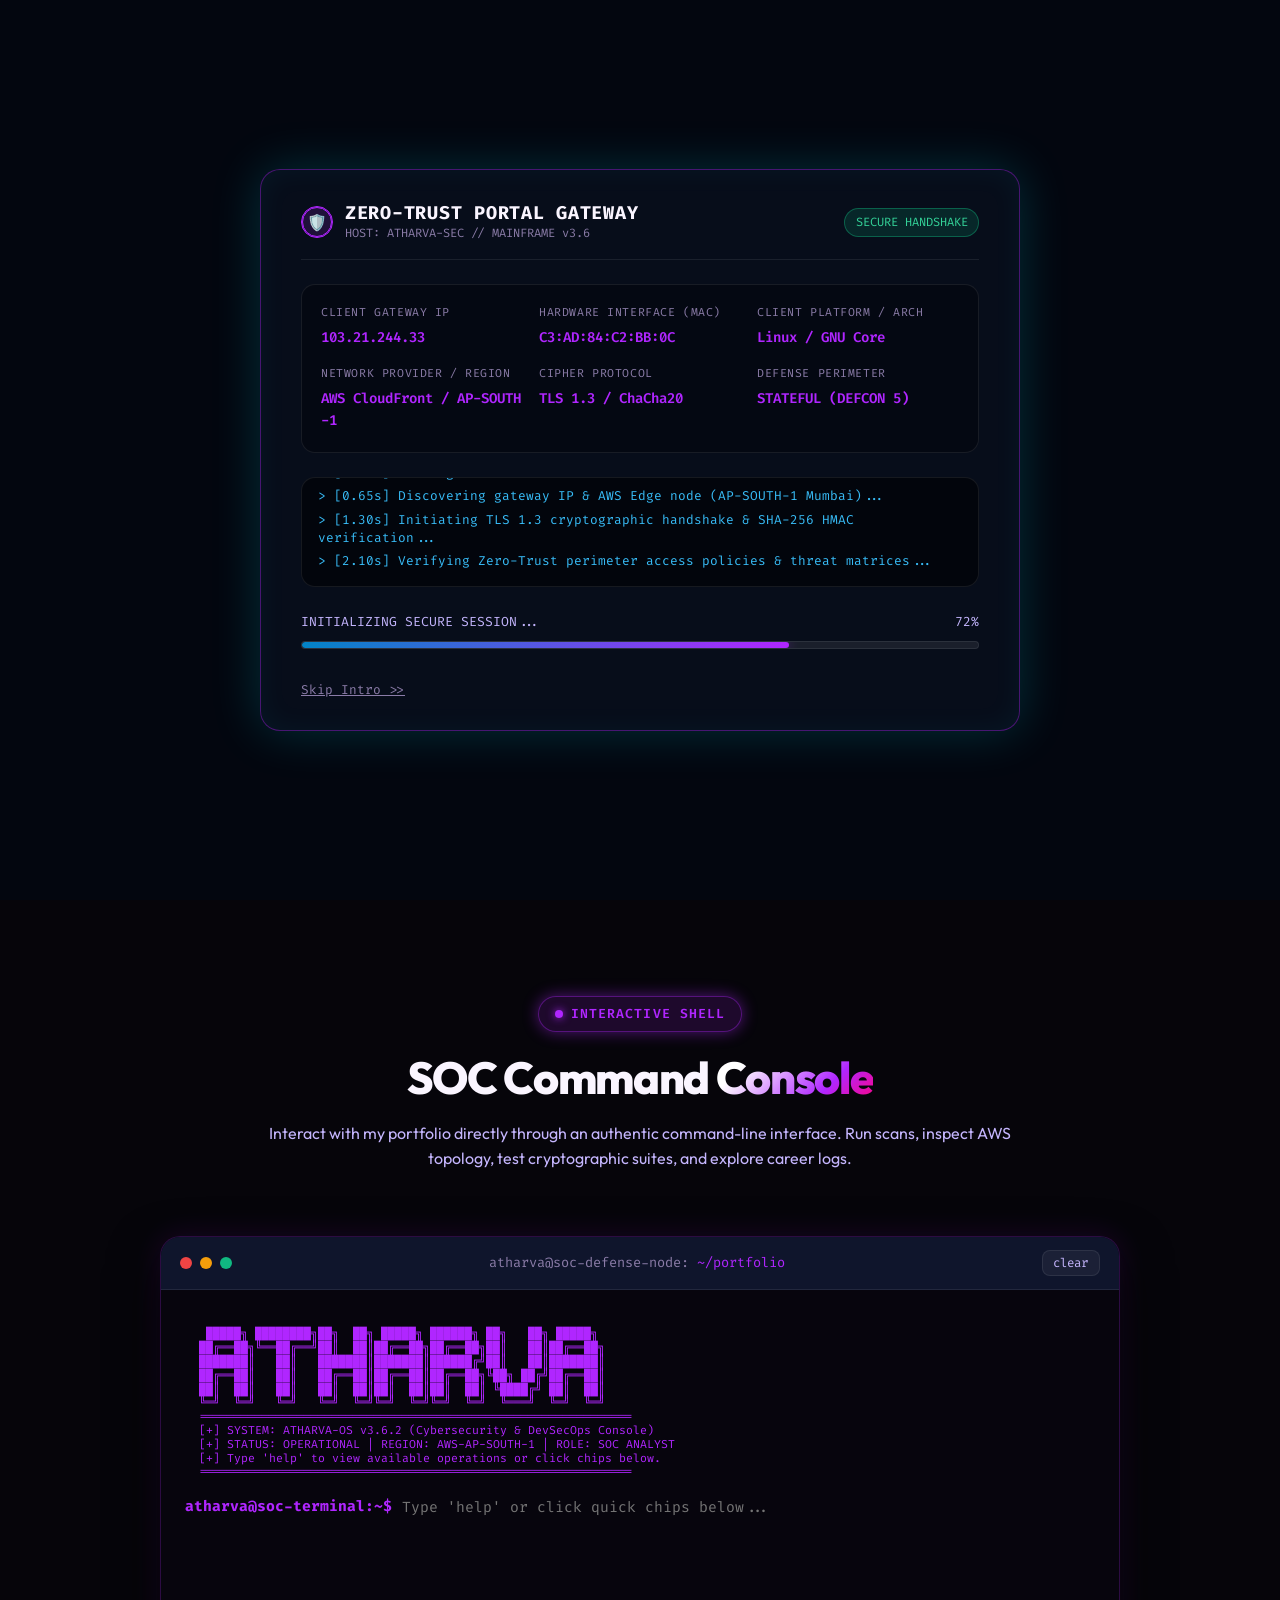
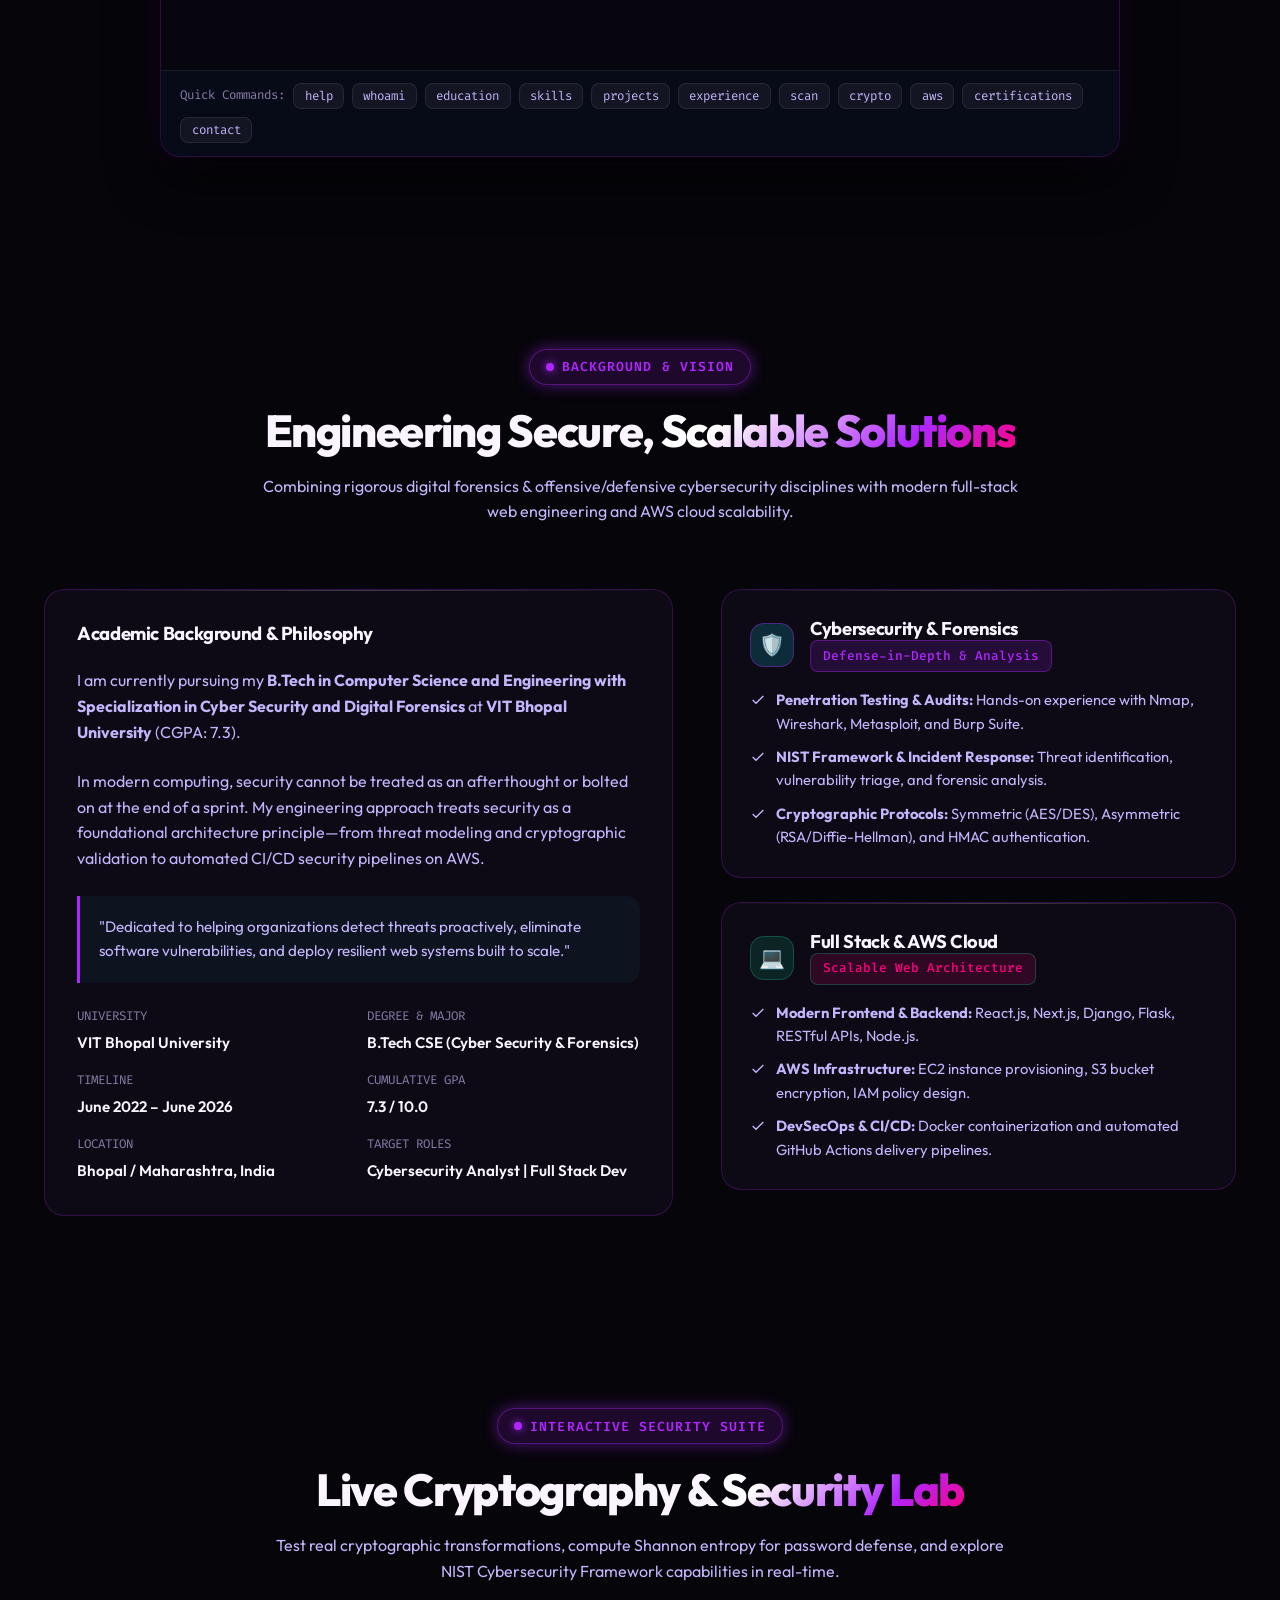
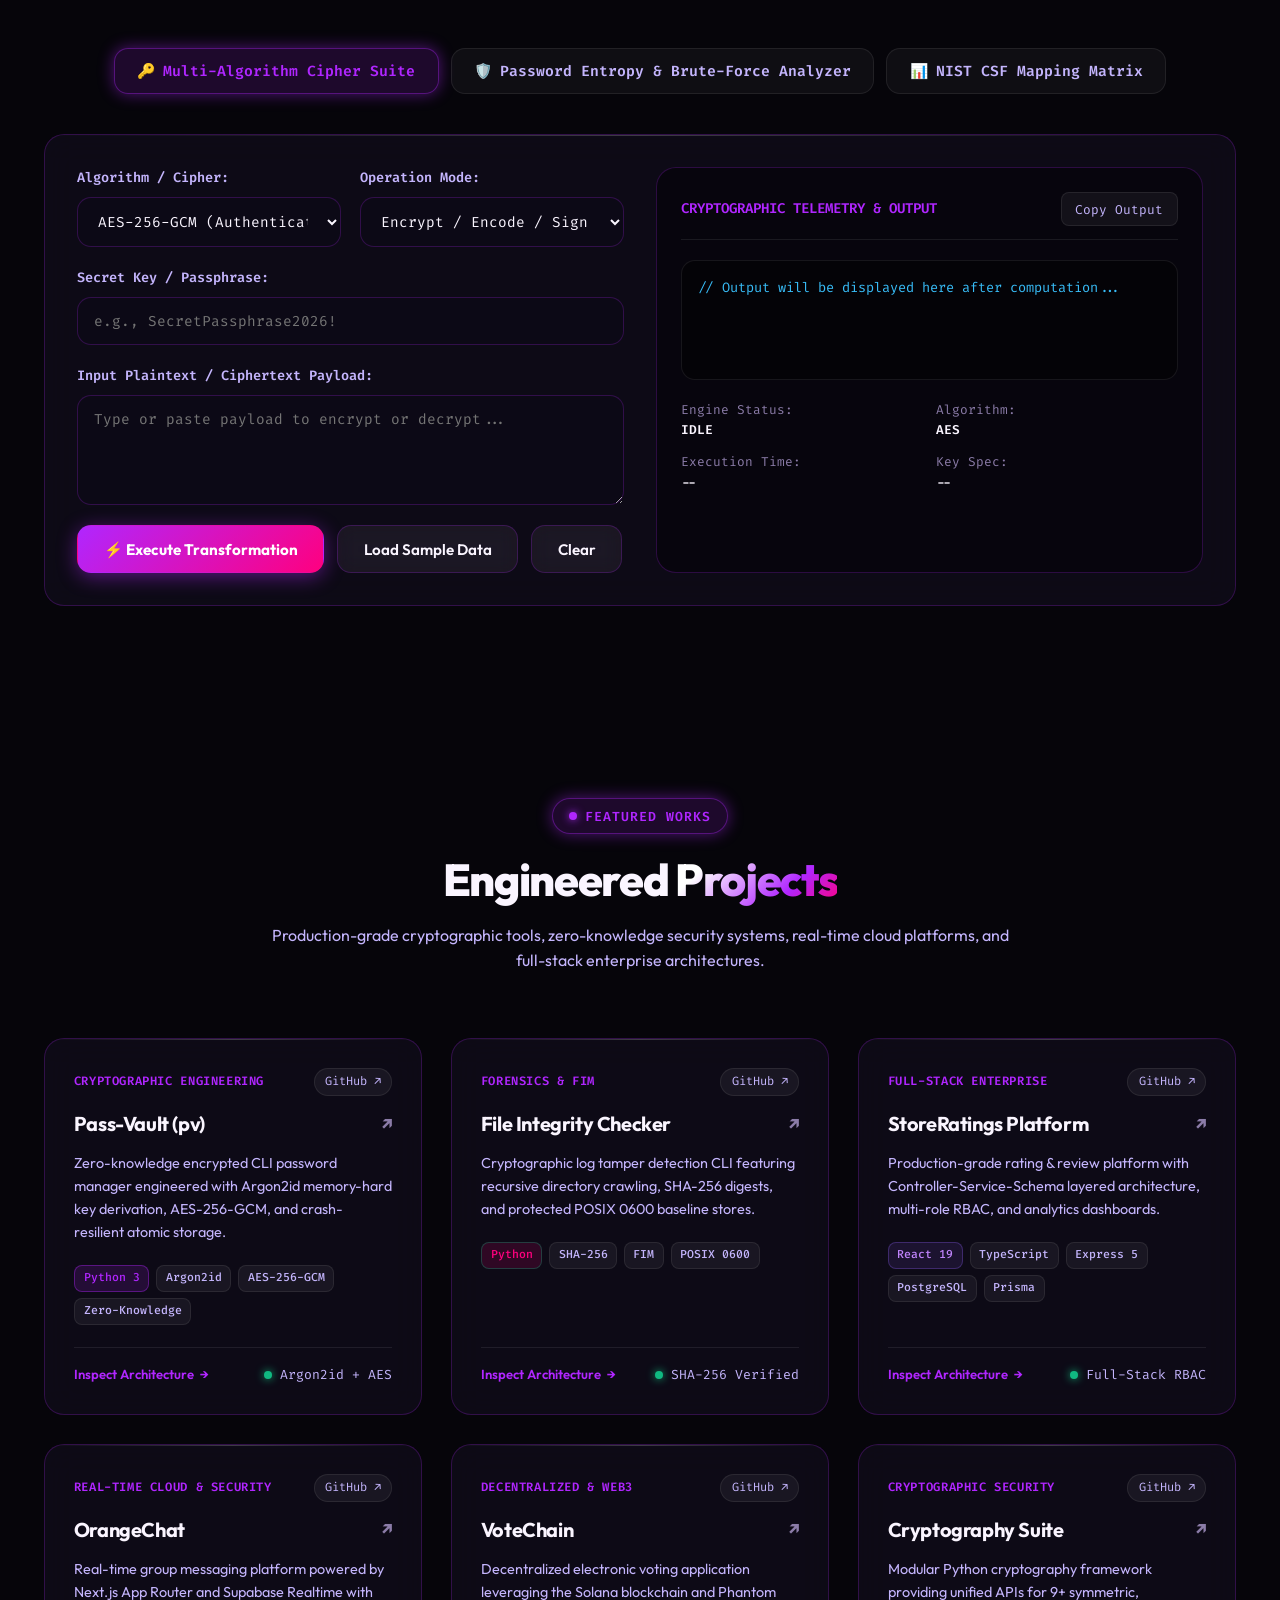
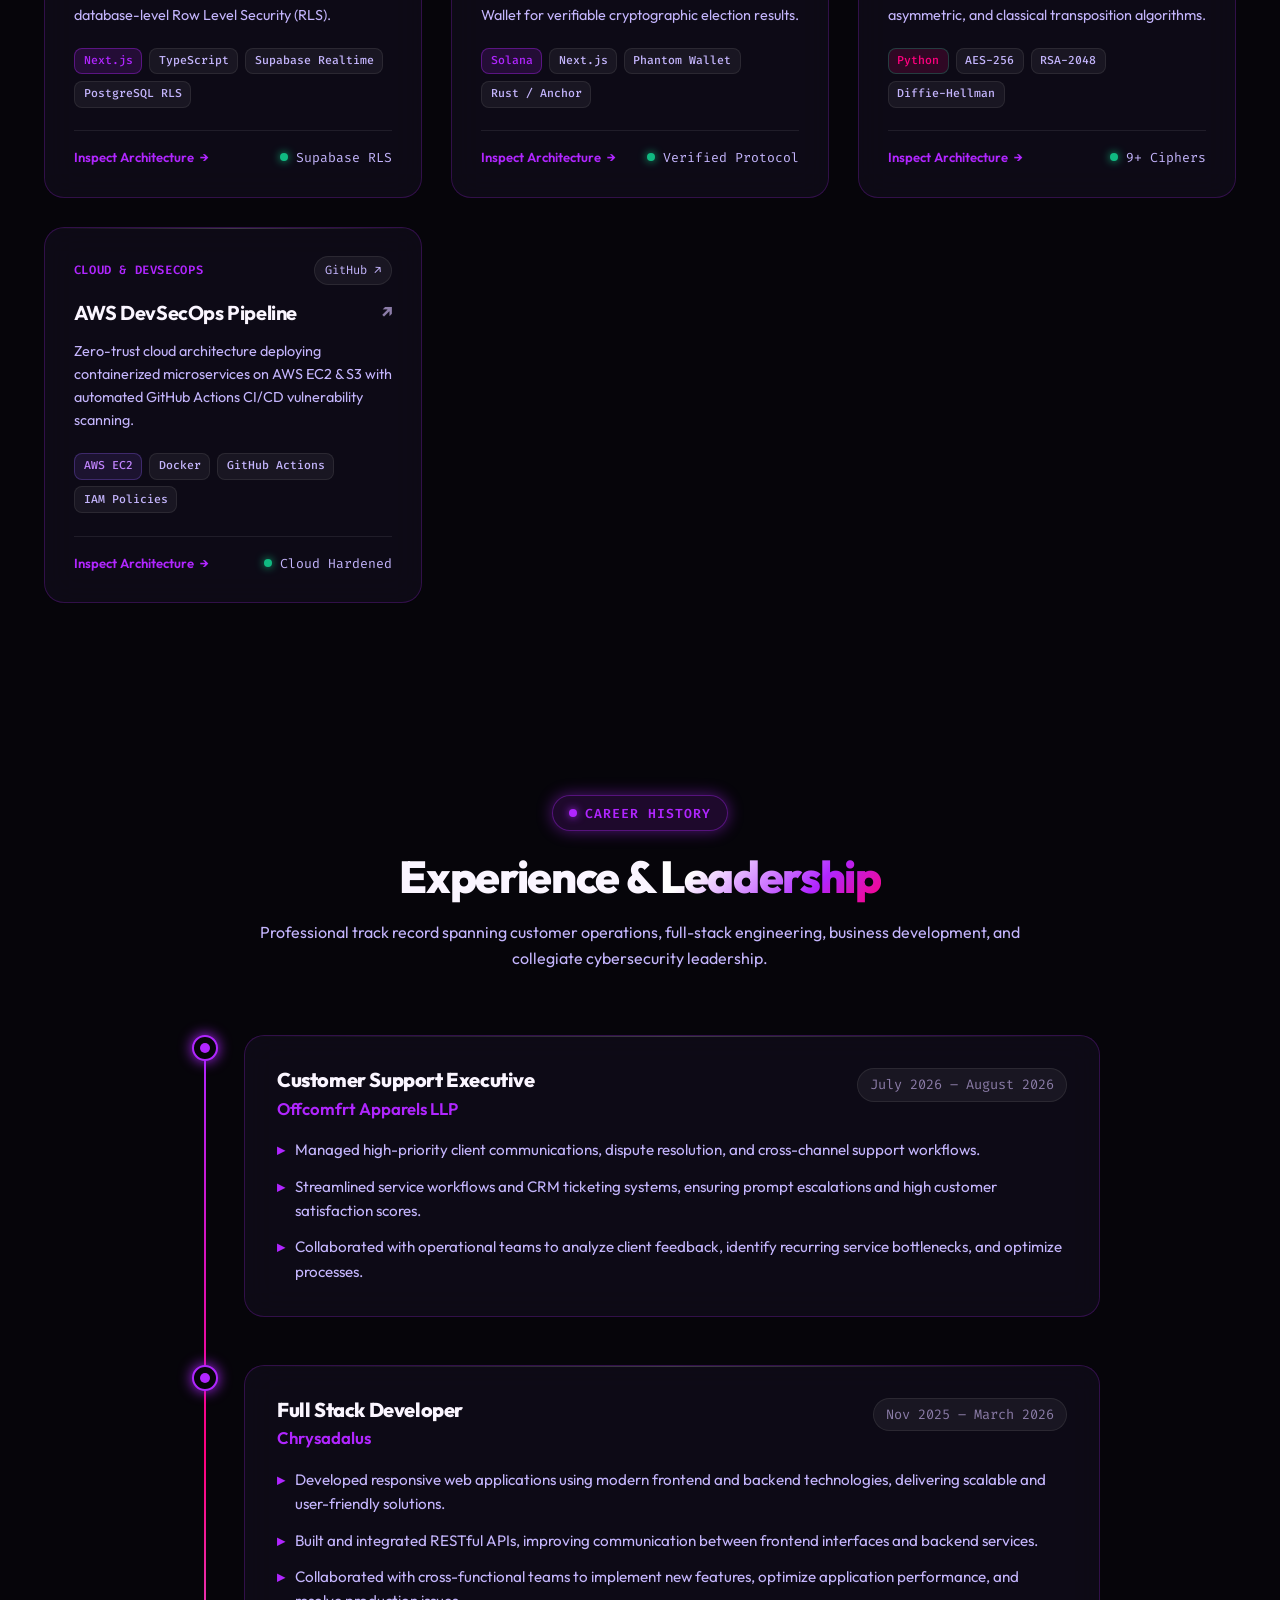
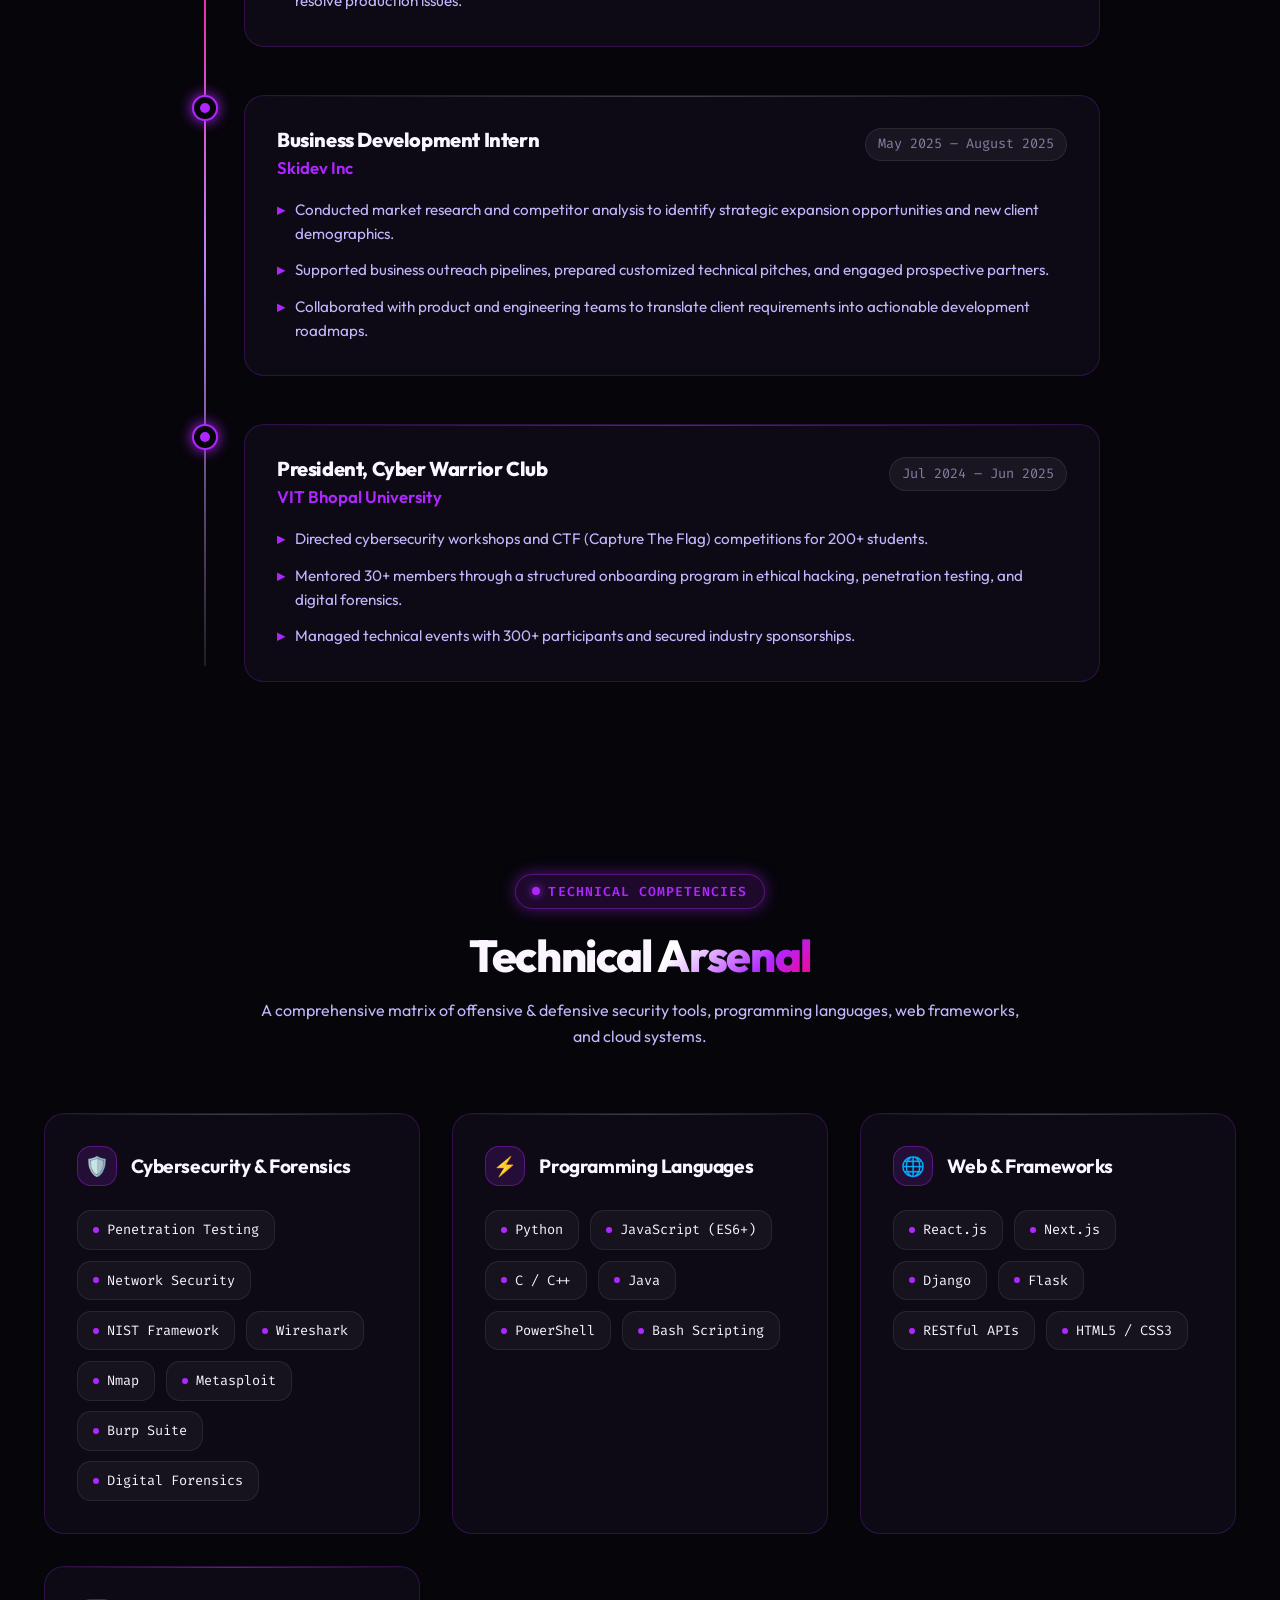
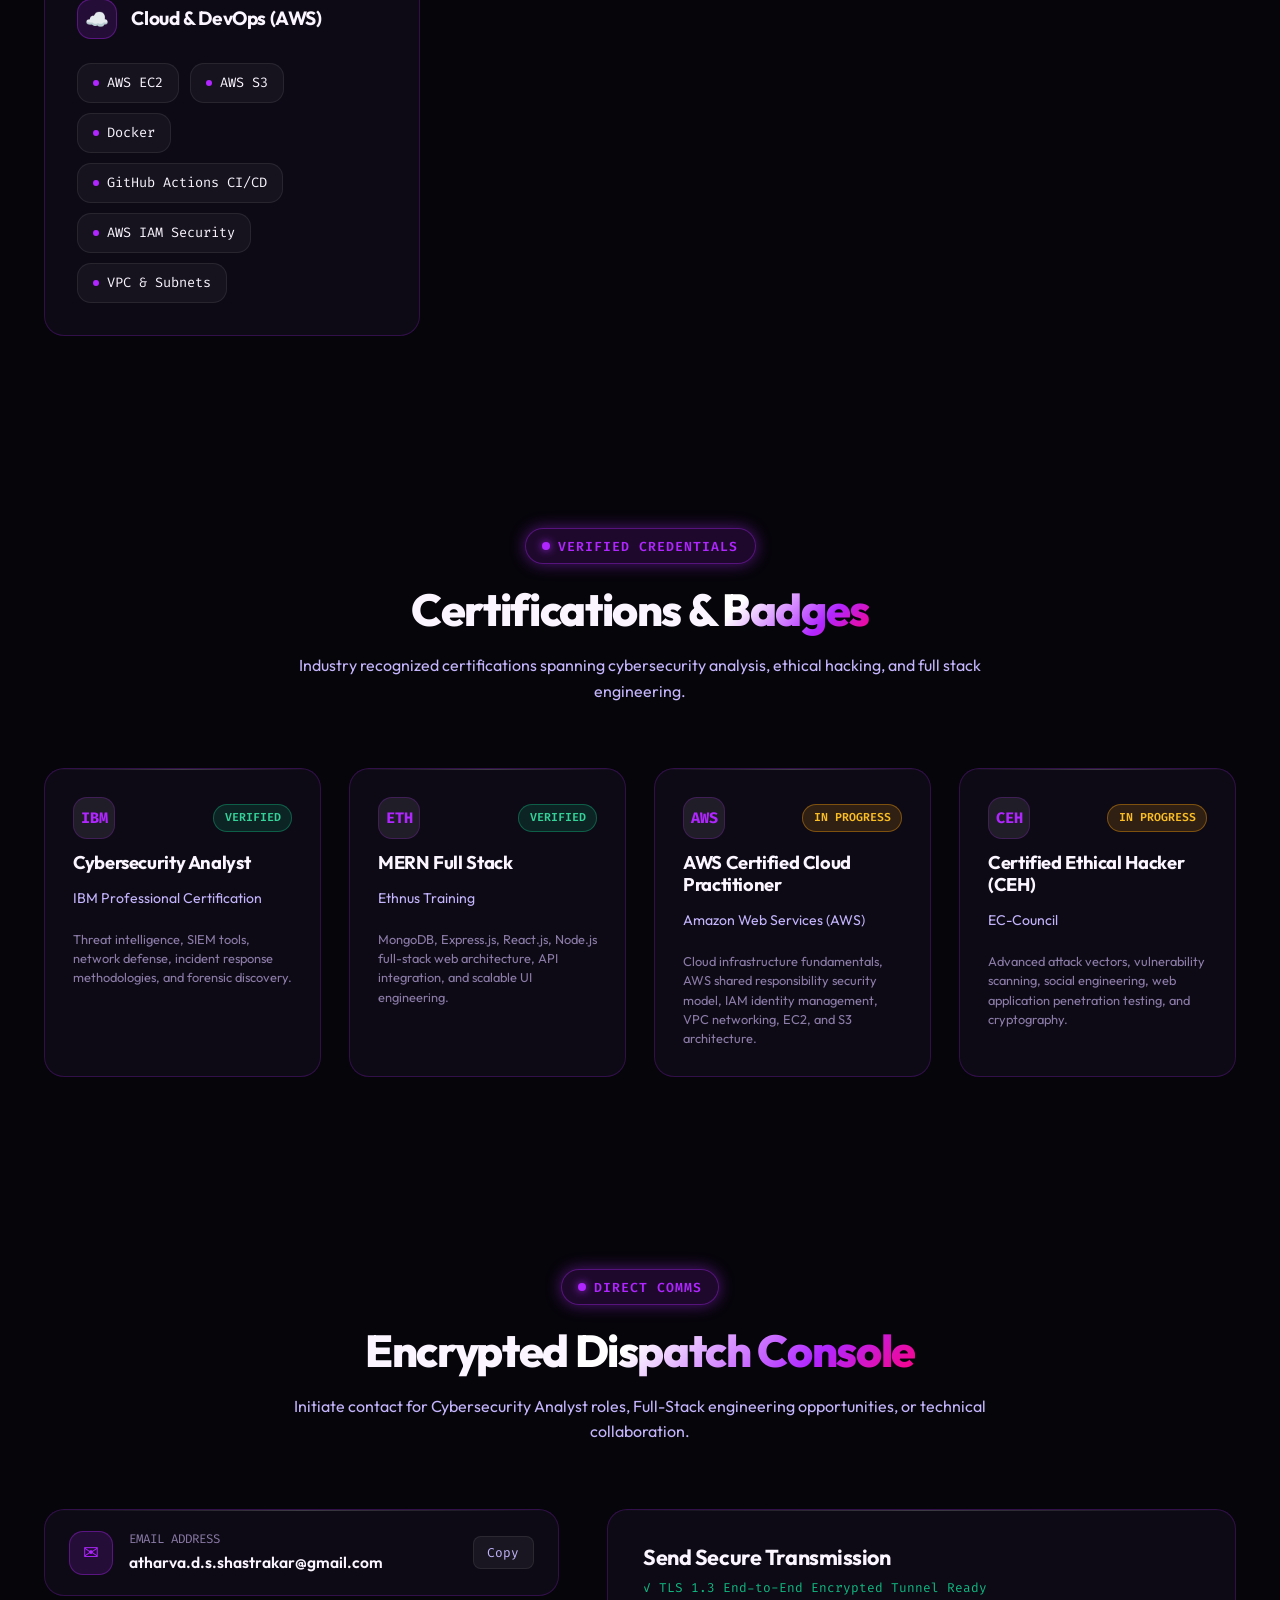
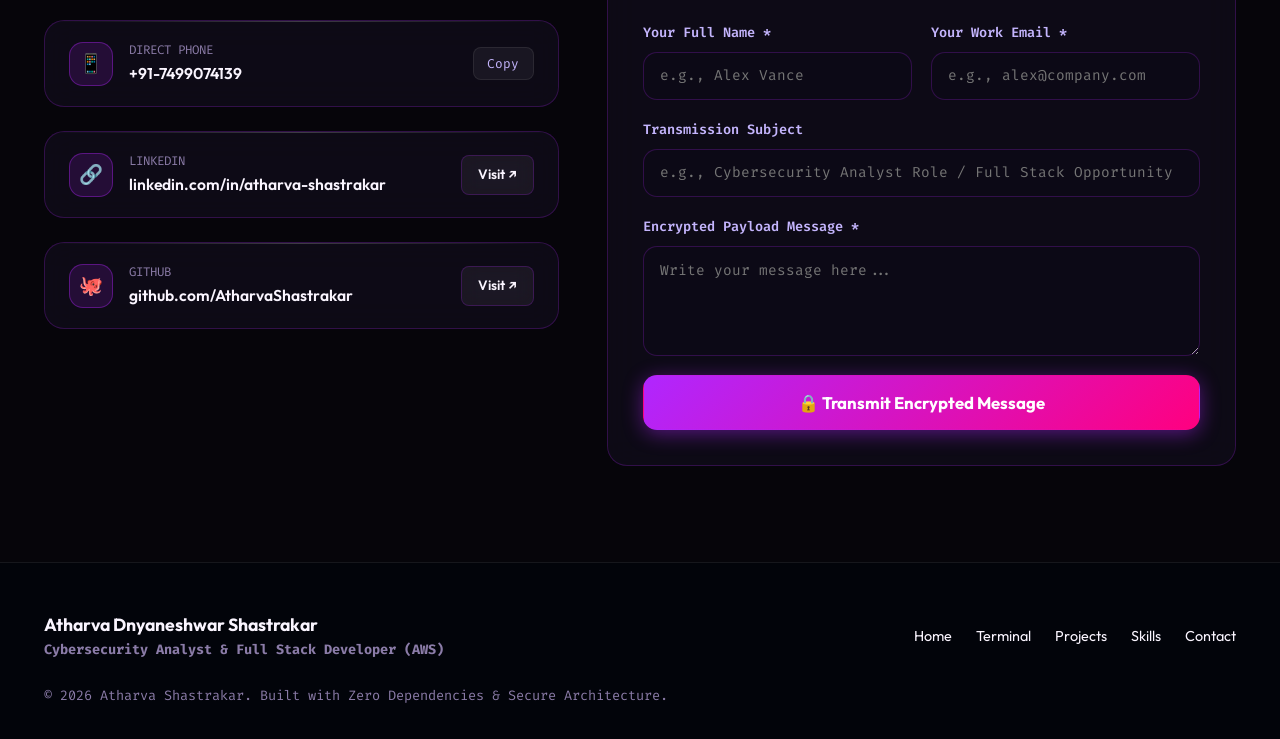
==== index.html @ 888ccd41 "Replace blue color scheme with Cyberpunk Neon, Toxic Matrix & Crimson themes with live theme switche" ====
<!DOCTYPE html>
<html lang="en">
<head>
  <meta charset="UTF-8">
  <meta name="viewport" content="width=device-width, initial-scale=1.0">
  <meta name="description" content="Atharva Dnyaneshwar Shastrakar - Cybersecurity Analyst, Digital Forensics Specialist, Full Stack Developer & AWS Cloud Engineer Portfolio.">
  <meta name="keywords" content="Atharva Shastrakar, Cybersecurity Analyst, Full Stack Developer, AWS, React, Next.js, Cryptography, Penetration Testing, VIT Bhopal">
  <meta name="author" content="Atharva Dnyaneshwar Shastrakar">
  <meta property="og:title" content="Atharva Dnyaneshwar Shastrakar | Cybersecurity & Full Stack Portfolio">
  <meta property="og:description" content="Cybersecurity Analyst and Full Stack Developer with AWS knowledge. Explore interactive cryptography tools, terminal CLI, and security projects.">
  <meta property="og:type" content="website">
  <title>Atharva Dnyaneshwar Shastrakar | Cybersecurity Analyst & Full Stack Developer</title>

  <!-- Google Fonts Preconnect -->
  <link rel="preconnect" href="https://fonts.googleapis.com">
  <link rel="preconnect" href="https://fonts.gstatic.com" crossorigin>
  <link href="https://fonts.googleapis.com/css2?family=EB+Garamond:ital,wght@0,400;0,500;0,600;0,700;0,800;1,400;1,700&family=Fira+Code:wght@400;500;600;700&family=Outfit:wght@300;400;500;600;700;800;900&family=Plus+Jakarta+Sans:wght@300;400;500;600;700&display=swap" rel="stylesheet">

  <!-- Core & Component Stylesheets -->
  <link rel="stylesheet" href="css/main.css">
  <link rel="stylesheet" href="css/components.css">
  <link rel="stylesheet" href="css/animations.css">
</head>
<body>
  <!-- ====================================================================
       0. CYBER PORTAL LOADING SCREEN / PERIMETER GATEWAY
       ==================================================================== -->
  <div class="portal-overlay" id="portal-overlay" role="dialog" aria-modal="true" aria-label="Cyber Gateway Initialization">
    <div class="portal-hud">
      <div class="portal-header">
        <div class="portal-title-wrapper">
          <div class="portal-radar-icon">🛡️</div>
          <div>
            <h2>ZERO-TRUST PORTAL GATEWAY</h2>
            <div style="font-size: 0.75rem; color: var(--text-muted);">HOST: ATHARVA-SEC // MAINFRAME v3.6</div>
          </div>
        </div>
        <span class="portal-status-badge">SECURE HANDSHAKE</span>
      </div>

      <!-- Live Client & Network Telemetry Grid -->
      <div class="portal-telemetry-grid">
        <div class="telemetry-item">
          <span class="telemetry-label">CLIENT GATEWAY IP</span>
          <span class="telemetry-value" id="tel-ip">103.21.244.78</span>
        </div>
        <div class="telemetry-item">
          <span class="telemetry-label">HARDWARE INTERFACE (MAC)</span>
          <span class="telemetry-value" id="tel-mac">5A:8E:4F:21:BC:07</span>
        </div>
        <div class="telemetry-item">
          <span class="telemetry-label">CLIENT PLATFORM / ARCH</span>
          <span class="telemetry-value" id="tel-platform">macOS / Apple Silicon</span>
        </div>
        <div class="telemetry-item">
          <span class="telemetry-label">NETWORK PROVIDER / REGION</span>
          <span class="telemetry-value" id="tel-isp">AWS CloudFront (AP-SOUTH-1)</span>
        </div>
        <div class="telemetry-item">
          <span class="telemetry-label">CIPHER PROTOCOL</span>
          <span class="telemetry-value" id="tel-protocol">TLS 1.3 / ChaCha20</span>
        </div>
        <div class="telemetry-item">
          <span class="telemetry-label">DEFENSE PERIMETER</span>
          <span class="telemetry-value" id="tel-firewall">STATEFUL (DEFCON 5)</span>
        </div>
      </div>

      <!-- Dynamic Boot Log Box -->
      <div class="portal-log-box" id="portal-log-box">
        <!-- Streaming logs injected via app.js -->
      </div>

      <!-- Progress Track -->
      <div class="portal-progress-wrapper">
        <div class="portal-progress-info">
          <span>INITIALIZING SECURE SESSION...</span>
          <span id="portal-progress-percent">0%</span>
        </div>
        <div class="portal-progress-track">
          <div class="portal-progress-fill" id="portal-progress-fill"></div>
        </div>
      </div>

      <div class="portal-actions-row">
        <button class="portal-btn-enter" id="portal-btn-enter" style="display: none;">
          ⚡ Enter Portfolio
        </button>
        <button class="portal-skip-btn" id="portal-btn-skip">Skip Intro &gt;&gt;</button>
      </div>
    </div>
  </div>

  <!-- Canvas Matrix / Cyber Network Background -->
  <canvas id="cyber-canvas" aria-hidden="true"></canvas>
  <div class="scanline-overlay" aria-hidden="true"></div>

  <!-- Navigation Bar -->
  <header>
    <nav class="navbar" id="navbar" aria-label="Main Navigation">
      <div class="container nav-container">
        <a href="#hero" class="nav-brand" id="nav-brand-logo">
          <div class="brand-icon">A</div>
          <span class="brand-name">Atharva Shastrakar</span>
        </a>

        <ul class="nav-menu" id="nav-menu">
          <li><a href="#hero" class="nav-link active">Home</a></li>
          <li><a href="#terminal-section" class="nav-link">Terminal</a></li>
          <li><a href="#about" class="nav-link">About</a></li>
          <li><a href="#playground" class="nav-link">Security Tools</a></li>
          <li><a href="#projects" class="nav-link">Projects</a></li>
          <li><a href="#experience" class="nav-link">Experience</a></li>
          <li><a href="#skills" class="nav-link">Skills</a></li>
          <li><a href="#certifications" class="nav-link">Certifications</a></li>
          <li><a href="#contact" class="nav-link">Contact</a></li>
        </ul>

        <div class="nav-actions">
          <!-- Theme Switcher -->
          <div class="theme-switcher" id="theme-switcher" title="Switch Theme">
            <button class="theme-btn active" data-theme-set="cyberpunk" title="Cyberpunk Neon (Violet &amp; Hot Pink)">🟣</button>
            <button class="theme-btn" data-theme-set="matrix" title="Toxic Matrix (Neon Green)">🟢</button>
            <button class="theme-btn" data-theme-set="crimson" title="Red Team (Blood Dragon)">🔴</button>
          </div>

          <!-- Resume Button -->
          <a href="assets/Atharva_Dnyaneshwar_Shastrakar_Resume.pdf" target="_blank" rel="noopener noreferrer" class="btn btn-outline-cyber btn-sm nav-resume-btn" id="btn-open-resume-nav">
            Resume
          </a>

          <!-- Mobile Hamburger -->
          <button class="mobile-toggle" id="mobile-menu-toggle" aria-label="Open Navigation Menu">
            ☰
          </button>
        </div>
      </div>
    </nav>
  </header>

  <main>
    <!-- ====================================================================
         1. HERO & THREAT INTELLIGENCE STATUS DECK
         ==================================================================== -->
    <section class="hero-section" id="hero">
      <div class="container hero-grid">
        <div class="hero-content reveal-on-scroll">
          <!-- SOC Status Pill -->
          <div class="soc-status-bar">
            <div class="soc-item">
              <span class="dot"></span>
              <span>SYSTEM: <strong>ONLINE</strong></span>
            </div>
            <span class="soc-divider">|</span>
            <div class="soc-item">
              <span>SECURITY LEVEL: <strong>MAXIMAL</strong></span>
            </div>
            <span class="soc-divider">|</span>
            <div class="soc-item">
              <span>AWS REGION: <strong>AP-SOUTH-1</strong></span>
            </div>
          </div>

          <h1 class="hero-title">
            Hi, I'm <br>
            <span class="gradient-text glitch-text" data-text="Atharva Shastrakar">Atharva Shastrakar</span>
          </h1>

          <div class="hero-role-typing">
            <span>&gt; </span>
            <span id="hero-typed-text">Cybersecurity Analyst</span>
            <span class="typing-cursor"></span>
          </div>

          <p class="hero-summary">
            <strong>Cybersecurity & Digital Forensics</strong> undergraduate at <strong>VIT Bhopal University</strong> with hands-on expertise in full-stack web engineering, secure application architecture, and <strong>AWS Cloud Technologies</strong>. Dedicated to defending systems and architecting scalable, zero-trust digital infrastructure.
          </p>

          <div class="hero-actions">
            <a href="#playground" class="btn btn-primary">
              <span>⚡ Security Playground</span>
            </a>
            <a href="#terminal-section" class="btn btn-secondary">
              <span>💻 SOC Terminal</span>
            </a>
            <a href="assets/Atharva_Dnyaneshwar_Shastrakar_Resume.pdf" download="Atharva_Dnyaneshwar_Shastrakar_Resume.pdf" class="btn btn-primary" id="btn-hero-resume-download" title="Download Official Resume PDF">
              <span>📄 Resume</span>
            </a>
            <a href="#contact" class="btn btn-secondary">
              <span>✉ Contact</span>
            </a>
          </div>

          <!-- Social Quick Links -->
          <div class="hero-socials">
            <a href="https://www.linkedin.com/in/atharva-shastrakar/" target="_blank" rel="noopener noreferrer" class="social-link" title="LinkedIn Profile">
              <span>LinkedIn</span> ↗
            </a>
            <a href="https://github.com/AtharvaShastrakar" target="_blank" rel="noopener noreferrer" class="social-link" title="GitHub Profile">
              <span>GitHub</span> ↗
            </a>
            <a href="mailto:atharva.d.s.shastrakar@gmail.com" class="social-link" title="Send Email">
              <span>Email</span>
            </a>
          </div>
        </div>

        <!-- Right Visual Deck / Stats -->
        <div class="hero-visual reveal-on-scroll delay-2">
          <div class="hero-card-deck">
            <!-- Stat Card 1 -->
            <div class="glass-card cyber-stat-card pulse-border">
              <div class="stat-icon-wrapper">🛡️</div>
              <div class="stat-info">
                <div class="stat-number">200+</div>
                <div class="stat-label">Students Mentored in CTF & Cyber Workshops</div>
              </div>
            </div>

            <!-- Stat Card 2 -->
            <div class="glass-card cyber-stat-card">
              <div class="stat-icon-wrapper">🔑</div>
              <div class="stat-info">
                <div class="stat-number">9+</div>
                <div class="stat-label">Cryptographic Ciphers & Algorithms Built</div>
              </div>
            </div>

            <!-- Stat Card 3 -->
            <div class="glass-card cyber-stat-card">
              <div class="stat-icon-wrapper">☁️</div>
              <div class="stat-info">
                <div class="stat-number">AWS & Docker</div>
                <div class="stat-label">Production Cloud Hardening & DevSecOps</div>
              </div>
            </div>

            <!-- Stat Card 4 -->
            <div class="glass-card cyber-stat-card">
              <div class="stat-icon-wrapper">📜</div>
              <div class="stat-info">
                <div class="stat-number">4 Certs</div>
                <div class="stat-label">AWS, IBM Security, Ethnus, CEH</div>
              </div>
            </div>
          </div>
        </div>
      </div>
    </section>

    <!-- ====================================================================
         2. INTERACTIVE CYBER TERMINAL / CLI CONSOLE
         ==================================================================== -->
    <section id="terminal-section" class="terminal-section">
      <div class="container">
        <div class="section-header reveal-on-scroll">
          <div class="section-tag">Interactive Shell</div>
          <h2 class="section-title">SOC Command <span class="gradient-text">Console</span></h2>
          <p class="section-desc">
            Interact with my portfolio directly through an authentic command-line interface. Run scans, inspect AWS topology, test cryptographic suites, and explore career logs.
          </p>
        </div>

        <div class="terminal-wrapper reveal-on-scroll delay-1">
          <div class="cyber-terminal">
            <div class="terminal-header">
              <div class="terminal-controls">
                <span class="terminal-dot red"></span>
                <span class="terminal-dot yellow"></span>
                <span class="terminal-dot green"></span>
              </div>
              <div class="terminal-title">
                <span>atharva@soc-defense-node:</span> <span class="user">~/portfolio</span>
              </div>
              <div class="terminal-actions">
                <button class="terminal-action-btn chip-btn" data-cmd="clear" title="Clear Console">clear</button>
              </div>
            </div>

            <div class="terminal-body" id="terminal-body">
              <div class="terminal-output" id="terminal-output">
                <!-- Terminal banner & messages will render here -->
              </div>
              <div class="terminal-input-row">
                <span class="terminal-prompt">atharva@soc-terminal:~$</span>
                <input type="text" id="terminal-input" class="terminal-input" autocomplete="off" spellcheck="false" placeholder="Type 'help' or click quick chips below...">
              </div>
            </div>

            <div class="terminal-quick-chips">
              <span class="label">Quick Commands:</span>
              <button class="chip-btn" data-cmd="help">help</button>
              <button class="chip-btn" data-cmd="whoami">whoami</button>
              <button class="chip-btn" data-cmd="education">education</button>
              <button class="chip-btn" data-cmd="skills">skills</button>
              <button class="chip-btn" data-cmd="projects">projects</button>
              <button class="chip-btn" data-cmd="experience">experience</button>
              <button class="chip-btn" data-cmd="scan">scan</button>
              <button class="chip-btn" data-cmd="crypto">crypto</button>
              <button class="chip-btn" data-cmd="aws">aws</button>
              <button class="chip-btn" data-cmd="certifications">certifications</button>
              <button class="chip-btn" data-cmd="contact">contact</button>
            </div>
          </div>
        </div>
      </div>
    </section>

    <!-- ====================================================================
         3. ABOUT & DUAL COMPETENCY
         ==================================================================== -->
    <section id="about" class="about-section">
      <div class="container">
        <div class="section-header reveal-on-scroll">
          <div class="section-tag">Background & Vision</div>
          <h2 class="section-title">Engineering Secure, <span class="gradient-text">Scalable Solutions</span></h2>
          <p class="section-desc">
            Combining rigorous digital forensics & offensive/defensive cybersecurity disciplines with modern full-stack web engineering and AWS cloud scalability.
          </p>
        </div>

        <div class="about-grid">
          <div class="glass-card about-card reveal-on-scroll delay-1">
            <h3>Academic Background & Philosophy</h3>
            <p>
              I am currently pursuing my <strong>B.Tech in Computer Science and Engineering with Specialization in Cyber Security and Digital Forensics</strong> at <strong>VIT Bhopal University</strong> (CGPA: 7.3).
            </p>
            <p>
              In modern computing, security cannot be treated as an afterthought or bolted on at the end of a sprint. My engineering approach treats security as a foundational architecture principle—from threat modeling and cryptographic validation to automated CI/CD security pipelines on AWS.
            </p>

            <div class="about-highlight-box">
              "Dedicated to helping organizations detect threats proactively, eliminate software vulnerabilities, and deploy resilient web systems built to scale."
            </div>

            <div class="about-meta-list">
              <div class="about-meta-item">
                <span class="label">University</span>
                <span class="value">VIT Bhopal University</span>
              </div>
              <div class="about-meta-item">
                <span class="label">Degree & Major</span>
                <span class="value">B.Tech CSE (Cyber Security & Forensics)</span>
              </div>
              <div class="about-meta-item">
                <span class="label">Timeline</span>
                <span class="value">June 2022 – June 2026</span>
              </div>
              <div class="about-meta-item">
                <span class="label">Cumulative GPA</span>
                <span class="value">7.3 / 10.0</span>
              </div>
              <div class="about-meta-item">
                <span class="label">Location</span>
                <span class="value">Bhopal / Maharashtra, India</span>
              </div>
              <div class="about-meta-item">
                <span class="label">Target Roles</span>
                <span class="value">Cybersecurity Analyst | Full Stack Dev</span>
              </div>
            </div>
          </div>

          <!-- Dual Pillars Deck -->
          <div class="dual-pillar-deck reveal-on-scroll delay-2">
            <!-- Pillar 1 -->
            <div class="glass-card pillar-card cyber">
              <div class="pillar-header">
                <div class="pillar-icon">🛡️</div>
                <div>
                  <h3>Cybersecurity & Forensics</h3>
                  <span class="badge badge-primary">Defense-in-Depth & Analysis</span>
                </div>
              </div>
              <ul class="pillar-list">
                <li>
                  <svg width="16" height="16" viewBox="0 0 24 24" fill="none" stroke="currentColor" stroke-width="2"><polyline points="20 6 9 17 4 12"></polyline></svg>
                  <span><strong>Penetration Testing & Audits:</strong> Hands-on experience with Nmap, Wireshark, Metasploit, and Burp Suite.</span>
                </li>
                <li>
                  <svg width="16" height="16" viewBox="0 0 24 24" fill="none" stroke="currentColor" stroke-width="2"><polyline points="20 6 9 17 4 12"></polyline></svg>
                  <span><strong>NIST Framework & Incident Response:</strong> Threat identification, vulnerability triage, and forensic analysis.</span>
                </li>
                <li>
                  <svg width="16" height="16" viewBox="0 0 24 24" fill="none" stroke="currentColor" stroke-width="2"><polyline points="20 6 9 17 4 12"></polyline></svg>
                  <span><strong>Cryptographic Protocols:</strong> Symmetric (AES/DES), Asymmetric (RSA/Diffie-Hellman), and HMAC authentication.</span>
                </li>
              </ul>
            </div>

            <!-- Pillar 2 -->
            <div class="glass-card pillar-card dev">
              <div class="pillar-header">
                <div class="pillar-icon">💻</div>
                <div>
                  <h3>Full Stack & AWS Cloud</h3>
                  <span class="badge badge-secondary">Scalable Web Architecture</span>
                </div>
              </div>
              <ul class="pillar-list">
                <li>
                  <svg width="16" height="16" viewBox="0 0 24 24" fill="none" stroke="currentColor" stroke-width="2"><polyline points="20 6 9 17 4 12"></polyline></svg>
                  <span><strong>Modern Frontend & Backend:</strong> React.js, Next.js, Django, Flask, RESTful APIs, Node.js.</span>
                </li>
                <li>
                  <svg width="16" height="16" viewBox="0 0 24 24" fill="none" stroke="currentColor" stroke-width="2"><polyline points="20 6 9 17 4 12"></polyline></svg>
                  <span><strong>AWS Infrastructure:</strong> EC2 instance provisioning, S3 bucket encryption, IAM policy design.</span>
                </li>
                <li>
                  <svg width="16" height="16" viewBox="0 0 24 24" fill="none" stroke="currentColor" stroke-width="2"><polyline points="20 6 9 17 4 12"></polyline></svg>
                  <span><strong>DevSecOps & CI/CD:</strong> Docker containerization and automated GitHub Actions delivery pipelines.</span>
                </li>
              </ul>
            </div>
          </div>
        </div>
      </div>
    </section>

    <!-- ====================================================================
         4. INTERACTIVE CYBERSECURITY & CRYPTO PLAYGROUND
         ==================================================================== -->
    <section id="playground" class="playground-section">
      <div class="container">
        <div class="section-header reveal-on-scroll">
          <div class="section-tag">Interactive Security Suite</div>
          <h2 class="section-title">Live Cryptography & <span class="gradient-text">Security Lab</span></h2>
          <p class="section-desc">
            Test real cryptographic transformations, compute Shannon entropy for password defense, and explore NIST Cybersecurity Framework capabilities in real-time.
          </p>
        </div>

        <!-- Tool Navigation Tabs -->
        <div class="playground-tabs reveal-on-scroll delay-1">
          <button class="tab-btn active" data-tab="tab-crypto-suite">
            <span>🔑</span> Multi-Algorithm Cipher Suite
          </button>
          <button class="tab-btn" data-tab="tab-pass-analyzer">
            <span>🛡️</span> Password Entropy & Brute-Force Analyzer
          </button>
          <button class="tab-btn" data-tab="tab-nist-matrix">
            <span>📊</span> NIST CSF Mapping Matrix
          </button>
        </div>

        <!-- Tab 1: Multi-Algorithm Crypto Suite -->
        <div class="tab-pane active" id="tab-crypto-suite">
          <div class="glass-card crypto-playground-card reveal-on-scroll delay-2">
            <div class="crypto-tool-grid">
              <!-- Controls Panel -->
              <div class="crypto-control-panel">
                <div class="form-row">
                  <div class="input-group">
                    <label for="crypto-algo-select">Algorithm / Cipher:</label>
                    <select id="crypto-algo-select" class="cyber-select">
                      <option value="aes">AES-256-GCM (Authenticated Encryption)</option>
                      <option value="hmac">HMAC-SHA256 (Message Authentication)</option>
                      <option value="rsa">RSA-2048 (Keypair Generation Simulation)</option>
                      <option value="caesar">Caesar Substitution Cipher</option>
                      <option value="railfence">Rail Fence Transposition Cipher</option>
                      <option value="base64">RFC 4648 Base64 Encoding</option>
                    </select>
                  </div>
                  <div class="input-group">
                    <label for="crypto-mode-select">Operation Mode:</label>
                    <select id="crypto-mode-select" class="cyber-select">
                      <option value="encrypt">Encrypt / Encode / Sign</option>
                      <option value="decrypt">Decrypt / Decode / Verify</option>
                    </select>
                  </div>
                </div>

                <div class="input-group" id="crypto-key-group">
                  <label for="crypto-key-input">Secret Key / Passphrase:</label>
                  <input type="text" id="crypto-key-input" class="cyber-input" placeholder="Enter secret passphrase...">
                </div>

                <div class="input-group" id="crypto-param-group" style="display: none;">
                  <label for="crypto-param-input" id="crypto-param-label">Shift / Rails Parameter:</label>
                  <input type="number" id="crypto-param-input" class="cyber-input" value="3">
                </div>

                <div class="input-group">
                  <label for="crypto-input-text">Input Plaintext / Ciphertext Payload:</label>
                  <textarea id="crypto-input-text" class="cyber-textarea" placeholder="Type or paste payload to encrypt or decrypt..."></textarea>
                </div>

                <div class="crypto-btn-row">
                  <button class="btn btn-primary" id="crypto-btn-run">
                    <span>⚡ Execute Transformation</span>
                  </button>
                  <button class="btn btn-secondary" id="crypto-btn-sample">
                    <span>Load Sample Data</span>
                  </button>
                  <button class="btn btn-secondary" id="crypto-btn-clear">
                    <span>Clear</span>
                  </button>
                </div>
              </div>

              <!-- Output & Telemetry Panel -->
              <div class="crypto-output-panel">
                <div class="output-header">
                  <div class="output-title">CRYPTOGRAPHIC TELEMETRY & OUTPUT</div>
                  <button class="copy-btn" id="crypto-copy-btn" data-copy="" onclick="navigator.clipboard.writeText(document.getElementById('crypto-output-text').textContent); window.showToast('Output copied to clipboard!', 'success');">Copy Output</button>
                </div>

                <div class="output-box" id="crypto-output-text">// Output will be displayed here after computation...</div>

                <div class="crypto-metadata">
                  <div class="meta-row">
                    <span class="label">Engine Status:</span>
                    <span class="val" id="meta-status-text">IDLE</span>
                  </div>
                  <div class="meta-row">
                    <span class="label">Algorithm:</span>
                    <span class="val" id="meta-algo-name">AES</span>
                  </div>
                  <div class="meta-row">
                    <span class="label">Execution Time:</span>
                    <span class="val" id="meta-exec-time">--</span>
                  </div>
                  <div class="meta-row">
                    <span class="label">Key Spec:</span>
                    <span class="val" id="meta-key-len">--</span>
                  </div>
                </div>
              </div>
            </div>
          </div>
        </div>

        <!-- Tab 2: Password Entropy & Brute Force Analyzer -->
        <div class="tab-pane" id="tab-pass-analyzer">
          <div class="glass-card password-analyzer-card">
            <div class="password-analyzer-grid">
              <div class="analyzer-input-side">
                <div class="input-group">
                  <label for="pass-input">Enter Passphrase to Benchmark:</label>
                  <div style="display: flex; gap: 0.5rem;">
                    <input type="password" id="pass-input" class="cyber-input" placeholder="Type a test password (e.g. Atharva#2026!SecSec)...">
                    <button class="btn btn-secondary" id="pass-toggle-vis" type="button">👁 Show</button>
                  </div>
                </div>

                <div class="entropy-meter-wrapper">
                  <div style="display: flex; justify-content: space-between; font-size: 0.85rem; font-family: var(--font-mono);">
                    <span>DEFENSE LEVEL:</span>
                    <strong id="pass-strength-text" style="color: var(--text-muted);">ENTER PASSWORD</strong>
                  </div>
                  <div class="meter-track">
                    <div class="meter-fill" id="pass-meter-fill"></div>
                  </div>
                </div>

                <div class="entropy-stats-grid">
                  <div class="entropy-stat-card">
                    <div class="val" id="stat-entropy-bits">0 bits</div>
                    <div class="lbl">Shannon Entropy</div>
                  </div>
                  <div class="entropy-stat-card">
                    <div class="val" id="stat-crack-gpu">--</div>
                    <div class="lbl">GPU Cluster Crack Time</div>
                  </div>
                  <div class="entropy-stat-card">
                    <div class="val" id="stat-pool-size">0 symbols</div>
                    <div class="lbl">Character Pool Size</div>
                  </div>
                  <div class="entropy-stat-card">
                    <div class="val" id="stat-length">0 chars</div>
                    <div class="lbl">Total Length</div>
                  </div>
                </div>
              </div>

              <!-- NIST Checklist Side -->
              <div class="analyzer-checklist-side">
                <h4 style="font-size: 1.05rem; margin-bottom: 0.5rem;">NIST SP 800-63B Compliance Checklist</h4>
                <p style="font-size: 0.85rem; color: var(--text-secondary);">Validates password against National Institute of Standards guidelines:</p>
                <ul class="nist-checklist">
                  <li class="check-item" id="chk-len"><span class="icon">○</span> Minimum 12+ Characters Length</li>
                  <li class="check-item" id="chk-upper"><span class="icon">○</span> Contains Uppercase Characters (A-Z)</li>
                  <li class="check-item" id="chk-lower"><span class="icon">○</span> Contains Lowercase Characters (a-z)</li>
                  <li class="check-item" id="chk-num"><span class="icon">○</span> Contains Numeric Digits (0-9)</li>
                  <li class="check-item" id="chk-sym"><span class="icon">○</span> Contains Special Characters (!@#$%^&*)</li>
                  <li class="check-item" id="chk-no-repeat"><span class="icon">○</span> No Obvious Sequential or Dictionary Patterns</li>
                </ul>
              </div>
            </div>
          </div>
        </div>

        <!-- Tab 3: NIST CSF Matrix -->
        <div class="tab-pane" id="tab-nist-matrix">
          <div class="nist-grid">
            <div class="nist-card identify">
              <span class="nist-tag">Identify (ID)</span>
              <h4>Asset & Risk Governance</h4>
              <ul>
                <li>Network topology discovery & port profiling</li>
                <li>Vulnerability assessment using Nmap & Burp</li>
                <li>Risk mitigation & threat modeling</li>
              </ul>
            </div>

            <div class="nist-card protect">
              <span class="nist-tag">Protect (PR)</span>
              <h4>Defensive Hardening</h4>
              <ul>
                <li>Zero-trust access control & role-based auth</li>
                <li>AES-256-GCM & TLS 1.3 encryption</li>
                <li>AWS IAM least-privilege policies</li>
              </ul>
            </div>

            <div class="nist-card detect">
              <span class="nist-tag">Detect (DE)</span>
              <h4>Anomaly & Event Monitoring</h4>
              <ul>
                <li>Wireshark packet sniffing & packet analysis</li>
                <li>Cryptographic audit log verification</li>
                <li>Unauthorized access attempt monitoring</li>
              </ul>
            </div>

            <div class="nist-card respond">
              <span class="nist-tag">Respond (RS)</span>
              <h4>Incident Response</h4>
              <ul>
                <li>Containment of compromised endpoints</li>
                <li>Root cause forensic triage</li>
                <li>Incident documentation & escalation</li>
              </ul>
            </div>

            <div class="nist-card recover">
              <span class="nist-tag">Recover (RC)</span>
              <h4>Resilience & Continuity</h4>
              <ul>
                <li>AWS S3 versioned backups & recovery</li>
                <li>Docker automated service restoration</li>
                <li>Post-incident hardening reviews</li>
              </ul>
            </div>
          </div>
        </div>
      </div>
    </section>

    <!-- ====================================================================
         5. FEATURED PROJECTS SECTION
         ==================================================================== -->
    <section id="projects" class="projects-section">
      <div class="container">
        <div class="section-header reveal-on-scroll">
          <div class="section-tag">Featured Works</div>
          <h2 class="section-title">Engineered <span class="gradient-text">Projects</span></h2>
          <p class="section-desc">
            Production-grade cryptographic tools, zero-knowledge security systems, real-time cloud platforms, and full-stack enterprise architectures.
          </p>
        </div>

        <div class="projects-grid">
          <!-- Project 1: Pass-Vault (CLI Password Manager) -->
          <div class="glass-card project-card cyber-shimmer reveal-on-scroll delay-1" onclick="window.openProjectModal('passvault')" role="button" tabindex="0" aria-label="Inspect Pass-Vault Architecture">
            <div class="project-top">
              <div class="project-header-bar">
                <span class="project-category">Cryptographic Engineering</span>
                <a href="https://github.com/AtharvaShastrakar/Pass-Vault" target="_blank" rel="noopener noreferrer" class="project-github-pill" onclick="event.stopPropagation();" title="View Source on GitHub">
                  <span>GitHub ↗</span>
                </a>
              </div>

              <h3 class="project-title">
                <span>Pass-Vault (pv)</span>
                <span class="project-card-arrow">↗</span>
              </h3>

              <p class="project-desc">
                Zero-knowledge encrypted CLI password manager engineered with Argon2id memory-hard key derivation, AES-256-GCM, and crash-resilient atomic storage.
              </p>

              <div class="project-tags">
                <span class="badge badge-primary">Python 3</span>
                <span class="badge">Argon2id</span>
                <span class="badge">AES-256-GCM</span>
                <span class="badge">Zero-Knowledge</span>
              </div>
            </div>

            <div class="project-footer">
              <span class="project-action-cta">Inspect Architecture <span>→</span></span>
              <span class="status-indicator">
                <span class="dot"></span>
                <span>Argon2id + AES</span>
              </span>
            </div>
          </div>

          <!-- Project 2: File Integrity Checker -->
          <div class="glass-card project-card cyber-shimmer reveal-on-scroll delay-2" onclick="window.openProjectModal('fileintegrity')" role="button" tabindex="0" aria-label="Inspect File Integrity Checker Architecture">
            <div class="project-top">
              <div class="project-header-bar">
                <span class="project-category">Forensics &amp; FIM</span>
                <a href="https://github.com/AtharvaShastrakar/File-Integrity-Checker" target="_blank" rel="noopener noreferrer" class="project-github-pill" onclick="event.stopPropagation();" title="View Source on GitHub">
                  <span>GitHub ↗</span>
                </a>
              </div>

              <h3 class="project-title">
                <span>File Integrity Checker</span>
                <span class="project-card-arrow">↗</span>
              </h3>

              <p class="project-desc">
                Cryptographic log tamper detection CLI featuring recursive directory crawling, SHA-256 digests, and protected POSIX 0600 baseline stores.
              </p>

              <div class="project-tags">
                <span class="badge badge-secondary">Python</span>
                <span class="badge">SHA-256</span>
                <span class="badge">FIM</span>
                <span class="badge">POSIX 0600</span>
              </div>
            </div>

            <div class="project-footer">
              <span class="project-action-cta">Inspect Architecture <span>→</span></span>
              <span class="status-indicator">
                <span class="dot"></span>
                <span>SHA-256 Verified</span>
              </span>
            </div>
          </div>

          <!-- Project 3: StoreRatings Platform -->
          <div class="glass-card project-card cyber-shimmer reveal-on-scroll delay-3" onclick="window.openProjectModal('storeratings')" role="button" tabindex="0" aria-label="Inspect StoreRatings Architecture">
            <div class="project-top">
              <div class="project-header-bar">
                <span class="project-category">Full-Stack Enterprise</span>
                <a href="https://github.com/AtharvaShastrakar/Store-Rating-Platform" target="_blank" rel="noopener noreferrer" class="project-github-pill" onclick="event.stopPropagation();" title="View Source on GitHub">
                  <span>GitHub ↗</span>
                </a>
              </div>

              <h3 class="project-title">
                <span>StoreRatings Platform</span>
                <span class="project-card-arrow">↗</span>
              </h3>

              <p class="project-desc">
                Production-grade rating &amp; review platform with Controller-Service-Schema layered architecture, multi-role RBAC, and analytics dashboards.
              </p>

              <div class="project-tags">
                <span class="badge badge-purple">React 19</span>
                <span class="badge">TypeScript</span>
                <span class="badge">Express 5</span>
                <span class="badge">PostgreSQL</span>
                <span class="badge">Prisma</span>
              </div>
            </div>

            <div class="project-footer">
              <span class="project-action-cta">Inspect Architecture <span>→</span></span>
              <span class="status-indicator">
                <span class="dot"></span>
                <span>Full-Stack RBAC</span>
              </span>
            </div>
          </div>

          <!-- Project 4: OrangeChat -->
          <div class="glass-card project-card cyber-shimmer reveal-on-scroll delay-1" onclick="window.openProjectModal('orangechat')" role="button" tabindex="0" aria-label="Inspect OrangeChat Architecture">
            <div class="project-top">
              <div class="project-header-bar">
                <span class="project-category">Real-Time Cloud &amp; Security</span>
                <a href="https://github.com/AtharvaShastrakar/orangeChat" target="_blank" rel="noopener noreferrer" class="project-github-pill" onclick="event.stopPropagation();" title="View Source on GitHub">
                  <span>GitHub ↗</span>
                </a>
              </div>

              <h3 class="project-title">
                <span>OrangeChat</span>
                <span class="project-card-arrow">↗</span>
              </h3>

              <p class="project-desc">
                Real-time group messaging platform powered by Next.js App Router and Supabase Realtime with database-level Row Level Security (RLS).
              </p>

              <div class="project-tags">
                <span class="badge badge-primary">Next.js</span>
                <span class="badge">TypeScript</span>
                <span class="badge">Supabase Realtime</span>
                <span class="badge">PostgreSQL RLS</span>
              </div>
            </div>

            <div class="project-footer">
              <span class="project-action-cta">Inspect Architecture <span>→</span></span>
              <span class="status-indicator">
                <span class="dot"></span>
                <span>Supabase RLS</span>
              </span>
            </div>
          </div>

          <!-- Project 5: VoteChain -->
          <div class="glass-card project-card cyber-shimmer reveal-on-scroll delay-2" onclick="window.openProjectModal('votechain')" role="button" tabindex="0" aria-label="Inspect VoteChain Architecture">
            <div class="project-top">
              <div class="project-header-bar">
                <span class="project-category">Decentralized &amp; Web3</span>
                <a href="https://github.com/AtharvaShastrakar" target="_blank" rel="noopener noreferrer" class="project-github-pill" onclick="event.stopPropagation();" title="View GitHub Profile">
                  <span>GitHub ↗</span>
                </a>
              </div>

              <h3 class="project-title">
                <span>VoteChain</span>
                <span class="project-card-arrow">↗</span>
              </h3>

              <p class="project-desc">
                Decentralized electronic voting application leveraging the Solana blockchain and Phantom Wallet for verifiable cryptographic election results.
              </p>

              <div class="project-tags">
                <span class="badge badge-primary">Solana</span>
                <span class="badge">Next.js</span>
                <span class="badge">Phantom Wallet</span>
                <span class="badge">Rust / Anchor</span>
              </div>
            </div>

            <div class="project-footer">
              <span class="project-action-cta">Inspect Architecture <span>→</span></span>
              <span class="status-indicator">
                <span class="dot"></span>
                <span>Verified Protocol</span>
              </span>
            </div>
          </div>

          <!-- Project 6: Cryptography Suite -->
          <div class="glass-card project-card cyber-shimmer reveal-on-scroll delay-3" onclick="window.openProjectModal('cryptosuite')" role="button" tabindex="0" aria-label="Inspect Cryptography Suite Architecture">
            <div class="project-top">
              <div class="project-header-bar">
                <span class="project-category">Cryptographic Security</span>
                <a href="https://github.com/AtharvaShastrakar" target="_blank" rel="noopener noreferrer" class="project-github-pill" onclick="event.stopPropagation();" title="View GitHub Profile">
                  <span>GitHub ↗</span>
                </a>
              </div>

              <h3 class="project-title">
                <span>Cryptography Suite</span>
                <span class="project-card-arrow">↗</span>
              </h3>

              <p class="project-desc">
                Modular Python cryptography framework providing unified APIs for 9+ symmetric, asymmetric, and classical transposition algorithms.
              </p>

              <div class="project-tags">
                <span class="badge badge-secondary">Python</span>
                <span class="badge">AES-256</span>
                <span class="badge">RSA-2048</span>
                <span class="badge">Diffie-Hellman</span>
              </div>
            </div>

            <div class="project-footer">
              <span class="project-action-cta">Inspect Architecture <span>→</span></span>
              <span class="status-indicator">
                <span class="dot"></span>
                <span>9+ Ciphers</span>
              </span>
            </div>
          </div>

          <!-- Project 7: AWS DevSecOps Architecture -->
          <div class="glass-card project-card cyber-shimmer reveal-on-scroll delay-1" onclick="window.openProjectModal('awscloud')" role="button" tabindex="0" aria-label="Inspect AWS DevSecOps Architecture">
            <div class="project-top">
              <div class="project-header-bar">
                <span class="project-category">Cloud &amp; DevSecOps</span>
                <a href="https://github.com/AtharvaShastrakar" target="_blank" rel="noopener noreferrer" class="project-github-pill" onclick="event.stopPropagation();" title="View GitHub Profile">
                  <span>GitHub ↗</span>
                </a>
              </div>

              <h3 class="project-title">
                <span>AWS DevSecOps Pipeline</span>
                <span class="project-card-arrow">↗</span>
              </h3>

              <p class="project-desc">
                Zero-trust cloud architecture deploying containerized microservices on AWS EC2 &amp; S3 with automated GitHub Actions CI/CD vulnerability scanning.
              </p>

              <div class="project-tags">
                <span class="badge badge-purple">AWS EC2</span>
                <span class="badge">Docker</span>
                <span class="badge">GitHub Actions</span>
                <span class="badge">IAM Policies</span>
              </div>
            </div>

            <div class="project-footer">
              <span class="project-action-cta">Inspect Architecture <span>→</span></span>
              <span class="status-indicator">
                <span class="dot"></span>
                <span>Cloud Hardened</span>
              </span>
            </div>
          </div>
        </div>
      </div>
    </section>

    <!-- ====================================================================
         6. EXPERIENCE & LEADERSHIP TIMELINE (UPDATED 4 POSITIONS)
         ==================================================================== -->
    <section id="experience" class="experience-section">
      <div class="container">
        <div class="section-header reveal-on-scroll">
          <div class="section-tag">Career History</div>
          <h2 class="section-title">Experience & <span class="gradient-text">Leadership</span></h2>
          <p class="section-desc">
            Professional track record spanning customer operations, full-stack engineering, business development, and collegiate cybersecurity leadership.
          </p>
        </div>

        <div class="timeline-container">
          <!-- Experience 1: Offcomfrt Apparels LLP (July 2026 – August 2026) -->
          <div class="timeline-item reveal-on-scroll delay-1">
            <div class="timeline-marker"></div>
            <div class="glass-card timeline-card">
              <div class="timeline-header">
                <div>
                  <h3 class="timeline-role">Customer Support Executive</h3>
                  <div class="timeline-company">Offcomfrt Apparels LLP</div>
                </div>
                <div class="timeline-date">July 2026 – August 2026</div>
              </div>

              <ul class="timeline-bullets">
                <li>
                  <span class="arrow">▸</span>
                  <span>Managed high-priority client communications, dispute resolution, and cross-channel support workflows.</span>
                </li>
                <li>
                  <span class="arrow">▸</span>
                  <span>Streamlined service workflows and CRM ticketing systems, ensuring prompt escalations and high customer satisfaction scores.</span>
                </li>
                <li>
                  <span class="arrow">▸</span>
                  <span>Collaborated with operational teams to analyze client feedback, identify recurring service bottlenecks, and optimize processes.</span>
                </li>
              </ul>
            </div>
          </div>

          <!-- Experience 2: Chrysadalus (Nov 2025 – March 2026) -->
          <div class="timeline-item reveal-on-scroll delay-2">
            <div class="timeline-marker"></div>
            <div class="glass-card timeline-card">
              <div class="timeline-header">
                <div>
                  <h3 class="timeline-role">Full Stack Developer</h3>
                  <div class="timeline-company">Chrysadalus</div>
                </div>
                <div class="timeline-date">Nov 2025 – March 2026</div>
              </div>

              <ul class="timeline-bullets">
                <li>
                  <span class="arrow">▸</span>
                  <span>Developed responsive web applications using modern frontend and backend technologies, delivering scalable and user-friendly solutions.</span>
                </li>
                <li>
                  <span class="arrow">▸</span>
                  <span>Built and integrated RESTful APIs, improving communication between frontend interfaces and backend services.</span>
                </li>
                <li>
                  <span class="arrow">▸</span>
                  <span>Collaborated with cross-functional teams to implement new features, optimize application performance, and resolve production issues.</span>
                </li>
              </ul>
            </div>
          </div>

          <!-- Experience 3: Skidev Inc (May 2025 – August 2025) -->
          <div class="timeline-item reveal-on-scroll delay-3">
            <div class="timeline-marker"></div>
            <div class="glass-card timeline-card">
              <div class="timeline-header">
                <div>
                  <h3 class="timeline-role">Business Development Intern</h3>
                  <div class="timeline-company">Skidev Inc</div>
                </div>
                <div class="timeline-date">May 2025 – August 2025</div>
              </div>

              <ul class="timeline-bullets">
                <li>
                  <span class="arrow">▸</span>
                  <span>Conducted market research and competitor analysis to identify strategic expansion opportunities and new client demographics.</span>
                </li>
                <li>
                  <span class="arrow">▸</span>
                  <span>Supported business outreach pipelines, prepared customized technical pitches, and engaged prospective partners.</span>
                </li>
                <li>
                  <span class="arrow">▸</span>
                  <span>Collaborated with product and engineering teams to translate client requirements into actionable development roadmaps.</span>
                </li>
              </ul>
            </div>
          </div>

          <!-- Experience 4: President, Cyber Warrior Club (Jul 2024 – Jun 2025) -->
          <div class="timeline-item reveal-on-scroll delay-4">
            <div class="timeline-marker"></div>
            <div class="glass-card timeline-card">
              <div class="timeline-header">
                <div>
                  <h3 class="timeline-role">President, Cyber Warrior Club</h3>
                  <div class="timeline-company">VIT Bhopal University</div>
                </div>
                <div class="timeline-date">Jul 2024 – Jun 2025</div>
              </div>

              <ul class="timeline-bullets">
                <li>
                  <span class="arrow">▸</span>
                  <span>Directed cybersecurity workshops and CTF (Capture The Flag) competitions for 200+ students.</span>
                </li>
                <li>
                  <span class="arrow">▸</span>
                  <span>Mentored 30+ members through a structured onboarding program in ethical hacking, penetration testing, and digital forensics.</span>
                </li>
                <li>
                  <span class="arrow">▸</span>
                  <span>Managed technical events with 300+ participants and secured industry sponsorships.</span>
                </li>
              </ul>
            </div>
          </div>
        </div>
      </div>
    </section>

    <!-- ====================================================================
         7. TECHNICAL ARSENAL & SKILLS GRID
         ==================================================================== -->
    <section id="skills" class="skills-section">
      <div class="container">
        <div class="section-header reveal-on-scroll">
          <div class="section-tag">Technical Competencies</div>
          <h2 class="section-title">Technical <span class="gradient-text">Arsenal</span></h2>
          <p class="section-desc">
            A comprehensive matrix of offensive & defensive security tools, programming languages, web frameworks, and cloud systems.
          </p>
        </div>

        <div class="skills-deck-grid">
          <!-- Category 1: Cybersecurity -->
          <div class="glass-card skill-category-card reveal-on-scroll delay-1">
            <div class="skill-cat-header">
              <div class="skill-cat-icon">🛡️</div>
              <h3 class="skill-cat-title">Cybersecurity & Forensics</h3>
            </div>
            <div class="skill-chips-container">
              <div class="skill-badge-tag"><span class="skill-level-dot"></span> Penetration Testing</div>
              <div class="skill-badge-tag"><span class="skill-level-dot"></span> Network Security</div>
              <div class="skill-badge-tag"><span class="skill-level-dot"></span> NIST Framework</div>
              <div class="skill-badge-tag"><span class="skill-level-dot"></span> Wireshark</div>
              <div class="skill-badge-tag"><span class="skill-level-dot"></span> Nmap</div>
              <div class="skill-badge-tag"><span class="skill-level-dot"></span> Metasploit</div>
              <div class="skill-badge-tag"><span class="skill-level-dot"></span> Burp Suite</div>
              <div class="skill-badge-tag"><span class="skill-level-dot"></span> Digital Forensics</div>
            </div>
          </div>

          <!-- Category 2: Programming Languages -->
          <div class="glass-card skill-category-card reveal-on-scroll delay-2">
            <div class="skill-cat-header">
              <div class="skill-cat-icon">⚡</div>
              <h3 class="skill-cat-title">Programming Languages</h3>
            </div>
            <div class="skill-chips-container">
              <div class="skill-badge-tag"><span class="skill-level-dot"></span> Python</div>
              <div class="skill-badge-tag"><span class="skill-level-dot"></span> JavaScript (ES6+)</div>
              <div class="skill-badge-tag"><span class="skill-level-dot"></span> C / C++</div>
              <div class="skill-badge-tag"><span class="skill-level-dot"></span> Java</div>
              <div class="skill-badge-tag"><span class="skill-level-dot"></span> PowerShell</div>
              <div class="skill-badge-tag"><span class="skill-level-dot"></span> Bash Scripting</div>
            </div>
          </div>

          <!-- Category 3: Web & Frameworks -->
          <div class="glass-card skill-category-card reveal-on-scroll delay-3">
            <div class="skill-cat-header">
              <div class="skill-cat-icon">🌐</div>
              <h3 class="skill-cat-title">Web & Frameworks</h3>
            </div>
            <div class="skill-chips-container">
              <div class="skill-badge-tag"><span class="skill-level-dot"></span> React.js</div>
              <div class="skill-badge-tag"><span class="skill-level-dot"></span> Next.js</div>
              <div class="skill-badge-tag"><span class="skill-level-dot"></span> Django</div>
              <div class="skill-badge-tag"><span class="skill-level-dot"></span> Flask</div>
              <div class="skill-badge-tag"><span class="skill-level-dot"></span> RESTful APIs</div>
              <div class="skill-badge-tag"><span class="skill-level-dot"></span> HTML5 / CSS3</div>
            </div>
          </div>

          <!-- Category 4: Cloud & DevOps -->
          <div class="glass-card skill-category-card reveal-on-scroll delay-1">
            <div class="skill-cat-header">
              <div class="skill-cat-icon">☁️</div>
              <h3 class="skill-cat-title">Cloud & DevOps (AWS)</h3>
            </div>
            <div class="skill-chips-container">
              <div class="skill-badge-tag"><span class="skill-level-dot"></span> AWS EC2</div>
              <div class="skill-badge-tag"><span class="skill-level-dot"></span> AWS S3</div>
              <div class="skill-badge-tag"><span class="skill-level-dot"></span> Docker</div>
              <div class="skill-badge-tag"><span class="skill-level-dot"></span> GitHub Actions CI/CD</div>
              <div class="skill-badge-tag"><span class="skill-level-dot"></span> AWS IAM Security</div>
              <div class="skill-badge-tag"><span class="skill-level-dot"></span> VPC & Subnets</div>
            </div>
          </div>
        </div>
      </div>
    </section>

    <!-- ====================================================================
         8. CERTIFICATIONS SHOWCASE
         ==================================================================== -->
    <section id="certifications" class="certifications-section">
      <div class="container">
        <div class="section-header reveal-on-scroll">
          <div class="section-tag">Verified Credentials</div>
          <h2 class="section-title">Certifications & <span class="gradient-text">Badges</span></h2>
          <p class="section-desc">
            Industry recognized certifications spanning cybersecurity analysis, ethical hacking, and full stack engineering.
          </p>
        </div>

        <div class="certifications-grid">
          <!-- Cert 1: IBM -->
          <div class="glass-card cert-card cyber-shimmer reveal-on-scroll delay-1">
            <div class="cert-top">
              <div class="cert-badge-row">
                <div class="cert-issuer-logo">IBM</div>
                <span class="cert-status-badge verified">Verified</span>
              </div>
              <h3 class="cert-name">Cybersecurity Analyst</h3>
              <div class="cert-issuer">IBM Professional Certification</div>
              <p class="cert-topics">
                Threat intelligence, SIEM tools, network defense, incident response methodologies, and forensic discovery.
              </p>
            </div>
          </div>

          <!-- Cert 2: Ethnus MERN -->
          <div class="glass-card cert-card cyber-shimmer reveal-on-scroll delay-2">
            <div class="cert-top">
              <div class="cert-badge-row">
                <div class="cert-issuer-logo">ETH</div>
                <span class="cert-status-badge verified">Verified</span>
              </div>
              <h3 class="cert-name">MERN Full Stack</h3>
              <div class="cert-issuer">Ethnus Training</div>
              <p class="cert-topics">
                MongoDB, Express.js, React.js, Node.js full-stack web architecture, API integration, and scalable UI engineering.
              </p>
            </div>
          </div>

          <!-- Cert 3: AWS Cloud Practitioner -->
          <div class="glass-card cert-card cyber-shimmer reveal-on-scroll delay-3">
            <div class="cert-top">
              <div class="cert-badge-row">
                <div class="cert-issuer-logo">AWS</div>
                <span class="cert-status-badge in-progress">In Progress</span>
              </div>
              <h3 class="cert-name">AWS Certified Cloud Practitioner</h3>
              <div class="cert-issuer">Amazon Web Services (AWS)</div>
              <p class="cert-topics">
                Cloud infrastructure fundamentals, AWS shared responsibility security model, IAM identity management, VPC networking, EC2, and S3 architecture.
              </p>
            </div>
          </div>

          <!-- Cert 4: CEH -->
          <div class="glass-card cert-card cyber-shimmer reveal-on-scroll delay-4">
            <div class="cert-top">
              <div class="cert-badge-row">
                <div class="cert-issuer-logo">CEH</div>
                <span class="cert-status-badge in-progress">In Progress</span>
              </div>
              <h3 class="cert-name">Certified Ethical Hacker (CEH)</h3>
              <div class="cert-issuer">EC-Council</div>
              <p class="cert-topics">
                Advanced attack vectors, vulnerability scanning, social engineering, web application penetration testing, and cryptography.
              </p>
            </div>
          </div>
        </div>
      </div>
    </section>

    <!-- ====================================================================
         9. INTERACTIVE CONTACT & ENCRYPTED DISPATCH
         ==================================================================== -->
    <section id="contact" class="contact-section">
      <div class="container">
        <div class="section-header reveal-on-scroll">
          <div class="section-tag">Direct Comms</div>
          <h2 class="section-title">Encrypted <span class="gradient-text">Dispatch Console</span></h2>
          <p class="section-desc">
            Initiate contact for Cybersecurity Analyst roles, Full-Stack engineering opportunities, or technical collaboration.
          </p>
        </div>

        <div class="contact-grid">
          <!-- Left: Direct Details -->
          <div class="contact-info-deck reveal-on-scroll delay-1">
            <!-- Email -->
            <div class="glass-card contact-card-item">
              <div class="contact-left">
                <div class="contact-icon">✉</div>
                <div class="contact-detail">
                  <div class="lbl">EMAIL ADDRESS</div>
                  <div class="val">atharva.d.s.shastrakar@gmail.com</div>
                </div>
              </div>
              <button class="copy-btn" data-copy="atharva.d.s.shastrakar@gmail.com">Copy</button>
            </div>

            <!-- Phone -->
            <div class="glass-card contact-card-item">
              <div class="contact-left">
                <div class="contact-icon">📱</div>
                <div class="contact-detail">
                  <div class="lbl">DIRECT PHONE</div>
                  <div class="val">+91-7499074139</div>
                </div>
              </div>
              <button class="copy-btn" data-copy="+917499074139">Copy</button>
            </div>

            <!-- LinkedIn -->
            <div class="glass-card contact-card-item">
              <div class="contact-left">
                <div class="contact-icon">🔗</div>
                <div class="contact-detail">
                  <div class="lbl">LINKEDIN</div>
                  <div class="val">linkedin.com/in/atharva-shastrakar</div>
                </div>
              </div>
              <a href="https://www.linkedin.com/in/atharva-shastrakar/" target="_blank" rel="noopener noreferrer" class="btn btn-secondary btn-sm">Visit ↗</a>
            </div>

            <!-- GitHub -->
            <div class="glass-card contact-card-item">
              <div class="contact-left">
                <div class="contact-icon">🐙</div>
                <div class="contact-detail">
                  <div class="lbl">GITHUB</div>
                  <div class="val">github.com/AtharvaShastrakar</div>
                </div>
              </div>
              <a href="https://github.com/AtharvaShastrakar" target="_blank" rel="noopener noreferrer" class="btn btn-secondary btn-sm">Visit ↗</a>
            </div>
          </div>

          <!-- Right: Encrypted Message Form -->
          <div class="glass-card contact-form-card reveal-on-scroll delay-2">
            <div class="form-header">
              <h3>Send Secure Transmission</h3>
              <div class="encryption-status-bar" id="dispatch-status">
                <span>✓ TLS 1.3 End-to-End Encrypted Tunnel Ready</span>
              </div>
            </div>

            <form class="contact-form" id="contact-form">
              <div class="form-row">
                <div class="input-group">
                  <label for="contact-name">Your Full Name *</label>
                  <input type="text" id="contact-name" class="cyber-input" placeholder="e.g., Alex Vance" required>
                </div>
                <div class="input-group">
                  <label for="contact-email">Your Work Email *</label>
                  <input type="email" id="contact-email" class="cyber-input" placeholder="e.g., alex@company.com" required>
                </div>
              </div>

              <div class="input-group">
                <label for="contact-subject">Transmission Subject</label>
                <input type="text" id="contact-subject" class="cyber-input" placeholder="e.g., Cybersecurity Analyst Role / Full Stack Opportunity">
              </div>

              <div class="input-group">
                <label for="contact-message">Encrypted Payload Message *</label>
                <textarea id="contact-message" class="cyber-textarea" placeholder="Write your message here..." required></textarea>
              </div>

              <button type="submit" class="btn btn-primary btn-lg" id="contact-submit-btn">
                <span>🔒 Transmit Encrypted Message</span>
              </button>
            </form>
          </div>
        </div>
      </div>
    </section>
  </main>

  <!-- Footer -->
  <footer class="footer">
    <div class="container footer-content">
      <div class="footer-brand">
        <span>Atharva Dnyaneshwar Shastrakar</span>
        <div class="footer-credit">Cybersecurity Analyst & Full Stack Developer (AWS)</div>
      </div>

      <ul class="footer-links">
        <li><a href="#hero">Home</a></li>
        <li><a href="#terminal-section">Terminal</a></li>
        <li><a href="#projects">Projects</a></li>
        <li><a href="#skills">Skills</a></li>
        <li><a href="#contact">Contact</a></li>
      </ul>

      <div class="footer-credit">
        © 2026 Atharva Shastrakar. Built with Zero Dependencies &amp; Secure Architecture.
      </div>
    </div>
  </footer>

  <!-- ====================================================================
       MODALS & OVERLAYS
       ==================================================================== -->

  <!-- 1. Project Deep Dive Modal -->
  <div class="modal-backdrop" id="project-modal" role="dialog" aria-modal="true">
    <div class="modal-card">
      <div class="modal-header">
        <div>
          <span class="badge badge-primary" id="modal-project-category">Category</span>
          <h3 id="modal-project-title" style="margin-top: 0.4rem; font-size: 1.35rem;">Project Title</h3>
        </div>
        <div style="display: flex; gap: 0.6rem; align-items: center;">
          <a id="modal-project-github" href="#" target="_blank" rel="noopener noreferrer" class="btn btn-secondary btn-sm" style="display: none;" title="Open Repository on GitHub">
            <span>🐙 GitHub ↗</span>
          </a>
          <button class="modal-close-btn" id="project-modal-close" aria-label="Close modal">✕</button>
        </div>
      </div>

      <div class="modal-body">
        <div>
          <h4 style="margin-bottom: 0.5rem;">Executive Overview</h4>
          <p id="modal-project-desc" style="color: var(--text-secondary); line-height: 1.65;"></p>
        </div>

        <div>
          <h4 style="margin-bottom: 0.5rem;">Architecture &amp; Data Flow Diagram</h4>
          <div class="architecture-diagram" id="modal-project-architecture"></div>
        </div>

        <div>
          <h4 style="margin-bottom: 0.6rem;">Key Security Controls &amp; Engineering Highlights</h4>
          <ul class="project-bullets" id="modal-project-highlights"></ul>
        </div>

        <div>
          <h4 style="margin-bottom: 0.6rem;">Technologies Applied</h4>
          <div class="project-tags" id="modal-project-tags"></div>
        </div>
      </div>
    </div>
  </div>

  <!-- 2. Original PDF Resume Modal -->
  <div class="modal-backdrop" id="resume-modal" role="dialog" aria-modal="true">
    <div class="modal-card" style="max-width: 960px; background: #0b1120;">
      <div class="modal-header">
        <div>
          <h3 style="font-size: 1.25rem;">Atharva Dnyaneshwar Shastrakar — Original Resume</h3>
          <div style="font-size: 0.82rem; color: var(--text-muted); font-family: var(--font-mono);">
            Official PDF Document (Original Upload)
          </div>
        </div>
        <div style="display: flex; gap: 0.6rem; align-items: center; flex-wrap: wrap;">
          <a href="assets/Atharva_Dnyaneshwar_Shastrakar_Resume.pdf" download="Atharva_Dnyaneshwar_Shastrakar_Resume.pdf" class="btn btn-primary btn-sm" title="Download Original PDF Resume">📥 Download Original PDF</a>
          <a href="assets/Atharva_Dnyaneshwar_Shastrakar_Resume.pdf" target="_blank" rel="noopener noreferrer" class="btn btn-secondary btn-sm" title="Open PDF in Full Tab">↗ Open in Tab</a>
          <button class="modal-close-btn" id="resume-modal-close" aria-label="Close resume">✕</button>
        </div>
      </div>

      <div class="modal-body" style="padding: 0; background: #070c18; overflow: hidden;">
        <iframe src="assets/Atharva_Dnyaneshwar_Shastrakar_Resume.pdf" style="width: 100%; height: 80vh; min-height: 580px; border: none;" title="Atharva Dnyaneshwar Shastrakar Original PDF Resume"></iframe>
      </div>
    </div>
  </div>

  <!-- Toast Notification Container -->
  <div id="toast-container" aria-live="polite"></div>

  <!-- Scripts -->
  <script src="js/matrix-bg.js"></script>
  <script src="js/crypto-tools.js"></script>
  <script src="js/password-analyzer.js"></script>
  <script src="js/terminal.js"></script>
  <script src="js/app.js"></script>
</body>
</html>
---- css/main.css ----
/* ==========================================================================
   ATHARVA DNYANESHWAR SHASTRAKAR - PORTFOLIO CORE STYLESHEET
   Theme: Cyber-Tech Dark Stealth & Neon Glassmorphism
   ========================================================================== */

@import url('https://fonts.googleapis.com/css2?family=Fira+Code:wght@400;500;600;700&family=Outfit:wght@300;400;500;600;700;800;900&family=Plus+Jakarta+Sans:wght@300;400;500;600;700&display=swap');

:root, [data-theme="cyberpunk"] {
  /* Default Cyberpunk Neon Theme (Violet & Hot Pink) */
  --primary-hue: 278;
  --primary-sat: 100%;
  --primary-lit: 56%;
  
  --primary: #b026ff;
  --primary-glow: rgba(176, 38, 255, 0.45);
  --primary-subtle: rgba(176, 38, 255, 0.14);
  --primary-border: rgba(176, 38, 255, 0.38);
  
  --secondary: #ff007f;
  --secondary-glow: rgba(255, 0, 127, 0.45);
  --secondary-subtle: rgba(255, 0, 127, 0.14);

  --accent-purple: #c084fc;
  --accent-purple-glow: rgba(192, 132, 252, 0.35);
  
  --accent-amber: #f59e0b;
  --accent-amber-glow: rgba(245, 158, 11, 0.35);
  
  --accent-rose: #f43f5e;
  --accent-rose-glow: rgba(244, 63, 94, 0.35);

  /* Deep Obsidian Void Background & Surfaces */
  --bg-darker: #06050a;
  --bg-dark: #0a0812;
  --bg-card: rgba(18, 14, 28, 0.78);
  --bg-card-hover: rgba(28, 20, 44, 0.90);
  --bg-card-solid: #120e1e;
  --bg-input: rgba(14, 10, 24, 0.85);
  --bg-terminal: rgba(8, 6, 14, 0.96);

  /* Borders & Glass */
  --border-subtle: rgba(255, 255, 255, 0.08);
  --border-card: rgba(176, 38, 255, 0.22);
  --border-glow: rgba(176, 38, 255, 0.48);
  --glass-blur: blur(16px);
  --glass-card: rgba(18, 14, 28, 0.68);

  /* Ambient Glow Layers */
  --ambient-glow-1: rgba(176, 38, 255, 0.16);
  --ambient-glow-2: rgba(255, 0, 127, 0.14);
  --ambient-glow-3: rgba(16, 185, 129, 0.08);

  /* Typography Colors */
  --text-primary: #faf5ff;
  --text-secondary: #c4b5fd;
  --text-muted: #8b7ca8;
  --text-code: #d8b4fe;

  /* Typography Fonts */
  --font-sans: 'Outfit', 'Plus Jakarta Sans', -apple-system, BlinkMacSystemFont, sans-serif;
  --font-mono: 'Fira Code', monospace;

  /* UI Metrics */
  --nav-height: 76px;
  --container-max: 1240px;
  --radius-sm: 8px;
  --radius-md: 14px;
  --radius-lg: 20px;
  --radius-full: 9999px;
  
  /* Transitions */
  --transition-fast: 0.18s cubic-bezier(0.4, 0, 0.2, 1);
  --transition-normal: 0.3s cubic-bezier(0.4, 0, 0.2, 1);
  --transition-slow: 0.5s cubic-bezier(0.4, 0, 0.2, 1);
}

/* Toxic Matrix Theme (Neon Green & Emerald) */
[data-theme="matrix"] {
  --primary-hue: 144;
  --primary-sat: 100%;
  --primary-lit: 50%;
  
  --primary: #00ff66;
  --primary-glow: rgba(0, 255, 102, 0.45);
  --primary-subtle: rgba(0, 255, 102, 0.14);
  --primary-border: rgba(0, 255, 102, 0.38);
  
  --secondary: #10b981;
  --secondary-glow: rgba(16, 185, 129, 0.45);
  --secondary-subtle: rgba(16, 185, 129, 0.14);

  --accent-purple: #a855f7;
  --accent-purple-glow: rgba(168, 85, 247, 0.35);
  
  --accent-amber: #f59e0b;
  --accent-amber-glow: rgba(245, 158, 11, 0.35);
  
  --accent-rose: #f43f5e;
  --accent-rose-glow: rgba(244, 63, 94, 0.35);

  --bg-darker: #030704;
  --bg-dark: #060d08;
  --bg-card: rgba(10, 22, 14, 0.78);
  --bg-card-hover: rgba(15, 34, 22, 0.90);
  --bg-card-solid: #0d1e13;
  --bg-input: rgba(8, 18, 12, 0.85);
  --bg-terminal: rgba(4, 10, 6, 0.96);

  --border-card: rgba(0, 255, 102, 0.22);
  --border-glow: rgba(0, 255, 102, 0.48);
  --glass-card: rgba(10, 22, 14, 0.68);

  --ambient-glow-1: rgba(0, 255, 102, 0.15);
  --ambient-glow-2: rgba(16, 185, 129, 0.13);
  --ambient-glow-3: rgba(245, 158, 11, 0.08);

  --text-primary: #f0fdf4;
  --text-secondary: #86efac;
  --text-muted: #5e8d7e;
  --text-code: #4ade80;
}

/* Red Team Crimson Theme (Blood Dragon & Amber) */
[data-theme="crimson"] {
  --primary-hue: 340;
  --primary-sat: 100%;
  --primary-lit: 50%;
  
  --primary: #ff0055;
  --primary-glow: rgba(255, 0, 85, 0.45);
  --primary-subtle: rgba(255, 0, 85, 0.14);
  --primary-border: rgba(255, 0, 85, 0.38);
  
  --secondary: #ff7700;
  --secondary-glow: rgba(255, 119, 0, 0.45);
  --secondary-subtle: rgba(255, 119, 0, 0.14);

  --accent-purple: #c084fc;
  --accent-purple-glow: rgba(192, 132, 252, 0.35);
  
  --accent-amber: #f59e0b;
  --accent-amber-glow: rgba(245, 158, 11, 0.35);
  
  --accent-rose: #ff0055;
  --accent-rose-glow: rgba(255, 0, 85, 0.35);

  --bg-darker: #090406;
  --bg-dark: #0f060a;
  --bg-card: rgba(26, 12, 18, 0.78);
  --bg-card-hover: rgba(38, 16, 26, 0.90);
  --bg-card-solid: #1a0c14;
  --bg-input: rgba(20, 9, 14, 0.85);
  --bg-terminal: rgba(12, 5, 8, 0.96);

  --border-card: rgba(255, 0, 85, 0.22);
  --border-glow: rgba(255, 0, 85, 0.48);
  --glass-card: rgba(26, 12, 18, 0.68);

  --ambient-glow-1: rgba(255, 0, 85, 0.16);
  --ambient-glow-2: rgba(255, 119, 0, 0.14);
  --ambient-glow-3: rgba(168, 85, 247, 0.08);

  --text-primary: #fff1f2;
  --text-secondary: #fda4af;
  --text-muted: #9c606e;
  --text-code: #fb7185;
}

/* CSS Reset & Base */
*, *::before, *::after {
  box-sizing: border-box;
  margin: 0;
  padding: 0;
}

html {
  scroll-behavior: smooth;
  font-size: 16px;
  color-scheme: dark;
  -webkit-text-size-adjust: 100%;
}

body {
  font-family: var(--font-sans);
  background-color: var(--bg-darker);
  background-image: 
    radial-gradient(at 0% 0%, var(--ambient-glow-1) 0px, transparent 50%),
    radial-gradient(at 100% 0%, var(--ambient-glow-2) 0px, transparent 50%),
    radial-gradient(at 50% 50%, var(--ambient-glow-3) 0px, transparent 55%),
    radial-gradient(at 80% 100%, var(--ambient-glow-1) 0px, transparent 50%);
  background-attachment: fixed;
  color: var(--text-primary);
  line-height: 1.6;
  overflow-x: hidden;
  position: relative;
  min-height: 100vh;
  transition: background-color 0.4s ease, color 0.4s ease;
}

/* Custom Scrollbar */
::-webkit-scrollbar {
  width: 8px;
}
::-webkit-scrollbar-track {
  background: var(--bg-darker);
}
::-webkit-scrollbar-thumb {
  background: rgba(255, 255, 255, 0.15);
  border-radius: 4px;
}
::-webkit-scrollbar-thumb:hover {
  background: var(--primary);
}

/* Selection */
::selection {
  background: var(--primary-subtle);
  color: var(--primary);
}

/* Base Canvas for Matrix / Cyber Particles */
#cyber-canvas {
  position: fixed;
  top: 0;
  left: 0;
  width: 100vw;
  height: 100vh;
  z-index: -1;
  pointer-events: none;
  opacity: 0.55;
}

/* Scanline Overlay Effect */
.scanline-overlay {
  position: fixed;
  top: 0;
  left: 0;
  width: 100%;
  height: 100%;
  pointer-events: none;
  z-index: 100;
  background: linear-gradient(
    rgba(18, 16, 16, 0) 50%, 
    rgba(0, 0, 0, 0.25) 50%
  );
  background-size: 100% 4px;
  opacity: 0.25;
}

/* Layout Container */
.container {
  width: 100%;
  max-width: var(--container-max);
  margin: 0 auto;
  padding: 0 1.5rem;
}

section {
  padding: 6rem 0;
  position: relative;
}

/* Typography Utilities */
h1, h2, h3, h4, h5, h6 {
  color: var(--text-primary);
  font-weight: 700;
  line-height: 1.2;
  letter-spacing: -0.02em;
}

p {
  color: var(--text-secondary);
}

a {
  color: inherit;
  text-decoration: none;
  transition: color var(--transition-fast);
}

code, kbd, samp, pre {
  font-family: var(--font-mono);
}

/* Section Header Component */
.section-header {
  text-align: center;
  max-width: 760px;
  margin: 0 auto 4rem auto;
}

.section-tag {
  display: inline-flex;
  align-items: center;
  gap: 0.5rem;
  padding: 0.4rem 1rem;
  background: var(--primary-subtle);
  border: 1px solid var(--primary-border);
  border-radius: var(--radius-full);
  font-family: var(--font-mono);
  font-size: 0.82rem;
  font-weight: 600;
  color: var(--primary);
  text-transform: uppercase;
  letter-spacing: 0.08em;
  margin-bottom: 1.2rem;
  box-shadow: 0 0 16px var(--primary-glow);
}

.section-tag::before {
  content: '';
  display: inline-block;
  width: 8px;
  height: 8px;
  border-radius: 50%;
  background: var(--primary);
  box-shadow: 0 0 8px var(--primary);
  animation: pulse-dot 2s infinite ease-in-out;
}

.section-title {
  font-size: clamp(2rem, 4vw, 2.8rem);
  font-weight: 800;
  margin-bottom: 1rem;
  letter-spacing: -0.03em;
}

.section-title .gradient-text,
.gradient-text {
  background: linear-gradient(135deg, #ffffff 20%, var(--primary) 70%, var(--secondary) 100%);
  -webkit-background-clip: text;
  -webkit-text-fill-color: transparent;
}

.cyber-glow {
  text-shadow: 0 0 20px var(--primary-glow);
}

/* Glassmorphism Cards */
.glass-card {
  background: var(--glass-card);
  backdrop-filter: var(--glass-blur);
  -webkit-backdrop-filter: var(--glass-blur);
  border: 1px solid var(--border-card);
  border-radius: var(--radius-lg);
  padding: 2rem;
  transition: transform var(--transition-normal), border-color var(--transition-normal), box-shadow var(--transition-normal);
  position: relative;
  overflow: hidden;
}

.glass-card:hover {
  border-color: var(--primary-border);
  box-shadow: 0 12px 36px -10px rgba(0, 0, 0, 0.6), 0 0 24px var(--primary-subtle);
  transform: translateY(-4px);
}

.glass-card::before {
  content: '';
  position: absolute;
  top: 0;
  left: 0;
  right: 0;
  height: 1px;
  background: linear-gradient(90deg, transparent, rgba(255, 255, 255, 0.2), transparent);
  pointer-events: none;
}

/* Modern Buttons */
.btn {
  display: inline-flex;
  align-items: center;
  justify-content: center;
  gap: 0.6rem;
  padding: 0.85rem 1.6rem;
  font-size: 0.95rem;
  font-weight: 600;
  border-radius: var(--radius-md);
  cursor: pointer;
  transition: all var(--transition-fast);
  border: 1px solid transparent;
  font-family: var(--font-sans);
  text-align: center;
  position: relative;
  overflow: hidden;
  user-select: none;
}

.btn-primary {
  background: linear-gradient(135deg, var(--primary) 0%, var(--secondary) 100%);
  color: #ffffff;
  font-weight: 700;
  box-shadow: 0 4px 20px var(--primary-glow);
}

.btn-primary:hover {
  box-shadow: 0 6px 28px var(--primary-glow), 0 0 16px var(--secondary-glow);
  transform: translateY(-2px);
  color: #ffffff;
}

.btn-primary:active {
  transform: translateY(0);
}

.btn-secondary {
  background: rgba(255, 255, 255, 0.05);
  border: 1px solid var(--border-card);
  color: var(--text-primary);
  backdrop-filter: blur(10px);
}

.btn-secondary:hover {
  background: rgba(255, 255, 255, 0.1);
  border-color: var(--primary-border);
  color: var(--primary);
  transform: translateY(-2px);
}

.btn-outline-cyber {
  background: var(--primary-subtle);
  border: 1px solid var(--primary-border);
  color: var(--primary);
  font-family: var(--font-mono);
  font-size: 0.9rem;
}

.btn-outline-cyber:hover {
  background: var(--primary);
  color: #ffffff;
  box-shadow: 0 0 20px var(--primary-glow);
  transform: translateY(-2px);
}

.btn-sm {
  padding: 0.5rem 1rem;
  font-size: 0.85rem;
  border-radius: var(--radius-sm);
}

.btn-lg {
  padding: 1rem 2rem;
  font-size: 1.05rem;
  border-radius: var(--radius-md);
}

.btn-icon {
  width: 42px;
  height: 42px;
  padding: 0;
  border-radius: var(--radius-md);
  display: inline-flex;
  align-items: center;
  justify-content: center;
  background: rgba(255, 255, 255, 0.04);
  border: 1px solid var(--border-subtle);
  color: var(--text-secondary);
}

.btn-icon:hover {
  color: var(--primary);
  border-color: var(--primary-border);
  background: var(--primary-subtle);
  transform: translateY(-2px);
}

/* Badges & Tech Chips */
.badge {
  display: inline-flex;
  align-items: center;
  gap: 0.4rem;
  padding: 0.3rem 0.75rem;
  font-size: 0.8rem;
  font-weight: 500;
  border-radius: var(--radius-sm);
  background: rgba(255, 255, 255, 0.05);
  border: 1px solid var(--border-subtle);
  color: var(--text-secondary);
  font-family: var(--font-mono);
}

.badge-primary {
  background: var(--primary-subtle);
  border-color: var(--primary-border);
  color: var(--primary);
}

.badge-secondary {
  background: var(--secondary-subtle);
  border-color: rgba(16, 185, 129, 0.3);
  color: var(--secondary);
}

.badge-purple {
  background: rgba(139, 92, 246, 0.12);
  border-color: rgba(139, 92, 246, 0.3);
  color: var(--accent-purple);
}

.badge-amber {
  background: rgba(245, 158, 11, 0.12);
  border-color: rgba(245, 158, 11, 0.3);
  color: var(--accent-amber);
}

/* Status Indicator Dot */
.status-indicator {
  display: inline-flex;
  align-items: center;
  gap: 0.5rem;
  font-size: 0.82rem;
  font-family: var(--font-mono);
  color: var(--text-secondary);
}

.status-indicator .dot {
  width: 8px;
  height: 8px;
  border-radius: 50%;
  background: #10b981;
  box-shadow: 0 0 8px #10b981;
  animation: pulse-dot 2s infinite ease-in-out;
}

@keyframes pulse-dot {
  0%, 100% { transform: scale(1); opacity: 1; }
  50% { transform: scale(1.35); opacity: 0.65; }
}

/* --------------------------------------------------------------------------
   NAVIGATION BAR (CLEAN & SPACED)
   -------------------------------------------------------------------------- */
.navbar {
  position: fixed;
  top: 0;
  left: 0;
  width: 100%;
  height: var(--nav-height);
  z-index: 900;
  display: flex;
  align-items: center;
  background: rgba(6, 5, 10, 0.85);
  backdrop-filter: blur(20px);
  -webkit-backdrop-filter: blur(20px);
  border-bottom: 1px solid var(--border-subtle);
  transition: all var(--transition-normal);
}

.navbar.scrolled {
  background: rgba(6, 5, 10, 0.96);
  box-shadow: 0 10px 30px rgba(0, 0, 0, 0.7);
  border-bottom: 1px solid var(--border-card);
}

.nav-container {
  display: flex;
  align-items: center;
  justify-content: space-between;
  width: 100%;
  gap: 2rem;
}

.nav-brand {
  display: flex;
  align-items: center;
  gap: 0.85rem;
  font-weight: 800;
  font-size: 1.25rem;
  color: #fff;
  letter-spacing: -0.02em;
  flex-shrink: 0;
}

.brand-icon {
  width: 38px;
  height: 38px;
  border-radius: var(--radius-sm);
  background: linear-gradient(135deg, var(--primary) 0%, #0369a1 100%);
  display: flex;
  align-items: center;
  justify-content: center;
  color: #040711;
  font-size: 1.15rem;
  font-weight: 900;
  font-family: var(--font-mono);
  box-shadow: 0 0 15px var(--primary-glow);
}

.nav-brand .brand-name {
  color: #ffffff;
  font-weight: 700;
}

.nav-menu {
  display: flex;
  align-items: center;
  gap: 1.8rem;
  list-style: none;
  margin: 0;
  padding: 0;
}

.nav-link {
  font-size: 0.92rem;
  font-weight: 500;
  color: var(--text-secondary);
  transition: all var(--transition-fast);
  position: relative;
  padding: 0.4rem 0;
  white-space: nowrap;
}

.nav-link:hover, .nav-link.active {
  color: var(--primary);
}

.nav-link::after {
  content: '';
  position: absolute;
  bottom: 0;
  left: 0;
  width: 0%;
  height: 2px;
  background: var(--primary);
  box-shadow: 0 0 8px var(--primary);
  transition: width var(--transition-fast);
  border-radius: 2px;
}

.nav-link.active::after, .nav-link:hover::after {
  width: 100%;
}

.nav-actions {
  display: flex;
  align-items: center;
  gap: 0.85rem;
  flex-shrink: 0;
}

/* Theme Switcher in Navbar */
.theme-switcher {
  display: inline-flex;
  align-items: center;
  background: rgba(255, 255, 255, 0.06);
  border: 1px solid var(--border-card);
  border-radius: var(--radius-full);
  padding: 3px 5px;
  gap: 4px;
}

.theme-btn {
  background: transparent;
  border: none;
  border-radius: 50%;
  width: 28px;
  height: 28px;
  font-size: 0.82rem;
  display: flex;
  align-items: center;
  justify-content: center;
  cursor: pointer;
  transition: all 0.2s ease;
  opacity: 0.5;
  filter: grayscale(40%);
}

.theme-btn:hover {
  opacity: 1;
  filter: grayscale(0%);
  transform: scale(1.15);
}

.theme-btn.active {
  opacity: 1;
  filter: grayscale(0%);
  background: rgba(255, 255, 255, 0.16);
  box-shadow: 0 0 12px var(--primary-glow);
  transform: scale(1.1);
}

/* Mobile Toggle */
.mobile-toggle {
  display: none;
  background: transparent;
  border: none;
  color: var(--text-primary);
  font-size: 1.5rem;
  cursor: pointer;
  padding: 0.4rem;
}

.nav-resume-btn {
  padding: 0.48rem 1.25rem !important;
  font-weight: 600 !important;
  font-size: 0.88rem !important;
  letter-spacing: 0.02em;
  border-radius: var(--radius-md) !important;
  margin-left: 0.2rem;
  white-space: nowrap;
}

/* Toast Notifications Container */
#toast-container {
  position: fixed;
  bottom: 2rem;
  right: 2rem;
  z-index: 2000;
  display: flex;
  flex-direction: column;
  gap: 0.75rem;
  pointer-events: none;
}

.toast {
  pointer-events: auto;
  display: flex;
  align-items: center;
  gap: 0.8rem;
  padding: 0.9rem 1.4rem;
  background: rgba(12, 21, 42, 0.95);
  backdrop-filter: blur(12px);
  border: 1px solid var(--primary-border);
  border-radius: var(--radius-md);
  box-shadow: 0 10px 30px rgba(0, 0, 0, 0.8), 0 0 20px var(--primary-subtle);
  color: var(--text-primary);
  font-size: 0.92rem;
  animation: toastSlideIn 0.3s cubic-bezier(0.16, 1, 0.3, 1) forwards;
  max-width: 380px;
}

@keyframes toastSlideIn {
  from { transform: translateX(100%); opacity: 0; }
  to { transform: translateX(0); opacity: 1; }
}

@keyframes toastSlideOut {
  from { transform: translateX(0); opacity: 1; }
  to { transform: translateX(100%); opacity: 0; }
}

/* Responsive Rules for Main */
@media (max-width: 1040px) {
  .nav-menu {
    position: fixed;
    top: var(--nav-height);
    left: 0;
    width: 100%;
    height: calc(100vh - var(--nav-height));
    background: rgba(4, 7, 17, 0.98);
    backdrop-filter: blur(24px);
    flex-direction: column;
    padding: 2.5rem;
    gap: 1.8rem;
    transform: translateY(-100%);
    opacity: 0;
    pointer-events: none;
    transition: all var(--transition-normal);
    border-bottom: 1px solid var(--border-card);
  }

  .nav-menu.open {
    transform: translateY(0);
    opacity: 1;
    pointer-events: auto;
  }

  .mobile-toggle {
    display: block;
  }
}

@media (max-width: 640px) {
  section {
    padding: 4rem 0;
  }
  .glass-card {
    padding: 1.4rem;
  }
}
---- css/components.css ----
/* ==========================================================================
   ATHARVA DNYANESHWAR SHASTRAKAR - COMPONENTS STYLESHEET
   Rich Cyber Components, Modals, Portal Loading Screen, Tools, Radar, Cards
   ========================================================================== */

/* --------------------------------------------------------------------------
   0. CYBER PORTAL LOADING SCREEN / GATEWAY INITIALIZATION
   -------------------------------------------------------------------------- */
.portal-overlay {
  position: fixed;
  top: 0;
  left: 0;
  width: 100vw;
  height: 100vh;
  background: #03060f;
  z-index: 99999;
  display: flex;
  align-items: center;
  justify-content: center;
  padding: 1.5rem;
  transition: opacity 0.6s cubic-bezier(0.16, 1, 0.3, 1), visibility 0.6s ease;
  overflow: hidden;
}

.portal-overlay.fade-out {
  opacity: 0;
  visibility: hidden;
  pointer-events: none;
}

.portal-hud {
  width: 100%;
  max-width: 760px;
  background: rgba(8, 14, 28, 0.94);
  border: 1px solid var(--primary-border);
  border-radius: var(--radius-lg);
  box-shadow: 0 0 50px rgba(0, 242, 254, 0.18), inset 0 0 30px rgba(0, 242, 254, 0.05);
  padding: 2rem 2.5rem;
  display: flex;
  flex-direction: column;
  gap: 1.5rem;
  position: relative;
  font-family: var(--font-mono);
  animation: hudScaleIn 0.5s cubic-bezier(0.16, 1, 0.3, 1);
}

@keyframes hudScaleIn {
  from { transform: scale(0.92); opacity: 0; }
  to { transform: scale(1); opacity: 1; }
}

.portal-header {
  display: flex;
  align-items: center;
  justify-content: space-between;
  border-bottom: 1px solid var(--border-subtle);
  padding-bottom: 1rem;
}

.portal-title-wrapper {
  display: flex;
  align-items: center;
  gap: 0.75rem;
}

.portal-radar-icon {
  width: 32px;
  height: 32px;
  border-radius: 50%;
  background: var(--primary-subtle);
  border: 1px solid var(--primary);
  display: flex;
  align-items: center;
  justify-content: center;
  color: var(--primary);
  position: relative;
}

.portal-radar-icon::after {
  content: '';
  position: absolute;
  width: 100%;
  height: 100%;
  border-radius: 50%;
  border: 1px solid var(--primary);
  animation: pulse-dot 1.8s infinite ease-out;
}

.portal-header h2 {
  font-size: 1.15rem;
  font-weight: 700;
  color: var(--text-primary);
  letter-spacing: 0.04em;
}

.portal-header .portal-status-badge {
  font-size: 0.75rem;
  padding: 0.25rem 0.65rem;
  border-radius: var(--radius-full);
  background: rgba(16, 185, 129, 0.15);
  border: 1px solid rgba(16, 185, 129, 0.4);
  color: #34d399;
}

/* Telemetry Grid */
.portal-telemetry-grid {
  display: grid;
  grid-template-columns: repeat(3, 1fr);
  gap: 1rem;
  background: rgba(4, 7, 16, 0.75);
  border: 1px solid var(--border-subtle);
  border-radius: var(--radius-md);
  padding: 1.2rem;
}

.telemetry-item {
  display: flex;
  flex-direction: column;
  gap: 0.25rem;
}

.telemetry-label {
  font-size: 0.72rem;
  color: var(--text-muted);
  text-transform: uppercase;
  letter-spacing: 0.05em;
}

.telemetry-value {
  font-size: 0.88rem;
  color: var(--primary);
  font-weight: 600;
  word-break: break-all;
}

/* Terminal Log Stream */
.portal-log-box {
  background: rgba(3, 5, 12, 0.9);
  border: 1px solid var(--border-subtle);
  border-radius: var(--radius-md);
  padding: 1rem;
  height: 110px;
  overflow-y: auto;
  font-size: 0.8rem;
  display: flex;
  flex-direction: column;
  gap: 0.35rem;
  color: var(--text-secondary);
}

.portal-log-line {
  line-height: 1.4;
}

.portal-log-line.active { color: #38bdf8; }
.portal-log-line.success { color: #34d399; }
.portal-log-line.highlight { color: var(--primary); font-weight: 600; }

/* Portal Progress Bar */
.portal-progress-wrapper {
  display: flex;
  flex-direction: column;
  gap: 0.6rem;
}

.portal-progress-info {
  display: flex;
  justify-content: space-between;
  font-size: 0.82rem;
  color: var(--text-secondary);
}

.portal-progress-track {
  height: 8px;
  background: rgba(255, 255, 255, 0.08);
  border-radius: var(--radius-full);
  overflow: hidden;
  border: 1px solid var(--border-subtle);
}

.portal-progress-fill {
  height: 100%;
  width: 0%;
  background: linear-gradient(90deg, #0284c7 0%, var(--primary) 100%);
  box-shadow: 0 0 12px var(--primary-glow);
  transition: width 0.15s ease;
  border-radius: var(--radius-full);
}

.portal-actions-row {
  display: flex;
  align-items: center;
  justify-content: space-between;
  padding-top: 0.5rem;
}

.portal-btn-enter {
  display: inline-flex;
  align-items: center;
  gap: 0.5rem;
  padding: 0.75rem 1.6rem;
  border-radius: var(--radius-md);
  background: linear-gradient(135deg, var(--primary) 0%, #0284c7 100%);
  color: #040711;
  font-weight: 700;
  font-size: 0.9rem;
  cursor: pointer;
  border: none;
  font-family: var(--font-mono);
  box-shadow: 0 0 20px var(--primary-glow);
  transition: all var(--transition-fast);
}

.portal-btn-enter:hover {
  transform: translateY(-2px);
  box-shadow: 0 0 30px var(--primary-glow);
}

.portal-skip-btn {
  background: transparent;
  border: none;
  color: var(--text-muted);
  font-size: 0.8rem;
  font-family: var(--font-mono);
  cursor: pointer;
  text-decoration: underline;
  transition: color var(--transition-fast);
}

.portal-skip-btn:hover {
  color: var(--text-primary);
}

/* --------------------------------------------------------------------------
   1. HERO SECTION & THREAT INTELLIGENCE STATUS DECK
   -------------------------------------------------------------------------- */
.hero-section {
  min-height: 100vh;
  padding-top: calc(var(--nav-height) + 3rem);
  padding-bottom: 5rem;
  display: flex;
  align-items: center;
  position: relative;
}

.hero-grid {
  display: grid;
  grid-template-columns: 1.15fr 0.85fr;
  gap: 3.5rem;
  align-items: center;
}

.hero-content {
  display: flex;
  flex-direction: column;
  gap: 1.5rem;
}

.soc-status-bar {
  display: inline-flex;
  align-items: center;
  flex-wrap: wrap;
  gap: 0.75rem;
  padding: 0.5rem 1rem;
  background: rgba(16, 185, 129, 0.08);
  border: 1px solid rgba(16, 185, 129, 0.25);
  border-radius: var(--radius-full);
  width: fit-content;
  font-family: var(--font-mono);
  font-size: 0.82rem;
}

.soc-item {
  display: flex;
  align-items: center;
  gap: 0.4rem;
  color: var(--text-secondary);
}

.soc-item strong {
  color: #10b981;
}

.soc-divider {
  color: rgba(255, 255, 255, 0.2);
}

.hero-title {
  font-size: clamp(2.4rem, 5vw, 3.8rem);
  font-weight: 900;
  line-height: 1.1;
  letter-spacing: -0.03em;
}

.hero-role-typing {
  font-size: clamp(1.15rem, 2.2vw, 1.45rem);
  font-weight: 600;
  color: var(--primary);
  font-family: var(--font-mono);
  display: flex;
  align-items: center;
  gap: 0.5rem;
  min-height: 2rem;
}

.typing-cursor {
  display: inline-block;
  width: 3px;
  height: 1.2em;
  background-color: var(--primary);
  animation: blinkCursor 0.8s infinite;
}

@keyframes blinkCursor {
  0%, 100% { opacity: 1; }
  50% { opacity: 0; }
}

.hero-summary {
  font-size: 1.1rem;
  color: var(--text-secondary);
  line-height: 1.7;
  max-width: 600px;
}

.hero-summary strong {
  color: var(--text-primary);
}

.hero-actions {
  display: flex;
  flex-wrap: wrap;
  gap: 1rem;
  margin-top: 0.5rem;
}

.hero-socials {
  display: flex;
  align-items: center;
  gap: 1rem;
  margin-top: 0.5rem;
}

.social-link {
  display: inline-flex;
  align-items: center;
  gap: 0.5rem;
  padding: 0.5rem 0.9rem;
  border-radius: var(--radius-md);
  background: rgba(255, 255, 255, 0.04);
  border: 1px solid var(--border-subtle);
  color: var(--text-secondary);
  font-size: 0.88rem;
  font-family: var(--font-mono);
  transition: all var(--transition-fast);
}

.social-link:hover {
  background: var(--primary-subtle);
  border-color: var(--primary-border);
  color: var(--primary);
  transform: translateY(-2px);
}

/* Hero Cyber Shield / Radar Visualizer */
.hero-visual {
  position: relative;
  display: flex;
  justify-content: center;
  align-items: center;
}

.hero-card-deck {
  width: 100%;
  max-width: 440px;
  display: flex;
  flex-direction: column;
  gap: 1.25rem;
}

.cyber-stat-card {
  display: flex;
  align-items: center;
  gap: 1.2rem;
  padding: 1.25rem 1.5rem;
}

.stat-icon-wrapper {
  width: 50px;
  height: 50px;
  border-radius: var(--radius-md);
  background: var(--primary-subtle);
  border: 1px solid var(--primary-border);
  display: flex;
  align-items: center;
  justify-content: center;
  font-size: 1.4rem;
  color: var(--primary);
  flex-shrink: 0;
}

.stat-info .stat-number {
  font-size: 1.6rem;
  font-weight: 800;
  color: var(--text-primary);
  font-family: var(--font-mono);
  line-height: 1.2;
}

.stat-info .stat-label {
  font-size: 0.85rem;
  color: var(--text-secondary);
}

/* --------------------------------------------------------------------------
   2. INTERACTIVE CYBER TERMINAL / CLI COMPONENT
   -------------------------------------------------------------------------- */
.terminal-wrapper {
  max-width: 960px;
  margin: 0 auto;
}

.cyber-terminal {
  background: var(--bg-terminal);
  border: 1px solid var(--border-card);
  border-radius: var(--radius-lg);
  box-shadow: 0 20px 50px rgba(0, 0, 0, 0.8), 0 0 30px var(--primary-subtle);
  overflow: hidden;
  font-family: var(--font-mono);
}

.terminal-header {
  background: rgba(16, 24, 48, 0.9);
  padding: 0.8rem 1.2rem;
  display: flex;
  align-items: center;
  justify-content: space-between;
  border-bottom: 1px solid var(--border-subtle);
}

.terminal-controls {
  display: flex;
  gap: 0.5rem;
}

.terminal-dot {
  width: 12px;
  height: 12px;
  border-radius: 50%;
}

.terminal-dot.red { background: #ef4444; }
.terminal-dot.yellow { background: #f59e0b; }
.terminal-dot.green { background: #10b981; }

.terminal-title {
  font-size: 0.85rem;
  color: var(--text-muted);
  display: flex;
  align-items: center;
  gap: 0.5rem;
}

.terminal-title span.user {
  color: var(--primary);
}

.terminal-actions {
  display: flex;
  gap: 0.5rem;
}

.terminal-action-btn {
  background: transparent;
  border: none;
  color: var(--text-muted);
  cursor: pointer;
  padding: 0.2rem 0.4rem;
  font-size: 0.8rem;
  border-radius: 4px;
}

.terminal-action-btn:hover {
  color: var(--primary);
  background: rgba(255, 255, 255, 0.05);
}

.terminal-body {
  padding: 1.5rem;
  min-height: 380px;
  max-height: 480px;
  overflow-y: auto;
  font-size: 0.92rem;
  line-height: 1.6;
  color: var(--text-secondary);
}

.terminal-output {
  display: flex;
  flex-direction: column;
  gap: 0.6rem;
  margin-bottom: 1rem;
}

.terminal-line {
  word-break: break-word;
}

.terminal-line.command {
  color: var(--primary);
  font-weight: 600;
}

.terminal-line.success { color: #34d399; }
.terminal-line.warning { color: #fbbf24; }
.terminal-line.error { color: #f87171; }
.terminal-line.info { color: #38bdf8; }
.terminal-line.ascii {
  color: var(--primary);
  font-size: 0.72rem;
  line-height: 1.2;
  white-space: pre;
}

.terminal-input-row {
  display: flex;
  align-items: center;
  gap: 0.6rem;
}

.terminal-prompt {
  color: var(--primary);
  font-weight: 700;
  white-space: nowrap;
}

.terminal-input {
  flex: 1;
  background: transparent;
  border: none;
  outline: none;
  color: var(--text-primary);
  font-family: var(--font-mono);
  font-size: 0.92rem;
}

.terminal-quick-chips {
  padding: 0.8rem 1.2rem;
  background: rgba(8, 14, 28, 0.7);
  border-top: 1px solid var(--border-subtle);
  display: flex;
  flex-wrap: wrap;
  align-items: center;
  gap: 0.5rem;
}

.terminal-quick-chips span.label {
  font-size: 0.78rem;
  color: var(--text-muted);
}

.chip-btn {
  background: rgba(255, 255, 255, 0.05);
  border: 1px solid var(--border-subtle);
  color: var(--text-secondary);
  padding: 0.25rem 0.65rem;
  border-radius: var(--radius-sm);
  font-family: var(--font-mono);
  font-size: 0.78rem;
  cursor: pointer;
  transition: all var(--transition-fast);
}

.chip-btn:hover {
  background: var(--primary-subtle);
  border-color: var(--primary-border);
  color: var(--primary);
}

/* --------------------------------------------------------------------------
   3. ABOUT & DUAL EXPERTISE MATRICES
   -------------------------------------------------------------------------- */
.about-grid {
  display: grid;
  grid-template-columns: 1.1fr 0.9fr;
  gap: 3rem;
  align-items: start;
}

.about-card {
  display: flex;
  flex-direction: column;
  gap: 1.5rem;
}

.about-highlight-box {
  background: rgba(0, 242, 254, 0.04);
  border-left: 3px solid var(--primary);
  padding: 1.2rem;
  border-radius: 0 var(--radius-md) var(--radius-md) 0;
  font-size: 0.95rem;
  color: var(--text-secondary);
}

.about-meta-list {
  display: grid;
  grid-template-columns: 1fr 1fr;
  gap: 1rem;
}

.about-meta-item {
  display: flex;
  flex-direction: column;
  gap: 0.25rem;
}

.about-meta-item .label {
  font-size: 0.78rem;
  font-family: var(--font-mono);
  color: var(--text-muted);
  text-transform: uppercase;
}

.about-meta-item .value {
  font-size: 0.95rem;
  font-weight: 600;
  color: var(--text-primary);
}

.dual-pillar-deck {
  display: flex;
  flex-direction: column;
  gap: 1.5rem;
}

.pillar-card {
  position: relative;
  padding: 1.75rem;
}

.pillar-header {
  display: flex;
  align-items: center;
  gap: 1rem;
  margin-bottom: 1rem;
}

.pillar-icon {
  width: 44px;
  height: 44px;
  border-radius: var(--radius-md);
  display: flex;
  align-items: center;
  justify-content: center;
  font-size: 1.3rem;
}

.pillar-card.cyber .pillar-icon {
  background: rgba(0, 242, 254, 0.15);
  color: var(--primary);
  border: 1px solid var(--primary-border);
}

.pillar-card.dev .pillar-icon {
  background: rgba(16, 185, 129, 0.15);
  color: var(--secondary);
  border: 1px solid rgba(16, 185, 129, 0.3);
}

.pillar-card h3 {
  font-size: 1.15rem;
  font-weight: 700;
}

.pillar-list {
  list-style: none;
  display: flex;
  flex-direction: column;
  gap: 0.6rem;
  font-size: 0.92rem;
  color: var(--text-secondary);
}

.pillar-list li {
  display: flex;
  align-items: flex-start;
  gap: 0.6rem;
}

.pillar-list li svg {
  flex-shrink: 0;
  margin-top: 0.25rem;
}

/* --------------------------------------------------------------------------
   4. INTERACTIVE CYBERSECURITY & CRYPTO PLAYGROUND
   -------------------------------------------------------------------------- */
.playground-tabs {
  display: flex;
  justify-content: center;
  gap: 0.75rem;
  margin-bottom: 2.5rem;
  flex-wrap: wrap;
}

.tab-btn {
  display: inline-flex;
  align-items: center;
  gap: 0.5rem;
  padding: 0.75rem 1.4rem;
  border-radius: var(--radius-md);
  background: rgba(255, 255, 255, 0.04);
  border: 1px solid var(--border-subtle);
  color: var(--text-secondary);
  font-size: 0.92rem;
  font-weight: 600;
  font-family: var(--font-mono);
  cursor: pointer;
  transition: all var(--transition-fast);
}

.tab-btn:hover {
  background: rgba(255, 255, 255, 0.08);
  color: var(--text-primary);
}

.tab-btn.active {
  background: var(--primary-subtle);
  border-color: var(--primary-border);
  color: var(--primary);
  box-shadow: 0 0 16px var(--primary-glow);
}

.tab-pane {
  display: none;
  animation: fadeInPane 0.3s ease-out;
}

.tab-pane.active {
  display: block;
}

@keyframes fadeInPane {
  from { opacity: 0; transform: translateY(8px); }
  to { opacity: 1; transform: translateY(0); }
}

/* Crypto Sandbox Tool */
.crypto-tool-grid {
  display: grid;
  grid-template-columns: 1fr 1fr;
  gap: 2rem;
}

.crypto-control-panel {
  display: flex;
  flex-direction: column;
  gap: 1.25rem;
}

.input-group {
  display: flex;
  flex-direction: column;
  gap: 0.5rem;
}

.input-group label {
  font-size: 0.85rem;
  font-weight: 600;
  font-family: var(--font-mono);
  color: var(--text-secondary);
}

.cyber-input, .cyber-select, .cyber-textarea {
  background: var(--bg-input);
  border: 1px solid var(--border-card);
  border-radius: var(--radius-md);
  padding: 0.85rem 1rem;
  color: var(--text-primary);
  font-family: var(--font-mono);
  font-size: 0.9rem;
  outline: none;
  transition: border-color var(--transition-fast), box-shadow var(--transition-fast);
  width: 100%;
}

.cyber-textarea {
  min-height: 110px;
  resize: vertical;
}

.cyber-input:focus, .cyber-select:focus, .cyber-textarea:focus {
  border-color: var(--primary);
  box-shadow: 0 0 12px var(--primary-subtle);
}

.crypto-btn-row {
  display: flex;
  gap: 0.8rem;
  flex-wrap: wrap;
}

.crypto-output-panel {
  display: flex;
  flex-direction: column;
  gap: 1.25rem;
  background: var(--bg-terminal);
  border: 1px solid var(--border-card);
  border-radius: var(--radius-lg);
  padding: 1.5rem;
}

.output-header {
  display: flex;
  align-items: center;
  justify-content: space-between;
  padding-bottom: 0.8rem;
  border-bottom: 1px solid var(--border-subtle);
}

.output-title {
  font-size: 0.88rem;
  font-family: var(--font-mono);
  color: var(--primary);
  font-weight: 600;
}

.output-box {
  background: rgba(0, 0, 0, 0.4);
  border: 1px solid var(--border-subtle);
  border-radius: var(--radius-md);
  padding: 1rem;
  min-height: 120px;
  max-height: 200px;
  overflow-y: auto;
  font-family: var(--font-mono);
  font-size: 0.85rem;
  color: #38bdf8;
  word-break: break-all;
  white-space: pre-wrap;
}

.crypto-metadata {
  display: grid;
  grid-template-columns: 1fr 1fr;
  gap: 0.75rem;
  font-size: 0.8rem;
  font-family: var(--font-mono);
}

.meta-row {
  display: flex;
  flex-direction: column;
}

.meta-row span.label { color: var(--text-muted); }
.meta-row span.val { color: var(--text-primary); font-weight: 600; }

/* Password Entropy Analyzer */
.password-analyzer-grid {
  display: grid;
  grid-template-columns: 1.1fr 0.9fr;
  gap: 2rem;
}

.entropy-meter-wrapper {
  margin-top: 1rem;
}

.meter-track {
  height: 8px;
  background: rgba(255, 255, 255, 0.1);
  border-radius: var(--radius-full);
  overflow: hidden;
  margin: 0.6rem 0;
}

.meter-fill {
  height: 100%;
  width: 0%;
  background: #ef4444;
  border-radius: var(--radius-full);
  transition: width 0.3s ease, background 0.3s ease;
}

.entropy-stats-grid {
  display: grid;
  grid-template-columns: repeat(2, 1fr);
  gap: 1rem;
  margin-top: 1.5rem;
}

.entropy-stat-card {
  background: rgba(255, 255, 255, 0.03);
  border: 1px solid var(--border-subtle);
  border-radius: var(--radius-md);
  padding: 1rem;
}

.entropy-stat-card .val {
  font-size: 1.25rem;
  font-weight: 700;
  font-family: var(--font-mono);
  color: var(--primary);
}

.entropy-stat-card .lbl {
  font-size: 0.78rem;
  color: var(--text-secondary);
  margin-top: 0.2rem;
}

.nist-checklist {
  list-style: none;
  display: flex;
  flex-direction: column;
  gap: 0.75rem;
  margin-top: 1.2rem;
}

.check-item {
  display: flex;
  align-items: center;
  gap: 0.6rem;
  font-size: 0.88rem;
  color: var(--text-muted);
  font-family: var(--font-mono);
}

.check-item.passed {
  color: #34d399;
}

.check-item.failed {
  color: #f87171;
}

/* NIST Framework Matrix visualizer */
.nist-grid {
  display: grid;
  grid-template-columns: repeat(auto-fit, minmax(210px, 1fr));
  gap: 1.2rem;
}

.nist-card {
  background: rgba(11, 19, 38, 0.6);
  border: 1px solid var(--border-card);
  border-radius: var(--radius-lg);
  padding: 1.5rem;
  display: flex;
  flex-direction: column;
  gap: 0.8rem;
  position: relative;
  overflow: hidden;
}

.nist-card::before {
  content: '';
  position: absolute;
  top: 0;
  left: 0;
  right: 0;
  height: 3px;
}

.nist-card.identify::before { background: #38bdf8; }
.nist-card.protect::before { background: #10b981; }
.nist-card.detect::before { background: #f59e0b; }
.nist-card.respond::before { background: #f43f5e; }
.nist-card.recover::before { background: #8b5cf6; }

.nist-tag {
  font-family: var(--font-mono);
  font-size: 0.75rem;
  font-weight: 700;
  text-transform: uppercase;
  letter-spacing: 0.05em;
}

.nist-card.identify .nist-tag { color: #38bdf8; }
.nist-card.protect .nist-tag { color: #10b981; }
.nist-card.detect .nist-tag { color: #f59e0b; }
.nist-card.respond .nist-tag { color: #f43f5e; }
.nist-card.recover .nist-tag { color: #8b5cf6; }

.nist-card h4 {
  font-size: 1.05rem;
  font-weight: 700;
}

.nist-card ul {
  list-style: none;
  display: flex;
  flex-direction: column;
  gap: 0.5rem;
  font-size: 0.85rem;
  color: var(--text-secondary);
}

.nist-card ul li::before {
  content: '▸ ';
  color: var(--primary);
}

/* --------------------------------------------------------------------------
   5. FEATURED PROJECTS SECTION & MODALS
   -------------------------------------------------------------------------- */
.projects-grid {
  display: grid;
  grid-template-columns: repeat(auto-fit, minmax(340px, 1fr));
  gap: 1.8rem;
}

.project-card {
  display: flex;
  flex-direction: column;
  justify-content: space-between;
  padding: 1.8rem;
  border-radius: var(--radius-lg);
  cursor: pointer;
  position: relative;
  transition: transform 0.28s cubic-bezier(0.16, 1, 0.3, 1),
              border-color 0.25s ease,
              box-shadow 0.28s ease,
              background 0.25s ease;
  user-select: none;
}

.project-card:hover {
  transform: translateY(-6px);
  border-color: rgba(0, 242, 254, 0.45);
  box-shadow: 0 16px 36px rgba(0, 0, 0, 0.7), 0 0 28px rgba(0, 242, 254, 0.12);
  background: rgba(13, 24, 48, 0.75);
}

.project-card:focus-visible {
  outline: 2px solid var(--primary);
  outline-offset: 3px;
}

.project-top {
  display: flex;
  flex-direction: column;
  gap: 0.9rem;
}

.project-header-bar {
  display: flex;
  align-items: center;
  justify-content: space-between;
}

.project-category {
  font-size: 0.76rem;
  font-family: var(--font-mono);
  color: var(--primary);
  font-weight: 600;
  text-transform: uppercase;
  letter-spacing: 0.05em;
}

.project-github-pill {
  display: inline-flex;
  align-items: center;
  gap: 0.35rem;
  padding: 0.22rem 0.65rem;
  border-radius: var(--radius-full);
  font-size: 0.75rem;
  font-family: var(--font-mono);
  color: var(--text-secondary);
  background: rgba(255, 255, 255, 0.05);
  border: 1px solid var(--border-subtle);
  transition: all var(--transition-fast);
  text-decoration: none;
}

.project-github-pill:hover {
  color: var(--text-primary);
  background: rgba(255, 255, 255, 0.12);
  border-color: rgba(0, 242, 254, 0.4);
  transform: translateY(-1px);
}

.project-title {
  font-size: 1.25rem;
  font-weight: 700;
  color: var(--text-primary);
  display: flex;
  align-items: center;
  justify-content: space-between;
  gap: 0.5rem;
  transition: color var(--transition-fast);
  line-height: 1.35;
}

.project-card:hover .project-title {
  color: var(--primary);
}

.project-card-arrow {
  font-size: 1.15rem;
  color: var(--text-muted);
  transition: transform 0.25s ease, color 0.25s ease;
  flex-shrink: 0;
}

.project-card:hover .project-card-arrow {
  color: var(--primary);
  transform: translate(3px, -3px);
}

.project-desc {
  font-size: 0.9rem;
  color: var(--text-secondary);
  line-height: 1.6;
}

.project-tags {
  display: flex;
  flex-wrap: wrap;
  gap: 0.4rem;
  margin-top: 0.4rem;
}

.project-tags .badge {
  font-size: 0.72rem;
  padding: 0.2rem 0.55rem;
}

.project-footer {
  margin-top: 1.4rem;
  padding-top: 1rem;
  border-top: 1px solid var(--border-subtle);
  display: flex;
  align-items: center;
  justify-content: space-between;
}

.project-action-cta {
  display: inline-flex;
  align-items: center;
  gap: 0.4rem;
  color: var(--primary);
  font-weight: 600;
  font-size: 0.82rem;
  transition: gap 0.2s ease;
}

.project-card:hover .project-action-cta {
  gap: 0.65rem;
}

/* Project Deep Dive Modal */
.modal-backdrop {
  position: fixed;
  top: 0;
  left: 0;
  width: 100vw;
  height: 100vh;
  background: rgba(2, 4, 10, 0.85);
  backdrop-filter: blur(12px);
  -webkit-backdrop-filter: blur(12px);
  z-index: 1000;
  display: none;
  align-items: center;
  justify-content: center;
  padding: 1.5rem;
  opacity: 0;
  transition: opacity var(--transition-normal);
}

.modal-backdrop.open {
  display: flex;
  opacity: 1;
}

.modal-card {
  background: var(--bg-card-solid);
  border: 1px solid var(--border-card);
  border-radius: var(--radius-lg);
  width: 100%;
  max-width: 800px;
  max-height: 88vh;
  overflow-y: auto;
  box-shadow: 0 25px 60px rgba(0, 0, 0, 0.9), 0 0 30px var(--primary-subtle);
  position: relative;
  animation: modalScaleUp 0.3s cubic-bezier(0.16, 1, 0.3, 1) forwards;
}

@keyframes modalScaleUp {
  from { transform: scale(0.94); opacity: 0; }
  to { transform: scale(1); opacity: 1; }
}

.modal-header {
  padding: 1.5rem 2rem;
  display: flex;
  align-items: center;
  justify-content: space-between;
  border-bottom: 1px solid var(--border-subtle);
  position: sticky;
  top: 0;
  background: rgba(12, 21, 42, 0.96);
  backdrop-filter: blur(10px);
  z-index: 10;
}

.modal-close-btn {
  background: rgba(255, 255, 255, 0.05);
  border: 1px solid var(--border-subtle);
  width: 36px;
  height: 36px;
  border-radius: var(--radius-md);
  color: var(--text-secondary);
  font-size: 1.2rem;
  cursor: pointer;
  display: flex;
  align-items: center;
  justify-content: center;
  transition: all var(--transition-fast);
}

.modal-close-btn:hover {
  background: var(--accent-rose);
  color: #fff;
  border-color: var(--accent-rose);
}

.modal-body {
  padding: 2rem;
  display: flex;
  flex-direction: column;
  gap: 1.8rem;
}

.architecture-diagram {
  background: rgba(4, 7, 16, 0.9);
  border: 1px solid var(--border-card);
  border-radius: var(--radius-md);
  padding: 1.5rem;
  font-family: var(--font-mono);
  font-size: 0.85rem;
  color: #38bdf8;
  overflow-x: auto;
  line-height: 1.4;
  white-space: pre;
}

/* --------------------------------------------------------------------------
   ORIGINAL RESUME PAPER DOCUMENT STYLES (EXACT 1:1 REPLICA)
   -------------------------------------------------------------------------- */
.resume-paper-document {
  background: #ffffff;
  color: #111827;
  font-family: 'EB Garamond', 'Times New Roman', Times, Georgia, serif;
  padding: 2.8rem 3.2rem;
  max-width: 820px;
  margin: 0 auto;
  box-shadow: 0 10px 40px rgba(0, 0, 0, 0.5);
  line-height: 1.42;
  border-radius: 4px;
}

.resume-paper-header {
  text-align: center;
  margin-bottom: 1rem;
}

.resume-paper-name {
  font-size: 2.1rem;
  font-weight: 700;
  color: #000000;
  letter-spacing: 0.01em;
  margin-bottom: 0.3rem;
  font-family: 'EB Garamond', 'Times New Roman', serif;
}

.resume-paper-contact {
  font-size: 0.92rem;
  color: #1f2937;
  display: flex;
  justify-content: center;
  align-items: center;
  flex-wrap: wrap;
  gap: 0.4rem;
}

.resume-paper-contact a {
  color: #0284c7;
  text-decoration: underline;
}

.resume-paper-contact a:hover {
  color: #0369a1;
}

.resume-paper-section {
  margin-top: 1rem;
}

.resume-paper-section-title {
  font-size: 1.05rem;
  font-weight: 700;
  text-transform: uppercase;
  letter-spacing: 0.04em;
  color: #000000;
  border-bottom: 1.5px solid #000000;
  padding-bottom: 0.15rem;
  margin-bottom: 0.45rem;
  font-family: 'EB Garamond', 'Times New Roman', serif;
}

.resume-paper-entry {
  margin-bottom: 0.75rem;
}

.resume-paper-row {
  display: flex;
  justify-content: space-between;
  align-items: baseline;
  font-size: 0.95rem;
}

.resume-paper-bold {
  font-weight: 700;
  color: #000000;
}

.resume-paper-italic {
  font-style: italic;
  color: #1f2937;
}

.resume-paper-date {
  font-style: italic;
  color: #374151;
  white-space: nowrap;
}

.resume-paper-bullets {
  list-style-type: disc;
  padding-left: 1.25rem;
  margin-top: 0.25rem;
  display: flex;
  flex-direction: column;
  gap: 0.25rem;
  font-size: 0.92rem;
  color: #1f2937;
}

.resume-paper-bullets li {
  line-height: 1.4;
}

/* --------------------------------------------------------------------------
   6. EXPERIENCE & LEADERSHIP TIMELINE (4 ROLES)
   -------------------------------------------------------------------------- */
.timeline-container {
  max-width: 920px;
  margin: 0 auto;
  position: relative;
}

.timeline-container::before {
  content: '';
  position: absolute;
  top: 1rem;
  bottom: 1rem;
  left: 24px;
  width: 2px;
  background: linear-gradient(180deg, var(--primary), var(--secondary), var(--accent-purple), rgba(255, 255, 255, 0.1));
}

.timeline-item {
  position: relative;
  padding-left: 64px;
  margin-bottom: 3rem;
}

.timeline-item:last-child {
  margin-bottom: 0;
}

.timeline-marker {
  position: absolute;
  top: 0;
  left: 12px;
  width: 26px;
  height: 26px;
  border-radius: 50%;
  background: var(--bg-darker);
  border: 2px solid var(--primary);
  box-shadow: 0 0 14px var(--primary);
  display: flex;
  align-items: center;
  justify-content: center;
  z-index: 2;
}

.timeline-marker::after {
  content: '';
  width: 10px;
  height: 10px;
  border-radius: 50%;
  background: var(--primary);
}

.timeline-marker.current {
  border-color: #10b981;
  box-shadow: 0 0 14px #10b981;
}

.timeline-marker.current::after {
  background: #10b981;
}

.timeline-card {
  padding: 2rem;
}

.timeline-header {
  display: flex;
  align-items: flex-start;
  justify-content: space-between;
  flex-wrap: wrap;
  gap: 0.8rem;
  margin-bottom: 1rem;
}

.timeline-role {
  font-size: 1.25rem;
  font-weight: 800;
  color: var(--text-primary);
}

.timeline-company {
  font-size: 1.05rem;
  font-weight: 600;
  color: var(--primary);
  margin-top: 0.2rem;
}

.timeline-date {
  font-family: var(--font-mono);
  font-size: 0.85rem;
  color: var(--text-muted);
  background: rgba(255, 255, 255, 0.05);
  padding: 0.3rem 0.75rem;
  border-radius: var(--radius-full);
  border: 1px solid var(--border-subtle);
}

.timeline-date.present {
  background: rgba(16, 185, 129, 0.12);
  border-color: rgba(16, 185, 129, 0.3);
  color: #34d399;
}

.timeline-bullets {
  list-style: none;
  display: flex;
  flex-direction: column;
  gap: 0.75rem;
  font-size: 0.95rem;
  color: var(--text-secondary);
}

.timeline-bullets li {
  display: flex;
  align-items: flex-start;
  gap: 0.6rem;
  line-height: 1.6;
}

.timeline-bullets li span.arrow {
  color: var(--primary);
  font-weight: bold;
}

/* --------------------------------------------------------------------------
   7. TECHNICAL ARSENAL & SKILLS GRID
   -------------------------------------------------------------------------- */
.skills-deck-grid {
  display: grid;
  grid-template-columns: repeat(auto-fit, minmax(340px, 1fr));
  gap: 2rem;
}

.skill-category-card {
  display: flex;
  flex-direction: column;
  gap: 1.5rem;
  padding: 2rem;
}

.skill-cat-header {
  display: flex;
  align-items: center;
  gap: 0.9rem;
}

.skill-cat-icon {
  width: 40px;
  height: 40px;
  border-radius: var(--radius-md);
  background: var(--primary-subtle);
  border: 1px solid var(--primary-border);
  display: flex;
  align-items: center;
  justify-content: center;
  color: var(--primary);
  font-size: 1.2rem;
}

.skill-cat-title {
  font-size: 1.2rem;
  font-weight: 700;
}

.skill-chips-container {
  display: flex;
  flex-wrap: wrap;
  gap: 0.65rem;
}

.skill-badge-tag {
  display: inline-flex;
  align-items: center;
  gap: 0.5rem;
  padding: 0.5rem 0.95rem;
  background: rgba(255, 255, 255, 0.04);
  border: 1px solid var(--border-subtle);
  border-radius: var(--radius-md);
  font-family: var(--font-mono);
  font-size: 0.85rem;
  color: var(--text-primary);
  transition: all var(--transition-fast);
}

.skill-badge-tag:hover {
  background: var(--primary-subtle);
  border-color: var(--primary-border);
  color: var(--primary);
  transform: translateY(-2px);
  box-shadow: 0 4px 14px var(--primary-subtle);
}

.skill-badge-tag .skill-level-dot {
  width: 6px;
  height: 6px;
  border-radius: 50%;
  background: var(--primary);
}

/* --------------------------------------------------------------------------
   8. CERTIFICATIONS SHOWCASE
   -------------------------------------------------------------------------- */
.certifications-grid {
  display: grid;
  grid-template-columns: repeat(auto-fit, minmax(260px, 1fr));
  gap: 1.75rem;
}

.cert-card {
  display: flex;
  flex-direction: column;
  justify-content: space-between;
  padding: 1.75rem;
  border-radius: var(--radius-lg);
  position: relative;
  overflow: hidden;
}

.cert-top {
  display: flex;
  flex-direction: column;
  gap: 0.8rem;
}

.cert-badge-row {
  display: flex;
  align-items: center;
  justify-content: space-between;
}

.cert-issuer-logo {
  width: 42px;
  height: 42px;
  border-radius: var(--radius-md);
  background: rgba(255, 255, 255, 0.08);
  display: flex;
  align-items: center;
  justify-content: center;
  font-weight: 800;
  font-family: var(--font-mono);
  color: var(--primary);
  font-size: 0.95rem;
  border: 1px solid var(--border-card);
}

.cert-status-badge {
  padding: 0.25rem 0.65rem;
  border-radius: var(--radius-full);
  font-size: 0.72rem;
  font-family: var(--font-mono);
  font-weight: 600;
  text-transform: uppercase;
}

.cert-status-badge.verified {
  background: rgba(16, 185, 129, 0.15);
  border: 1px solid rgba(16, 185, 129, 0.4);
  color: #34d399;
}

.cert-status-badge.in-progress {
  background: rgba(245, 158, 11, 0.15);
  border: 1px solid rgba(245, 158, 11, 0.4);
  color: #fbbf24;
}

.cert-name {
  font-size: 1.15rem;
  font-weight: 700;
  color: var(--text-primary);
}

.cert-issuer {
  font-size: 0.88rem;
  color: var(--text-secondary);
}

.cert-topics {
  font-size: 0.8rem;
  color: var(--text-muted);
  line-height: 1.5;
  margin-top: 0.5rem;
}

/* --------------------------------------------------------------------------
   9. INTERACTIVE CONTACT & SOC DISPATCH
   -------------------------------------------------------------------------- */
.contact-grid {
  display: grid;
  grid-template-columns: 0.9fr 1.1fr;
  gap: 3rem;
  align-items: start;
}

.contact-info-deck {
  display: flex;
  flex-direction: column;
  gap: 1.5rem;
}

.contact-card-item {
  display: flex;
  align-items: center;
  justify-content: space-between;
  padding: 1.25rem 1.5rem;
}

.contact-left {
  display: flex;
  align-items: center;
  gap: 1rem;
}

.contact-icon {
  width: 44px;
  height: 44px;
  border-radius: var(--radius-md);
  background: var(--primary-subtle);
  border: 1px solid var(--primary-border);
  display: flex;
  align-items: center;
  justify-content: center;
  color: var(--primary);
  font-size: 1.2rem;
}

.contact-detail .lbl {
  font-size: 0.78rem;
  color: var(--text-muted);
  font-family: var(--font-mono);
}

.contact-detail .val {
  font-size: 0.98rem;
  font-weight: 600;
  color: var(--text-primary);
}

.copy-btn {
  background: rgba(255, 255, 255, 0.05);
  border: 1px solid var(--border-subtle);
  color: var(--text-secondary);
  padding: 0.45rem 0.85rem;
  border-radius: var(--radius-sm);
  font-size: 0.8rem;
  font-family: var(--font-mono);
  cursor: pointer;
  transition: all var(--transition-fast);
}

.copy-btn:hover {
  background: var(--primary-subtle);
  border-color: var(--primary-border);
  color: var(--primary);
}

.contact-form-card {
  padding: 2.2rem;
}

.form-header {
  margin-bottom: 1.5rem;
}

.form-header h3 {
  font-size: 1.35rem;
  margin-bottom: 0.4rem;
}

.contact-form {
  display: flex;
  flex-direction: column;
  gap: 1.2rem;
}

.form-row {
  display: grid;
  grid-template-columns: 1fr 1fr;
  gap: 1.2rem;
}

.encryption-status-bar {
  display: flex;
  align-items: center;
  gap: 0.5rem;
  font-family: var(--font-mono);
  font-size: 0.8rem;
  color: #10b981;
}

/* --------------------------------------------------------------------------
   10. COMMAND PALETTE MODAL (Cmd+K)
   -------------------------------------------------------------------------- */
.cmd-palette-modal {
  position: fixed;
  top: 0;
  left: 0;
  width: 100vw;
  height: 100vh;
  background: rgba(2, 4, 10, 0.8);
  backdrop-filter: blur(16px);
  z-index: 1100;
  display: none;
  align-items: flex-start;
  justify-content: center;
  padding-top: 15vh;
}

.cmd-palette-modal.open {
  display: flex;
}

.cmd-palette-box {
  width: 100%;
  max-width: 620px;
  background: var(--bg-card-solid);
  border: 1px solid var(--primary-border);
  border-radius: var(--radius-lg);
  box-shadow: 0 30px 70px rgba(0, 0, 0, 0.9), 0 0 40px var(--primary-subtle);
  overflow: hidden;
}

.cmd-input-wrapper {
  padding: 1.2rem 1.5rem;
  display: flex;
  align-items: center;
  gap: 0.8rem;
  border-bottom: 1px solid var(--border-subtle);
}

.cmd-input {
  flex: 1;
  background: transparent;
  border: none;
  outline: none;
  font-size: 1.1rem;
  color: var(--text-primary);
  font-family: var(--font-sans);
}

.cmd-results-list {
  max-height: 340px;
  overflow-y: auto;
  padding: 0.8rem;
  display: flex;
  flex-direction: column;
  gap: 0.35rem;
}

.cmd-item {
  display: flex;
  align-items: center;
  justify-content: space-between;
  padding: 0.8rem 1rem;
  border-radius: var(--radius-md);
  cursor: pointer;
  transition: all var(--transition-fast);
  color: var(--text-secondary);
}

.cmd-item:hover, .cmd-item.selected {
  background: var(--primary-subtle);
  color: var(--primary);
}

.cmd-item-left {
  display: flex;
  align-items: center;
  gap: 0.8rem;
  font-size: 0.95rem;
}

.cmd-badge {
  font-family: var(--font-mono);
  font-size: 0.75rem;
  padding: 0.2rem 0.5rem;
  border-radius: 4px;
  background: rgba(255, 255, 255, 0.05);
  color: var(--text-muted);
}

/* --------------------------------------------------------------------------
   11. FOOTER COMPONENT
   -------------------------------------------------------------------------- */
.footer {
  border-top: 1px solid var(--border-subtle);
  padding: 3rem 0 2rem 0;
  background: rgba(2, 4, 10, 0.8);
}

.footer-content {
  display: flex;
  align-items: center;
  justify-content: space-between;
  flex-wrap: wrap;
  gap: 1.5rem;
}

.footer-brand {
  font-weight: 700;
  font-size: 1.1rem;
}

.footer-links {
  display: flex;
  align-items: center;
  gap: 1.5rem;
  list-style: none;
  font-size: 0.9rem;
}

.footer-credit {
  font-size: 0.85rem;
  color: var(--text-muted);
  font-family: var(--font-mono);
}

/* Dedicated Print-Only Resume Container (hidden on screen) */
#print-resume-document {
  display: none;
}

/* Print CSS */
@media print {
  @page {
    margin: 0.8cm 1.2cm;
    size: A4 portrait;
  }

  *, *::before, *::after {
    background: transparent !important;
    color: #000000 !important;
    box-shadow: none !important;
    text-shadow: none !important;
  }

  html, body {
    background: #ffffff !important;
    color: #000000 !important;
    font-size: 11pt !important;
    line-height: 1.35 !important;
    margin: 0 !important;
    padding: 0 !important;
    height: auto !important;
    overflow: visible !important;
  }

  /* Completely remove all web elements from print layout */
  .navbar,
  .hero-section,
  .terminal-section,
  .about-section,
  .playground-section,
  .projects-section,
  .experience-section,
  .skills-section,
  .certifications-section,
  .contact-section,
  .footer,
  #cyber-canvas,
  .scanline-overlay,
  .portal-overlay,
  .cmd-palette-modal,
  .modal-backdrop,
  #toast-container {
    display: none !important;
    visibility: hidden !important;
    height: 0 !important;
    overflow: hidden !important;
  }

  /* Display ONLY the dedicated print resume */
  #print-resume-document {
    display: block !important;
    visibility: visible !important;
    width: 100% !important;
    max-width: 100% !important;
    margin: 0 auto !important;
    padding: 0 !important;
    background: #ffffff !important;
    color: #000000 !important;
    page-break-after: avoid;
    page-break-inside: avoid;
  }

  .resume-paper-document {
    padding: 0 !important;
    margin: 0 !important;
    box-shadow: none !important;
    border: none !important;
    width: 100% !important;
    max-width: 100% !important;
  }

  .resume-paper-name {
    font-size: 18pt !important;
    margin-bottom: 3pt !important;
    color: #000000 !important;
  }

  .resume-paper-contact {
    font-size: 9.5pt !important;
    color: #000000 !important;
  }

  .resume-paper-contact a {
    color: #000000 !important;
    text-decoration: none !important;
  }

  .resume-paper-section {
    margin-top: 8pt !important;
  }

  .resume-paper-section-title {
    font-size: 10.5pt !important;
    border-bottom: 1pt solid #000000 !important;
    padding-bottom: 1pt !important;
    margin-bottom: 3pt !important;
    color: #000000 !important;
  }

  .resume-paper-entry {
    margin-bottom: 5pt !important;
  }

  .resume-paper-row {
    font-size: 10pt !important;
  }

  .resume-paper-bullets {
    padding-left: 12pt !important;
    margin-top: 2pt !important;
    gap: 1.5pt !important;
    font-size: 9.5pt !important;
  }

  .resume-paper-bullets li {
    line-height: 1.3 !important;
  }
}

/* Responsive adjustments */
@media (max-width: 992px) {
  .hero-grid, .about-grid, .crypto-tool-grid, .password-analyzer-grid, .contact-grid {
    grid-template-columns: 1fr;
    gap: 2.5rem;
  }
  .hero-card-deck {
    max-width: 100%;
  }
  .portal-telemetry-grid {
    grid-template-columns: repeat(2, 1fr);
  }
  .resume-paper-document {
    padding: 2rem 1.5rem;
  }
}

@media (max-width: 640px) {
  .form-row {
    grid-template-columns: 1fr;
  }
  .about-meta-list {
    grid-template-columns: 1fr;
  }
  .timeline-container::before {
    left: 12px;
  }
  .timeline-item {
    padding-left: 38px;
  }
  .timeline-marker {
    left: 0;
  }
  .portal-hud {
    padding: 1.5rem;
  }
  .portal-telemetry-grid {
    grid-template-columns: 1fr;
  }
  .resume-paper-row {
    flex-direction: column;
    gap: 0.2rem;
  }
}
---- css/animations.css ----
/* ==========================================================================
   ATHARVA DNYANESHWAR SHASTRAKAR - ANIMATIONS STYLESHEET
   Cyber Glitch, Neon Pulses, Glow Effects, Keyframes & Micro-interactions
   ========================================================================== */

/* Neon Border Flow Animation */
@keyframes borderGlowPulse {
  0%, 100% {
    box-shadow: 0 0 15px var(--primary-glow), inset 0 0 15px rgba(0, 242, 254, 0.05);
    border-color: var(--primary-border);
  }
  50% {
    box-shadow: 0 0 25px var(--primary-glow), inset 0 0 25px rgba(0, 242, 254, 0.15);
    border-color: var(--primary);
  }
}

.pulse-border {
  animation: borderGlowPulse 3s infinite ease-in-out;
}

/* Subtle Floating Animation */
@keyframes floating {
  0%, 100% { transform: translateY(0px); }
  50% { transform: translateY(-8px); }
}

.float-slow {
  animation: floating 5s infinite ease-in-out;
}

/* Radar Sweep / Scanline Animation */
@keyframes scanlineMove {
  0% { transform: translateY(-100%); }
  100% { transform: translateY(1000%); }
}

.radar-sweep {
  position: absolute;
  top: 0;
  left: 0;
  right: 0;
  height: 2px;
  background: linear-gradient(90deg, transparent, var(--primary), transparent);
  box-shadow: 0 0 15px var(--primary);
  opacity: 0.6;
  animation: scanlineMove 6s linear infinite;
  pointer-events: none;
}

/* Cyber Shimmer on Hover */
.cyber-shimmer {
  position: relative;
  overflow: hidden;
}

.cyber-shimmer::after {
  content: '';
  position: absolute;
  top: -50%;
  left: -50%;
  width: 200%;
  height: 200%;
  background: linear-gradient(
    60deg,
    transparent 20%,
    rgba(255, 255, 255, 0.08) 50%,
    transparent 80%
  );
  transform: rotate(30deg) translateX(-100%);
  transition: transform 0.8s ease;
  pointer-events: none;
}

.cyber-shimmer:hover::after {
  transform: rotate(30deg) translateX(100%);
}

/* Glitch Text Effect */
.glitch-text {
  position: relative;
  display: inline-block;
}

.glitch-text:hover::before,
.glitch-text:hover::after {
  content: attr(data-text);
  position: absolute;
  top: 0;
  left: 0;
  width: 100%;
  height: 100%;
  clip: rect(0, 0, 0, 0);
}

.glitch-text:hover::before {
  left: -2px;
  text-shadow: 2px 0 #ef4444;
  animation: glitch-anim-1 0.4s infinite linear alternate-reverse;
}

.glitch-text:hover::after {
  left: 2px;
  text-shadow: -2px 0 #00f2fe;
  animation: glitch-anim-2 0.4s infinite linear alternate-reverse;
}

@keyframes glitch-anim-1 {
  0% { clip: rect(10px, 9999px, 30px, 0); }
  25% { clip: rect(40px, 9999px, 60px, 0); }
  50% { clip: rect(20px, 9999px, 45px, 0); }
  75% { clip: rect(50px, 9999px, 70px, 0); }
  100% { clip: rect(15px, 9999px, 35px, 0); }
}

@keyframes glitch-anim-2 {
  0% { clip: rect(25px, 9999px, 50px, 0); }
  25% { clip: rect(10px, 9999px, 35px, 0); }
  50% { clip: rect(45px, 9999px, 65px, 0); }
  75% { clip: rect(20px, 9999px, 40px, 0); }
  100% { clip: rect(55px, 9999px, 80px, 0); }
}

/* Reveal on Scroll (Intersection Observer) */
.reveal-on-scroll {
  opacity: 0;
  transform: translateY(24px);
  transition: opacity 0.6s cubic-bezier(0.16, 1, 0.3, 1), transform 0.6s cubic-bezier(0.16, 1, 0.3, 1);
}

.reveal-on-scroll.is-visible {
  opacity: 1;
  transform: translateY(0);
}

/* Stagger delay classes */
.delay-1 { transition-delay: 0.1s; }
.delay-2 { transition-delay: 0.2s; }
.delay-3 { transition-delay: 0.3s; }
.delay-4 { transition-delay: 0.4s; }
.delay-5 { transition-delay: 0.5s; }

/* Packet Dispatch Simulation Animation */
@keyframes packetTransmit {
  0% { transform: scale(0.98); opacity: 0.8; }
  50% { transform: scale(1.02); opacity: 1; filter: brightness(1.3); }
  100% { transform: scale(0.98); opacity: 0.8; }
}

.dispatching-packet {
  animation: packetTransmit 0.6s infinite ease-in-out;
}
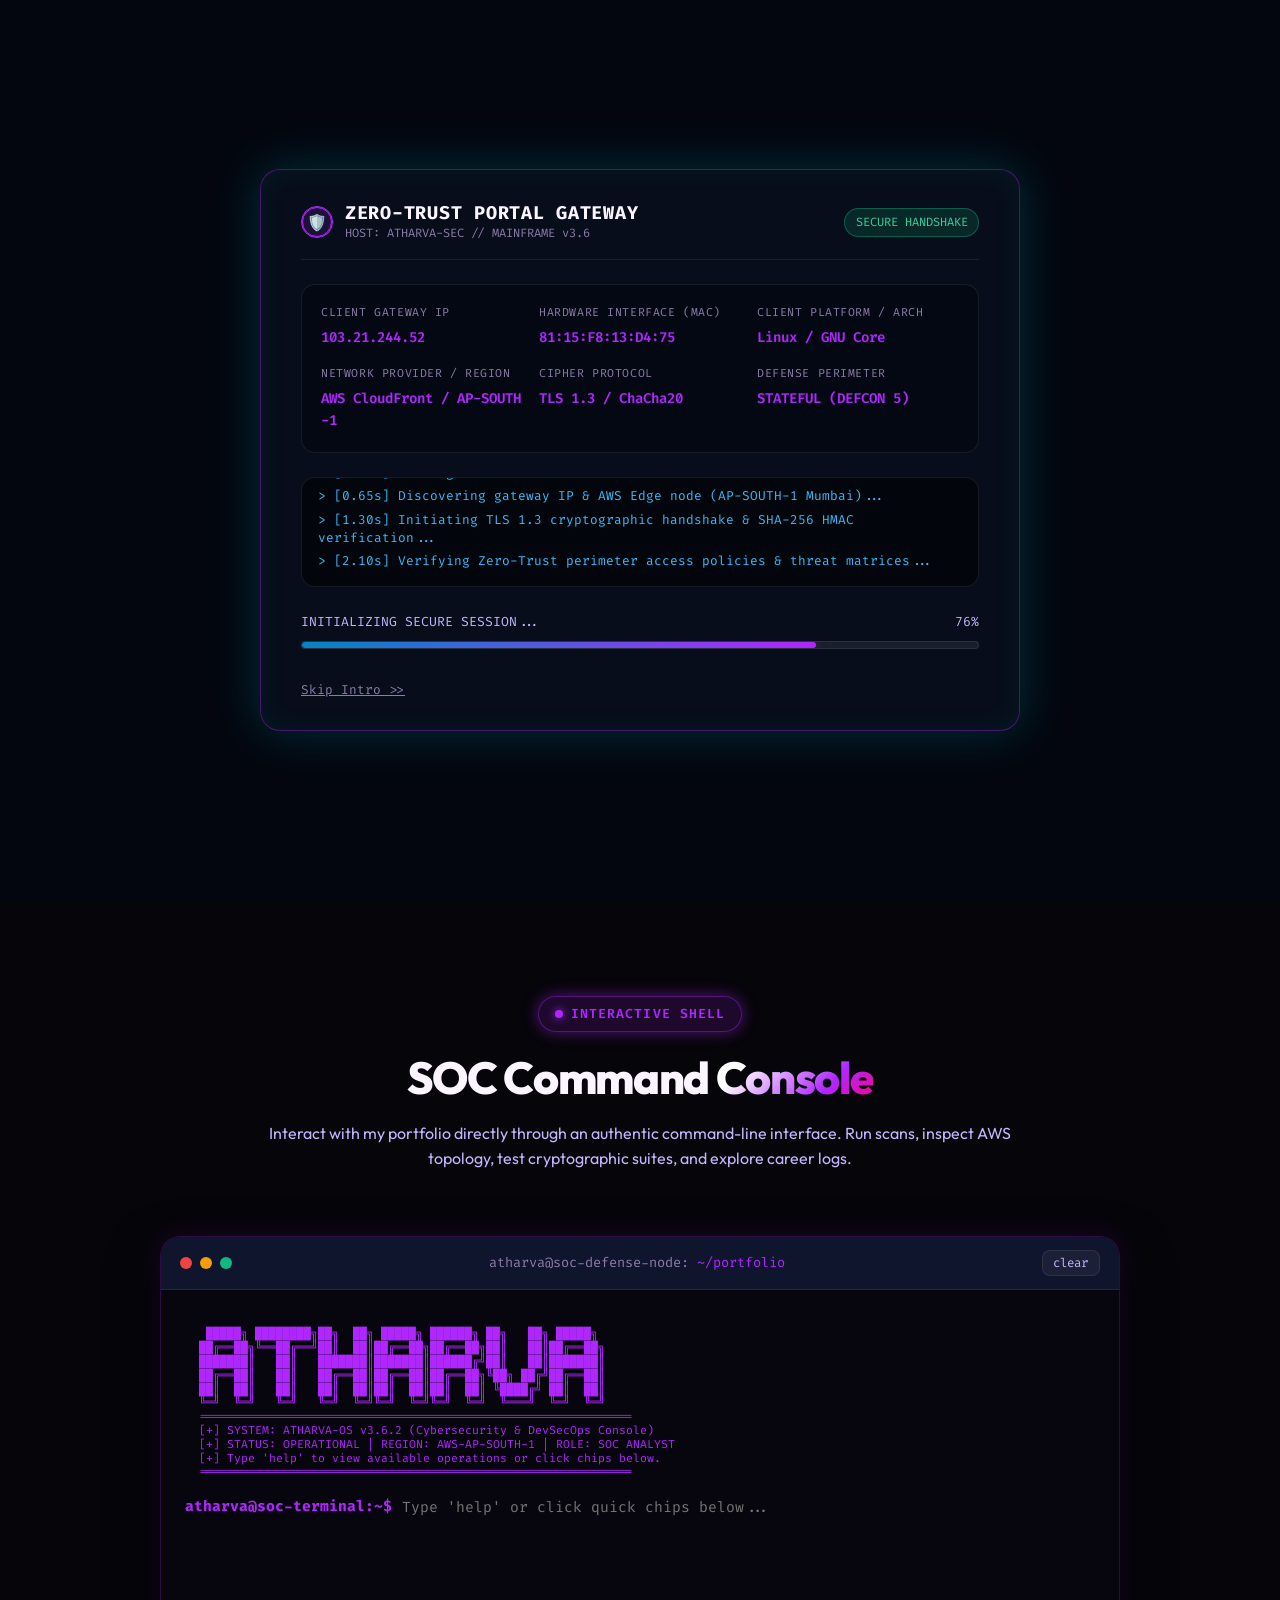
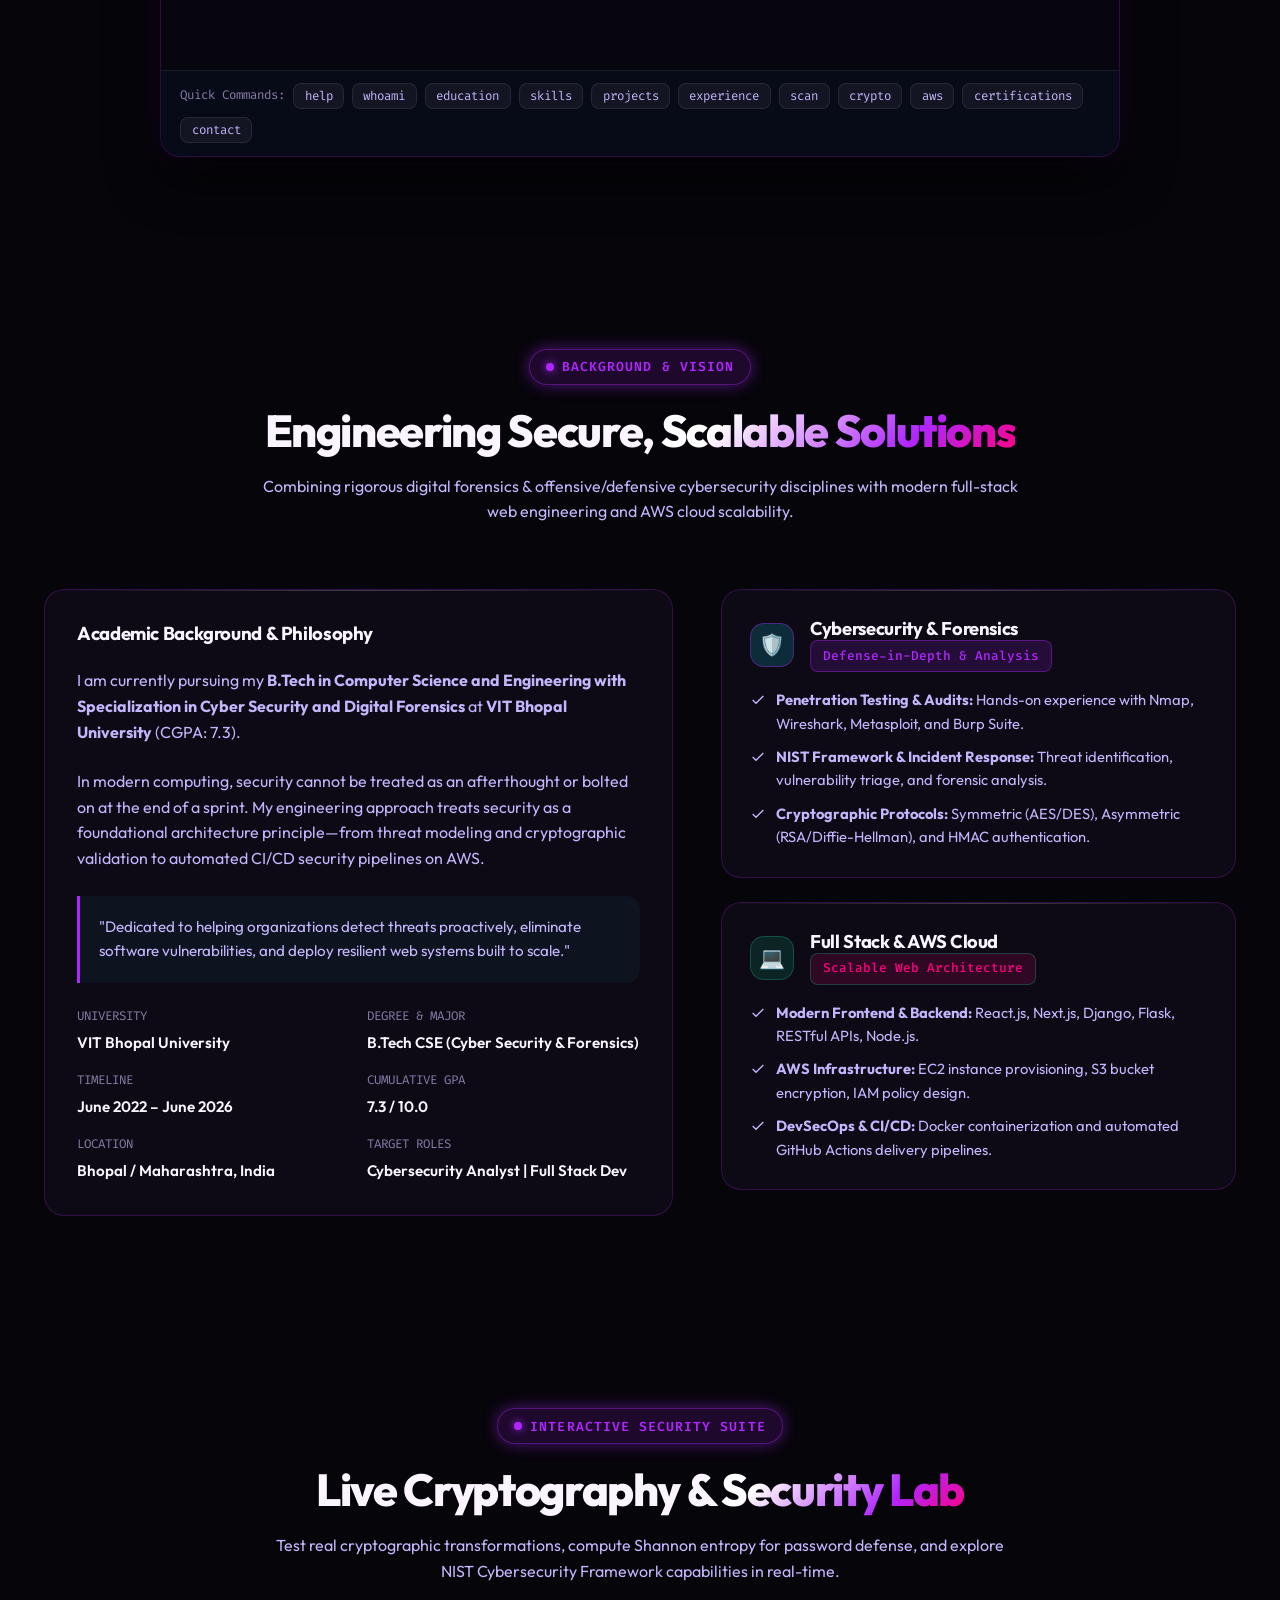
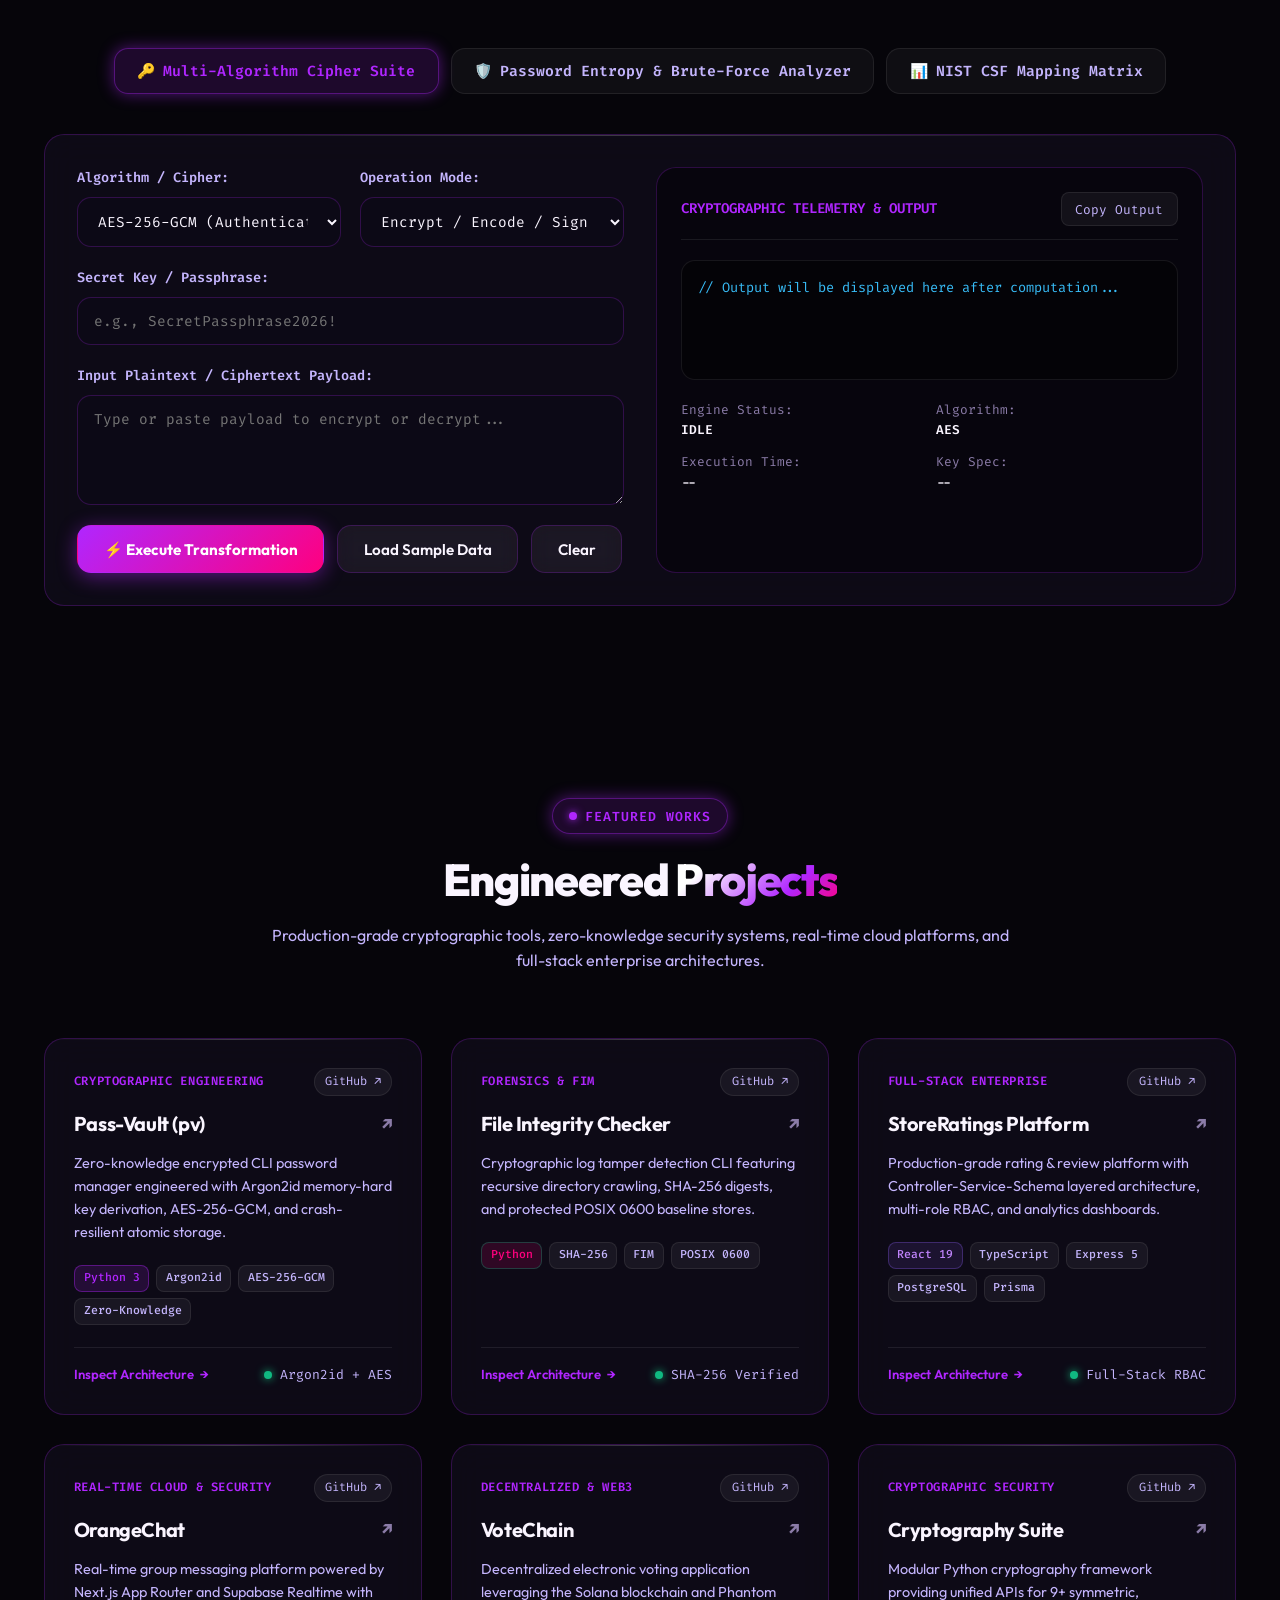
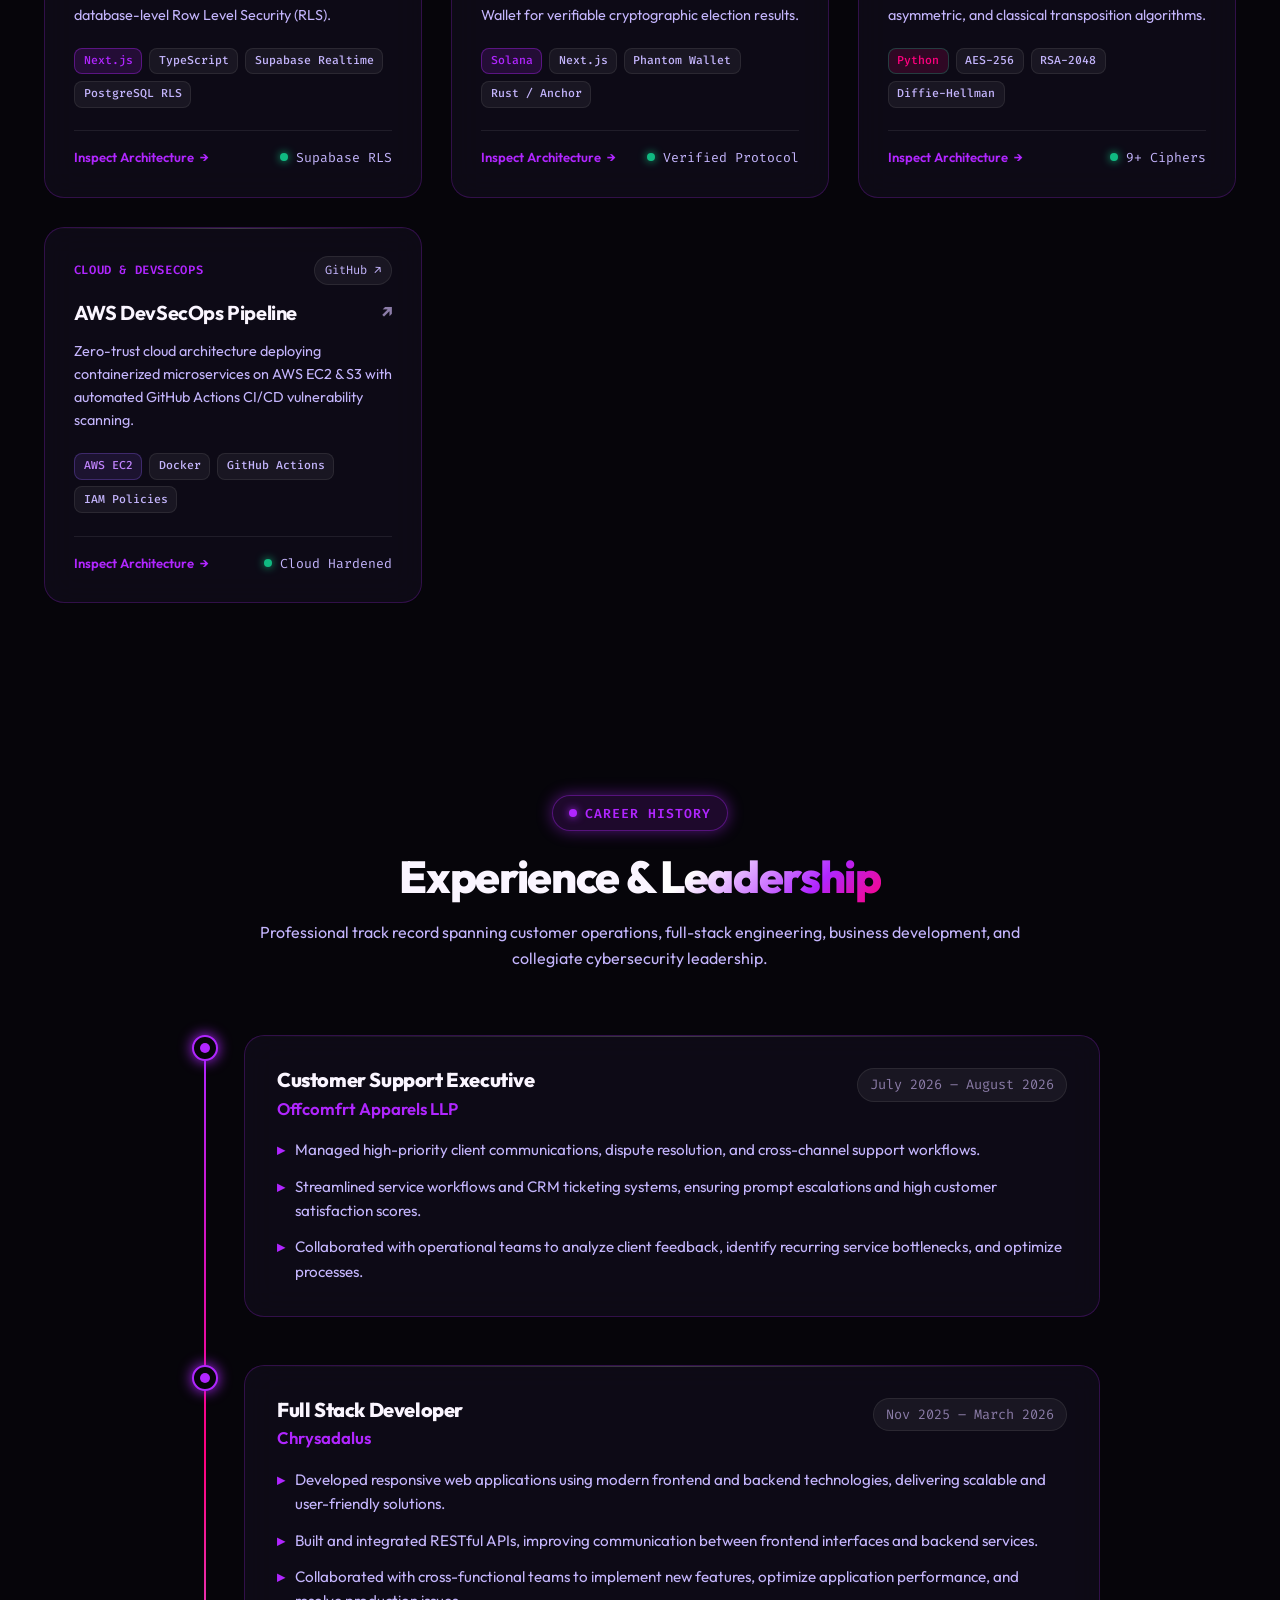
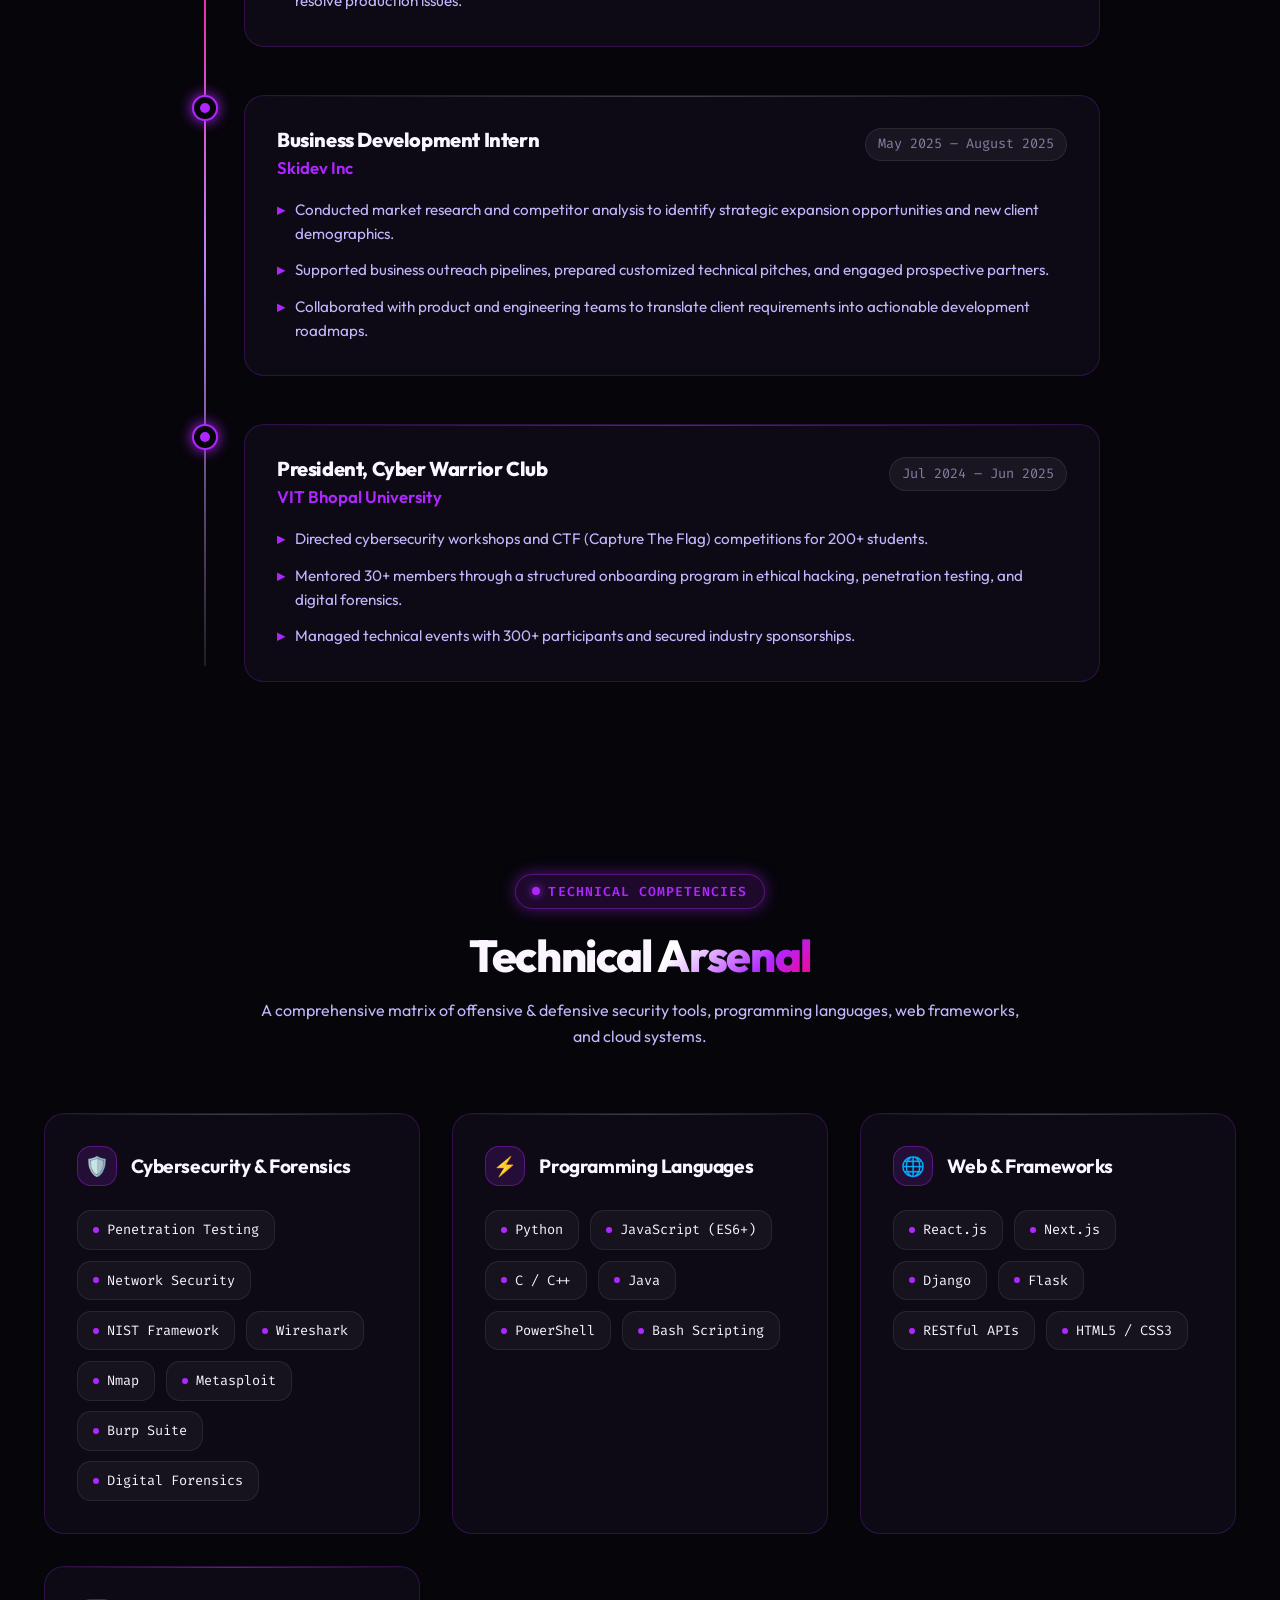
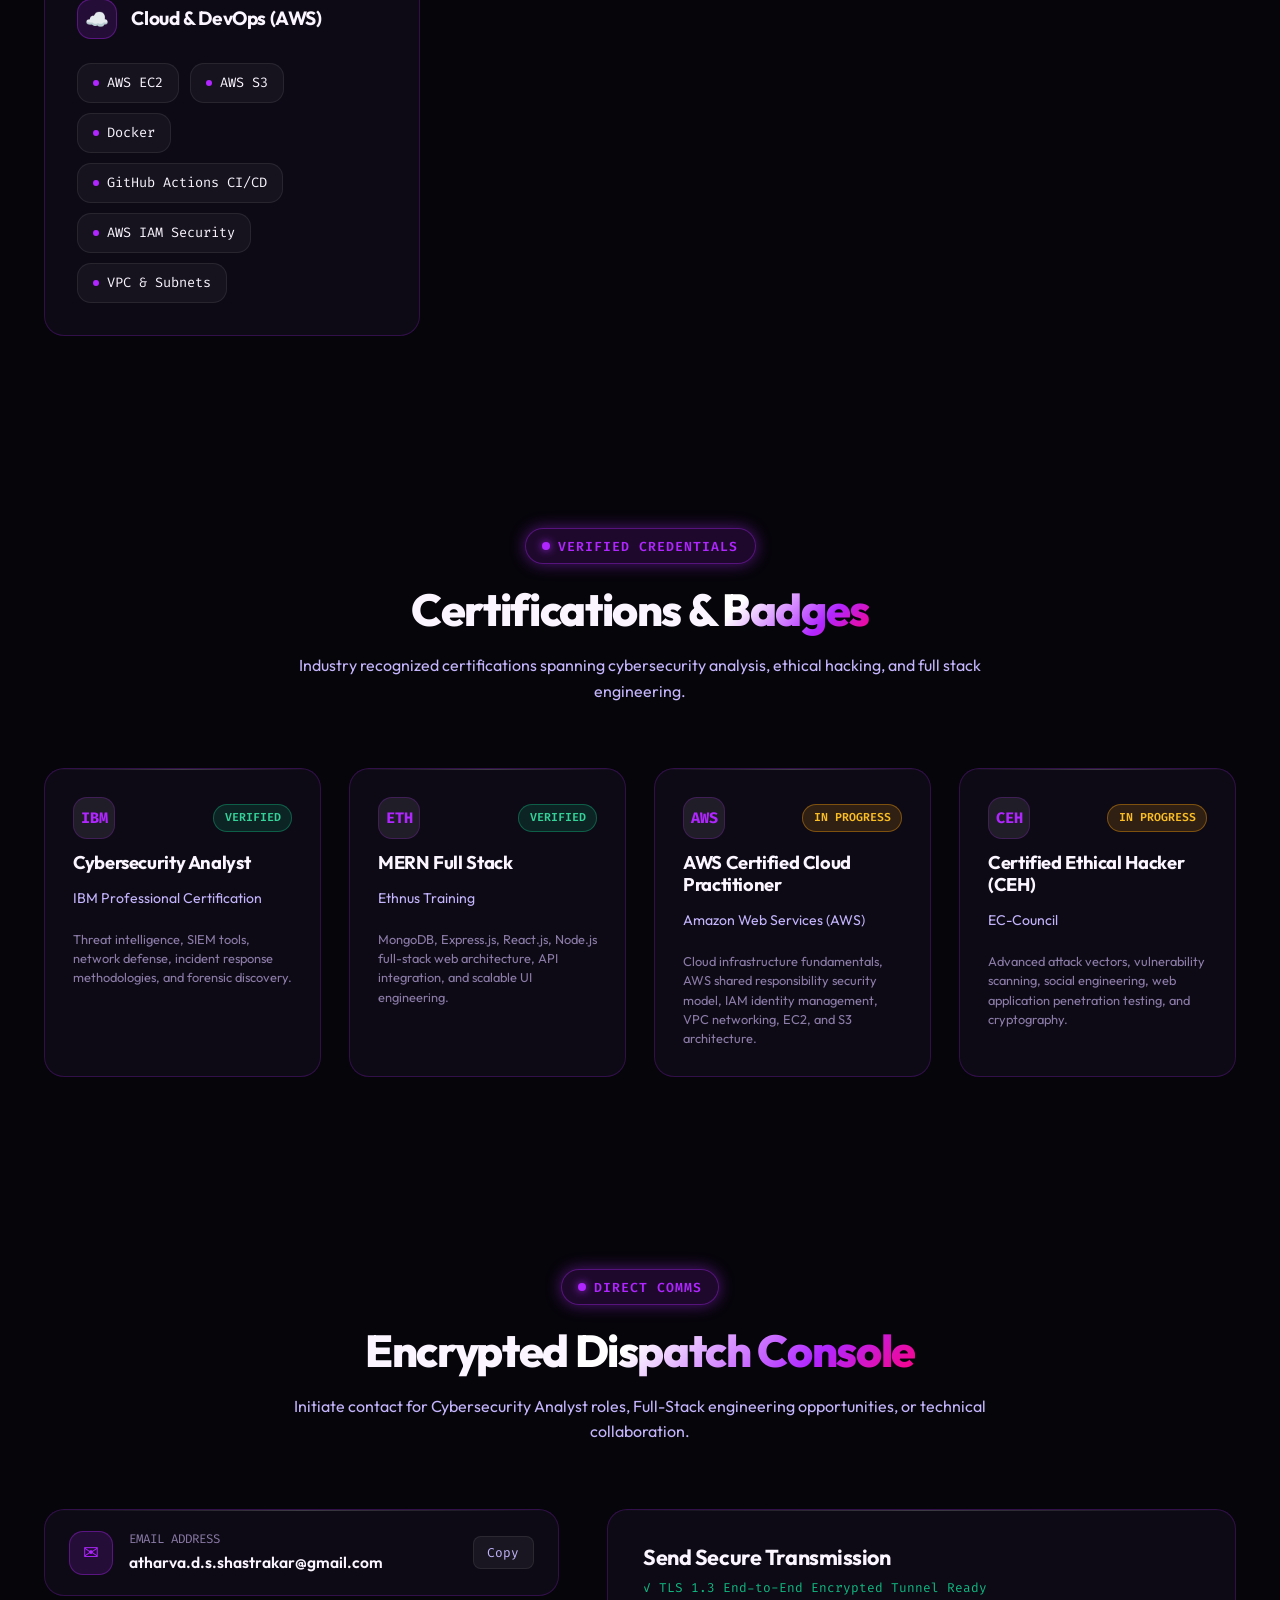
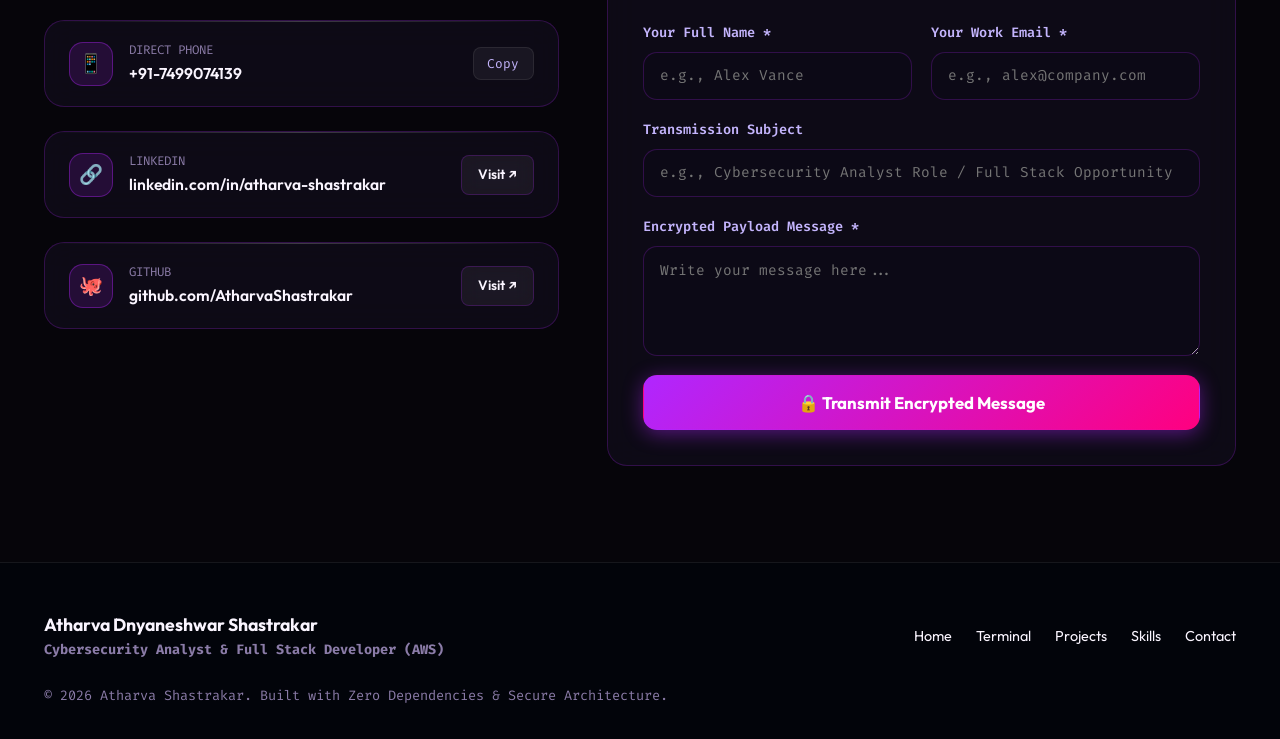
==== commit 979d3c7a: "Lock in permanent purple cyberpunk theme and remove theme switcher" ====
--- a/index.html
+++ b/index.html
@@ -117,13 +117,6 @@
         </ul>
 
         <div class="nav-actions">
-          <!-- Theme Switcher -->
-          <div class="theme-switcher" id="theme-switcher" title="Switch Theme">
-            <button class="theme-btn active" data-theme-set="cyberpunk" title="Cyberpunk Neon (Violet &amp; Hot Pink)">🟣</button>
-            <button class="theme-btn" data-theme-set="matrix" title="Toxic Matrix (Neon Green)">🟢</button>
-            <button class="theme-btn" data-theme-set="crimson" title="Red Team (Blood Dragon)">🔴</button>
-          </div>
-
           <!-- Resume Button -->
           <a href="assets/Atharva_Dnyaneshwar_Shastrakar_Resume.pdf" target="_blank" rel="noopener noreferrer" class="btn btn-outline-cyber btn-sm nav-resume-btn" id="btn-open-resume-nav">
             Resume
--- a/css/main.css
+++ b/css/main.css
@@ -5,8 +5,8 @@
 
 @import url('https://fonts.googleapis.com/css2?family=Fira+Code:wght@400;500;600;700&family=Outfit:wght@300;400;500;600;700;800;900&family=Plus+Jakarta+Sans:wght@300;400;500;600;700&display=swap');
 
-:root, [data-theme="cyberpunk"] {
-  /* Default Cyberpunk Neon Theme (Violet & Hot Pink) */
+:root {
+  /* Permanent Cyberpunk Neon Theme (Violet & Hot Pink) */
   --primary-hue: 278;
   --primary-sat: 100%;
   --primary-lit: 56%;
@@ -72,98 +72,6 @@
   --transition-fast: 0.18s cubic-bezier(0.4, 0, 0.2, 1);
   --transition-normal: 0.3s cubic-bezier(0.4, 0, 0.2, 1);
   --transition-slow: 0.5s cubic-bezier(0.4, 0, 0.2, 1);
-}
-
-/* Toxic Matrix Theme (Neon Green & Emerald) */
-[data-theme="matrix"] {
-  --primary-hue: 144;
-  --primary-sat: 100%;
-  --primary-lit: 50%;
-  
-  --primary: #00ff66;
-  --primary-glow: rgba(0, 255, 102, 0.45);
-  --primary-subtle: rgba(0, 255, 102, 0.14);
-  --primary-border: rgba(0, 255, 102, 0.38);
-  
-  --secondary: #10b981;
-  --secondary-glow: rgba(16, 185, 129, 0.45);
-  --secondary-subtle: rgba(16, 185, 129, 0.14);
-
-  --accent-purple: #a855f7;
-  --accent-purple-glow: rgba(168, 85, 247, 0.35);
-  
-  --accent-amber: #f59e0b;
-  --accent-amber-glow: rgba(245, 158, 11, 0.35);
-  
-  --accent-rose: #f43f5e;
-  --accent-rose-glow: rgba(244, 63, 94, 0.35);
-
-  --bg-darker: #030704;
-  --bg-dark: #060d08;
-  --bg-card: rgba(10, 22, 14, 0.78);
-  --bg-card-hover: rgba(15, 34, 22, 0.90);
-  --bg-card-solid: #0d1e13;
-  --bg-input: rgba(8, 18, 12, 0.85);
-  --bg-terminal: rgba(4, 10, 6, 0.96);
-
-  --border-card: rgba(0, 255, 102, 0.22);
-  --border-glow: rgba(0, 255, 102, 0.48);
-  --glass-card: rgba(10, 22, 14, 0.68);
-
-  --ambient-glow-1: rgba(0, 255, 102, 0.15);
-  --ambient-glow-2: rgba(16, 185, 129, 0.13);
-  --ambient-glow-3: rgba(245, 158, 11, 0.08);
-
-  --text-primary: #f0fdf4;
-  --text-secondary: #86efac;
-  --text-muted: #5e8d7e;
-  --text-code: #4ade80;
-}
-
-/* Red Team Crimson Theme (Blood Dragon & Amber) */
-[data-theme="crimson"] {
-  --primary-hue: 340;
-  --primary-sat: 100%;
-  --primary-lit: 50%;
-  
-  --primary: #ff0055;
-  --primary-glow: rgba(255, 0, 85, 0.45);
-  --primary-subtle: rgba(255, 0, 85, 0.14);
-  --primary-border: rgba(255, 0, 85, 0.38);
-  
-  --secondary: #ff7700;
-  --secondary-glow: rgba(255, 119, 0, 0.45);
-  --secondary-subtle: rgba(255, 119, 0, 0.14);
-
-  --accent-purple: #c084fc;
-  --accent-purple-glow: rgba(192, 132, 252, 0.35);
-  
-  --accent-amber: #f59e0b;
-  --accent-amber-glow: rgba(245, 158, 11, 0.35);
-  
-  --accent-rose: #ff0055;
-  --accent-rose-glow: rgba(255, 0, 85, 0.35);
-
-  --bg-darker: #090406;
-  --bg-dark: #0f060a;
-  --bg-card: rgba(26, 12, 18, 0.78);
-  --bg-card-hover: rgba(38, 16, 26, 0.90);
-  --bg-card-solid: #1a0c14;
-  --bg-input: rgba(20, 9, 14, 0.85);
-  --bg-terminal: rgba(12, 5, 8, 0.96);
-
-  --border-card: rgba(255, 0, 85, 0.22);
-  --border-glow: rgba(255, 0, 85, 0.48);
-  --glass-card: rgba(26, 12, 18, 0.68);
-
-  --ambient-glow-1: rgba(255, 0, 85, 0.16);
-  --ambient-glow-2: rgba(255, 119, 0, 0.14);
-  --ambient-glow-3: rgba(168, 85, 247, 0.08);
-
-  --text-primary: #fff1f2;
-  --text-secondary: #fda4af;
-  --text-muted: #9c606e;
-  --text-code: #fb7185;
 }
 
 /* CSS Reset & Base */
@@ -636,47 +544,6 @@
   align-items: center;
   gap: 0.85rem;
   flex-shrink: 0;
-}
-
-/* Theme Switcher in Navbar */
-.theme-switcher {
-  display: inline-flex;
-  align-items: center;
-  background: rgba(255, 255, 255, 0.06);
-  border: 1px solid var(--border-card);
-  border-radius: var(--radius-full);
-  padding: 3px 5px;
-  gap: 4px;
-}
-
-.theme-btn {
-  background: transparent;
-  border: none;
-  border-radius: 50%;
-  width: 28px;
-  height: 28px;
-  font-size: 0.82rem;
-  display: flex;
-  align-items: center;
-  justify-content: center;
-  cursor: pointer;
-  transition: all 0.2s ease;
-  opacity: 0.5;
-  filter: grayscale(40%);
-}
-
-.theme-btn:hover {
-  opacity: 1;
-  filter: grayscale(0%);
-  transform: scale(1.15);
-}
-
-.theme-btn.active {
-  opacity: 1;
-  filter: grayscale(0%);
-  background: rgba(255, 255, 255, 0.16);
-  box-shadow: 0 0 12px var(--primary-glow);
-  transform: scale(1.1);
 }
 
 /* Mobile Toggle */
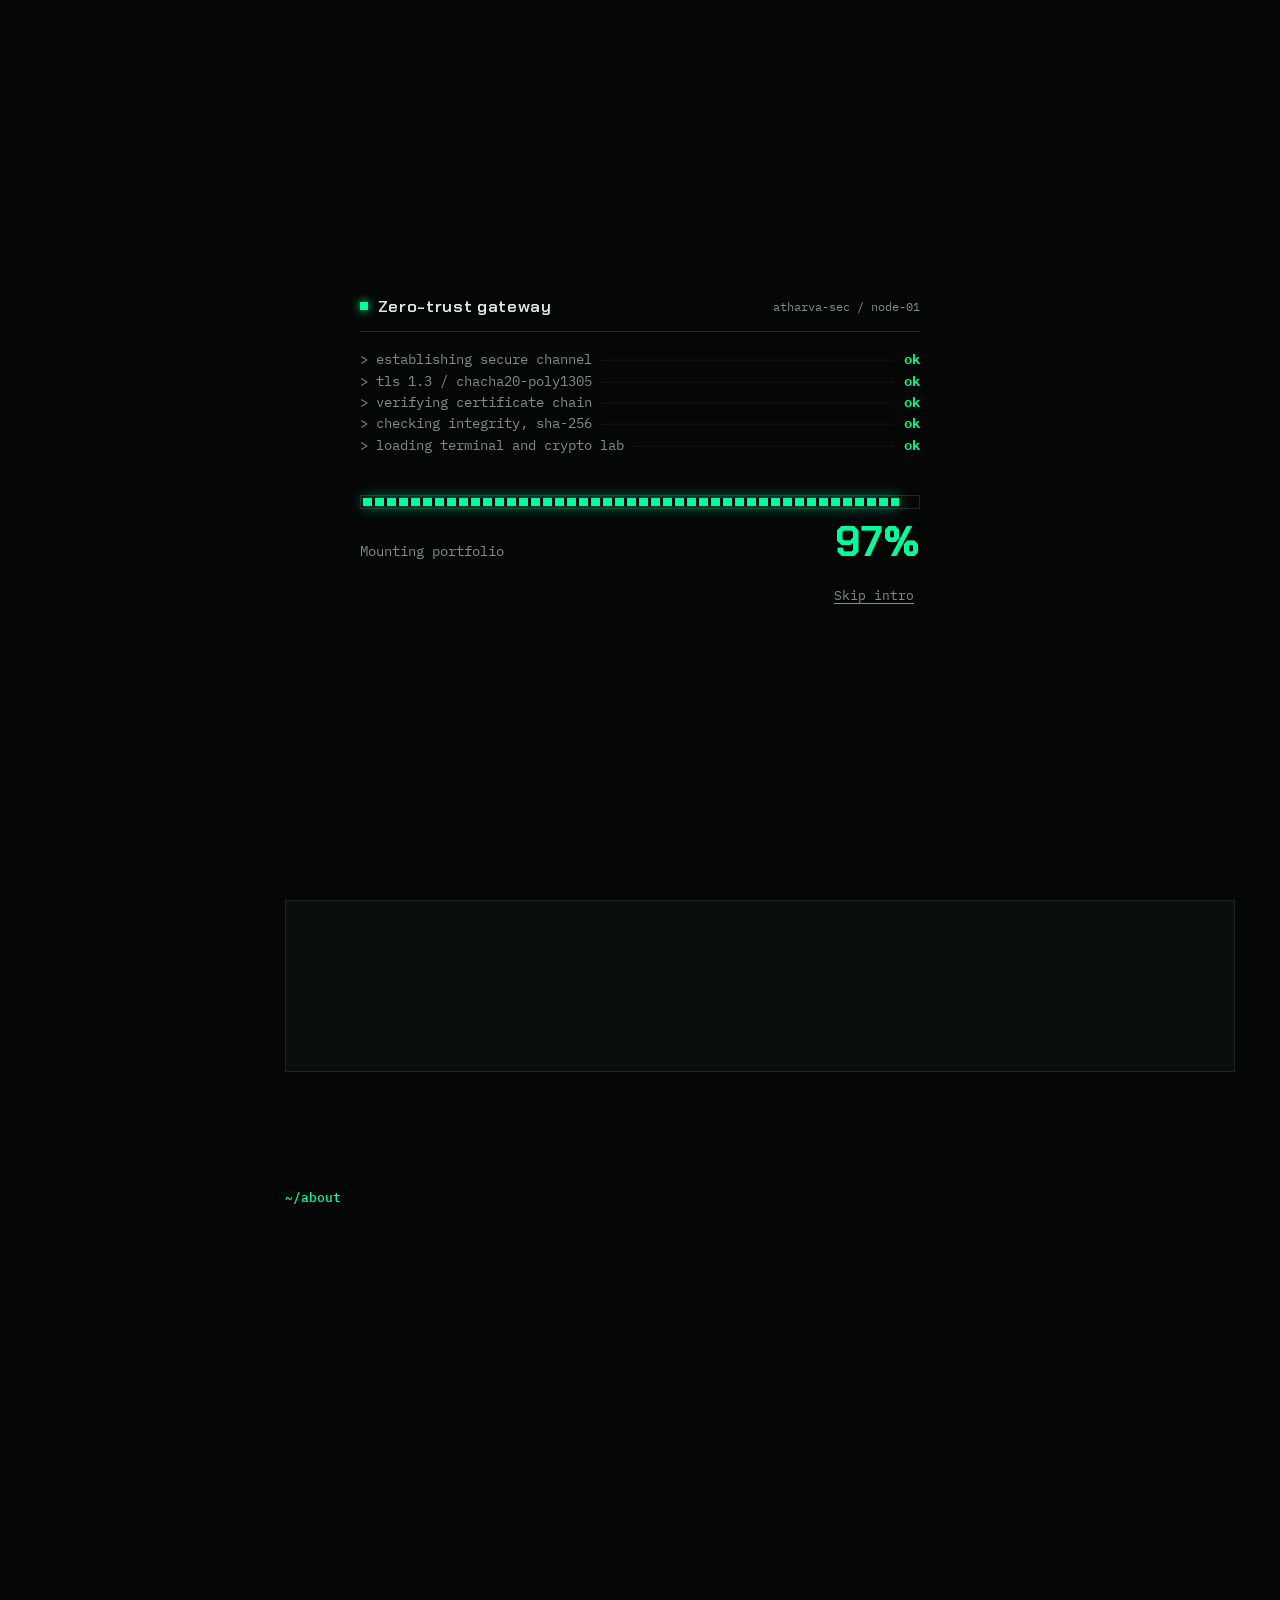
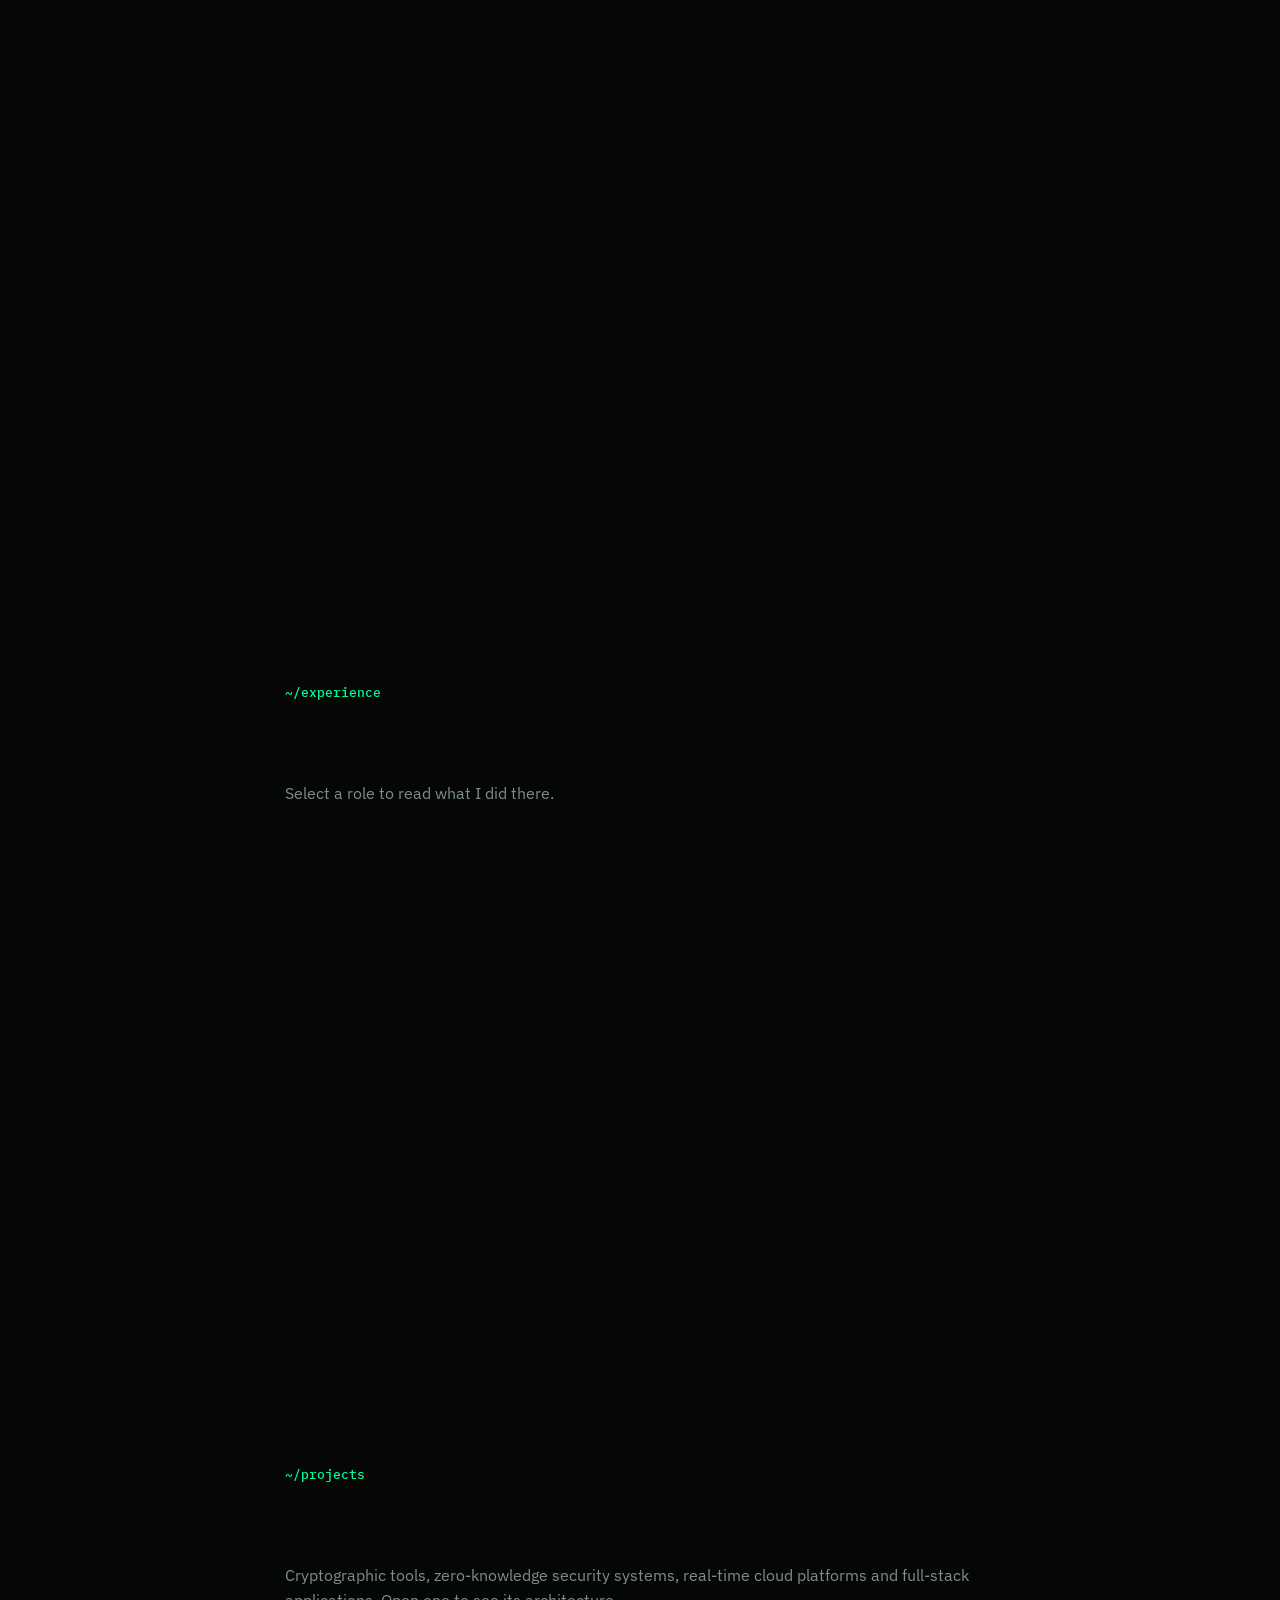
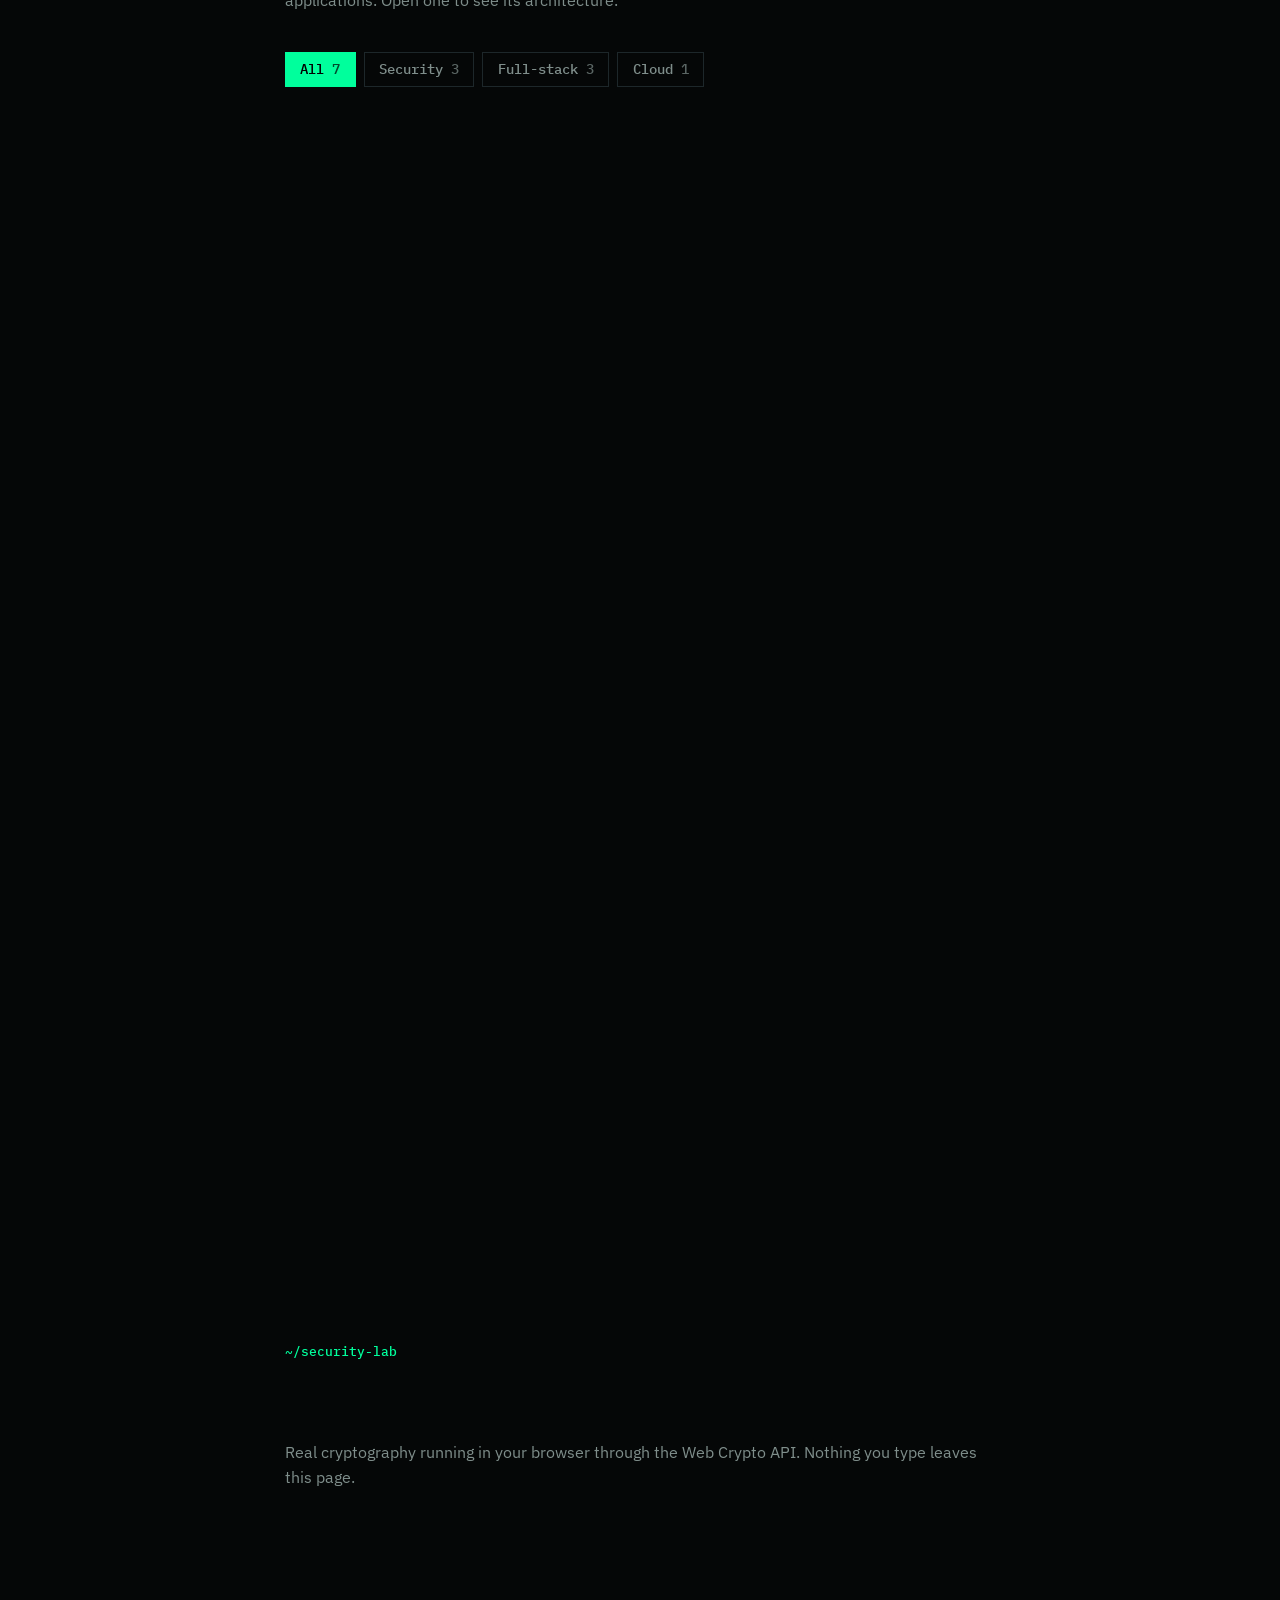
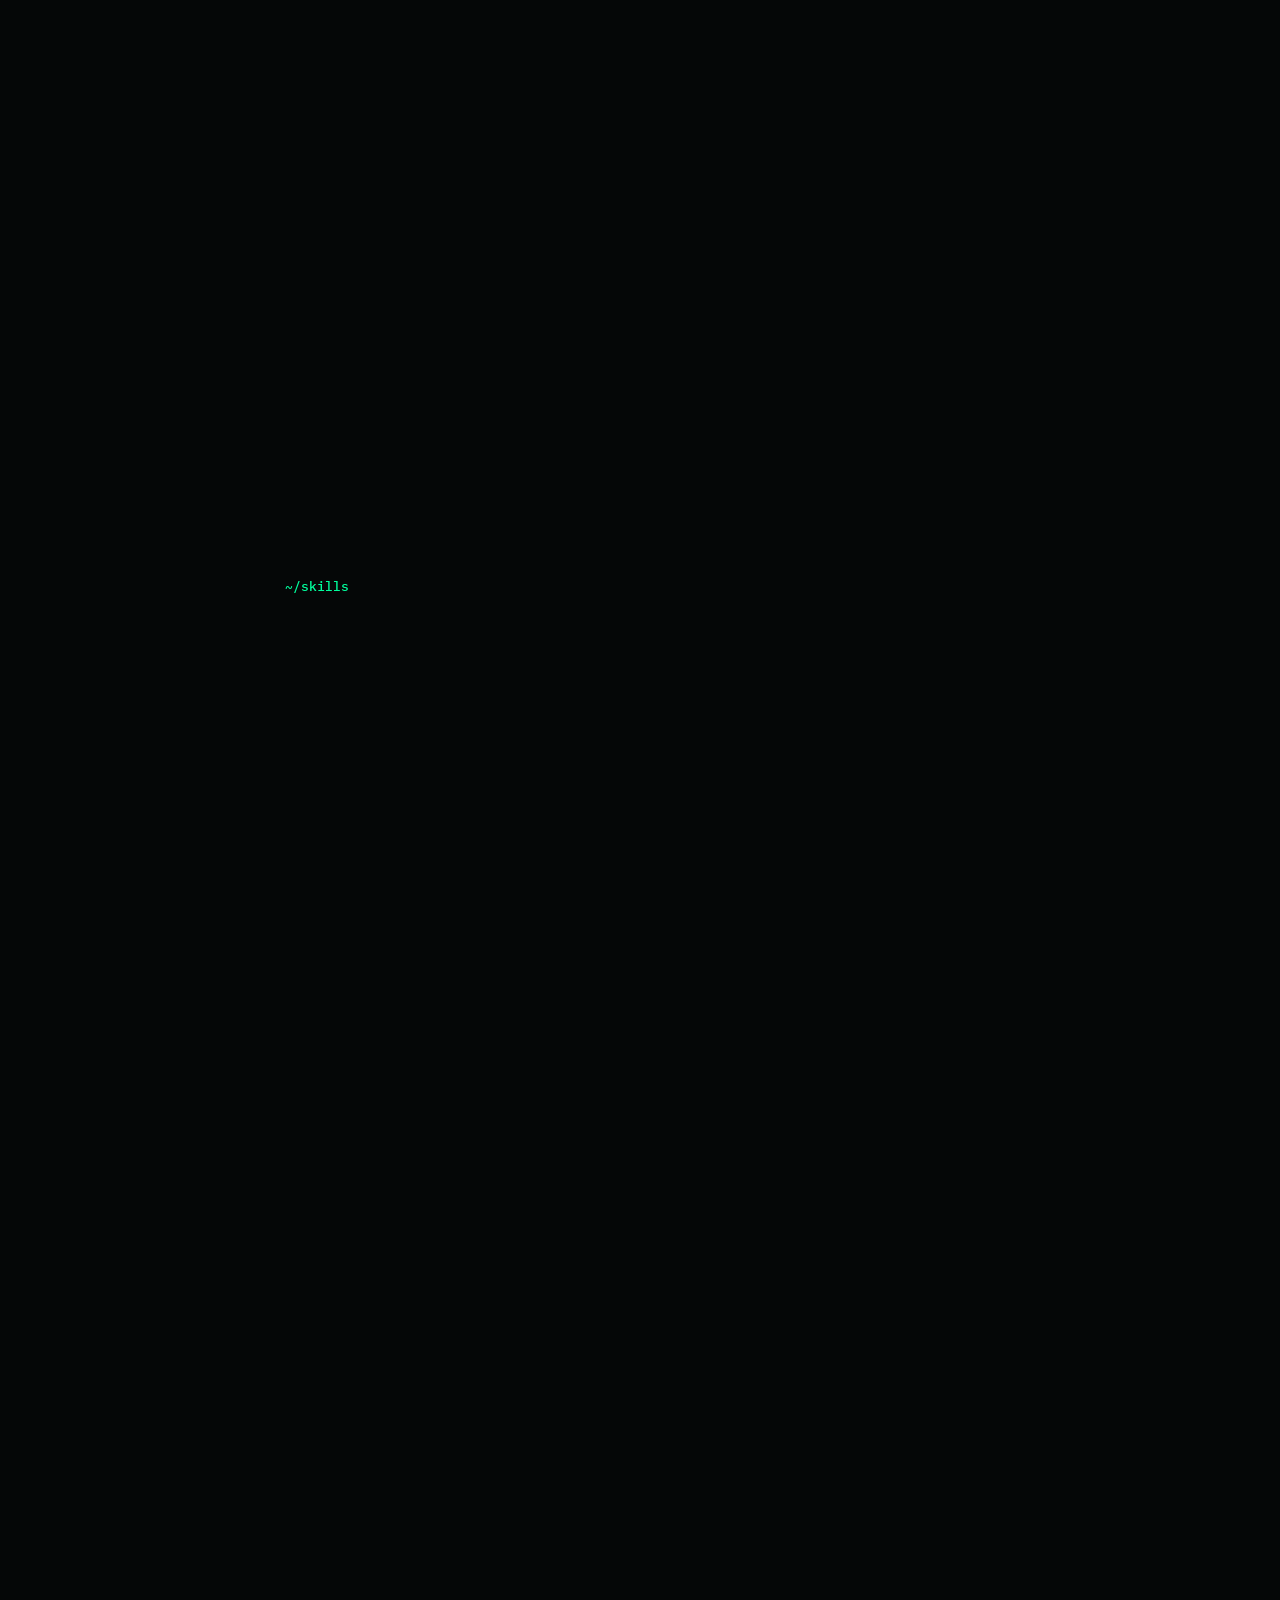
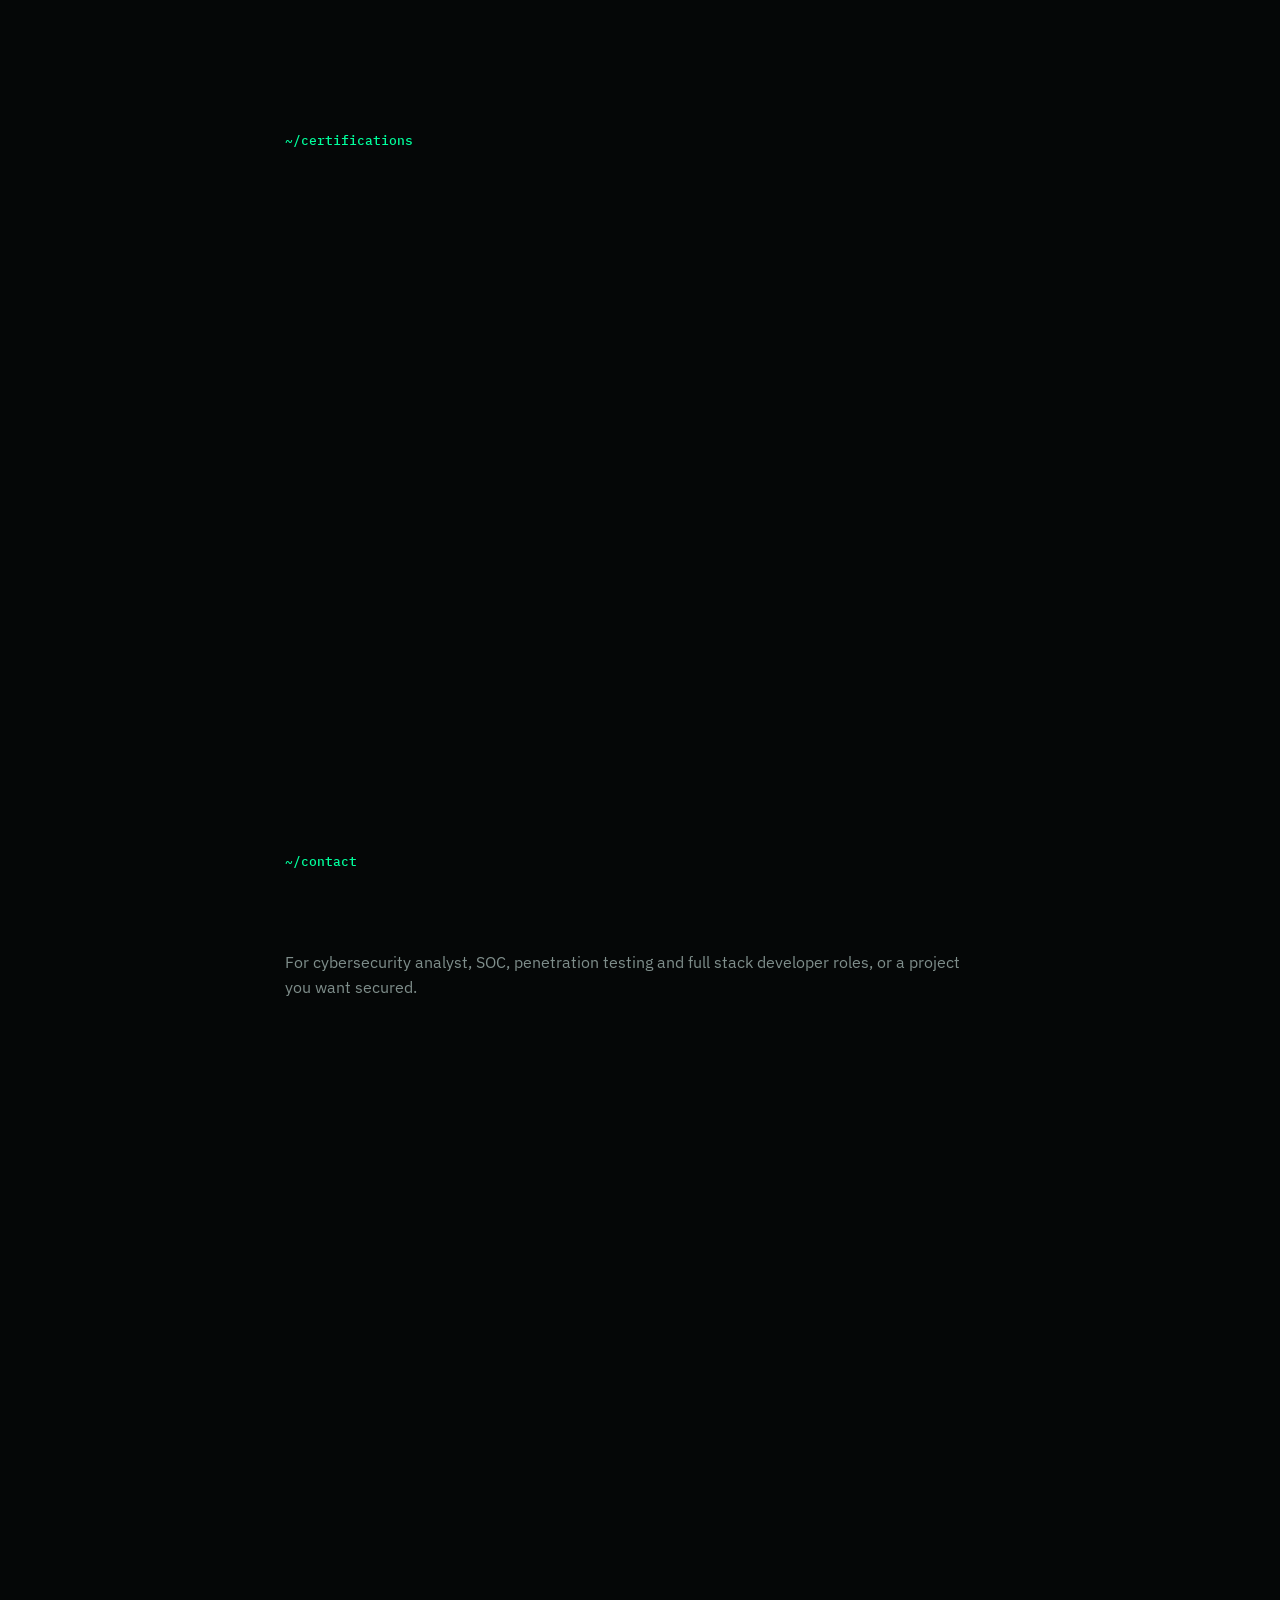
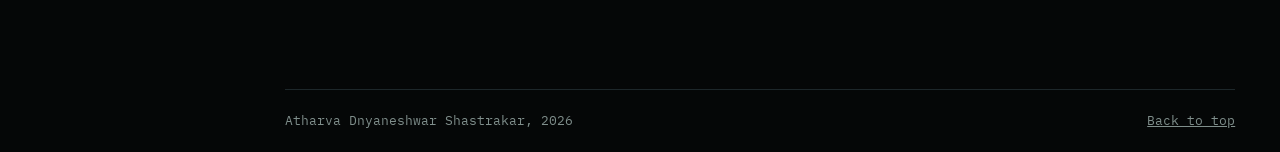
==== commit 45d3aa3c: "Redesign portfolio: operator-console theme, zero-trust loading gate, hero terminal, new experience a" ====
--- a/index.html
+++ b/index.html
@@ -3,406 +3,118 @@
 <head>
   <meta charset="UTF-8">
   <meta name="viewport" content="width=device-width, initial-scale=1.0">
-  <meta name="description" content="Atharva Dnyaneshwar Shastrakar - Cybersecurity Analyst, Digital Forensics Specialist, Full Stack Developer & AWS Cloud Engineer Portfolio.">
-  <meta name="keywords" content="Atharva Shastrakar, Cybersecurity Analyst, Full Stack Developer, AWS, React, Next.js, Cryptography, Penetration Testing, VIT Bhopal">
+  <title>Atharva Shastrakar | Cybersecurity Analyst & Full Stack Developer</title>
+  <meta name="description" content="Portfolio of Atharva Shastrakar, cybersecurity analyst and full stack developer. Security tooling, cryptography, full-stack web apps and AWS DevSecOps.">
   <meta name="author" content="Atharva Dnyaneshwar Shastrakar">
-  <meta property="og:title" content="Atharva Dnyaneshwar Shastrakar | Cybersecurity & Full Stack Portfolio">
-  <meta property="og:description" content="Cybersecurity Analyst and Full Stack Developer with AWS knowledge. Explore interactive cryptography tools, terminal CLI, and security projects.">
   <meta property="og:type" content="website">
-  <title>Atharva Dnyaneshwar Shastrakar | Cybersecurity Analyst & Full Stack Developer</title>
-
-  <!-- Google Fonts Preconnect -->
+  <meta property="og:title" content="Atharva Shastrakar | Cybersecurity Analyst & Full Stack Developer">
+  <meta property="og:description" content="Security tooling, cryptography, full-stack web apps and AWS DevSecOps, with a live terminal and crypto lab in the browser.">
+  <meta name="theme-color" content="#050707">
+  <link rel="icon" type="image/svg+xml" href="data:image/svg+xml,<svg xmlns='http://www.w3.org/2000/svg' viewBox='0 0 32 32'><rect width='32' height='32' fill='%23050707'/><path d='M6 26 16 5l10 21' fill='none' stroke='%2300FF9C' stroke-width='3'/><path d='M10 19h12' stroke='%23FF3355' stroke-width='3'/></svg>">
   <link rel="preconnect" href="https://fonts.googleapis.com">
   <link rel="preconnect" href="https://fonts.gstatic.com" crossorigin>
-  <link href="https://fonts.googleapis.com/css2?family=EB+Garamond:ital,wght@0,400;0,500;0,600;0,700;0,800;1,400;1,700&family=Fira+Code:wght@400;500;600;700&family=Outfit:wght@300;400;500;600;700;800;900&family=Plus+Jakarta+Sans:wght@300;400;500;600;700&display=swap" rel="stylesheet">
-
-  <!-- Core & Component Stylesheets -->
-  <link rel="stylesheet" href="css/main.css">
-  <link rel="stylesheet" href="css/components.css">
-  <link rel="stylesheet" href="css/animations.css">
+  <link rel="stylesheet" href="https://fonts.googleapis.com/css2?family=Chakra+Petch:wght@500;600;700&family=IBM+Plex+Mono:wght@400;500;600&family=IBM+Plex+Sans:wght@400;500;600&display=swap">
+  <link rel="stylesheet" href="assets/css/site.css?v=3">
+  <noscript><style>.gate{display:none}body.is-loading{overflow:auto}</style></noscript>
 </head>
-<body>
-  <!-- ====================================================================
-       0. CYBER PORTAL LOADING SCREEN / PERIMETER GATEWAY
-       ==================================================================== -->
-  <div class="portal-overlay" id="portal-overlay" role="dialog" aria-modal="true" aria-label="Cyber Gateway Initialization">
-    <div class="portal-hud">
-      <div class="portal-header">
-        <div class="portal-title-wrapper">
-          <div class="portal-radar-icon">🛡️</div>
-          <div>
-            <h2>ZERO-TRUST PORTAL GATEWAY</h2>
-            <div style="font-size: 0.75rem; color: var(--text-muted);">HOST: ATHARVA-SEC // MAINFRAME v3.6</div>
-          </div>
-        </div>
-        <span class="portal-status-badge">SECURE HANDSHAKE</span>
-      </div>
-
-      <!-- Live Client & Network Telemetry Grid -->
-      <div class="portal-telemetry-grid">
-        <div class="telemetry-item">
-          <span class="telemetry-label">CLIENT GATEWAY IP</span>
-          <span class="telemetry-value" id="tel-ip">103.21.244.78</span>
-        </div>
-        <div class="telemetry-item">
-          <span class="telemetry-label">HARDWARE INTERFACE (MAC)</span>
-          <span class="telemetry-value" id="tel-mac">5A:8E:4F:21:BC:07</span>
-        </div>
-        <div class="telemetry-item">
-          <span class="telemetry-label">CLIENT PLATFORM / ARCH</span>
-          <span class="telemetry-value" id="tel-platform">macOS / Apple Silicon</span>
-        </div>
-        <div class="telemetry-item">
-          <span class="telemetry-label">NETWORK PROVIDER / REGION</span>
-          <span class="telemetry-value" id="tel-isp">AWS CloudFront (AP-SOUTH-1)</span>
-        </div>
-        <div class="telemetry-item">
-          <span class="telemetry-label">CIPHER PROTOCOL</span>
-          <span class="telemetry-value" id="tel-protocol">TLS 1.3 / ChaCha20</span>
-        </div>
-        <div class="telemetry-item">
-          <span class="telemetry-label">DEFENSE PERIMETER</span>
-          <span class="telemetry-value" id="tel-firewall">STATEFUL (DEFCON 5)</span>
-        </div>
-      </div>
-
-      <!-- Dynamic Boot Log Box -->
-      <div class="portal-log-box" id="portal-log-box">
-        <!-- Streaming logs injected via app.js -->
-      </div>
-
-      <!-- Progress Track -->
-      <div class="portal-progress-wrapper">
-        <div class="portal-progress-info">
-          <span>INITIALIZING SECURE SESSION...</span>
-          <span id="portal-progress-percent">0%</span>
-        </div>
-        <div class="portal-progress-track">
-          <div class="portal-progress-fill" id="portal-progress-fill"></div>
-        </div>
-      </div>
-
-      <div class="portal-actions-row">
-        <button class="portal-btn-enter" id="portal-btn-enter" style="display: none;">
-          ⚡ Enter Portfolio
-        </button>
-        <button class="portal-skip-btn" id="portal-btn-skip">Skip Intro &gt;&gt;</button>
-      </div>
+<body class="is-loading">
+  <a class="skip" href="#experience">Skip to experience</a>
+
+  <!-- Loading screen: boot log, then the gate doors open -->
+  <div class="gate" id="gate" role="status" aria-label="Loading portfolio">
+    <div class="gate-door top" aria-hidden="true"></div>
+    <div class="gate-door bot" aria-hidden="true"></div>
+    <div class="gate-core">
+      <div class="gate-head"><span class="led"></span>Zero-trust gateway<span class="gate-host">atharva-sec / node-01</span></div>
+      <div class="gate-log" id="gate-log" aria-hidden="true"></div>
+      <div class="gate-bar" aria-hidden="true"><span id="gate-fill"></span></div>
+      <div class="gate-row"><span id="gate-step">Initializing secure session</span><b id="gate-pct">0%</b></div>
+      <div class="gate-stamp" id="gate-stamp" aria-hidden="true">Access granted</div>
+      <button type="button" class="gate-skip" id="gate-skip">Skip intro</button>
     </div>
   </div>
 
-  <!-- Canvas Matrix / Cyber Network Background -->
-  <canvas id="cyber-canvas" aria-hidden="true"></canvas>
-  <div class="scanline-overlay" aria-hidden="true"></div>
-
-  <!-- Navigation Bar -->
-  <header>
-    <nav class="navbar" id="navbar" aria-label="Main Navigation">
-      <div class="container nav-container">
-        <a href="#hero" class="nav-brand" id="nav-brand-logo">
-          <div class="brand-icon">A</div>
-          <span class="brand-name">Atharva Shastrakar</span>
-        </a>
-
-        <ul class="nav-menu" id="nav-menu">
-          <li><a href="#hero" class="nav-link active">Home</a></li>
-          <li><a href="#terminal-section" class="nav-link">Terminal</a></li>
-          <li><a href="#about" class="nav-link">About</a></li>
-          <li><a href="#playground" class="nav-link">Security Tools</a></li>
-          <li><a href="#projects" class="nav-link">Projects</a></li>
-          <li><a href="#experience" class="nav-link">Experience</a></li>
-          <li><a href="#skills" class="nav-link">Skills</a></li>
-          <li><a href="#certifications" class="nav-link">Certifications</a></li>
-          <li><a href="#contact" class="nav-link">Contact</a></li>
-        </ul>
-
-        <div class="nav-actions">
-          <!-- Resume Button -->
-          <a href="assets/Atharva_Dnyaneshwar_Shastrakar_Resume.pdf" target="_blank" rel="noopener noreferrer" class="btn btn-outline-cyber btn-sm nav-resume-btn" id="btn-open-resume-nav">
-            Resume
-          </a>
-
-          <!-- Mobile Hamburger -->
-          <button class="mobile-toggle" id="mobile-menu-toggle" aria-label="Open Navigation Menu">
-            ☰
-          </button>
-        </div>
-      </div>
+  <canvas id="rain" aria-hidden="true"></canvas>
+
+  <aside class="rail">
+    <a class="rail-logo" href="#top" aria-label="Atharva Shastrakar, back to top"><span>AS</span><b>Atharva<br>Shastrakar</b></a>
+    <nav class="rail-nav" aria-label="Sections">
+      <a href="#about">~/about</a>
+      <a href="#experience">~/experience</a>
+      <a href="#projects">~/projects</a>
+      <a href="#lab">~/security-lab</a>
+      <a href="#skills">~/skills</a>
+      <a href="#certs">~/certifications</a>
+      <a href="#contact">~/contact</a>
     </nav>
-  </header>
-
-  <main>
-    <!-- ====================================================================
-         1. HERO & THREAT INTELLIGENCE STATUS DECK
-         ==================================================================== -->
-    <section class="hero-section" id="hero">
-      <div class="container hero-grid">
-        <div class="hero-content reveal-on-scroll">
-          <!-- SOC Status Pill -->
-          <div class="soc-status-bar">
-            <div class="soc-item">
-              <span class="dot"></span>
-              <span>SYSTEM: <strong>ONLINE</strong></span>
-            </div>
-            <span class="soc-divider">|</span>
-            <div class="soc-item">
-              <span>SECURITY LEVEL: <strong>MAXIMAL</strong></span>
-            </div>
-            <span class="soc-divider">|</span>
-            <div class="soc-item">
-              <span>AWS REGION: <strong>AP-SOUTH-1</strong></span>
-            </div>
-          </div>
-
-          <h1 class="hero-title">
-            Hi, I'm <br>
-            <span class="gradient-text glitch-text" data-text="Atharva Shastrakar">Atharva Shastrakar</span>
-          </h1>
-
-          <div class="hero-role-typing">
-            <span>&gt; </span>
-            <span id="hero-typed-text">Cybersecurity Analyst</span>
-            <span class="typing-cursor"></span>
-          </div>
-
-          <p class="hero-summary">
-            <strong>Cybersecurity & Digital Forensics</strong> undergraduate at <strong>VIT Bhopal University</strong> with hands-on expertise in full-stack web engineering, secure application architecture, and <strong>AWS Cloud Technologies</strong>. Dedicated to defending systems and architecting scalable, zero-trust digital infrastructure.
-          </p>
-
-          <div class="hero-actions">
-            <a href="#playground" class="btn btn-primary">
-              <span>⚡ Security Playground</span>
-            </a>
-            <a href="#terminal-section" class="btn btn-secondary">
-              <span>💻 SOC Terminal</span>
-            </a>
-            <a href="assets/Atharva_Dnyaneshwar_Shastrakar_Resume.pdf" download="Atharva_Dnyaneshwar_Shastrakar_Resume.pdf" class="btn btn-primary" id="btn-hero-resume-download" title="Download Official Resume PDF">
-              <span>📄 Resume</span>
-            </a>
-            <a href="#contact" class="btn btn-secondary">
-              <span>✉ Contact</span>
-            </a>
-          </div>
-
-          <!-- Social Quick Links -->
-          <div class="hero-socials">
-            <a href="https://www.linkedin.com/in/atharva-shastrakar/" target="_blank" rel="noopener noreferrer" class="social-link" title="LinkedIn Profile">
-              <span>LinkedIn</span> ↗
-            </a>
-            <a href="https://github.com/AtharvaShastrakar" target="_blank" rel="noopener noreferrer" class="social-link" title="GitHub Profile">
-              <span>GitHub</span> ↗
-            </a>
-            <a href="mailto:atharva.d.s.shastrakar@gmail.com" class="social-link" title="Send Email">
-              <span>Email</span>
-            </a>
-          </div>
-        </div>
-
-        <!-- Right Visual Deck / Stats -->
-        <div class="hero-visual reveal-on-scroll delay-2">
-          <div class="hero-card-deck">
-            <!-- Stat Card 1 -->
-            <div class="glass-card cyber-stat-card pulse-border">
-              <div class="stat-icon-wrapper">🛡️</div>
-              <div class="stat-info">
-                <div class="stat-number">200+</div>
-                <div class="stat-label">Students Mentored in CTF & Cyber Workshops</div>
-              </div>
-            </div>
-
-            <!-- Stat Card 2 -->
-            <div class="glass-card cyber-stat-card">
-              <div class="stat-icon-wrapper">🔑</div>
-              <div class="stat-info">
-                <div class="stat-number">9+</div>
-                <div class="stat-label">Cryptographic Ciphers & Algorithms Built</div>
-              </div>
-            </div>
-
-            <!-- Stat Card 3 -->
-            <div class="glass-card cyber-stat-card">
-              <div class="stat-icon-wrapper">☁️</div>
-              <div class="stat-info">
-                <div class="stat-number">AWS & Docker</div>
-                <div class="stat-label">Production Cloud Hardening & DevSecOps</div>
-              </div>
-            </div>
-
-            <!-- Stat Card 4 -->
-            <div class="glass-card cyber-stat-card">
-              <div class="stat-icon-wrapper">📜</div>
-              <div class="stat-info">
-                <div class="stat-number">4 Certs</div>
-                <div class="stat-label">AWS, IBM Security, Ethnus, CEH</div>
-              </div>
-            </div>
-          </div>
-        </div>
-      </div>
-    </section>
-
-    <!-- ====================================================================
-         2. INTERACTIVE CYBER TERMINAL / CLI CONSOLE
-         ==================================================================== -->
-    <section id="terminal-section" class="terminal-section">
-      <div class="container">
-        <div class="section-header reveal-on-scroll">
-          <div class="section-tag">Interactive Shell</div>
-          <h2 class="section-title">SOC Command <span class="gradient-text">Console</span></h2>
-          <p class="section-desc">
-            Interact with my portfolio directly through an authentic command-line interface. Run scans, inspect AWS topology, test cryptographic suites, and explore career logs.
-          </p>
-        </div>
-
-        <div class="terminal-wrapper reveal-on-scroll delay-1">
-          <div class="cyber-terminal">
-            <div class="terminal-header">
-              <div class="terminal-controls">
-                <span class="terminal-dot red"></span>
-                <span class="terminal-dot yellow"></span>
-                <span class="terminal-dot green"></span>
-              </div>
-              <div class="terminal-title">
-                <span>atharva@soc-defense-node:</span> <span class="user">~/portfolio</span>
-              </div>
-              <div class="terminal-actions">
-                <button class="terminal-action-btn chip-btn" data-cmd="clear" title="Clear Console">clear</button>
-              </div>
-            </div>
-
-            <div class="terminal-body" id="terminal-body">
-              <div class="terminal-output" id="terminal-output">
-                <!-- Terminal banner & messages will render here -->
-              </div>
-              <div class="terminal-input-row">
-                <span class="terminal-prompt">atharva@soc-terminal:~$</span>
-                <input type="text" id="terminal-input" class="terminal-input" autocomplete="off" spellcheck="false" placeholder="Type 'help' or click quick chips below...">
-              </div>
-            </div>
-
-            <div class="terminal-quick-chips">
-              <span class="label">Quick Commands:</span>
-              <button class="chip-btn" data-cmd="help">help</button>
-              <button class="chip-btn" data-cmd="whoami">whoami</button>
-              <button class="chip-btn" data-cmd="education">education</button>
-              <button class="chip-btn" data-cmd="skills">skills</button>
-              <button class="chip-btn" data-cmd="projects">projects</button>
-              <button class="chip-btn" data-cmd="experience">experience</button>
-              <button class="chip-btn" data-cmd="scan">scan</button>
-              <button class="chip-btn" data-cmd="crypto">crypto</button>
-              <button class="chip-btn" data-cmd="aws">aws</button>
-              <button class="chip-btn" data-cmd="certifications">certifications</button>
-              <button class="chip-btn" data-cmd="contact">contact</button>
-            </div>
-          </div>
-        </div>
-      </div>
-    </section>
-
-    <!-- ====================================================================
-         3. ABOUT & DUAL COMPETENCY
-         ==================================================================== -->
-    <section id="about" class="about-section">
-      <div class="container">
-        <div class="section-header reveal-on-scroll">
-          <div class="section-tag">Background & Vision</div>
-          <h2 class="section-title">Engineering Secure, <span class="gradient-text">Scalable Solutions</span></h2>
-          <p class="section-desc">
-            Combining rigorous digital forensics & offensive/defensive cybersecurity disciplines with modern full-stack web engineering and AWS cloud scalability.
-          </p>
-        </div>
-
-        <div class="about-grid">
-          <div class="glass-card about-card reveal-on-scroll delay-1">
-            <h3>Academic Background & Philosophy</h3>
-            <p>
-              I am currently pursuing my <strong>B.Tech in Computer Science and Engineering with Specialization in Cyber Security and Digital Forensics</strong> at <strong>VIT Bhopal University</strong> (CGPA: 7.3).
-            </p>
-            <p>
-              In modern computing, security cannot be treated as an afterthought or bolted on at the end of a sprint. My engineering approach treats security as a foundational architecture principle—from threat modeling and cryptographic validation to automated CI/CD security pipelines on AWS.
-            </p>
-
-            <div class="about-highlight-box">
-              "Dedicated to helping organizations detect threats proactively, eliminate software vulnerabilities, and deploy resilient web systems built to scale."
-            </div>
-
-            <div class="about-meta-list">
-              <div class="about-meta-item">
-                <span class="label">University</span>
-                <span class="value">VIT Bhopal University</span>
-              </div>
-              <div class="about-meta-item">
-                <span class="label">Degree & Major</span>
-                <span class="value">B.Tech CSE (Cyber Security & Forensics)</span>
-              </div>
-              <div class="about-meta-item">
-                <span class="label">Timeline</span>
-                <span class="value">June 2022 – June 2026</span>
-              </div>
-              <div class="about-meta-item">
-                <span class="label">Cumulative GPA</span>
-                <span class="value">7.3 / 10.0</span>
-              </div>
-              <div class="about-meta-item">
-                <span class="label">Location</span>
-                <span class="value">Bhopal / Maharashtra, India</span>
-              </div>
-              <div class="about-meta-item">
-                <span class="label">Target Roles</span>
-                <span class="value">Cybersecurity Analyst | Full Stack Dev</span>
-              </div>
-            </div>
-          </div>
-
-          <!-- Dual Pillars Deck -->
-          <div class="dual-pillar-deck reveal-on-scroll delay-2">
-            <!-- Pillar 1 -->
-            <div class="glass-card pillar-card cyber">
-              <div class="pillar-header">
-                <div class="pillar-icon">🛡️</div>
-                <div>
-                  <h3>Cybersecurity & Forensics</h3>
-                  <span class="badge badge-primary">Defense-in-Depth & Analysis</span>
-                </div>
-              </div>
-              <ul class="pillar-list">
-                <li>
-                  <svg width="16" height="16" viewBox="0 0 24 24" fill="none" stroke="currentColor" stroke-width="2"><polyline points="20 6 9 17 4 12"></polyline></svg>
-                  <span><strong>Penetration Testing & Audits:</strong> Hands-on experience with Nmap, Wireshark, Metasploit, and Burp Suite.</span>
-                </li>
-                <li>
-                  <svg width="16" height="16" viewBox="0 0 24 24" fill="none" stroke="currentColor" stroke-width="2"><polyline points="20 6 9 17 4 12"></polyline></svg>
-                  <span><strong>NIST Framework & Incident Response:</strong> Threat identification, vulnerability triage, and forensic analysis.</span>
-                </li>
-                <li>
-                  <svg width="16" height="16" viewBox="0 0 24 24" fill="none" stroke="currentColor" stroke-width="2"><polyline points="20 6 9 17 4 12"></polyline></svg>
-                  <span><strong>Cryptographic Protocols:</strong> Symmetric (AES/DES), Asymmetric (RSA/Diffie-Hellman), and HMAC authentication.</span>
-                </li>
+    <div class="rail-foot">
+      <p><span class="led"></span>Open to work</p>
+      <a class="btn btn-fill" href="assets/documents/Atharva_Dnyaneshwar_Shastrakar_Resume.pdf" download>Download resume</a>
+    </div>
+  </aside>
+
+  <main id="top">
+    <!-- Hero: name on the left, live terminal on the right -->
+    <section class="hero">
+      <div class="hero-l">
+        <p class="status"><span class="led"></span>System online, open to security and full-stack roles</p>
+        <h1 class="name" aria-label="Atharva Shastrakar">
+          <span class="glitch" data-text="Atharva" aria-hidden="true">Atharva</span>
+          <span class="glitch line2" data-text="Shastrakar" aria-hidden="true">Shastrakar</span>
+        </h1>
+        <p class="role"><span aria-hidden="true">&gt;</span> <span id="typed"></span><span class="caret" aria-hidden="true"></span></p>
+        <p class="lede" id="lede"></p>
+        <div class="actions">
+          <a class="btn btn-fill" href="assets/documents/Atharva_Dnyaneshwar_Shastrakar_Resume.pdf" download>Download resume</a>
+          <a class="btn" href="#contact">Contact me</a>
+          <a class="btn" href="https://github.com/AtharvaShastrakar" target="_blank" rel="noopener">GitHub</a>
+          <a class="btn" href="https://www.linkedin.com/in/atharva-shastrakar/" target="_blank" rel="noopener">LinkedIn</a>
+        </div>
+      </div>
+      <div class="hero-r">
+        <div class="win term" id="term">
+          <div class="win-bar"><span class="win-title">atharva@soc-node: ~/portfolio</span><span class="tag">SOC terminal</span></div>
+          <div class="term-out" id="term-out" aria-live="polite"></div>
+          <form class="term-in" id="term-form" autocomplete="off">
+            <label for="term-input">$</label>
+            <input id="term-input" type="text" spellcheck="false" autocapitalize="off" aria-label="Terminal command" placeholder="type help and press Enter">
+          </form>
+          <div class="term-quick" id="term-quick"></div>
+        </div>
+      </div>
+    </section>
+
+    <div class="stats" id="stats"></div>
+
+    <!-- About -->
+    <section class="sec" id="about">
+      <header class="sec-head"><span class="path">~/about</span><h2>Security first, then ship</h2></header>
+      <div class="about">
+        <div class="panel id-card reveal">
+          <div class="id-top"><span class="id-mark">AS</span><div><b>Atharva Dnyaneshwar Shastrakar</b><span>Cybersecurity Analyst and Full Stack Developer</span></div></div>
+          <dl class="id-fields" id="id-fields"></dl>
+        </div>
+        <div class="about-r">
+          <div class="panel reveal">
+            <p>I completed my B.Tech in Computer Science and Engineering, specializing in Cyber Security and Digital Forensics, at VIT Bhopal University.</p>
+            <p>Security cannot be treated as an afterthought or bolted on at the end of a sprint. My engineering approach treats it as a foundational architecture principle, from threat modeling and cryptographic validation to automated CI/CD security pipelines on AWS.</p>
+            <blockquote>Dedicated to helping organizations detect threats proactively, eliminate software vulnerabilities, and deploy resilient web systems built to scale.</blockquote>
+          </div>
+          <div class="duo">
+            <div class="panel reveal">
+              <h3><span class="dot g"></span>Cybersecurity and forensics</h3>
+              <ul class="ticks">
+                <li><b>Penetration testing and audits.</b> Hands-on with Nmap, Wireshark, Metasploit and Burp Suite.</li>
+                <li><b>NIST framework and incident response.</b> Threat identification, vulnerability triage and forensic analysis.</li>
+                <li><b>Cryptographic protocols.</b> AES and DES, RSA and Diffie-Hellman, HMAC authentication.</li>
               </ul>
             </div>
-
-            <!-- Pillar 2 -->
-            <div class="glass-card pillar-card dev">
-              <div class="pillar-header">
-                <div class="pillar-icon">💻</div>
-                <div>
-                  <h3>Full Stack & AWS Cloud</h3>
-                  <span class="badge badge-secondary">Scalable Web Architecture</span>
-                </div>
-              </div>
-              <ul class="pillar-list">
-                <li>
-                  <svg width="16" height="16" viewBox="0 0 24 24" fill="none" stroke="currentColor" stroke-width="2"><polyline points="20 6 9 17 4 12"></polyline></svg>
-                  <span><strong>Modern Frontend & Backend:</strong> React.js, Next.js, Django, Flask, RESTful APIs, Node.js.</span>
-                </li>
-                <li>
-                  <svg width="16" height="16" viewBox="0 0 24 24" fill="none" stroke="currentColor" stroke-width="2"><polyline points="20 6 9 17 4 12"></polyline></svg>
-                  <span><strong>AWS Infrastructure:</strong> EC2 instance provisioning, S3 bucket encryption, IAM policy design.</span>
-                </li>
-                <li>
-                  <svg width="16" height="16" viewBox="0 0 24 24" fill="none" stroke="currentColor" stroke-width="2"><polyline points="20 6 9 17 4 12"></polyline></svg>
-                  <span><strong>DevSecOps & CI/CD:</strong> Docker containerization and automated GitHub Actions delivery pipelines.</span>
-                </li>
+            <div class="panel reveal">
+              <h3><span class="dot r"></span>Full stack and AWS cloud</h3>
+              <ul class="ticks">
+                <li><b>Front end and back end.</b> React.js, Next.js, Django, Flask, RESTful APIs, Node.js.</li>
+                <li><b>AWS infrastructure.</b> EC2 provisioning, S3 bucket encryption, IAM policy design.</li>
+                <li><b>DevSecOps and CI/CD.</b> Docker containers and automated GitHub Actions pipelines.</li>
               </ul>
             </div>
           </div>
@@ -410,1002 +122,152 @@
       </div>
     </section>
 
-    <!-- ====================================================================
-         4. INTERACTIVE CYBERSECURITY & CRYPTO PLAYGROUND
-         ==================================================================== -->
-    <section id="playground" class="playground-section">
-      <div class="container">
-        <div class="section-header reveal-on-scroll">
-          <div class="section-tag">Interactive Security Suite</div>
-          <h2 class="section-title">Live Cryptography & <span class="gradient-text">Security Lab</span></h2>
-          <p class="section-desc">
-            Test real cryptographic transformations, compute Shannon entropy for password defense, and explore NIST Cybersecurity Framework capabilities in real-time.
-          </p>
-        </div>
-
-        <!-- Tool Navigation Tabs -->
-        <div class="playground-tabs reveal-on-scroll delay-1">
-          <button class="tab-btn active" data-tab="tab-crypto-suite">
-            <span>🔑</span> Multi-Algorithm Cipher Suite
-          </button>
-          <button class="tab-btn" data-tab="tab-pass-analyzer">
-            <span>🛡️</span> Password Entropy & Brute-Force Analyzer
-          </button>
-          <button class="tab-btn" data-tab="tab-nist-matrix">
-            <span>📊</span> NIST CSF Mapping Matrix
-          </button>
-        </div>
-
-        <!-- Tab 1: Multi-Algorithm Crypto Suite -->
-        <div class="tab-pane active" id="tab-crypto-suite">
-          <div class="glass-card crypto-playground-card reveal-on-scroll delay-2">
-            <div class="crypto-tool-grid">
-              <!-- Controls Panel -->
-              <div class="crypto-control-panel">
-                <div class="form-row">
-                  <div class="input-group">
-                    <label for="crypto-algo-select">Algorithm / Cipher:</label>
-                    <select id="crypto-algo-select" class="cyber-select">
-                      <option value="aes">AES-256-GCM (Authenticated Encryption)</option>
-                      <option value="hmac">HMAC-SHA256 (Message Authentication)</option>
-                      <option value="rsa">RSA-2048 (Keypair Generation Simulation)</option>
-                      <option value="caesar">Caesar Substitution Cipher</option>
-                      <option value="railfence">Rail Fence Transposition Cipher</option>
-                      <option value="base64">RFC 4648 Base64 Encoding</option>
-                    </select>
-                  </div>
-                  <div class="input-group">
-                    <label for="crypto-mode-select">Operation Mode:</label>
-                    <select id="crypto-mode-select" class="cyber-select">
-                      <option value="encrypt">Encrypt / Encode / Sign</option>
-                      <option value="decrypt">Decrypt / Decode / Verify</option>
-                    </select>
-                  </div>
-                </div>
-
-                <div class="input-group" id="crypto-key-group">
-                  <label for="crypto-key-input">Secret Key / Passphrase:</label>
-                  <input type="text" id="crypto-key-input" class="cyber-input" placeholder="Enter secret passphrase...">
-                </div>
-
-                <div class="input-group" id="crypto-param-group" style="display: none;">
-                  <label for="crypto-param-input" id="crypto-param-label">Shift / Rails Parameter:</label>
-                  <input type="number" id="crypto-param-input" class="cyber-input" value="3">
-                </div>
-
-                <div class="input-group">
-                  <label for="crypto-input-text">Input Plaintext / Ciphertext Payload:</label>
-                  <textarea id="crypto-input-text" class="cyber-textarea" placeholder="Type or paste payload to encrypt or decrypt..."></textarea>
-                </div>
-
-                <div class="crypto-btn-row">
-                  <button class="btn btn-primary" id="crypto-btn-run">
-                    <span>⚡ Execute Transformation</span>
-                  </button>
-                  <button class="btn btn-secondary" id="crypto-btn-sample">
-                    <span>Load Sample Data</span>
-                  </button>
-                  <button class="btn btn-secondary" id="crypto-btn-clear">
-                    <span>Clear</span>
-                  </button>
-                </div>
-              </div>
-
-              <!-- Output & Telemetry Panel -->
-              <div class="crypto-output-panel">
-                <div class="output-header">
-                  <div class="output-title">CRYPTOGRAPHIC TELEMETRY & OUTPUT</div>
-                  <button class="copy-btn" id="crypto-copy-btn" data-copy="" onclick="navigator.clipboard.writeText(document.getElementById('crypto-output-text').textContent); window.showToast('Output copied to clipboard!', 'success');">Copy Output</button>
-                </div>
-
-                <div class="output-box" id="crypto-output-text">// Output will be displayed here after computation...</div>
-
-                <div class="crypto-metadata">
-                  <div class="meta-row">
-                    <span class="label">Engine Status:</span>
-                    <span class="val" id="meta-status-text">IDLE</span>
-                  </div>
-                  <div class="meta-row">
-                    <span class="label">Algorithm:</span>
-                    <span class="val" id="meta-algo-name">AES</span>
-                  </div>
-                  <div class="meta-row">
-                    <span class="label">Execution Time:</span>
-                    <span class="val" id="meta-exec-time">--</span>
-                  </div>
-                  <div class="meta-row">
-                    <span class="label">Key Spec:</span>
-                    <span class="val" id="meta-key-len">--</span>
-                  </div>
-                </div>
-              </div>
+    <!-- Experience: pick a role on the left, read it on the right -->
+    <section class="sec" id="experience">
+      <header class="sec-head"><span class="path">~/experience</span><h2>Experience and leadership</h2><p>Select a role to read what I did there.</p></header>
+      <div class="xp reveal">
+        <div class="xp-list" id="xp-list" role="tablist" aria-label="Roles"></div>
+        <div class="xp-pane panel" id="xp-pane" role="tabpanel" tabindex="0"></div>
+      </div>
+    </section>
+
+    <!-- Projects -->
+    <section class="sec" id="projects">
+      <header class="sec-head"><span class="path">~/projects</span><h2>Engineered projects</h2><p>Cryptographic tools, zero-knowledge security systems, real-time cloud platforms and full-stack applications. Open one to see its architecture.</p></header>
+      <div class="filters" id="filters" role="group" aria-label="Filter projects"></div>
+      <div class="proj" id="proj"></div>
+    </section>
+
+    <!-- Security lab -->
+    <section class="sec" id="lab">
+      <header class="sec-head"><span class="path">~/security-lab</span><h2>Live security lab</h2><p>Real cryptography running in your browser through the Web Crypto API. Nothing you type leaves this page.</p></header>
+      <div class="win lab reveal">
+        <div class="win-bar tabs" role="tablist" aria-label="Lab tools">
+          <button type="button" role="tab" class="tab" data-pane="cipher" aria-selected="true">Cipher suite</button>
+          <button type="button" role="tab" class="tab" data-pane="password" aria-selected="false">Password analyzer</button>
+          <button type="button" role="tab" class="tab" data-pane="nist" aria-selected="false">NIST CSF map</button>
+        </div>
+
+        <div class="pane" id="pane-cipher">
+          <form class="cx" onsubmit="return false">
+            <label>Algorithm
+              <select id="cx-algo">
+                <option value="aes">AES-256-GCM (authenticated encryption)</option>
+                <option value="hmac">HMAC-SHA256 (message authentication)</option>
+                <option value="sha">SHA-256 (hash digest)</option>
+                <option value="caesar">Caesar substitution cipher</option>
+                <option value="rail">Rail Fence transposition cipher</option>
+                <option value="b64">Base64 encoding</option>
+              </select>
+            </label>
+            <label id="cx-mode-wrap">Operation
+              <select id="cx-mode"><option value="enc">Encrypt / encode</option><option value="dec">Decrypt / decode</option></select>
+            </label>
+            <label id="cx-key-wrap">Secret key or passphrase
+              <input type="text" id="cx-key" value="correct horse battery staple" autocomplete="off" spellcheck="false">
+            </label>
+            <label id="cx-n-wrap" hidden><span class="row"><span id="cx-n-label">Shift</span><output id="cx-n-out">3</output></span>
+              <input type="range" id="cx-n" min="1" max="25" step="1" value="3">
+            </label>
+            <label>Input
+              <textarea id="cx-in" rows="4" spellcheck="false">Security is architecture, not an afterthought.</textarea>
+            </label>
+            <div class="actions">
+              <button type="button" class="btn btn-fill" id="cx-run">Run cipher</button>
+              <button type="button" class="btn" id="cx-swap">Use output as input</button>
             </div>
-          </div>
-        </div>
-
-        <!-- Tab 2: Password Entropy & Brute Force Analyzer -->
-        <div class="tab-pane" id="tab-pass-analyzer">
-          <div class="glass-card password-analyzer-card">
-            <div class="password-analyzer-grid">
-              <div class="analyzer-input-side">
-                <div class="input-group">
-                  <label for="pass-input">Enter Passphrase to Benchmark:</label>
-                  <div style="display: flex; gap: 0.5rem;">
-                    <input type="password" id="pass-input" class="cyber-input" placeholder="Type a test password (e.g. Atharva#2026!SecSec)...">
-                    <button class="btn btn-secondary" id="pass-toggle-vis" type="button">👁 Show</button>
-                  </div>
-                </div>
-
-                <div class="entropy-meter-wrapper">
-                  <div style="display: flex; justify-content: space-between; font-size: 0.85rem; font-family: var(--font-mono);">
-                    <span>DEFENSE LEVEL:</span>
-                    <strong id="pass-strength-text" style="color: var(--text-muted);">ENTER PASSWORD</strong>
-                  </div>
-                  <div class="meter-track">
-                    <div class="meter-fill" id="pass-meter-fill"></div>
-                  </div>
-                </div>
-
-                <div class="entropy-stats-grid">
-                  <div class="entropy-stat-card">
-                    <div class="val" id="stat-entropy-bits">0 bits</div>
-                    <div class="lbl">Shannon Entropy</div>
-                  </div>
-                  <div class="entropy-stat-card">
-                    <div class="val" id="stat-crack-gpu">--</div>
-                    <div class="lbl">GPU Cluster Crack Time</div>
-                  </div>
-                  <div class="entropy-stat-card">
-                    <div class="val" id="stat-pool-size">0 symbols</div>
-                    <div class="lbl">Character Pool Size</div>
-                  </div>
-                  <div class="entropy-stat-card">
-                    <div class="val" id="stat-length">0 chars</div>
-                    <div class="lbl">Total Length</div>
-                  </div>
-                </div>
-              </div>
-
-              <!-- NIST Checklist Side -->
-              <div class="analyzer-checklist-side">
-                <h4 style="font-size: 1.05rem; margin-bottom: 0.5rem;">NIST SP 800-63B Compliance Checklist</h4>
-                <p style="font-size: 0.85rem; color: var(--text-secondary);">Validates password against National Institute of Standards guidelines:</p>
-                <ul class="nist-checklist">
-                  <li class="check-item" id="chk-len"><span class="icon">○</span> Minimum 12+ Characters Length</li>
-                  <li class="check-item" id="chk-upper"><span class="icon">○</span> Contains Uppercase Characters (A-Z)</li>
-                  <li class="check-item" id="chk-lower"><span class="icon">○</span> Contains Lowercase Characters (a-z)</li>
-                  <li class="check-item" id="chk-num"><span class="icon">○</span> Contains Numeric Digits (0-9)</li>
-                  <li class="check-item" id="chk-sym"><span class="icon">○</span> Contains Special Characters (!@#$%^&*)</li>
-                  <li class="check-item" id="chk-no-repeat"><span class="icon">○</span> No Obvious Sequential or Dictionary Patterns</li>
-                </ul>
-              </div>
-            </div>
-          </div>
-        </div>
-
-        <!-- Tab 3: NIST CSF Matrix -->
-        <div class="tab-pane" id="tab-nist-matrix">
-          <div class="nist-grid">
-            <div class="nist-card identify">
-              <span class="nist-tag">Identify (ID)</span>
-              <h4>Asset & Risk Governance</h4>
-              <ul>
-                <li>Network topology discovery & port profiling</li>
-                <li>Vulnerability assessment using Nmap & Burp</li>
-                <li>Risk mitigation & threat modeling</li>
-              </ul>
-            </div>
-
-            <div class="nist-card protect">
-              <span class="nist-tag">Protect (PR)</span>
-              <h4>Defensive Hardening</h4>
-              <ul>
-                <li>Zero-trust access control & role-based auth</li>
-                <li>AES-256-GCM & TLS 1.3 encryption</li>
-                <li>AWS IAM least-privilege policies</li>
-              </ul>
-            </div>
-
-            <div class="nist-card detect">
-              <span class="nist-tag">Detect (DE)</span>
-              <h4>Anomaly & Event Monitoring</h4>
-              <ul>
-                <li>Wireshark packet sniffing & packet analysis</li>
-                <li>Cryptographic audit log verification</li>
-                <li>Unauthorized access attempt monitoring</li>
-              </ul>
-            </div>
-
-            <div class="nist-card respond">
-              <span class="nist-tag">Respond (RS)</span>
-              <h4>Incident Response</h4>
-              <ul>
-                <li>Containment of compromised endpoints</li>
-                <li>Root cause forensic triage</li>
-                <li>Incident documentation & escalation</li>
-              </ul>
-            </div>
-
-            <div class="nist-card recover">
-              <span class="nist-tag">Recover (RC)</span>
-              <h4>Resilience & Continuity</h4>
-              <ul>
-                <li>AWS S3 versioned backups & recovery</li>
-                <li>Docker automated service restoration</li>
-                <li>Post-incident hardening reviews</li>
-              </ul>
-            </div>
-          </div>
-        </div>
-      </div>
-    </section>
-
-    <!-- ====================================================================
-         5. FEATURED PROJECTS SECTION
-         ==================================================================== -->
-    <section id="projects" class="projects-section">
-      <div class="container">
-        <div class="section-header reveal-on-scroll">
-          <div class="section-tag">Featured Works</div>
-          <h2 class="section-title">Engineered <span class="gradient-text">Projects</span></h2>
-          <p class="section-desc">
-            Production-grade cryptographic tools, zero-knowledge security systems, real-time cloud platforms, and full-stack enterprise architectures.
-          </p>
-        </div>
-
-        <div class="projects-grid">
-          <!-- Project 1: Pass-Vault (CLI Password Manager) -->
-          <div class="glass-card project-card cyber-shimmer reveal-on-scroll delay-1" onclick="window.openProjectModal('passvault')" role="button" tabindex="0" aria-label="Inspect Pass-Vault Architecture">
-            <div class="project-top">
-              <div class="project-header-bar">
-                <span class="project-category">Cryptographic Engineering</span>
-                <a href="https://github.com/AtharvaShastrakar/Pass-Vault" target="_blank" rel="noopener noreferrer" class="project-github-pill" onclick="event.stopPropagation();" title="View Source on GitHub">
-                  <span>GitHub ↗</span>
-                </a>
-              </div>
-
-              <h3 class="project-title">
-                <span>Pass-Vault (pv)</span>
-                <span class="project-card-arrow">↗</span>
-              </h3>
-
-              <p class="project-desc">
-                Zero-knowledge encrypted CLI password manager engineered with Argon2id memory-hard key derivation, AES-256-GCM, and crash-resilient atomic storage.
-              </p>
-
-              <div class="project-tags">
-                <span class="badge badge-primary">Python 3</span>
-                <span class="badge">Argon2id</span>
-                <span class="badge">AES-256-GCM</span>
-                <span class="badge">Zero-Knowledge</span>
-              </div>
-            </div>
-
-            <div class="project-footer">
-              <span class="project-action-cta">Inspect Architecture <span>→</span></span>
-              <span class="status-indicator">
-                <span class="dot"></span>
-                <span>Argon2id + AES</span>
-              </span>
-            </div>
-          </div>
-
-          <!-- Project 2: File Integrity Checker -->
-          <div class="glass-card project-card cyber-shimmer reveal-on-scroll delay-2" onclick="window.openProjectModal('fileintegrity')" role="button" tabindex="0" aria-label="Inspect File Integrity Checker Architecture">
-            <div class="project-top">
-              <div class="project-header-bar">
-                <span class="project-category">Forensics &amp; FIM</span>
-                <a href="https://github.com/AtharvaShastrakar/File-Integrity-Checker" target="_blank" rel="noopener noreferrer" class="project-github-pill" onclick="event.stopPropagation();" title="View Source on GitHub">
-                  <span>GitHub ↗</span>
-                </a>
-              </div>
-
-              <h3 class="project-title">
-                <span>File Integrity Checker</span>
-                <span class="project-card-arrow">↗</span>
-              </h3>
-
-              <p class="project-desc">
-                Cryptographic log tamper detection CLI featuring recursive directory crawling, SHA-256 digests, and protected POSIX 0600 baseline stores.
-              </p>
-
-              <div class="project-tags">
-                <span class="badge badge-secondary">Python</span>
-                <span class="badge">SHA-256</span>
-                <span class="badge">FIM</span>
-                <span class="badge">POSIX 0600</span>
-              </div>
-            </div>
-
-            <div class="project-footer">
-              <span class="project-action-cta">Inspect Architecture <span>→</span></span>
-              <span class="status-indicator">
-                <span class="dot"></span>
-                <span>SHA-256 Verified</span>
-              </span>
-            </div>
-          </div>
-
-          <!-- Project 3: StoreRatings Platform -->
-          <div class="glass-card project-card cyber-shimmer reveal-on-scroll delay-3" onclick="window.openProjectModal('storeratings')" role="button" tabindex="0" aria-label="Inspect StoreRatings Architecture">
-            <div class="project-top">
-              <div class="project-header-bar">
-                <span class="project-category">Full-Stack Enterprise</span>
-                <a href="https://github.com/AtharvaShastrakar/Store-Rating-Platform" target="_blank" rel="noopener noreferrer" class="project-github-pill" onclick="event.stopPropagation();" title="View Source on GitHub">
-                  <span>GitHub ↗</span>
-                </a>
-              </div>
-
-              <h3 class="project-title">
-                <span>StoreRatings Platform</span>
-                <span class="project-card-arrow">↗</span>
-              </h3>
-
-              <p class="project-desc">
-                Production-grade rating &amp; review platform with Controller-Service-Schema layered architecture, multi-role RBAC, and analytics dashboards.
-              </p>
-
-              <div class="project-tags">
-                <span class="badge badge-purple">React 19</span>
-                <span class="badge">TypeScript</span>
-                <span class="badge">Express 5</span>
-                <span class="badge">PostgreSQL</span>
-                <span class="badge">Prisma</span>
-              </div>
-            </div>
-
-            <div class="project-footer">
-              <span class="project-action-cta">Inspect Architecture <span>→</span></span>
-              <span class="status-indicator">
-                <span class="dot"></span>
-                <span>Full-Stack RBAC</span>
-              </span>
-            </div>
-          </div>
-
-          <!-- Project 4: OrangeChat -->
-          <div class="glass-card project-card cyber-shimmer reveal-on-scroll delay-1" onclick="window.openProjectModal('orangechat')" role="button" tabindex="0" aria-label="Inspect OrangeChat Architecture">
-            <div class="project-top">
-              <div class="project-header-bar">
-                <span class="project-category">Real-Time Cloud &amp; Security</span>
-                <a href="https://github.com/AtharvaShastrakar/orangeChat" target="_blank" rel="noopener noreferrer" class="project-github-pill" onclick="event.stopPropagation();" title="View Source on GitHub">
-                  <span>GitHub ↗</span>
-                </a>
-              </div>
-
-              <h3 class="project-title">
-                <span>OrangeChat</span>
-                <span class="project-card-arrow">↗</span>
-              </h3>
-
-              <p class="project-desc">
-                Real-time group messaging platform powered by Next.js App Router and Supabase Realtime with database-level Row Level Security (RLS).
-              </p>
-
-              <div class="project-tags">
-                <span class="badge badge-primary">Next.js</span>
-                <span class="badge">TypeScript</span>
-                <span class="badge">Supabase Realtime</span>
-                <span class="badge">PostgreSQL RLS</span>
-              </div>
-            </div>
-
-            <div class="project-footer">
-              <span class="project-action-cta">Inspect Architecture <span>→</span></span>
-              <span class="status-indicator">
-                <span class="dot"></span>
-                <span>Supabase RLS</span>
-              </span>
-            </div>
-          </div>
-
-          <!-- Project 5: VoteChain -->
-          <div class="glass-card project-card cyber-shimmer reveal-on-scroll delay-2" onclick="window.openProjectModal('votechain')" role="button" tabindex="0" aria-label="Inspect VoteChain Architecture">
-            <div class="project-top">
-              <div class="project-header-bar">
-                <span class="project-category">Decentralized &amp; Web3</span>
-                <a href="https://github.com/AtharvaShastrakar" target="_blank" rel="noopener noreferrer" class="project-github-pill" onclick="event.stopPropagation();" title="View GitHub Profile">
-                  <span>GitHub ↗</span>
-                </a>
-              </div>
-
-              <h3 class="project-title">
-                <span>VoteChain</span>
-                <span class="project-card-arrow">↗</span>
-              </h3>
-
-              <p class="project-desc">
-                Decentralized electronic voting application leveraging the Solana blockchain and Phantom Wallet for verifiable cryptographic election results.
-              </p>
-
-              <div class="project-tags">
-                <span class="badge badge-primary">Solana</span>
-                <span class="badge">Next.js</span>
-                <span class="badge">Phantom Wallet</span>
-                <span class="badge">Rust / Anchor</span>
-              </div>
-            </div>
-
-            <div class="project-footer">
-              <span class="project-action-cta">Inspect Architecture <span>→</span></span>
-              <span class="status-indicator">
-                <span class="dot"></span>
-                <span>Verified Protocol</span>
-              </span>
-            </div>
-          </div>
-
-          <!-- Project 6: Cryptography Suite -->
-          <div class="glass-card project-card cyber-shimmer reveal-on-scroll delay-3" onclick="window.openProjectModal('cryptosuite')" role="button" tabindex="0" aria-label="Inspect Cryptography Suite Architecture">
-            <div class="project-top">
-              <div class="project-header-bar">
-                <span class="project-category">Cryptographic Security</span>
-                <a href="https://github.com/AtharvaShastrakar" target="_blank" rel="noopener noreferrer" class="project-github-pill" onclick="event.stopPropagation();" title="View GitHub Profile">
-                  <span>GitHub ↗</span>
-                </a>
-              </div>
-
-              <h3 class="project-title">
-                <span>Cryptography Suite</span>
-                <span class="project-card-arrow">↗</span>
-              </h3>
-
-              <p class="project-desc">
-                Modular Python cryptography framework providing unified APIs for 9+ symmetric, asymmetric, and classical transposition algorithms.
-              </p>
-
-              <div class="project-tags">
-                <span class="badge badge-secondary">Python</span>
-                <span class="badge">AES-256</span>
-                <span class="badge">RSA-2048</span>
-                <span class="badge">Diffie-Hellman</span>
-              </div>
-            </div>
-
-            <div class="project-footer">
-              <span class="project-action-cta">Inspect Architecture <span>→</span></span>
-              <span class="status-indicator">
-                <span class="dot"></span>
-                <span>9+ Ciphers</span>
-              </span>
-            </div>
-          </div>
-
-          <!-- Project 7: AWS DevSecOps Architecture -->
-          <div class="glass-card project-card cyber-shimmer reveal-on-scroll delay-1" onclick="window.openProjectModal('awscloud')" role="button" tabindex="0" aria-label="Inspect AWS DevSecOps Architecture">
-            <div class="project-top">
-              <div class="project-header-bar">
-                <span class="project-category">Cloud &amp; DevSecOps</span>
-                <a href="https://github.com/AtharvaShastrakar" target="_blank" rel="noopener noreferrer" class="project-github-pill" onclick="event.stopPropagation();" title="View GitHub Profile">
-                  <span>GitHub ↗</span>
-                </a>
-              </div>
-
-              <h3 class="project-title">
-                <span>AWS DevSecOps Pipeline</span>
-                <span class="project-card-arrow">↗</span>
-              </h3>
-
-              <p class="project-desc">
-                Zero-trust cloud architecture deploying containerized microservices on AWS EC2 &amp; S3 with automated GitHub Actions CI/CD vulnerability scanning.
-              </p>
-
-              <div class="project-tags">
-                <span class="badge badge-purple">AWS EC2</span>
-                <span class="badge">Docker</span>
-                <span class="badge">GitHub Actions</span>
-                <span class="badge">IAM Policies</span>
-              </div>
-            </div>
-
-            <div class="project-footer">
-              <span class="project-action-cta">Inspect Architecture <span>→</span></span>
-              <span class="status-indicator">
-                <span class="dot"></span>
-                <span>Cloud Hardened</span>
-              </span>
-            </div>
-          </div>
-        </div>
-      </div>
-    </section>
-
-    <!-- ====================================================================
-         6. EXPERIENCE & LEADERSHIP TIMELINE (UPDATED 4 POSITIONS)
-         ==================================================================== -->
-    <section id="experience" class="experience-section">
-      <div class="container">
-        <div class="section-header reveal-on-scroll">
-          <div class="section-tag">Career History</div>
-          <h2 class="section-title">Experience & <span class="gradient-text">Leadership</span></h2>
-          <p class="section-desc">
-            Professional track record spanning customer operations, full-stack engineering, business development, and collegiate cybersecurity leadership.
-          </p>
-        </div>
-
-        <div class="timeline-container">
-          <!-- Experience 1: Offcomfrt Apparels LLP (July 2026 – August 2026) -->
-          <div class="timeline-item reveal-on-scroll delay-1">
-            <div class="timeline-marker"></div>
-            <div class="glass-card timeline-card">
-              <div class="timeline-header">
-                <div>
-                  <h3 class="timeline-role">Customer Support Executive</h3>
-                  <div class="timeline-company">Offcomfrt Apparels LLP</div>
-                </div>
-                <div class="timeline-date">July 2026 – August 2026</div>
-              </div>
-
-              <ul class="timeline-bullets">
-                <li>
-                  <span class="arrow">▸</span>
-                  <span>Managed high-priority client communications, dispute resolution, and cross-channel support workflows.</span>
-                </li>
-                <li>
-                  <span class="arrow">▸</span>
-                  <span>Streamlined service workflows and CRM ticketing systems, ensuring prompt escalations and high customer satisfaction scores.</span>
-                </li>
-                <li>
-                  <span class="arrow">▸</span>
-                  <span>Collaborated with operational teams to analyze client feedback, identify recurring service bottlenecks, and optimize processes.</span>
-                </li>
-              </ul>
-            </div>
-          </div>
-
-          <!-- Experience 2: Chrysadalus (Nov 2025 – March 2026) -->
-          <div class="timeline-item reveal-on-scroll delay-2">
-            <div class="timeline-marker"></div>
-            <div class="glass-card timeline-card">
-              <div class="timeline-header">
-                <div>
-                  <h3 class="timeline-role">Full Stack Developer</h3>
-                  <div class="timeline-company">Chrysadalus</div>
-                </div>
-                <div class="timeline-date">Nov 2025 – March 2026</div>
-              </div>
-
-              <ul class="timeline-bullets">
-                <li>
-                  <span class="arrow">▸</span>
-                  <span>Developed responsive web applications using modern frontend and backend technologies, delivering scalable and user-friendly solutions.</span>
-                </li>
-                <li>
-                  <span class="arrow">▸</span>
-                  <span>Built and integrated RESTful APIs, improving communication between frontend interfaces and backend services.</span>
-                </li>
-                <li>
-                  <span class="arrow">▸</span>
-                  <span>Collaborated with cross-functional teams to implement new features, optimize application performance, and resolve production issues.</span>
-                </li>
-              </ul>
-            </div>
-          </div>
-
-          <!-- Experience 3: Skidev Inc (May 2025 – August 2025) -->
-          <div class="timeline-item reveal-on-scroll delay-3">
-            <div class="timeline-marker"></div>
-            <div class="glass-card timeline-card">
-              <div class="timeline-header">
-                <div>
-                  <h3 class="timeline-role">Business Development Intern</h3>
-                  <div class="timeline-company">Skidev Inc</div>
-                </div>
-                <div class="timeline-date">May 2025 – August 2025</div>
-              </div>
-
-              <ul class="timeline-bullets">
-                <li>
-                  <span class="arrow">▸</span>
-                  <span>Conducted market research and competitor analysis to identify strategic expansion opportunities and new client demographics.</span>
-                </li>
-                <li>
-                  <span class="arrow">▸</span>
-                  <span>Supported business outreach pipelines, prepared customized technical pitches, and engaged prospective partners.</span>
-                </li>
-                <li>
-                  <span class="arrow">▸</span>
-                  <span>Collaborated with product and engineering teams to translate client requirements into actionable development roadmaps.</span>
-                </li>
-              </ul>
-            </div>
-          </div>
-
-          <!-- Experience 4: President, Cyber Warrior Club (Jul 2024 – Jun 2025) -->
-          <div class="timeline-item reveal-on-scroll delay-4">
-            <div class="timeline-marker"></div>
-            <div class="glass-card timeline-card">
-              <div class="timeline-header">
-                <div>
-                  <h3 class="timeline-role">President, Cyber Warrior Club</h3>
-                  <div class="timeline-company">VIT Bhopal University</div>
-                </div>
-                <div class="timeline-date">Jul 2024 – Jun 2025</div>
-              </div>
-
-              <ul class="timeline-bullets">
-                <li>
-                  <span class="arrow">▸</span>
-                  <span>Directed cybersecurity workshops and CTF (Capture The Flag) competitions for 200+ students.</span>
-                </li>
-                <li>
-                  <span class="arrow">▸</span>
-                  <span>Mentored 30+ members through a structured onboarding program in ethical hacking, penetration testing, and digital forensics.</span>
-                </li>
-                <li>
-                  <span class="arrow">▸</span>
-                  <span>Managed technical events with 300+ participants and secured industry sponsorships.</span>
-                </li>
-              </ul>
-            </div>
-          </div>
-        </div>
-      </div>
-    </section>
-
-    <!-- ====================================================================
-         7. TECHNICAL ARSENAL & SKILLS GRID
-         ==================================================================== -->
-    <section id="skills" class="skills-section">
-      <div class="container">
-        <div class="section-header reveal-on-scroll">
-          <div class="section-tag">Technical Competencies</div>
-          <h2 class="section-title">Technical <span class="gradient-text">Arsenal</span></h2>
-          <p class="section-desc">
-            A comprehensive matrix of offensive & defensive security tools, programming languages, web frameworks, and cloud systems.
-          </p>
-        </div>
-
-        <div class="skills-deck-grid">
-          <!-- Category 1: Cybersecurity -->
-          <div class="glass-card skill-category-card reveal-on-scroll delay-1">
-            <div class="skill-cat-header">
-              <div class="skill-cat-icon">🛡️</div>
-              <h3 class="skill-cat-title">Cybersecurity & Forensics</h3>
-            </div>
-            <div class="skill-chips-container">
-              <div class="skill-badge-tag"><span class="skill-level-dot"></span> Penetration Testing</div>
-              <div class="skill-badge-tag"><span class="skill-level-dot"></span> Network Security</div>
-              <div class="skill-badge-tag"><span class="skill-level-dot"></span> NIST Framework</div>
-              <div class="skill-badge-tag"><span class="skill-level-dot"></span> Wireshark</div>
-              <div class="skill-badge-tag"><span class="skill-level-dot"></span> Nmap</div>
-              <div class="skill-badge-tag"><span class="skill-level-dot"></span> Metasploit</div>
-              <div class="skill-badge-tag"><span class="skill-level-dot"></span> Burp Suite</div>
-              <div class="skill-badge-tag"><span class="skill-level-dot"></span> Digital Forensics</div>
-            </div>
-          </div>
-
-          <!-- Category 2: Programming Languages -->
-          <div class="glass-card skill-category-card reveal-on-scroll delay-2">
-            <div class="skill-cat-header">
-              <div class="skill-cat-icon">⚡</div>
-              <h3 class="skill-cat-title">Programming Languages</h3>
-            </div>
-            <div class="skill-chips-container">
-              <div class="skill-badge-tag"><span class="skill-level-dot"></span> Python</div>
-              <div class="skill-badge-tag"><span class="skill-level-dot"></span> JavaScript (ES6+)</div>
-              <div class="skill-badge-tag"><span class="skill-level-dot"></span> C / C++</div>
-              <div class="skill-badge-tag"><span class="skill-level-dot"></span> Java</div>
-              <div class="skill-badge-tag"><span class="skill-level-dot"></span> PowerShell</div>
-              <div class="skill-badge-tag"><span class="skill-level-dot"></span> Bash Scripting</div>
-            </div>
-          </div>
-
-          <!-- Category 3: Web & Frameworks -->
-          <div class="glass-card skill-category-card reveal-on-scroll delay-3">
-            <div class="skill-cat-header">
-              <div class="skill-cat-icon">🌐</div>
-              <h3 class="skill-cat-title">Web & Frameworks</h3>
-            </div>
-            <div class="skill-chips-container">
-              <div class="skill-badge-tag"><span class="skill-level-dot"></span> React.js</div>
-              <div class="skill-badge-tag"><span class="skill-level-dot"></span> Next.js</div>
-              <div class="skill-badge-tag"><span class="skill-level-dot"></span> Django</div>
-              <div class="skill-badge-tag"><span class="skill-level-dot"></span> Flask</div>
-              <div class="skill-badge-tag"><span class="skill-level-dot"></span> RESTful APIs</div>
-              <div class="skill-badge-tag"><span class="skill-level-dot"></span> HTML5 / CSS3</div>
-            </div>
-          </div>
-
-          <!-- Category 4: Cloud & DevOps -->
-          <div class="glass-card skill-category-card reveal-on-scroll delay-1">
-            <div class="skill-cat-header">
-              <div class="skill-cat-icon">☁️</div>
-              <h3 class="skill-cat-title">Cloud & DevOps (AWS)</h3>
-            </div>
-            <div class="skill-chips-container">
-              <div class="skill-badge-tag"><span class="skill-level-dot"></span> AWS EC2</div>
-              <div class="skill-badge-tag"><span class="skill-level-dot"></span> AWS S3</div>
-              <div class="skill-badge-tag"><span class="skill-level-dot"></span> Docker</div>
-              <div class="skill-badge-tag"><span class="skill-level-dot"></span> GitHub Actions CI/CD</div>
-              <div class="skill-badge-tag"><span class="skill-level-dot"></span> AWS IAM Security</div>
-              <div class="skill-badge-tag"><span class="skill-level-dot"></span> VPC & Subnets</div>
-            </div>
-          </div>
-        </div>
-      </div>
-    </section>
-
-    <!-- ====================================================================
-         8. CERTIFICATIONS SHOWCASE
-         ==================================================================== -->
-    <section id="certifications" class="certifications-section">
-      <div class="container">
-        <div class="section-header reveal-on-scroll">
-          <div class="section-tag">Verified Credentials</div>
-          <h2 class="section-title">Certifications & <span class="gradient-text">Badges</span></h2>
-          <p class="section-desc">
-            Industry recognized certifications spanning cybersecurity analysis, ethical hacking, and full stack engineering.
-          </p>
-        </div>
-
-        <div class="certifications-grid">
-          <!-- Cert 1: IBM -->
-          <div class="glass-card cert-card cyber-shimmer reveal-on-scroll delay-1">
-            <div class="cert-top">
-              <div class="cert-badge-row">
-                <div class="cert-issuer-logo">IBM</div>
-                <span class="cert-status-badge verified">Verified</span>
-              </div>
-              <h3 class="cert-name">Cybersecurity Analyst</h3>
-              <div class="cert-issuer">IBM Professional Certification</div>
-              <p class="cert-topics">
-                Threat intelligence, SIEM tools, network defense, incident response methodologies, and forensic discovery.
-              </p>
-            </div>
-          </div>
-
-          <!-- Cert 2: Ethnus MERN -->
-          <div class="glass-card cert-card cyber-shimmer reveal-on-scroll delay-2">
-            <div class="cert-top">
-              <div class="cert-badge-row">
-                <div class="cert-issuer-logo">ETH</div>
-                <span class="cert-status-badge verified">Verified</span>
-              </div>
-              <h3 class="cert-name">MERN Full Stack</h3>
-              <div class="cert-issuer">Ethnus Training</div>
-              <p class="cert-topics">
-                MongoDB, Express.js, React.js, Node.js full-stack web architecture, API integration, and scalable UI engineering.
-              </p>
-            </div>
-          </div>
-
-          <!-- Cert 3: AWS Cloud Practitioner -->
-          <div class="glass-card cert-card cyber-shimmer reveal-on-scroll delay-3">
-            <div class="cert-top">
-              <div class="cert-badge-row">
-                <div class="cert-issuer-logo">AWS</div>
-                <span class="cert-status-badge in-progress">In Progress</span>
-              </div>
-              <h3 class="cert-name">AWS Certified Cloud Practitioner</h3>
-              <div class="cert-issuer">Amazon Web Services (AWS)</div>
-              <p class="cert-topics">
-                Cloud infrastructure fundamentals, AWS shared responsibility security model, IAM identity management, VPC networking, EC2, and S3 architecture.
-              </p>
-            </div>
-          </div>
-
-          <!-- Cert 4: CEH -->
-          <div class="glass-card cert-card cyber-shimmer reveal-on-scroll delay-4">
-            <div class="cert-top">
-              <div class="cert-badge-row">
-                <div class="cert-issuer-logo">CEH</div>
-                <span class="cert-status-badge in-progress">In Progress</span>
-              </div>
-              <h3 class="cert-name">Certified Ethical Hacker (CEH)</h3>
-              <div class="cert-issuer">EC-Council</div>
-              <p class="cert-topics">
-                Advanced attack vectors, vulnerability scanning, social engineering, web application penetration testing, and cryptography.
-              </p>
-            </div>
-          </div>
-        </div>
-      </div>
-    </section>
-
-    <!-- ====================================================================
-         9. INTERACTIVE CONTACT & ENCRYPTED DISPATCH
-         ==================================================================== -->
-    <section id="contact" class="contact-section">
-      <div class="container">
-        <div class="section-header reveal-on-scroll">
-          <div class="section-tag">Direct Comms</div>
-          <h2 class="section-title">Encrypted <span class="gradient-text">Dispatch Console</span></h2>
-          <p class="section-desc">
-            Initiate contact for Cybersecurity Analyst roles, Full-Stack engineering opportunities, or technical collaboration.
-          </p>
-        </div>
-
-        <div class="contact-grid">
-          <!-- Left: Direct Details -->
-          <div class="contact-info-deck reveal-on-scroll delay-1">
-            <!-- Email -->
-            <div class="glass-card contact-card-item">
-              <div class="contact-left">
-                <div class="contact-icon">✉</div>
-                <div class="contact-detail">
-                  <div class="lbl">EMAIL ADDRESS</div>
-                  <div class="val">atharva.d.s.shastrakar@gmail.com</div>
-                </div>
-              </div>
-              <button class="copy-btn" data-copy="atharva.d.s.shastrakar@gmail.com">Copy</button>
-            </div>
-
-            <!-- Phone -->
-            <div class="glass-card contact-card-item">
-              <div class="contact-left">
-                <div class="contact-icon">📱</div>
-                <div class="contact-detail">
-                  <div class="lbl">DIRECT PHONE</div>
-                  <div class="val">+91-7499074139</div>
-                </div>
-              </div>
-              <button class="copy-btn" data-copy="+917499074139">Copy</button>
-            </div>
-
-            <!-- LinkedIn -->
-            <div class="glass-card contact-card-item">
-              <div class="contact-left">
-                <div class="contact-icon">🔗</div>
-                <div class="contact-detail">
-                  <div class="lbl">LINKEDIN</div>
-                  <div class="val">linkedin.com/in/atharva-shastrakar</div>
-                </div>
-              </div>
-              <a href="https://www.linkedin.com/in/atharva-shastrakar/" target="_blank" rel="noopener noreferrer" class="btn btn-secondary btn-sm">Visit ↗</a>
-            </div>
-
-            <!-- GitHub -->
-            <div class="glass-card contact-card-item">
-              <div class="contact-left">
-                <div class="contact-icon">🐙</div>
-                <div class="contact-detail">
-                  <div class="lbl">GITHUB</div>
-                  <div class="val">github.com/AtharvaShastrakar</div>
-                </div>
-              </div>
-              <a href="https://github.com/AtharvaShastrakar" target="_blank" rel="noopener noreferrer" class="btn btn-secondary btn-sm">Visit ↗</a>
-            </div>
-          </div>
-
-          <!-- Right: Encrypted Message Form -->
-          <div class="glass-card contact-form-card reveal-on-scroll delay-2">
-            <div class="form-header">
-              <h3>Send Secure Transmission</h3>
-              <div class="encryption-status-bar" id="dispatch-status">
-                <span>✓ TLS 1.3 End-to-End Encrypted Tunnel Ready</span>
-              </div>
-            </div>
-
-            <form class="contact-form" id="contact-form">
-              <div class="form-row">
-                <div class="input-group">
-                  <label for="contact-name">Your Full Name *</label>
-                  <input type="text" id="contact-name" class="cyber-input" placeholder="e.g., Alex Vance" required>
-                </div>
-                <div class="input-group">
-                  <label for="contact-email">Your Work Email *</label>
-                  <input type="email" id="contact-email" class="cyber-input" placeholder="e.g., alex@company.com" required>
-                </div>
-              </div>
-
-              <div class="input-group">
-                <label for="contact-subject">Transmission Subject</label>
-                <input type="text" id="contact-subject" class="cyber-input" placeholder="e.g., Cybersecurity Analyst Role / Full Stack Opportunity">
-              </div>
-
-              <div class="input-group">
-                <label for="contact-message">Encrypted Payload Message *</label>
-                <textarea id="contact-message" class="cyber-textarea" placeholder="Write your message here..." required></textarea>
-              </div>
-
-              <button type="submit" class="btn btn-primary btn-lg" id="contact-submit-btn">
-                <span>🔒 Transmit Encrypted Message</span>
-              </button>
-            </form>
-          </div>
-        </div>
-      </div>
-    </section>
+          </form>
+          <div class="cx-res">
+            <div class="row"><h3>Output</h3><button type="button" class="btn btn-sm" id="cx-copy" data-label="Copy output">Copy output</button></div>
+            <pre class="cx-out" id="cx-out" aria-live="polite">Press "Run cipher" to see the result.</pre>
+            <dl class="readouts">
+              <div><dt>Algorithm</dt><dd id="ro-algo">–</dd></div>
+              <div><dt>Key</dt><dd id="ro-key">–</dd></div>
+              <div><dt>Time</dt><dd id="ro-time">–</dd></div>
+              <div><dt>Status</dt><dd id="ro-status">Idle</dd></div>
+            </dl>
+          </div>
+        </div>
+
+        <div class="pane" id="pane-password" hidden>
+          <div class="pw-l">
+            <label>Password to test
+              <input type="text" id="pw" autocomplete="off" spellcheck="false" placeholder="Type a password">
+            </label>
+            <p class="pw-score"><strong id="pw-bits">0 bits</strong><span id="pw-level" class="pill lvl-mid">Enter a password</span></p>
+            <dl class="readouts three">
+              <div><dt>Crack time at 100 billion guesses/s</dt><dd id="pw-time">–</dd></div>
+              <div><dt>Character pool</dt><dd id="pw-pool">0 symbols</dd></div>
+              <div><dt>Length</dt><dd id="pw-len">0 characters</dd></div>
+            </dl>
+          </div>
+          <div class="pw-r">
+            <h3>NIST SP 800-63B checklist</h3>
+            <ul class="pw-checks" id="pw-checks"></ul>
+          </div>
+        </div>
+
+        <div class="pane" id="pane-nist" hidden>
+          <div class="nist" id="nist-list"></div>
+        </div>
+      </div>
+    </section>
+
+    <!-- Skills -->
+    <section class="sec" id="skills">
+      <header class="sec-head"><span class="path">~/skills</span><h2>Technical arsenal</h2></header>
+      <div class="arsenal" id="arsenal"></div>
+    </section>
+
+    <!-- Certifications -->
+    <section class="sec" id="certs">
+      <header class="sec-head"><span class="path">~/certifications</span><h2>Certifications</h2></header>
+      <div class="certs" id="cert-list"></div>
+    </section>
+
+    <!-- Contact -->
+    <section class="sec" id="contact">
+      <header class="sec-head"><span class="path">~/contact</span><h2>Open a channel</h2><p>For cybersecurity analyst, SOC, penetration testing and full stack developer roles, or a project you want secured.</p></header>
+      <div class="contact">
+        <div class="lines reveal">
+          <div class="line"><span>Email</span><a href="mailto:atharva.d.s.shastrakar@gmail.com">atharva.d.s.shastrakar@gmail.com</a><button type="button" class="btn btn-sm" data-copy="atharva.d.s.shastrakar@gmail.com" data-label="Copy">Copy</button></div>
+          <div class="line"><span>Phone</span><a href="tel:+917499074139">+91-7499074139</a><button type="button" class="btn btn-sm" data-copy="+91-7499074139" data-label="Copy">Copy</button></div>
+          <div class="line"><span>LinkedIn</span><a href="https://www.linkedin.com/in/atharva-shastrakar/" target="_blank" rel="noopener">linkedin.com/in/atharva-shastrakar</a></div>
+          <div class="line"><span>GitHub</span><a href="https://github.com/AtharvaShastrakar" target="_blank" rel="noopener">github.com/AtharvaShastrakar</a></div>
+          <div class="line"><span>Location</span><b>Maharashtra, India</b></div>
+        </div>
+        <form class="panel form reveal" id="contact-form">
+          <h3>Send a message</h3>
+          <label>Your name or organization<input type="text" id="contact-name" required autocomplete="name"></label>
+          <label>Your email<input type="email" id="contact-email" required autocomplete="email" placeholder="name@company.com"></label>
+          <label>Subject
+            <select id="contact-topic">
+              <option>Cybersecurity Analyst Role / Hiring</option>
+              <option>Full Stack Developer Role / Hiring</option>
+              <option>Security Assessment or Penetration Test</option>
+              <option>Project Collaboration</option>
+              <option>CTF, Workshop or Speaking</option>
+              <option>General Inquiry</option>
+            </select>
+          </label>
+          <label>Message<textarea id="contact-message" rows="4" required></textarea></label>
+          <button type="submit" class="btn btn-fill">Send message</button>
+          <p class="form-note" id="form-note" role="status"></p>
+        </form>
+      </div>
+    </section>
+
+    <footer class="foot"><span>Atharva Dnyaneshwar Shastrakar, 2026</span><a href="#top">Back to top</a></footer>
   </main>
 
-  <!-- Footer -->
-  <footer class="footer">
-    <div class="container footer-content">
-      <div class="footer-brand">
-        <span>Atharva Dnyaneshwar Shastrakar</span>
-        <div class="footer-credit">Cybersecurity Analyst & Full Stack Developer (AWS)</div>
-      </div>
-
-      <ul class="footer-links">
-        <li><a href="#hero">Home</a></li>
-        <li><a href="#terminal-section">Terminal</a></li>
-        <li><a href="#projects">Projects</a></li>
-        <li><a href="#skills">Skills</a></li>
-        <li><a href="#contact">Contact</a></li>
-      </ul>
-
-      <div class="footer-credit">
-        © 2026 Atharva Shastrakar. Built with Zero Dependencies &amp; Secure Architecture.
-      </div>
-    </div>
-  </footer>
-
-  <!-- ====================================================================
-       MODALS & OVERLAYS
-       ==================================================================== -->
-
-  <!-- 1. Project Deep Dive Modal -->
-  <div class="modal-backdrop" id="project-modal" role="dialog" aria-modal="true">
-    <div class="modal-card">
-      <div class="modal-header">
-        <div>
-          <span class="badge badge-primary" id="modal-project-category">Category</span>
-          <h3 id="modal-project-title" style="margin-top: 0.4rem; font-size: 1.35rem;">Project Title</h3>
-        </div>
-        <div style="display: flex; gap: 0.6rem; align-items: center;">
-          <a id="modal-project-github" href="#" target="_blank" rel="noopener noreferrer" class="btn btn-secondary btn-sm" style="display: none;" title="Open Repository on GitHub">
-            <span>🐙 GitHub ↗</span>
-          </a>
-          <button class="modal-close-btn" id="project-modal-close" aria-label="Close modal">✕</button>
-        </div>
-      </div>
-
-      <div class="modal-body">
-        <div>
-          <h4 style="margin-bottom: 0.5rem;">Executive Overview</h4>
-          <p id="modal-project-desc" style="color: var(--text-secondary); line-height: 1.65;"></p>
-        </div>
-
-        <div>
-          <h4 style="margin-bottom: 0.5rem;">Architecture &amp; Data Flow Diagram</h4>
-          <div class="architecture-diagram" id="modal-project-architecture"></div>
-        </div>
-
-        <div>
-          <h4 style="margin-bottom: 0.6rem;">Key Security Controls &amp; Engineering Highlights</h4>
-          <ul class="project-bullets" id="modal-project-highlights"></ul>
-        </div>
-
-        <div>
-          <h4 style="margin-bottom: 0.6rem;">Technologies Applied</h4>
-          <div class="project-tags" id="modal-project-tags"></div>
-        </div>
-      </div>
-    </div>
-  </div>
-
-  <!-- 2. Original PDF Resume Modal -->
-  <div class="modal-backdrop" id="resume-modal" role="dialog" aria-modal="true">
-    <div class="modal-card" style="max-width: 960px; background: #0b1120;">
-      <div class="modal-header">
-        <div>
-          <h3 style="font-size: 1.25rem;">Atharva Dnyaneshwar Shastrakar — Original Resume</h3>
-          <div style="font-size: 0.82rem; color: var(--text-muted); font-family: var(--font-mono);">
-            Official PDF Document (Original Upload)
-          </div>
-        </div>
-        <div style="display: flex; gap: 0.6rem; align-items: center; flex-wrap: wrap;">
-          <a href="assets/Atharva_Dnyaneshwar_Shastrakar_Resume.pdf" download="Atharva_Dnyaneshwar_Shastrakar_Resume.pdf" class="btn btn-primary btn-sm" title="Download Original PDF Resume">📥 Download Original PDF</a>
-          <a href="assets/Atharva_Dnyaneshwar_Shastrakar_Resume.pdf" target="_blank" rel="noopener noreferrer" class="btn btn-secondary btn-sm" title="Open PDF in Full Tab">↗ Open in Tab</a>
-          <button class="modal-close-btn" id="resume-modal-close" aria-label="Close resume">✕</button>
-        </div>
-      </div>
-
-      <div class="modal-body" style="padding: 0; background: #070c18; overflow: hidden;">
-        <iframe src="assets/Atharva_Dnyaneshwar_Shastrakar_Resume.pdf" style="width: 100%; height: 80vh; min-height: 580px; border: none;" title="Atharva Dnyaneshwar Shastrakar Original PDF Resume"></iframe>
-      </div>
-    </div>
-  </div>
-
-  <!-- Toast Notification Container -->
-  <div id="toast-container" aria-live="polite"></div>
-
-  <!-- Scripts -->
-  <script src="js/matrix-bg.js"></script>
-  <script src="js/crypto-tools.js"></script>
-  <script src="js/password-analyzer.js"></script>
-  <script src="js/terminal.js"></script>
-  <script src="js/app.js"></script>
+  <!-- Project detail drawer -->
+  <dialog class="drawer" id="drawer" aria-labelledby="drawer-title">
+    <button type="button" class="drawer-x" id="drawer-x" aria-label="Close project details">Close</button>
+    <div id="drawer-body"></div>
+  </dialog>
+
+  <script src="assets/js/data.js?v=3"></script>
+  <script src="assets/js/projects.js?v=3"></script>
+  <script src="assets/js/site.js?v=3"></script>
 </body>
 </html>
--- a/assets/css/site.css
+++ b/assets/css/site.css
@@ -0,0 +1,355 @@
+/* Atharva Shastrakar portfolio
+   Operator console: carbon black, signal green, alert red. Square corners, bracket marks, mono labels. */
+:root {
+  --bg: #050707;
+  --panel: #0A0E0F;
+  --panel-2: #10161A;
+  --line: #1D272A;
+  --text: #DDE7E4;
+  --mute: #7F8E8B;
+  --g: #00FF9C;
+  --r: #FF3355;
+  --y: #FFC53D;
+  --display: "Chakra Petch", "IBM Plex Sans", system-ui, sans-serif;
+  --body: "IBM Plex Sans", system-ui, sans-serif;
+  --mono: "IBM Plex Mono", ui-monospace, Menlo, monospace;
+  --rail: 15rem;
+  --pad: clamp(1.1rem, 3.5vw, 3rem);
+  --ease: cubic-bezier(.2, .8, .2, 1);
+}
+
+*, *::before, *::after { box-sizing: border-box; }
+[hidden] { display: none !important; }
+html { scroll-behavior: smooth; scroll-padding-top: 1.5rem; background: var(--bg); -webkit-text-size-adjust: 100%; }
+body { margin: 0; background: var(--bg); color: var(--text); font: 400 1rem/1.6 var(--body); -webkit-font-smoothing: antialiased; }
+body.is-loading { overflow: hidden; }
+body::after { content: ""; position: fixed; inset: 0; z-index: 80; pointer-events: none; background: repeating-linear-gradient(transparent 0 2px, rgba(0, 0, 0, .22) 2px 3px); opacity: .35; }
+h1, h2, h3, p, ul, dl, dd, figure, blockquote, pre { margin: 0; }
+ul { padding: 0; list-style: none; }
+a { color: inherit; }
+button, input, select, textarea { font: inherit; color: inherit; }
+:focus-visible { outline: 2px solid var(--g); outline-offset: 3px; }
+::selection { background: var(--g); color: #000; }
+.skip { position: absolute; left: -999px; top: 0; z-index: 200; background: var(--g); color: #000; padding: .6rem 1rem; }
+.skip:focus { left: 0; }
+.led { display: inline-block; width: .5rem; height: .5rem; margin-right: .6rem; background: var(--g); box-shadow: 0 0 10px var(--g); animation: pulse 1.6s infinite; }
+@keyframes pulse { 50% { opacity: .35; } }
+#rain { position: fixed; inset: 0; width: 100%; height: 100%; z-index: 0; opacity: .13; pointer-events: none; }
+
+/* ---------- Loading gate ---------- */
+.gate { position: fixed; inset: 0; z-index: 100; display: grid; place-items: center; }
+.gate-door { position: absolute; left: 0; right: 0; height: 50%; background: var(--bg); transition: transform .9s cubic-bezier(.7, 0, .2, 1) .15s; }
+.gate-door.top { top: 0; border-bottom: 1px solid transparent; }
+.gate-door.bot { bottom: 0; border-top: 1px solid transparent; }
+.gate.granted .gate-door { border-color: var(--g); box-shadow: 0 0 40px rgba(0, 255, 156, .5); }
+.gate.open .gate-door.top { transform: translateY(-101%); }
+.gate.open .gate-door.bot { transform: translateY(101%); }
+.gate.open { pointer-events: none; }
+.gate-core { position: relative; width: min(560px, 100% - 2.5rem); font: 400 .85rem/1.5 var(--mono); transition: opacity .25s; }
+.gate.open .gate-core { opacity: 0; }
+.gate-head { display: flex; align-items: center; font: 600 1.05rem var(--display); letter-spacing: .04em; padding-bottom: .9rem; border-bottom: 1px solid var(--line); }
+.gate-host { margin-left: auto; font: 400 .78rem var(--mono); color: var(--mute); letter-spacing: 0; }
+.gate-log { min-height: 10.2rem; padding: 1rem 0; color: var(--mute); }
+.gate-log div { display: flex; align-items: baseline; gap: .6rem; animation: logline .25s var(--ease) both; }
+.gate-log i { flex: 1; border-bottom: 1px dotted var(--line); transform: translateY(-.25em); }
+.gate-log b { color: var(--g); font-weight: 600; }
+@keyframes logline { from { opacity: 0; transform: translateX(-10px); } }
+.gate-bar { height: 14px; border: 1px solid var(--line); padding: 2px; }
+.gate-bar span { display: block; height: 100%; width: 0; background: repeating-linear-gradient(90deg, var(--g) 0 9px, transparent 9px 12px); box-shadow: 0 0 14px rgba(0, 255, 156, .6); }
+.gate-row { display: flex; justify-content: space-between; align-items: baseline; margin-top: .8rem; color: var(--mute); }
+.gate-row b { font: 700 2.6rem/1 var(--display); color: var(--g); font-variant-numeric: tabular-nums; }
+.gate-stamp { position: absolute; left: 50%; top: 42%; transform: translate(-50%, -50%) rotate(-6deg) scale(1.6); opacity: 0; white-space: nowrap; padding: .5rem 1.2rem; border: 3px solid var(--g); color: var(--g); background: rgba(5, 7, 7, .9); font: 700 clamp(1.5rem, 6vw, 2.4rem) var(--display); letter-spacing: .08em; text-transform: uppercase; }
+.gate.granted .gate-stamp { animation: stamp .45s var(--ease) forwards; }
+@keyframes stamp { 60% { opacity: 1; transform: translate(-50%, -50%) rotate(-6deg) scale(.94); } 100% { opacity: 1; transform: translate(-50%, -50%) rotate(-6deg) scale(1); } }
+.gate-skip { display: block; margin: 1.4rem 0 0 auto; background: none; border: 0; color: var(--mute); font: 400 .8rem var(--mono); text-decoration: underline; text-underline-offset: 3px; cursor: pointer; }
+.gate-skip:hover { color: var(--text); }
+
+/* ---------- Rail ---------- */
+.rail { position: fixed; z-index: 40; left: 0; top: 0; bottom: 0; width: var(--rail); display: flex; flex-direction: column; padding: 1.5rem 1.25rem; background: rgba(5, 7, 7, .92); border-right: 1px solid var(--line); }
+.rail-logo { display: flex; align-items: center; gap: .75rem; text-decoration: none; }
+.rail-logo span { display: grid; place-items: center; width: 2.6rem; height: 2.6rem; background: var(--g); color: #000; font: 700 1rem var(--display); clip-path: polygon(0 0, 100% 0, 100% 70%, 70% 100%, 0 100%); }
+.rail-logo b { font: 600 .98rem/1.15 var(--display); letter-spacing: .02em; }
+.rail-nav { display: flex; flex-direction: column; margin-top: 2.5rem; }
+.rail-nav a { position: relative; padding: .55rem 0 .55rem .9rem; font: 400 .85rem var(--mono); color: var(--mute); text-decoration: none; border-left: 1px solid var(--line); transition: color .2s, padding .2s; }
+.rail-nav a:hover { color: var(--text); padding-left: 1.2rem; }
+.rail-nav a[aria-current="true"] { color: var(--g); border-left-color: var(--g); padding-left: 1.2rem; }
+.rail-foot { margin-top: auto; display: grid; gap: .9rem; }
+.rail-foot p { font: 400 .8rem var(--mono); color: var(--mute); }
+
+main { position: relative; z-index: 1; margin-left: var(--rail); padding: 0 var(--pad); max-width: calc(var(--rail) + 1240px); }
+
+/* ---------- Buttons, tags, chips ---------- */
+.btn { display: inline-flex; align-items: center; justify-content: center; min-height: 2.75rem; padding: .5rem 1.15rem; border: 1px solid var(--line); background: var(--panel); color: var(--text); font: 600 .92rem var(--display); letter-spacing: .03em; text-decoration: none; cursor: pointer; transition: border-color .2s, color .2s, background .2s, transform .2s; }
+.btn:hover { border-color: var(--g); color: var(--g); }
+.btn:active { transform: translateY(1px); }
+.btn-fill { border: 0; background: var(--g); color: #000; clip-path: polygon(0 0, calc(100% - 12px) 0, 100% 12px, 100% 100%, 12px 100%, 0 calc(100% - 12px)); }
+.btn-fill:hover { background: #fff; color: #000; }
+.btn-sm { min-height: 2rem; padding: .2rem .7rem; font-size: .8rem; }
+.tag { display: inline-block; padding: .25rem .55rem; border: 1px solid currentColor; color: var(--y); font: 500 .72rem/1.2 var(--mono); white-space: nowrap; }
+.chips { display: flex; flex-wrap: wrap; gap: .4rem; }
+.chips span { padding: .25rem .55rem; background: var(--panel-2); border: 1px solid var(--line); font: 400 .76rem var(--mono); color: #B9C6C2; }
+.path { font: 500 .82rem var(--mono); color: var(--g); }
+.row { display: flex; align-items: center; justify-content: space-between; gap: 1rem; }
+
+/* Panels with bracket corners */
+.panel, .win { position: relative; background: var(--panel); border: 1px solid var(--line); }
+.panel { padding: clamp(1.1rem, 2.2vw, 1.75rem); }
+.panel::before, .panel::after, .win::before, .win::after { content: ""; position: absolute; width: 14px; height: 14px; pointer-events: none; z-index: 2; }
+.panel::before, .win::before { left: -1px; top: -1px; border-left: 2px solid var(--g); border-top: 2px solid var(--g); }
+.panel::after, .win::after { right: -1px; bottom: -1px; border-right: 2px solid var(--g); border-bottom: 2px solid var(--g); }
+.win-bar { display: flex; align-items: center; gap: .8rem; padding: .6rem 1rem; background: var(--panel-2); border-bottom: 1px solid var(--line); }
+.win-title { margin-right: auto; font: 400 .8rem var(--mono); color: var(--mute); overflow: hidden; text-overflow: ellipsis; white-space: nowrap; }
+.win-bar .tag { color: var(--g); }
+h3 { font: 600 1.15rem/1.25 var(--display); letter-spacing: .01em; }
+.ticks li { position: relative; padding: .35rem 0 .35rem 1.4rem; color: #BFCBC8; }
+.ticks li::before { content: ""; position: absolute; left: 0; top: .95em; width: .6rem; height: 2px; background: var(--g); }
+.ticks b { color: var(--text); font-weight: 600; }
+
+/* ---------- Hero ---------- */
+.hero { display: grid; grid-template-columns: minmax(0, 1.05fr) minmax(0, 1fr); gap: clamp(1.5rem, 4vw, 3.5rem); align-items: center; min-height: 100vh; padding: 3rem 0; }
+.status { display: flex; align-items: center; font: 400 .82rem var(--mono); color: var(--mute); }
+.name { margin-top: 1.2rem; font: 700 clamp(2.5rem, 5.1vw, 5.4rem)/.95 var(--display); letter-spacing: -.01em; text-transform: uppercase; }
+.glitch { position: relative; display: block; width: fit-content; }
+.glitch.line2 { color: transparent; -webkit-text-stroke: 2px var(--g); }
+.glitch::before, .glitch::after { content: attr(data-text); position: absolute; inset: 0; pointer-events: none; clip-path: inset(0 0 100% 0); -webkit-text-stroke: 0; }
+.glitch::before { color: var(--r); }
+.glitch::after { color: var(--g); }
+.ready .glitch::before { animation: gl-a 5s steps(1) infinite; }
+.ready .glitch::after { animation: gl-b 5s steps(1) infinite; }
+.ready .glitch.line2::before, .ready .glitch.line2::after { animation-delay: .35s; }
+@keyframes gl-a { 0%, 6%, 100% { clip-path: inset(0 0 100% 0); transform: none; } 1% { clip-path: inset(12% 0 62% 0); transform: translate(-6px, 0); } 3% { clip-path: inset(58% 0 14% 0); transform: translate(5px, 0); } 5% { clip-path: inset(34% 0 40% 0); transform: translate(-3px, 0); } }
+@keyframes gl-b { 0%, 6%, 100% { clip-path: inset(0 0 100% 0); transform: none; } 2% { clip-path: inset(66% 0 8% 0); transform: translate(6px, 0); } 4% { clip-path: inset(8% 0 72% 0); transform: translate(-5px, 0); } }
+.role { margin-top: 1.4rem; min-height: 1.7em; font: 500 clamp(1rem, 1.6vw, 1.25rem) var(--mono); color: var(--g); }
+.caret { display: inline-block; width: .6em; height: 1.1em; margin-left: .15em; background: var(--g); vertical-align: text-bottom; animation: blink 1s steps(1) infinite; }
+@keyframes blink { 50% { opacity: 0; } }
+.lede { margin-top: 1rem; max-width: 34rem; color: #BFCBC8; font-size: 1.05rem; }
+.actions { display: flex; flex-wrap: wrap; gap: .6rem; margin-top: 1.75rem; }
+.hero-l > * { opacity: 0; transform: translateY(18px); }
+.ready .hero-l > * { animation: rise .7s var(--ease) forwards; }
+.ready .hero-l > :nth-child(2) { animation-delay: .08s; } .ready .hero-l > :nth-child(3) { animation-delay: .16s; }
+.ready .hero-l > :nth-child(4) { animation-delay: .24s; } .ready .hero-l > :nth-child(5) { animation-delay: .32s; }
+.hero-r { opacity: 0; transform: translateX(30px); }
+.ready .hero-r { animation: rise .8s .3s var(--ease) forwards; }
+@keyframes rise { to { opacity: 1; transform: none; } }
+
+/* Terminal */
+.term { box-shadow: 0 0 80px -28px rgba(0, 255, 156, .5); }
+.term:focus-within { border-color: rgba(0, 255, 156, .55); }
+.term-out { height: 22rem; overflow-y: auto; padding: 1rem 1.1rem; background: #020303; font: 400 .85rem/1.6 var(--mono); white-space: pre-wrap; overflow-wrap: anywhere; scrollbar-color: var(--line) transparent; }
+.term-out .echo { color: var(--g); } .term-out .err { color: var(--r); } .term-out .dim { color: var(--mute); } .term-out .hl { color: var(--y); }
+.term-in { display: flex; align-items: center; gap: .6rem; padding: 0 1.1rem; background: #020303; border-top: 1px solid var(--line); }
+.term-in label { color: var(--g); font: 600 1rem var(--mono); }
+.term-in input[type="text"] { flex: 1; min-width: 0; min-height: 2.8rem; margin: 0; padding: 0; border: 0; outline: 0; box-shadow: none; background: none; font: 400 .9rem var(--mono); caret-color: var(--g); }
+.term-quick { display: flex; flex-wrap: wrap; gap: .4rem; padding: .8rem 1.1rem; border-top: 1px solid var(--line); }
+.term-quick button { padding: .3rem .6rem; background: none; border: 1px solid var(--line); color: var(--mute); font: 400 .74rem var(--mono); cursor: pointer; transition: color .2s, border-color .2s; }
+.term-quick button:hover { color: var(--g); border-color: var(--g); }
+
+/* ---------- Stats ---------- */
+.stats { display: grid; grid-template-columns: repeat(5, 1fr); border: 1px solid var(--line); background: var(--panel); }
+.stat { padding: 1.3rem 1.2rem; border-left: 1px solid var(--line); opacity: 0; transform: translateY(14px); transition: opacity .6s var(--ease), transform .6s var(--ease); }
+.stat:first-child { border-left: 0; }
+.stats.in .stat { opacity: 1; transform: none; }
+.stats.in .stat:nth-child(2) { transition-delay: .07s; } .stats.in .stat:nth-child(3) { transition-delay: .14s; } .stats.in .stat:nth-child(4) { transition-delay: .21s; } .stats.in .stat:nth-child(5) { transition-delay: .28s; }
+.stat b { display: block; font: 700 clamp(2rem, 3.4vw, 3rem)/1 var(--display); color: var(--g); font-variant-numeric: tabular-nums; }
+.stat span { display: block; margin-top: .5rem; font-weight: 500; line-height: 1.35; }
+.stat em { display: block; margin-top: .25rem; font: 400 .74rem var(--mono); color: var(--mute); font-style: normal; }
+
+/* ---------- Sections ---------- */
+.sec { padding: clamp(4rem, 9vw, 7rem) 0 0; }
+.sec-head { margin-bottom: clamp(1.5rem, 3vw, 2.5rem); }
+.sec-head h2 { margin-top: .4rem; font: 700 clamp(2rem, 4.4vw, 3.4rem)/1.05 var(--display); text-transform: uppercase; letter-spacing: .005em; clip-path: inset(0 100% 0 0); transition: clip-path .9s var(--ease); }
+.sec-head.in h2 { clip-path: inset(0 0 0 0); }
+.sec-head p { margin-top: .8rem; max-width: 44rem; color: var(--mute); }
+.reveal { opacity: 0; transform: translateY(22px); transition: opacity .7s var(--ease), transform .7s var(--ease); }
+.reveal.in { opacity: 1; transform: none; }
+
+/* About */
+.about { display: grid; grid-template-columns: minmax(0, 22rem) minmax(0, 1fr); gap: 1.25rem; align-items: start; }
+.id-top { display: flex; align-items: center; gap: .9rem; padding-bottom: 1.1rem; border-bottom: 1px solid var(--line); }
+.id-mark { display: grid; place-items: center; flex: none; width: 3.4rem; height: 3.4rem; border: 1px solid var(--g); color: var(--g); font: 700 1.3rem var(--display); }
+.id-top b { display: block; font: 600 1.05rem/1.25 var(--display); }
+.id-top span:not(.id-mark) { display: block; margin-top: .2rem; font-size: .88rem; color: var(--mute); }
+.id-fields div { padding: .75rem 0; border-bottom: 1px solid var(--line); }
+.id-fields div:last-child { border-bottom: 0; padding-bottom: 0; }
+.id-fields dt { font: 400 .72rem var(--mono); color: var(--mute); }
+.id-fields dd { margin-top: .15rem; font-weight: 500; }
+.about-r { display: grid; gap: 1.25rem; }
+.about-r p + p { margin-top: .9rem; }
+.about-r p { color: #BFCBC8; }
+blockquote { margin-top: 1.2rem; padding: .2rem 0 .2rem 1rem; border-left: 2px solid var(--g); font: 500 1.1rem/1.45 var(--display); color: var(--text); }
+.duo { display: grid; grid-template-columns: 1fr 1fr; gap: 1.25rem; }
+.duo h3 { display: flex; align-items: center; margin-bottom: .7rem; }
+.dot { width: .6rem; height: .6rem; margin-right: .6rem; background: var(--g); } .dot.r { background: var(--r); }
+
+/* Experience */
+.xp { display: grid; grid-template-columns: minmax(0, 19rem) minmax(0, 1fr); gap: 1.25rem; align-items: start; }
+.xp-list { display: grid; gap: .5rem; }
+.xp-tab { position: relative; display: grid; gap: .15rem; padding: .95rem 1rem .95rem 1.2rem; text-align: left; background: var(--panel); border: 1px solid var(--line); cursor: pointer; transition: border-color .2s, background .2s, transform .25s var(--ease); }
+.xp-tab::before { content: ""; position: absolute; left: 0; top: 0; bottom: 0; width: 3px; background: var(--g); transform: scaleY(0); transition: transform .3s var(--ease); }
+.xp-tab:hover { border-color: var(--mute); }
+.xp-tab[aria-selected="true"] { background: var(--panel-2); border-color: var(--g); transform: translateX(6px); }
+.xp-tab[aria-selected="true"]::before { transform: scaleY(1); }
+.xp-date { font: 500 .76rem var(--mono); color: var(--g); }
+.xp-tab b { font: 600 1.05rem/1.25 var(--display); }
+.xp-tab span:last-child { font-size: .9rem; color: var(--mute); }
+.xp-pane { min-height: 23rem; }
+.xp-head { display: flex; flex-wrap: wrap; justify-content: space-between; gap: 1rem; padding-bottom: 1.1rem; margin-bottom: .6rem; border-bottom: 1px solid var(--line); animation: fadein .4s var(--ease); }
+.xp-head h3 { font-size: clamp(1.4rem, 2.4vw, 1.9rem); }
+.xp-co { margin-top: .2rem; color: var(--y); font-weight: 500; }
+.xp-meta { display: flex; flex-direction: column; align-items: flex-end; gap: .5rem; }
+.ticks.big li { padding: .6rem 0 .6rem 1.5rem; font-size: 1.02rem; animation: fadein .45s var(--ease) both; animation-delay: calc(.08s + var(--k) * .07s); }
+.ticks.big li::before { top: 1.25em; }
+.xp-pane .chips { margin-top: 1.1rem; }
+@keyframes fadein { from { opacity: 0; transform: translateX(-12px); } }
+
+/* Projects */
+.filters { display: flex; flex-wrap: wrap; gap: .5rem; margin-bottom: 1.25rem; }
+.filter { padding: .45rem .9rem; background: none; border: 1px solid var(--line); color: var(--mute); font: 500 .85rem var(--mono); cursor: pointer; }
+.filter span { margin-left: .5rem; opacity: .7; }
+.filter:hover { color: var(--text); }
+.filter[aria-pressed="true"] { background: var(--g); border-color: var(--g); color: #000; }
+.proj { display: grid; grid-template-columns: repeat(3, minmax(0, 1fr)); gap: 1.25rem; }
+.card { position: relative; display: flex; flex-direction: column; gap: .8rem; min-width: 0; padding: 1.3rem; text-align: left; background: var(--panel); border: 1px solid var(--line); cursor: pointer; overflow: hidden; transition: opacity .7s var(--ease), transform .35s var(--ease), border-color .25s; }
+.card::after { content: ""; position: absolute; left: 0; right: 0; top: -40%; height: 40%; background: linear-gradient(transparent, rgba(0, 255, 156, .12)); pointer-events: none; }
+.card:hover { border-color: var(--g); transform: translateY(-4px); }
+.card:hover::after { animation: sweep .9s linear; }
+@keyframes sweep { to { top: 100%; } }
+.card-top { display: flex; align-items: flex-start; justify-content: space-between; gap: .6rem; }
+.card-name { font: 700 1.4rem/1.15 var(--display); }
+.card-text { color: #BFCBC8; font-size: .95rem; }
+.card-open { margin-top: auto; padding-top: .4rem; font: 600 .9rem var(--display); color: var(--g); letter-spacing: .03em; }
+.card-open::before { content: "+ "; }
+
+/* Drawer */
+.drawer { margin: 0 0 0 auto; width: min(760px, 100vw); height: 100dvh; max-height: none; padding: 0; border: 0; border-left: 1px solid var(--g); background: var(--panel); color: var(--text); overflow-y: auto; }
+.drawer::backdrop { background: rgba(0, 0, 0, .75); }
+.drawer[open] { animation: slide-in .45s var(--ease); }
+@keyframes slide-in { from { transform: translateX(100%); } }
+.drawer-x { position: sticky; top: 0; float: right; z-index: 2; margin: 1rem; padding: .45rem .9rem; background: var(--bg); border: 1px solid var(--line); font: 500 .8rem var(--mono); cursor: pointer; }
+.drawer-x:hover { border-color: var(--r); color: var(--r); }
+#drawer-body { padding: clamp(1.4rem, 4vw, 2.5rem); }
+#drawer-body h2 { margin-top: .5rem; font: 700 clamp(1.5rem, 3.2vw, 2.1rem)/1.15 var(--display); }
+.drawer-cat { margin: .3rem 0 1.1rem; color: var(--y); font-weight: 500; }
+#drawer-body h3 { margin: 1.6rem 0 .6rem; font-size: 1rem; color: var(--mute); }
+.arch { padding: 1rem; overflow-x: auto; background: #020303; border: 1px solid var(--line); font: 400 .72rem/1.45 var(--mono); color: var(--g); }
+.drawer-link { margin-top: 1.6rem; }
+
+/* Lab */
+.lab .tabs { padding: 0; gap: 0; overflow-x: auto; }
+.tab { padding: .85rem 1.2rem; background: none; border: 0; border-right: 1px solid var(--line); color: var(--mute); font: 600 .92rem var(--display); letter-spacing: .03em; white-space: nowrap; cursor: pointer; }
+.tab:hover { color: var(--text); }
+.tab[aria-selected="true"] { background: var(--panel); color: var(--g); box-shadow: inset 0 2px 0 var(--g); }
+.pane { padding: clamp(1.1rem, 2.4vw, 1.9rem); }
+#pane-cipher { display: grid; grid-template-columns: minmax(0, 1fr) minmax(0, 1.25fr); gap: clamp(1.1rem, 2.4vw, 1.9rem); }
+#pane-password { display: grid; grid-template-columns: minmax(0, 1.25fr) minmax(0, 1fr); gap: clamp(1.1rem, 2.4vw, 1.9rem); }
+.cx, .form, .pw-l { display: grid; gap: 1rem; align-content: start; }
+label { display: block; font: 400 .78rem var(--mono); color: var(--mute); }
+input[type="text"], input[type="email"], select, textarea { display: block; width: 100%; min-height: 2.75rem; margin-top: .4rem; padding: .55rem .75rem; background: #020303; border: 1px solid var(--line); border-radius: 0; font: 400 .95rem var(--body); color: var(--text); }
+textarea { resize: vertical; font-family: var(--mono); font-size: .88rem; }
+input:focus, select:focus, textarea:focus { outline: 0; border-color: var(--g); box-shadow: 0 0 0 3px rgba(0, 255, 156, .14); }
+label output { color: var(--g); font-weight: 600; }
+input[type="range"] { width: 100%; margin-top: .6rem; accent-color: var(--g); }
+.cx .actions { margin-top: 0; }
+.cx-res { display: flex; flex-direction: column; gap: .9rem; min-width: 0; }
+.cx-out { flex: 1; min-height: 12rem; max-height: 22rem; overflow: auto; padding: 1rem; background: #020303; border: 1px solid var(--line); font: 400 .88rem/1.6 var(--mono); color: var(--g); white-space: pre-wrap; overflow-wrap: anywhere; }
+.cx-out.is-err { color: var(--r); }
+.readouts { display: grid; grid-template-columns: repeat(4, minmax(0, 1fr)); gap: .6rem; }
+.readouts.three { grid-template-columns: 1.5fr 1fr 1fr; }
+.readouts div { padding: .65rem .75rem; background: #020303; border: 1px solid var(--line); }
+.readouts dt { font: 400 .68rem var(--mono); color: var(--mute); }
+.readouts dd { margin-top: .2rem; font: 600 .95rem var(--display); color: var(--g); overflow-wrap: anywhere; }
+.pw-score { display: flex; flex-wrap: wrap; align-items: center; gap: .6rem 1rem; padding: 1rem; background: #020303; border: 1px solid var(--line); }
+.pw-score strong { font: 700 2.4rem/1 var(--display); color: var(--g); font-variant-numeric: tabular-nums; }
+.pill { padding: .3rem .7rem; border: 1px solid currentColor; font: 500 .78rem var(--mono); }
+.lvl-good { color: var(--g); } .lvl-mid { color: var(--y); } .lvl-bad { color: var(--r); }
+.pw-checks { display: grid; gap: .65rem; margin-top: .9rem; color: var(--mute); }
+.pw-checks li::before { content: "[ ]"; margin-right: .6rem; font-family: var(--mono); }
+.pw-checks li.ok { color: var(--g); }
+.pw-checks li.ok::before { content: "[x]"; }
+.nist { display: grid; grid-template-columns: repeat(5, minmax(0, 1fr)); gap: 0; }
+.nist article { padding: 0 1rem; border-left: 1px solid var(--line); }
+.nist article:first-child { border-left: 0; padding-left: 0; }
+.nist-code { font: 700 2.2rem/1 var(--display); color: var(--g); }
+.nist h3 { margin-top: .4rem; }
+.nist p { font: 400 .74rem var(--mono); color: var(--y); margin: .2rem 0 .5rem; }
+.nist .ticks li { font-size: .88rem; padding-left: 1.1rem; }
+
+/* Skills */
+.arsenal { display: grid; grid-template-columns: 1fr 1fr; gap: 1.25rem; }
+.arsenal h3 { display: flex; justify-content: space-between; align-items: baseline; padding-bottom: .8rem; border-bottom: 1px solid var(--line); }
+.arsenal h3 span { font: 400 .8rem var(--mono); color: var(--g); }
+.ars li { display: flex; justify-content: space-between; align-items: baseline; gap: 1rem; padding: .55rem 0; border-bottom: 1px dashed var(--line); transition: padding .2s, color .2s; }
+.ars li:last-child { border-bottom: 0; }
+.ars li:hover { padding-left: .5rem; color: var(--g); }
+.ars b { font-weight: 500; }
+.ars span { font: 400 .76rem var(--mono); color: var(--mute); text-align: right; }
+
+/* Certifications */
+.certs { display: grid; grid-template-columns: repeat(auto-fill, minmax(230px, 1fr)); gap: 1.25rem; }
+.cert { display: flex; flex-direction: column; gap: .4rem; }
+.cert-state { display: flex; align-items: center; font: 500 .76rem var(--mono); color: var(--g); }
+.cert.wip .cert-state { color: var(--y); }
+.cert.wip .led { background: var(--y); box-shadow: 0 0 10px var(--y); }
+.cert.wip::before, .cert.wip::after { border-color: var(--y); }
+.cert-by { color: var(--text); font-weight: 500; }
+.cert p { font-size: .9rem; color: var(--mute); }
+
+/* Contact */
+.contact { display: grid; grid-template-columns: minmax(0, 1fr) minmax(0, 1fr); gap: clamp(1.25rem, 3vw, 2.5rem); align-items: start; }
+.line { display: grid; grid-template-columns: 5.5rem minmax(0, 1fr) auto; align-items: center; gap: .8rem; padding: 1rem 0; border-bottom: 1px solid var(--line); }
+.line:first-child { border-top: 1px solid var(--line); }
+.line span { font: 400 .76rem var(--mono); color: var(--mute); }
+.line a, .line b { font: 500 1.02rem var(--body); text-decoration: none; overflow-wrap: anywhere; }
+.line a:hover { color: var(--g); }
+.form-note { min-height: 1.4em; font-size: .88rem; color: var(--g); }
+.foot { display: flex; justify-content: space-between; gap: 1rem; margin-top: clamp(4rem, 8vw, 6rem); padding: 1.4rem 0; border-top: 1px solid var(--line); font: 400 .8rem var(--mono); color: var(--mute); }
+
+/* ---------- Responsive ---------- */
+@media (max-width: 1180px) {
+  .hero { grid-template-columns: minmax(0, 1fr); min-height: 0; padding-top: 3.5rem; }
+  .name { font-size: clamp(2.6rem, 11.5vw, 6rem); }
+  .term-out { height: 17rem; }
+  .proj { grid-template-columns: repeat(2, minmax(0, 1fr)); }
+  .stats { grid-template-columns: repeat(3, 1fr); }
+  .stat:nth-child(4) { border-left: 0; }
+  .stat:nth-child(n+4) { border-top: 1px solid var(--line); }
+  .nist { grid-template-columns: 1fr 1fr; gap: 1.5rem; }
+  .nist article { border-left: 0; padding: 0; }
+}
+@media (max-width: 900px) {
+  html { scroll-padding-top: 4.5rem; }
+  .rail { position: sticky; inset: 0 auto auto 0; width: 100%; flex-direction: row; align-items: center; gap: 1rem; padding: .6rem var(--pad); border-right: 0; border-bottom: 1px solid var(--line); }
+  .rail-logo b, .rail-foot { display: none; }
+  .rail-logo span { width: 2.2rem; height: 2.2rem; font-size: .85rem; }
+  .rail-nav { flex-direction: row; gap: 1.1rem; margin: 0; overflow-x: auto; scrollbar-width: none; }
+  .rail-nav::-webkit-scrollbar { display: none; }
+  .rail-nav a { padding: .4rem 0; border: 0; white-space: nowrap; }
+  .rail-nav a:hover, .rail-nav a[aria-current="true"] { padding-left: 0; }
+  main { margin-left: 0; }
+  .hero { padding-top: 2rem; }
+  .about, .xp, .contact, #pane-cipher, #pane-password, .arsenal, .duo { grid-template-columns: 1fr; }
+  .xp-list { grid-auto-flow: column; grid-auto-columns: minmax(13rem, 1fr); overflow-x: auto; padding-bottom: .4rem; }
+  .xp-tab[aria-selected="true"] { transform: none; }
+  .xp-pane { min-height: 0; }
+  .xp-meta { align-items: flex-start; }
+}
+@media (max-width: 600px) {
+  .proj, .nist { grid-template-columns: 1fr; }
+  .stats { grid-template-columns: 1fr 1fr; }
+  .stat:nth-child(n) { border-left: 0; border-top: 1px solid var(--line); }
+  .stat:nth-child(even) { border-left: 1px solid var(--line); }
+  .stat:nth-child(-n+2) { border-top: 0; }
+  .stat:last-child { grid-column: 1 / -1; }
+  .readouts, .readouts.three { grid-template-columns: 1fr 1fr; }
+  .line { grid-template-columns: 1fr auto; }
+  .line span { grid-column: 1 / -1; }
+  .ars li { flex-direction: column; gap: .1rem; }
+  .ars span { text-align: left; }
+}
+@media (prefers-reduced-motion: reduce) {
+  html { scroll-behavior: auto; }
+  *, *::before, *::after { animation-duration: .01ms !important; animation-iteration-count: 1 !important; animation-delay: 0s !important; transition-duration: .01ms !important; }
+  .reveal, .stat, .hero-l > *, .hero-r { opacity: 1; transform: none; }
+  .sec-head h2 { clip-path: none; }
+  #rain, .caret { display: none; }
+}
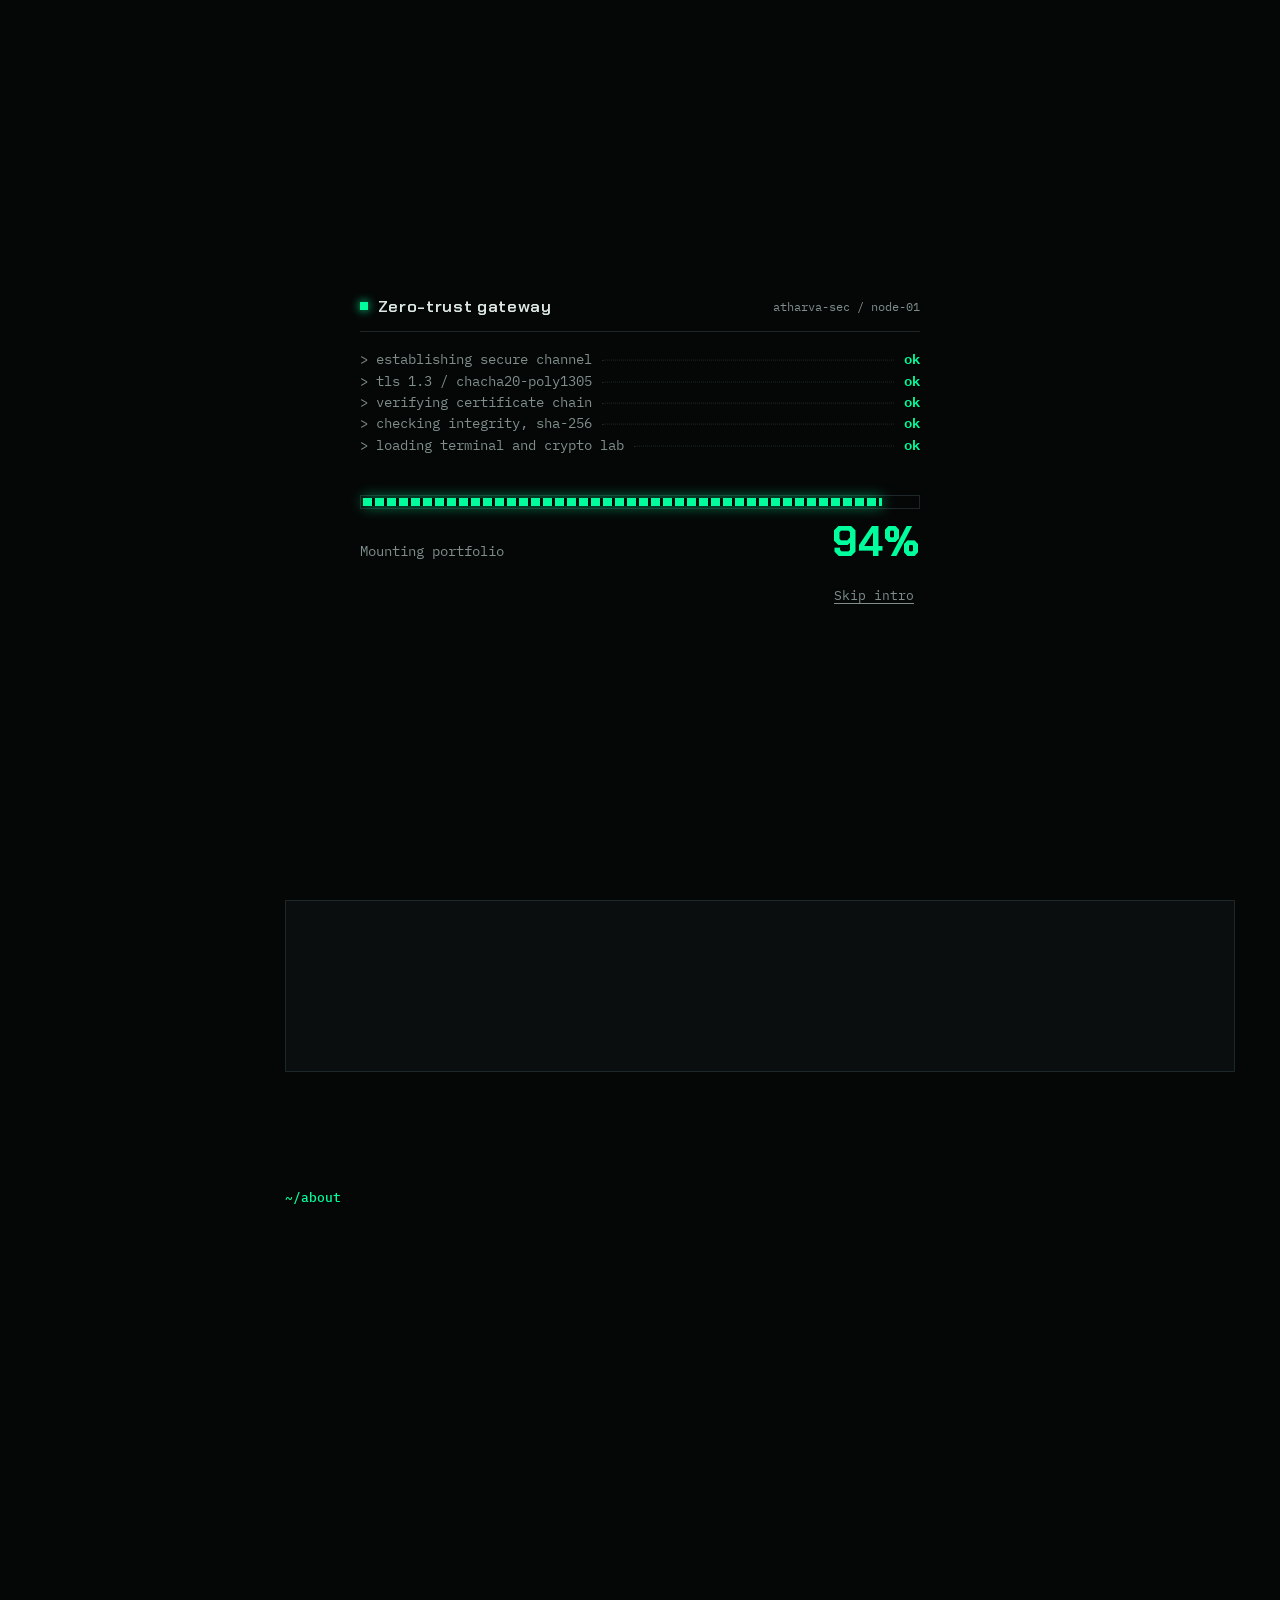
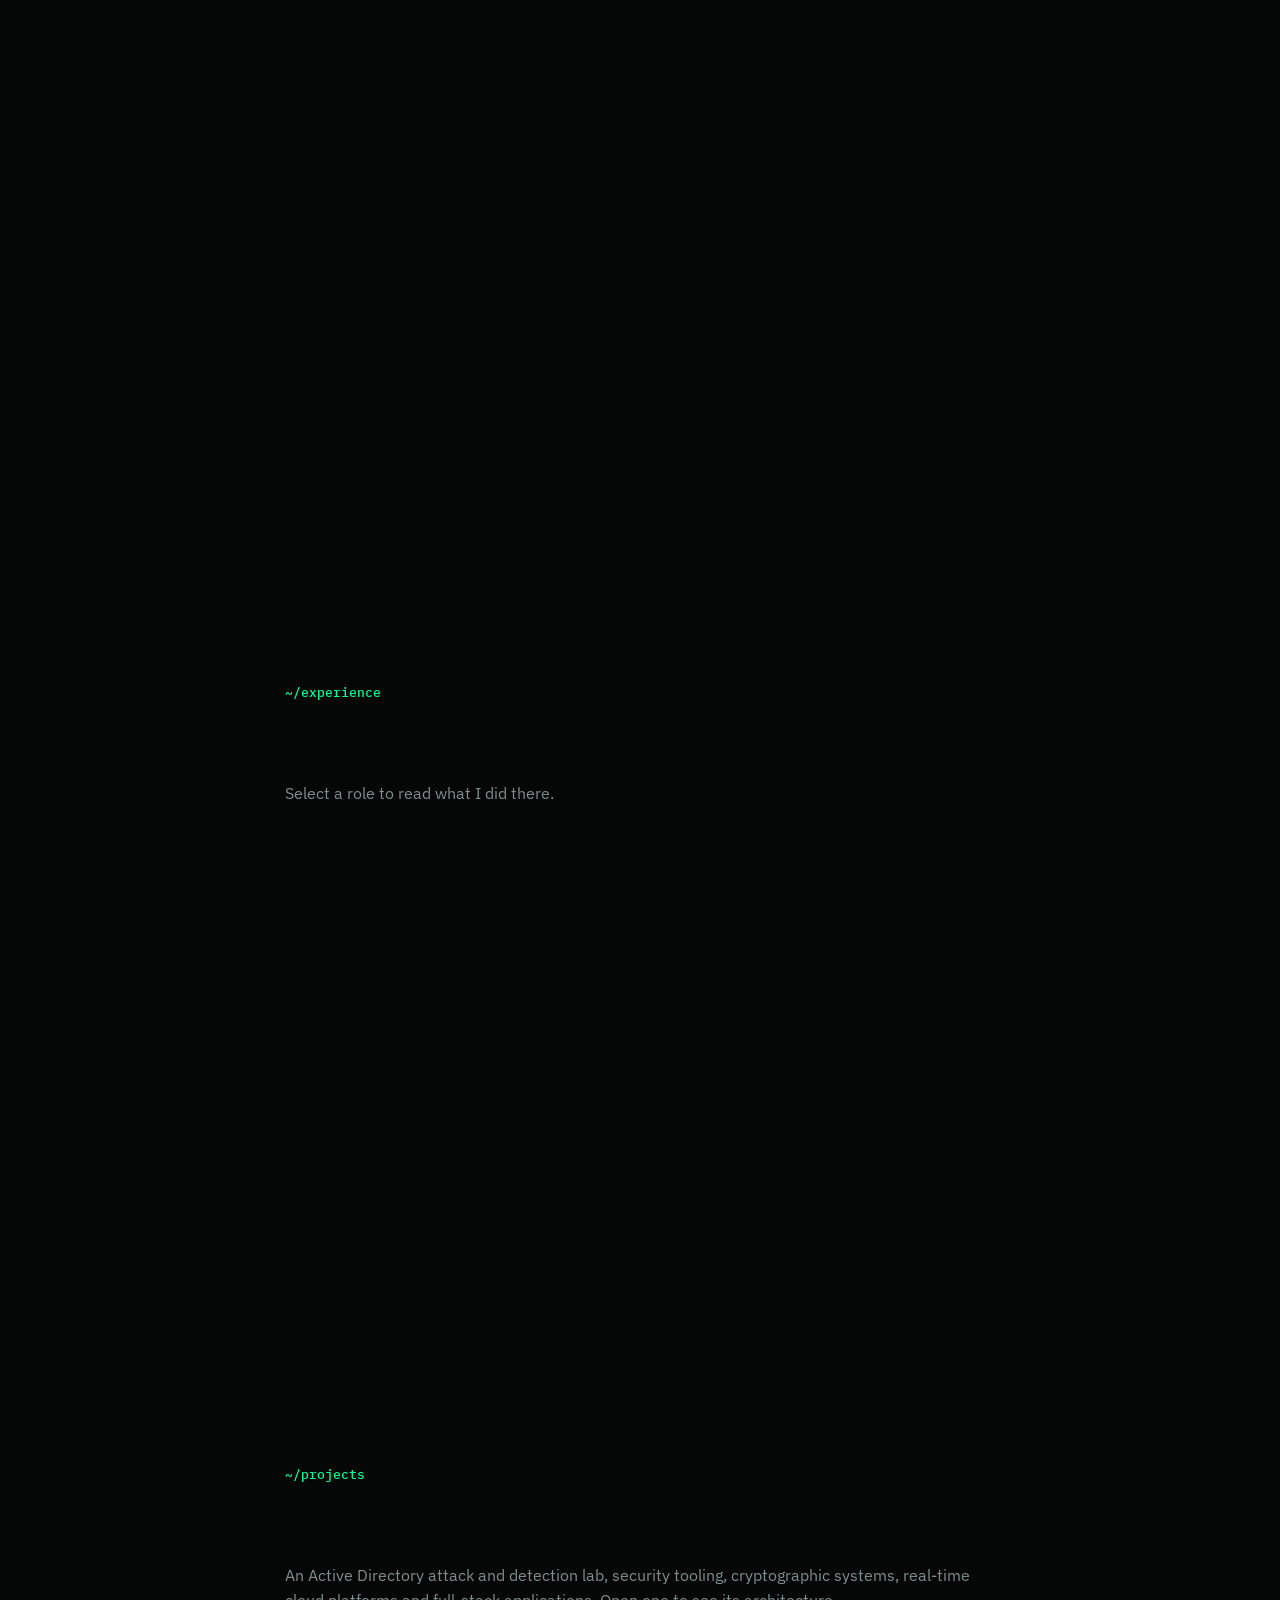
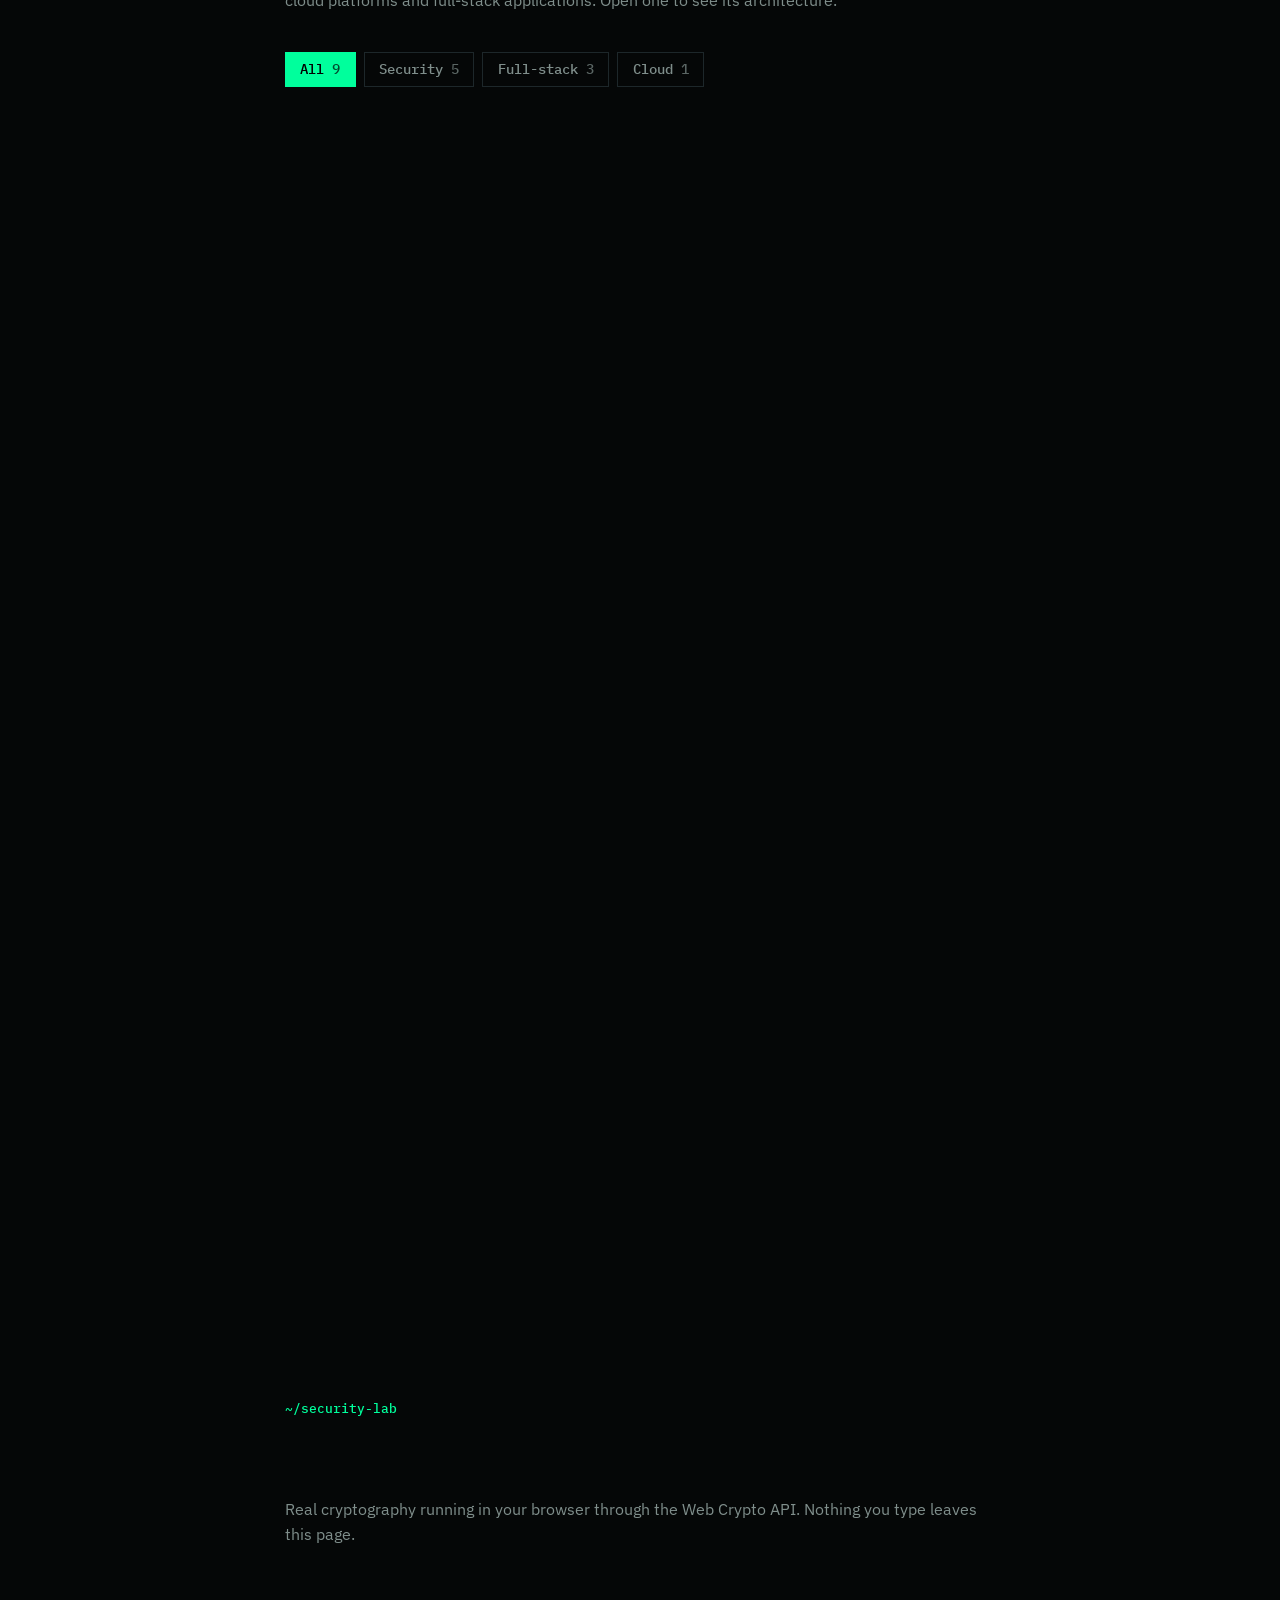
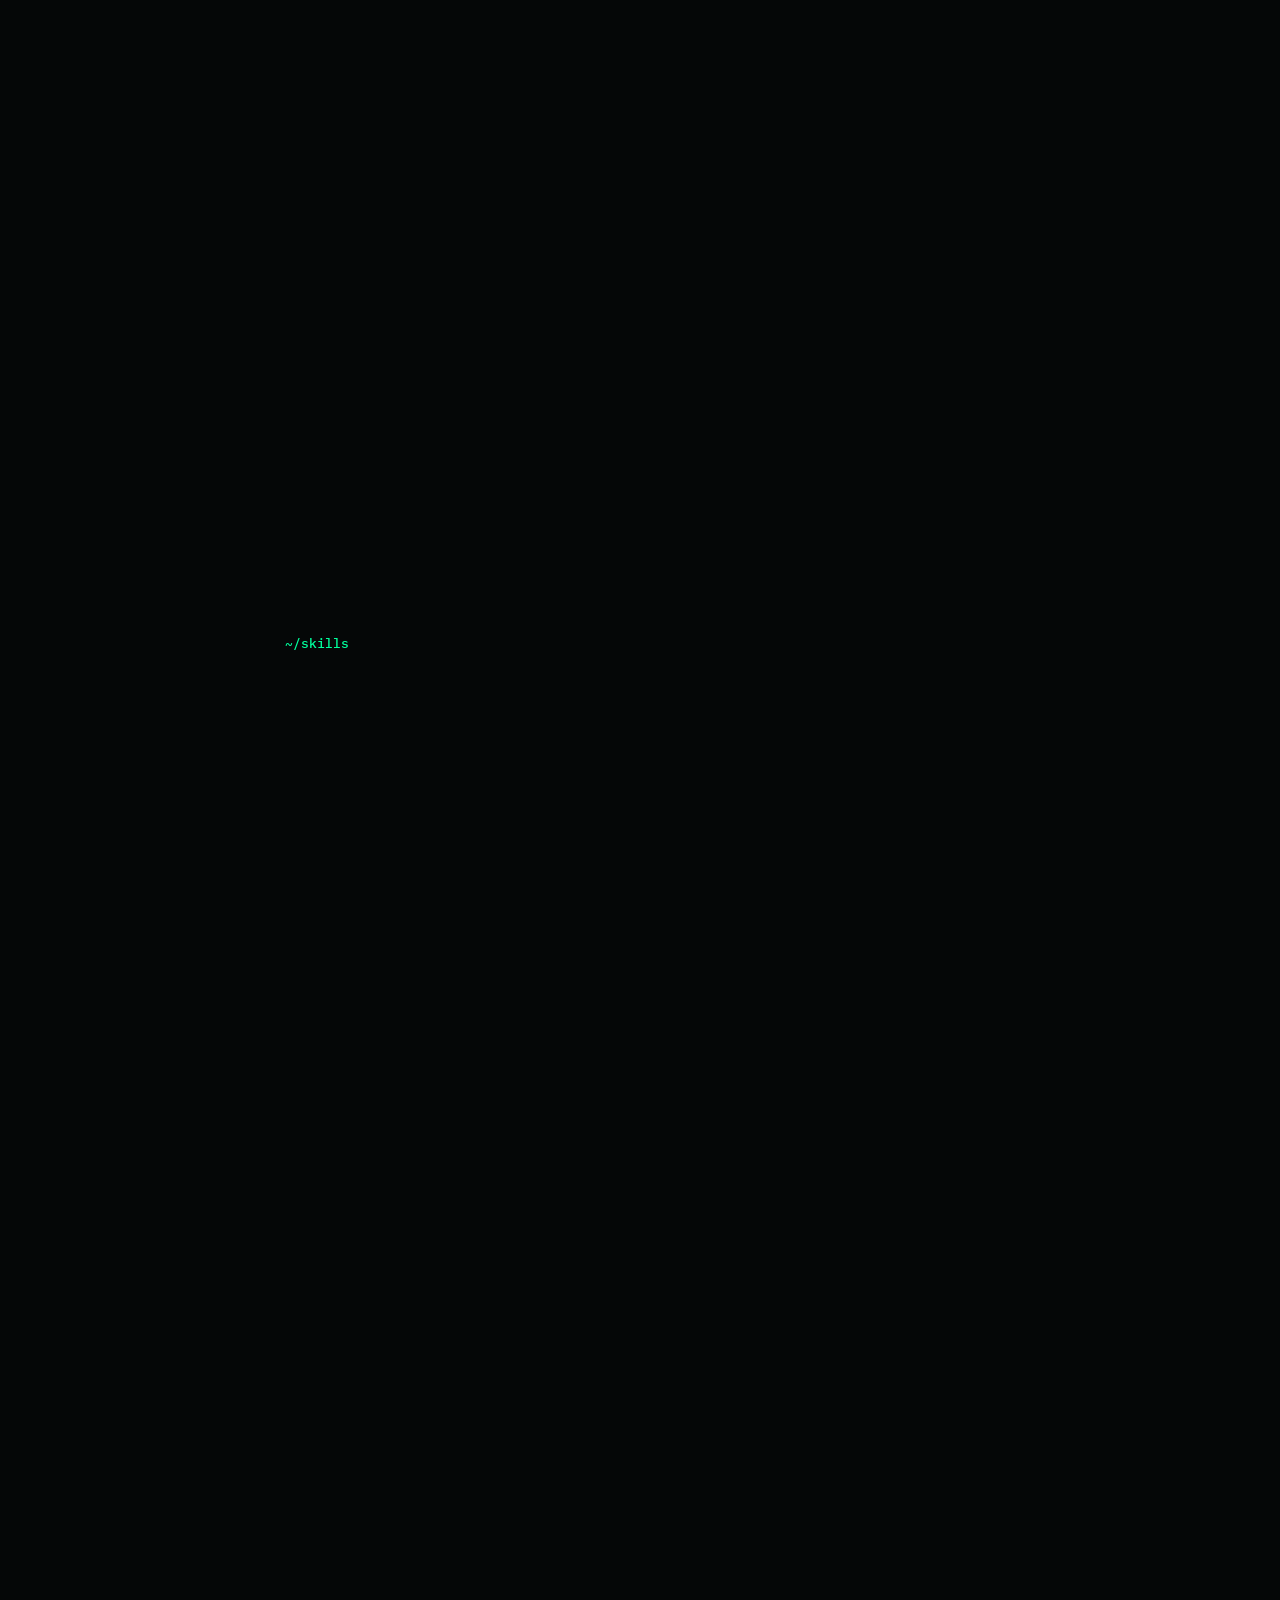
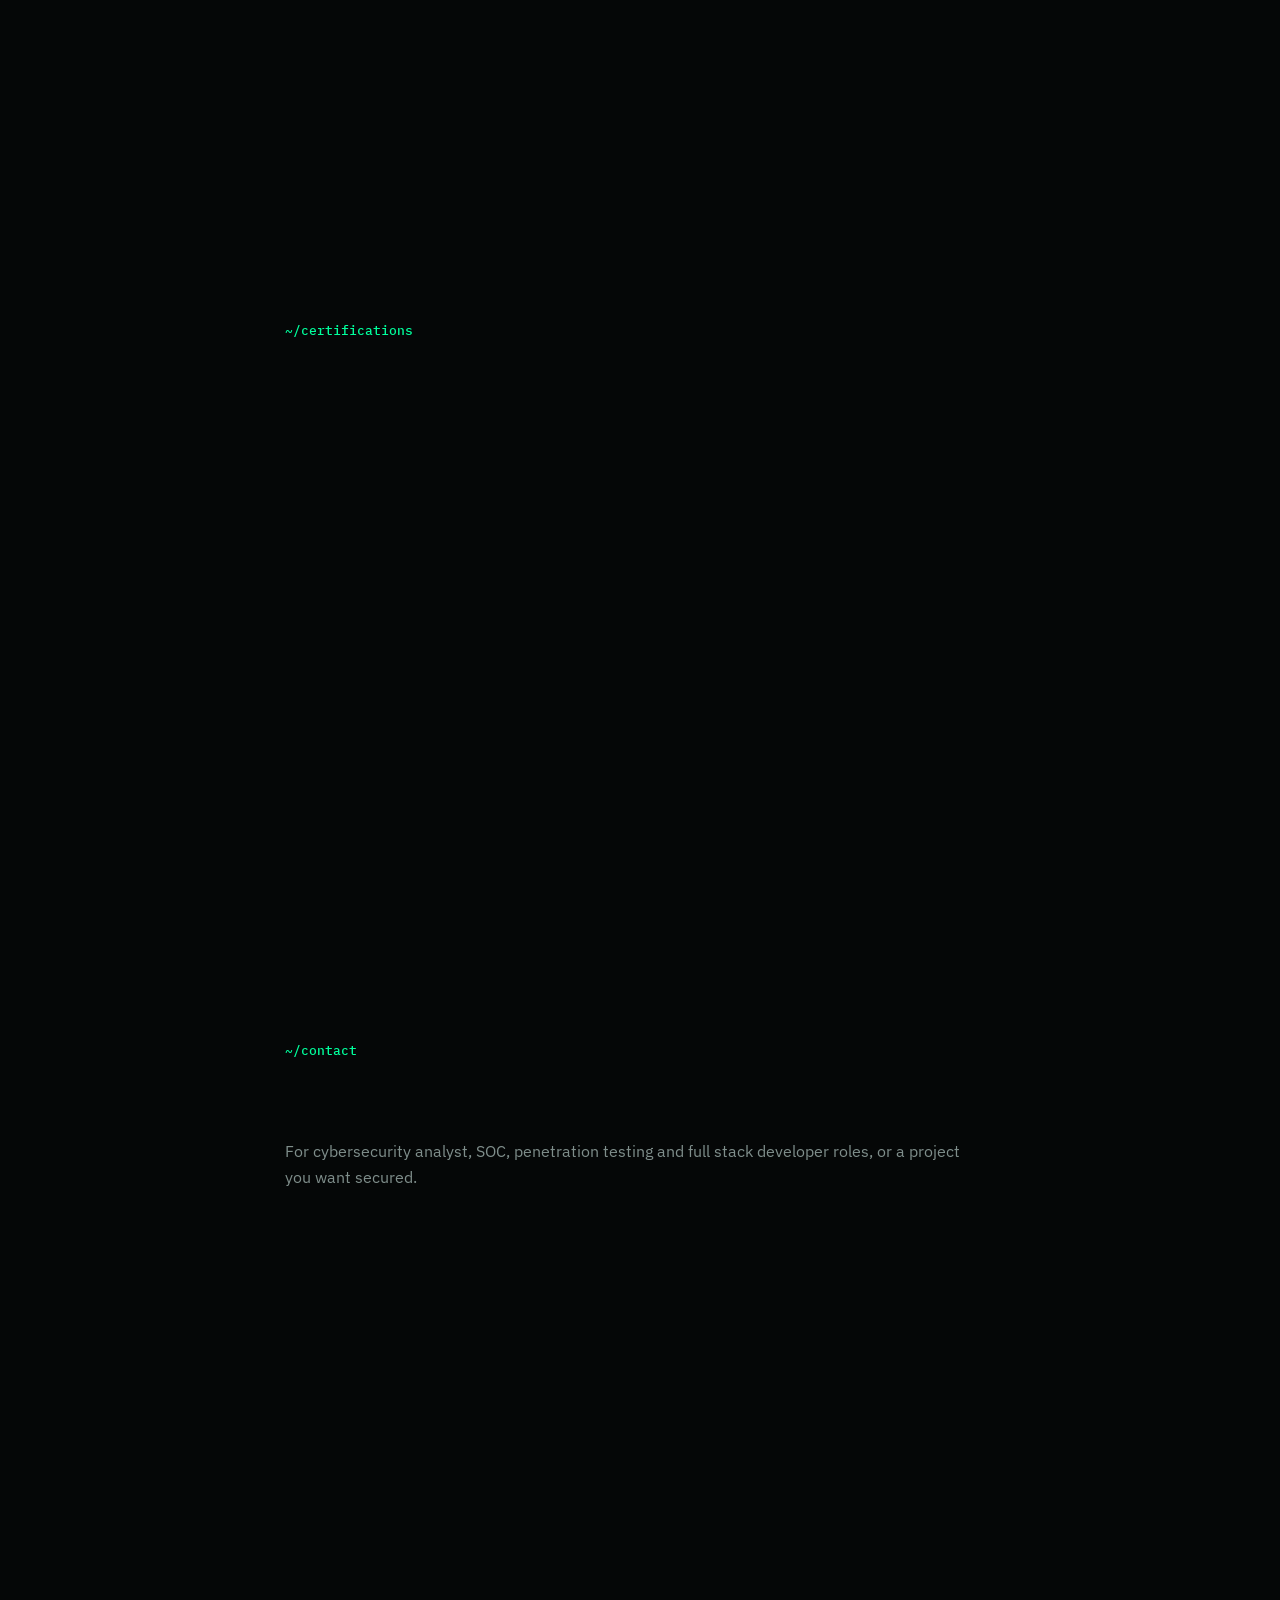
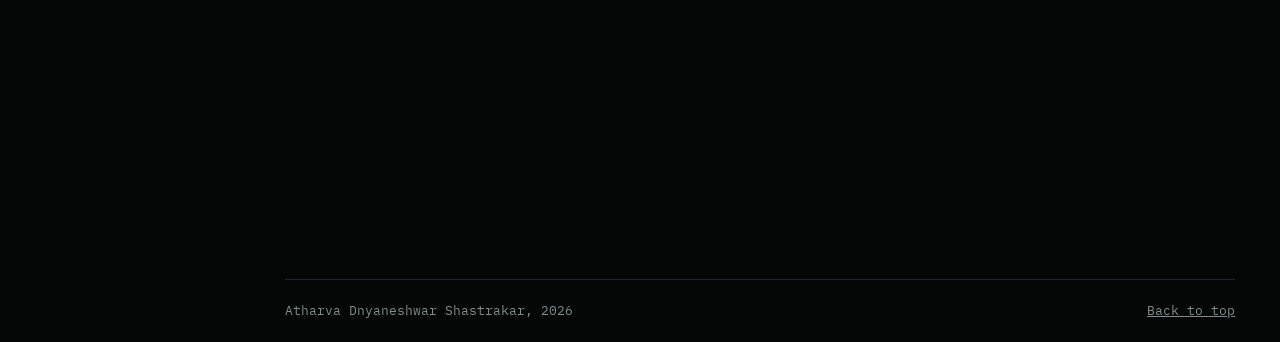
==== commit f433b060: "Add Active Directory Threat Detection Lab and DNS Lookup CLI projects Adds both projects to the proj" ====
--- a/index.html
+++ b/index.html
@@ -14,7 +14,7 @@
   <link rel="preconnect" href="https://fonts.googleapis.com">
   <link rel="preconnect" href="https://fonts.gstatic.com" crossorigin>
   <link rel="stylesheet" href="https://fonts.googleapis.com/css2?family=Chakra+Petch:wght@500;600;700&family=IBM+Plex+Mono:wght@400;500;600&family=IBM+Plex+Sans:wght@400;500;600&display=swap">
-  <link rel="stylesheet" href="assets/css/site.css?v=3">
+  <link rel="stylesheet" href="assets/css/site.css?v=4">
   <noscript><style>.gate{display:none}body.is-loading{overflow:auto}</style></noscript>
 </head>
 <body class="is-loading">
@@ -133,7 +133,7 @@
 
     <!-- Projects -->
     <section class="sec" id="projects">
-      <header class="sec-head"><span class="path">~/projects</span><h2>Engineered projects</h2><p>Cryptographic tools, zero-knowledge security systems, real-time cloud platforms and full-stack applications. Open one to see its architecture.</p></header>
+      <header class="sec-head"><span class="path">~/projects</span><h2>Engineered projects</h2><p>An Active Directory attack and detection lab, security tooling, cryptographic systems, real-time cloud platforms and full-stack applications. Open one to see its architecture.</p></header>
       <div class="filters" id="filters" role="group" aria-label="Filter projects"></div>
       <div class="proj" id="proj"></div>
     </section>
@@ -266,8 +266,8 @@
     <div id="drawer-body"></div>
   </dialog>
 
-  <script src="assets/js/data.js?v=3"></script>
-  <script src="assets/js/projects.js?v=3"></script>
-  <script src="assets/js/site.js?v=3"></script>
+  <script src="assets/js/data.js?v=4"></script>
+  <script src="assets/js/projects.js?v=4"></script>
+  <script src="assets/js/site.js?v=4"></script>
 </body>
 </html>
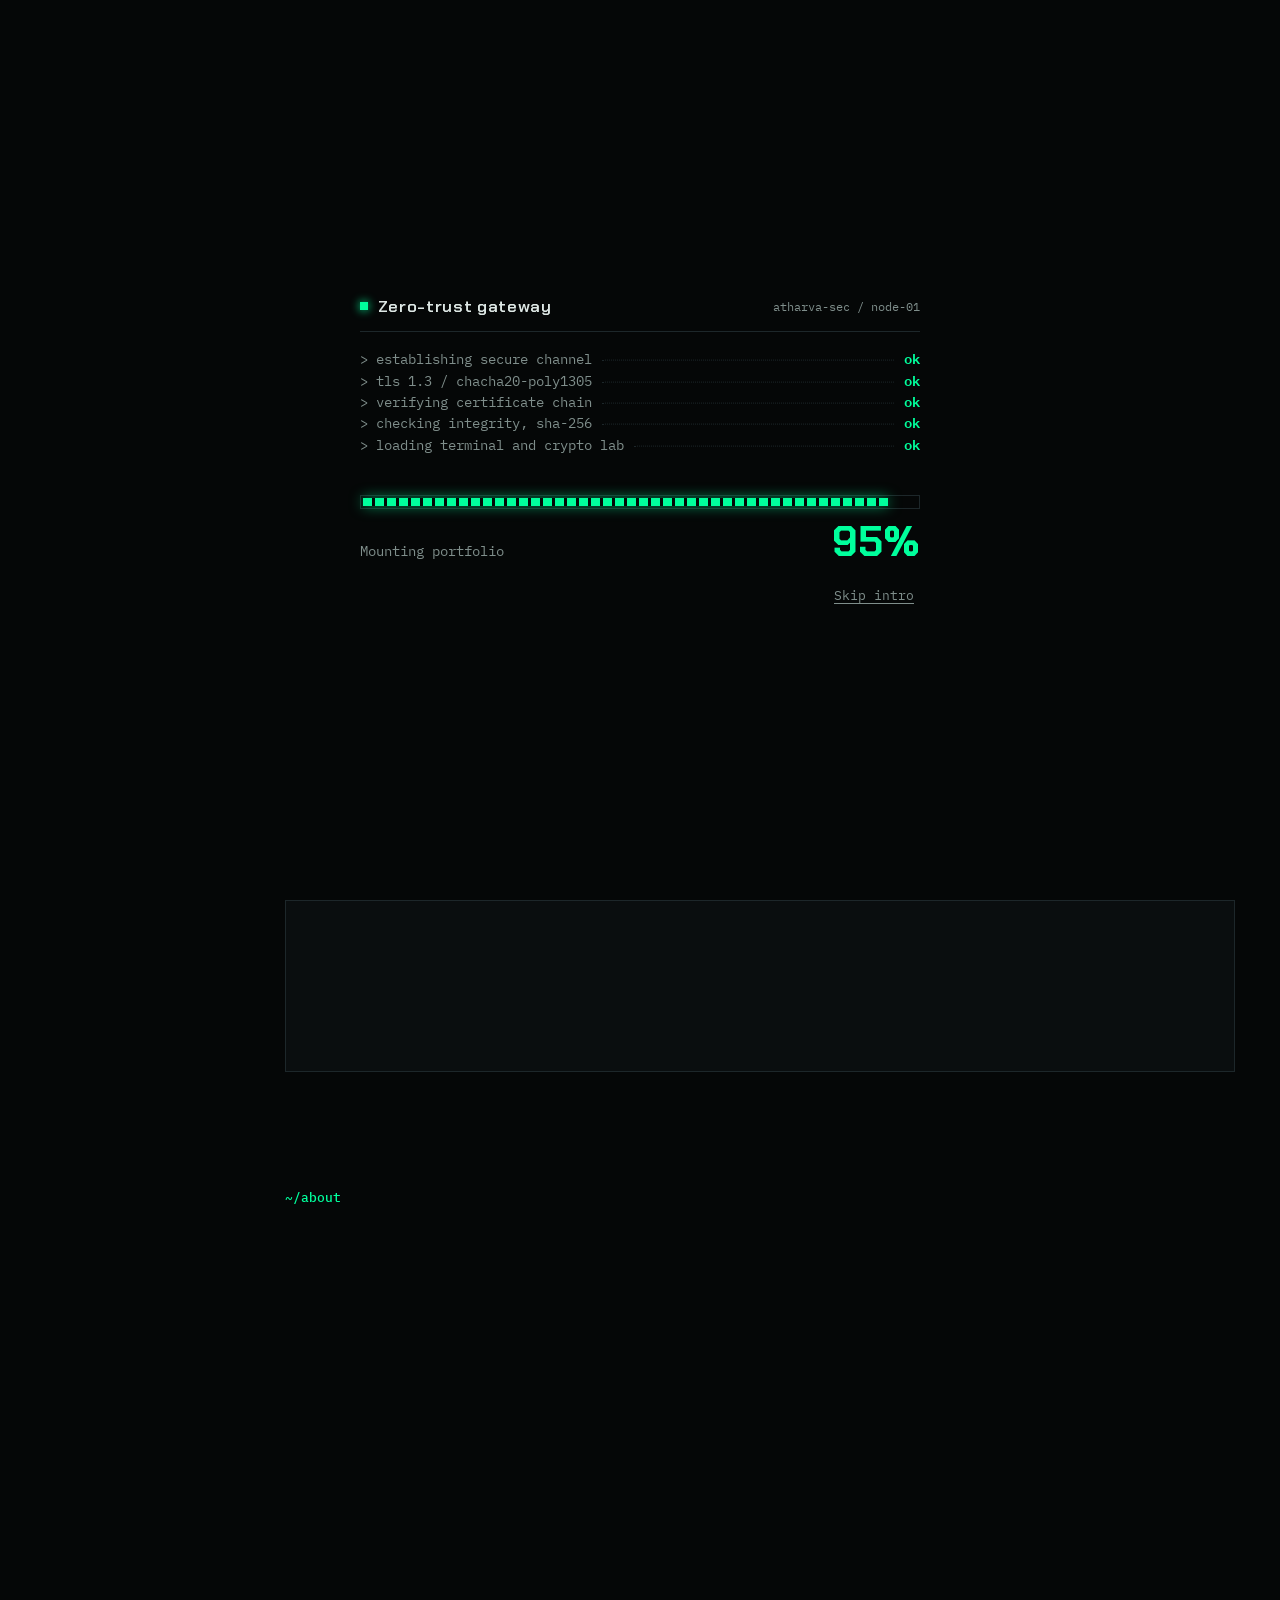
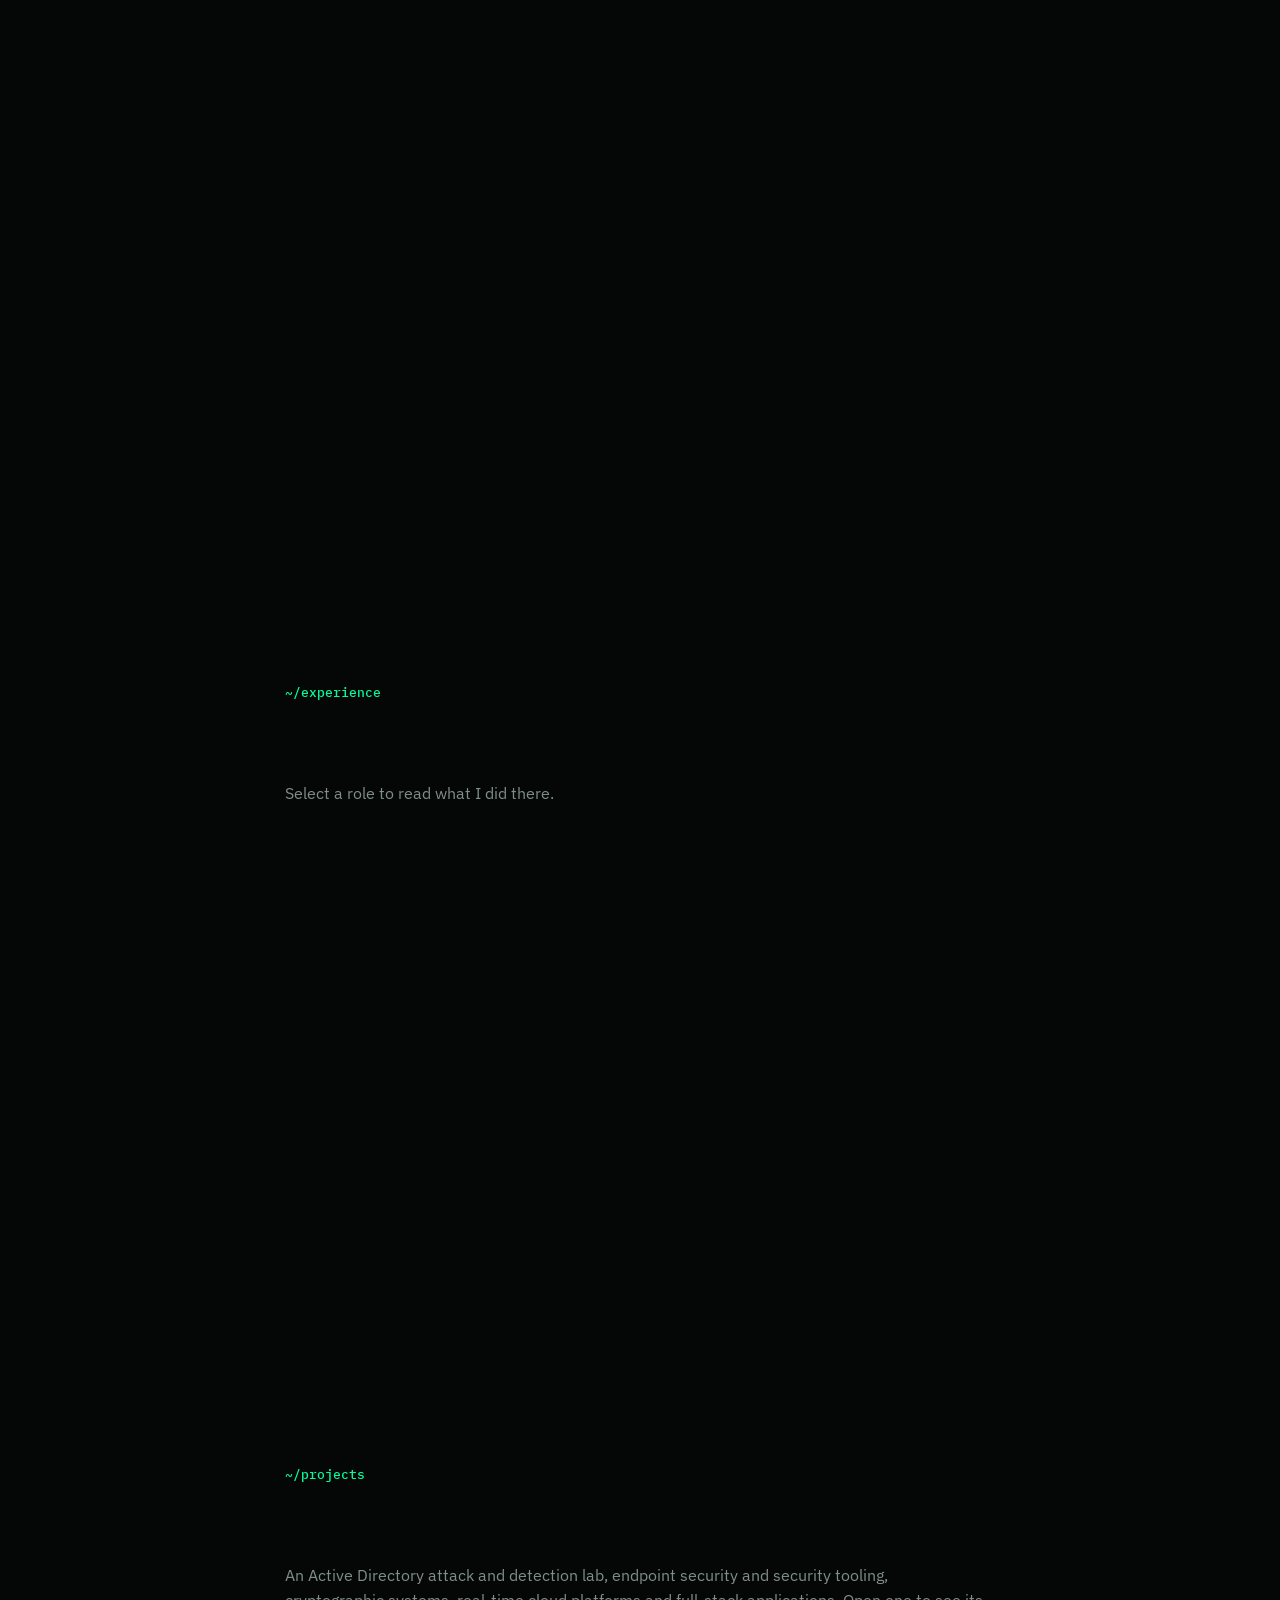
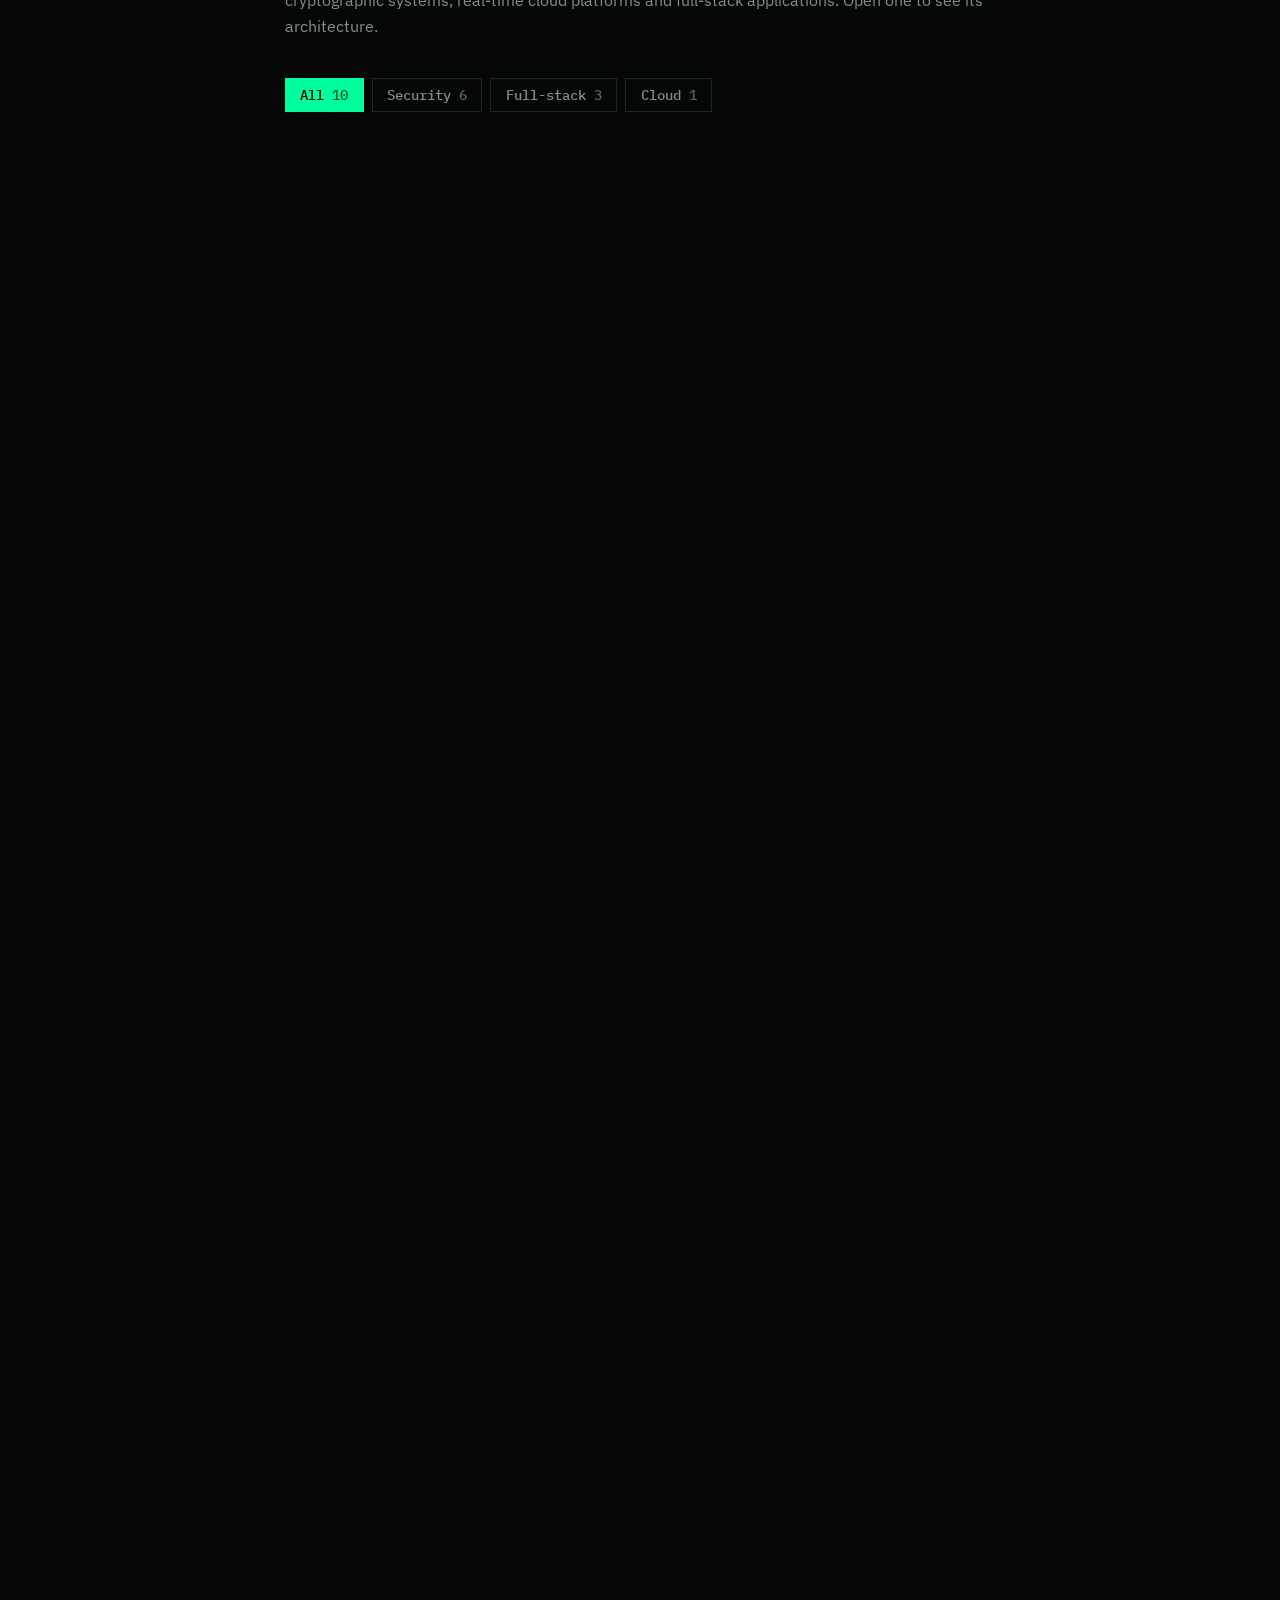
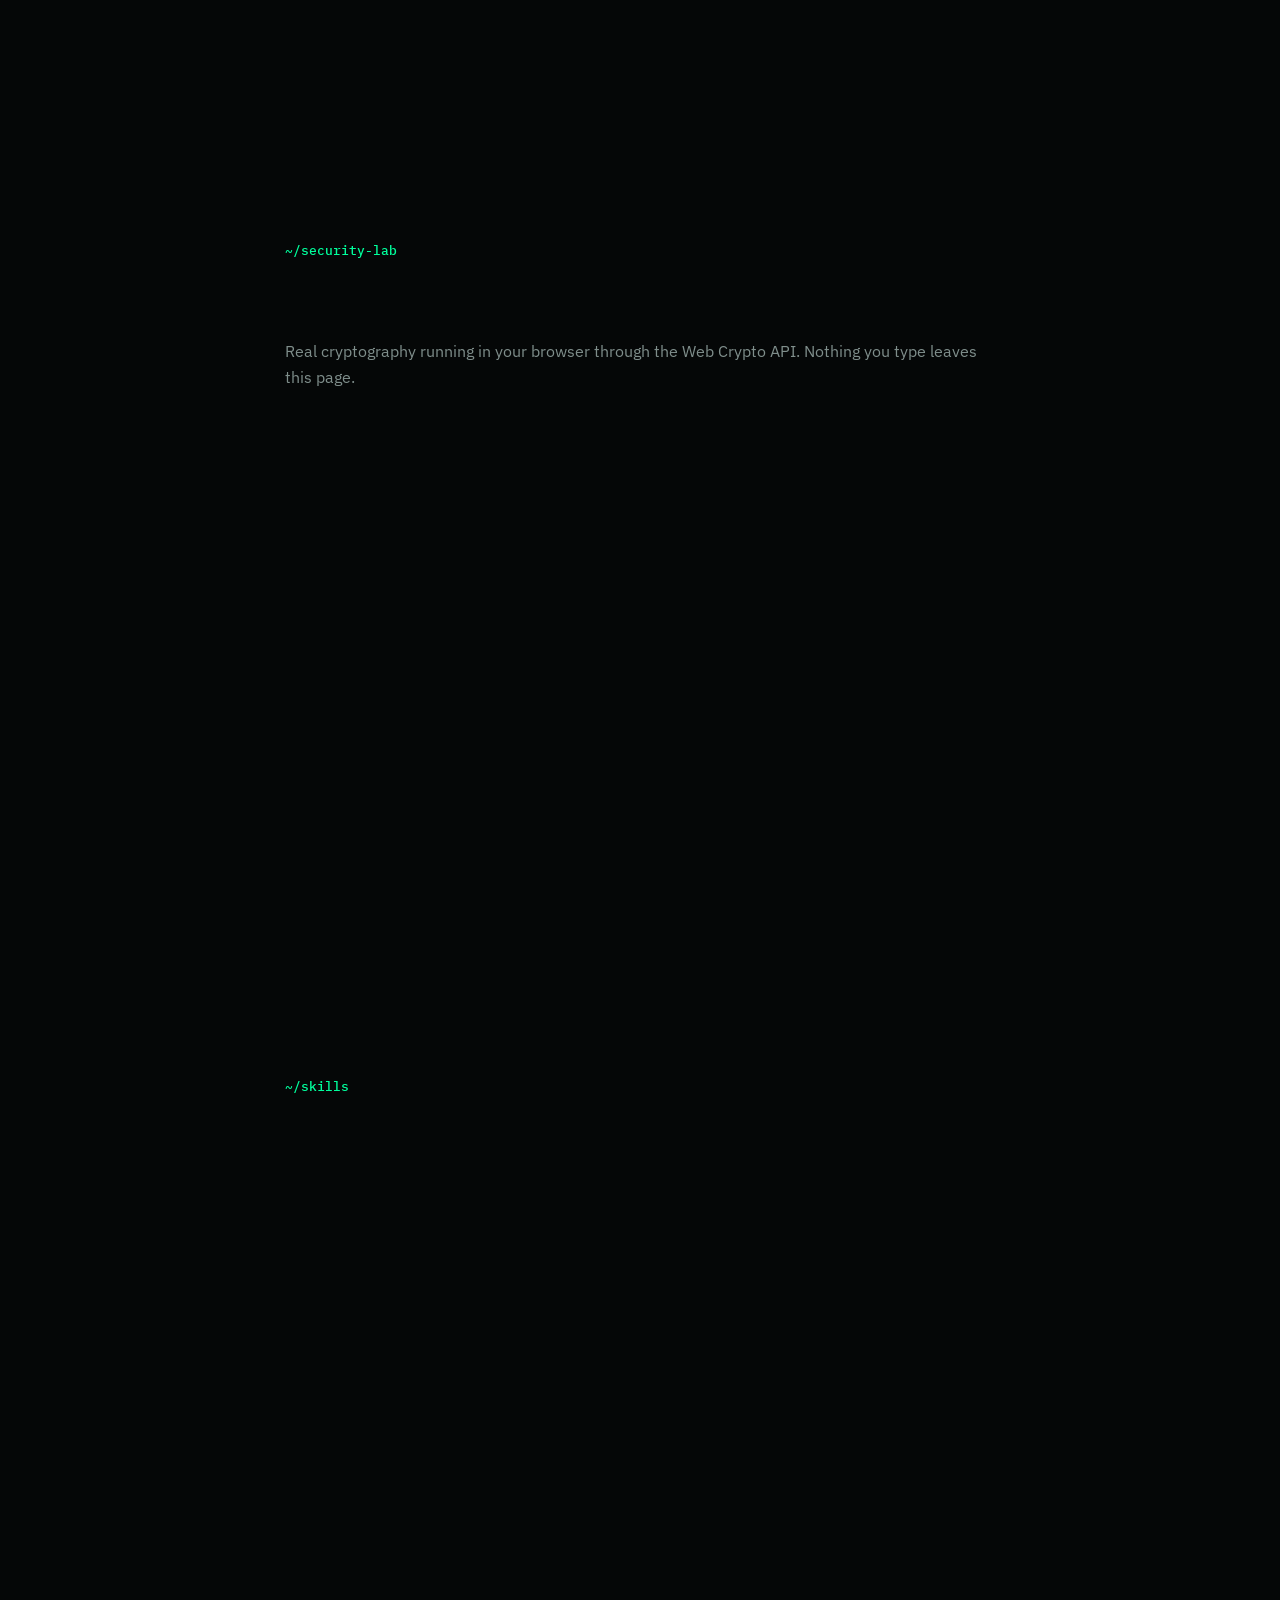
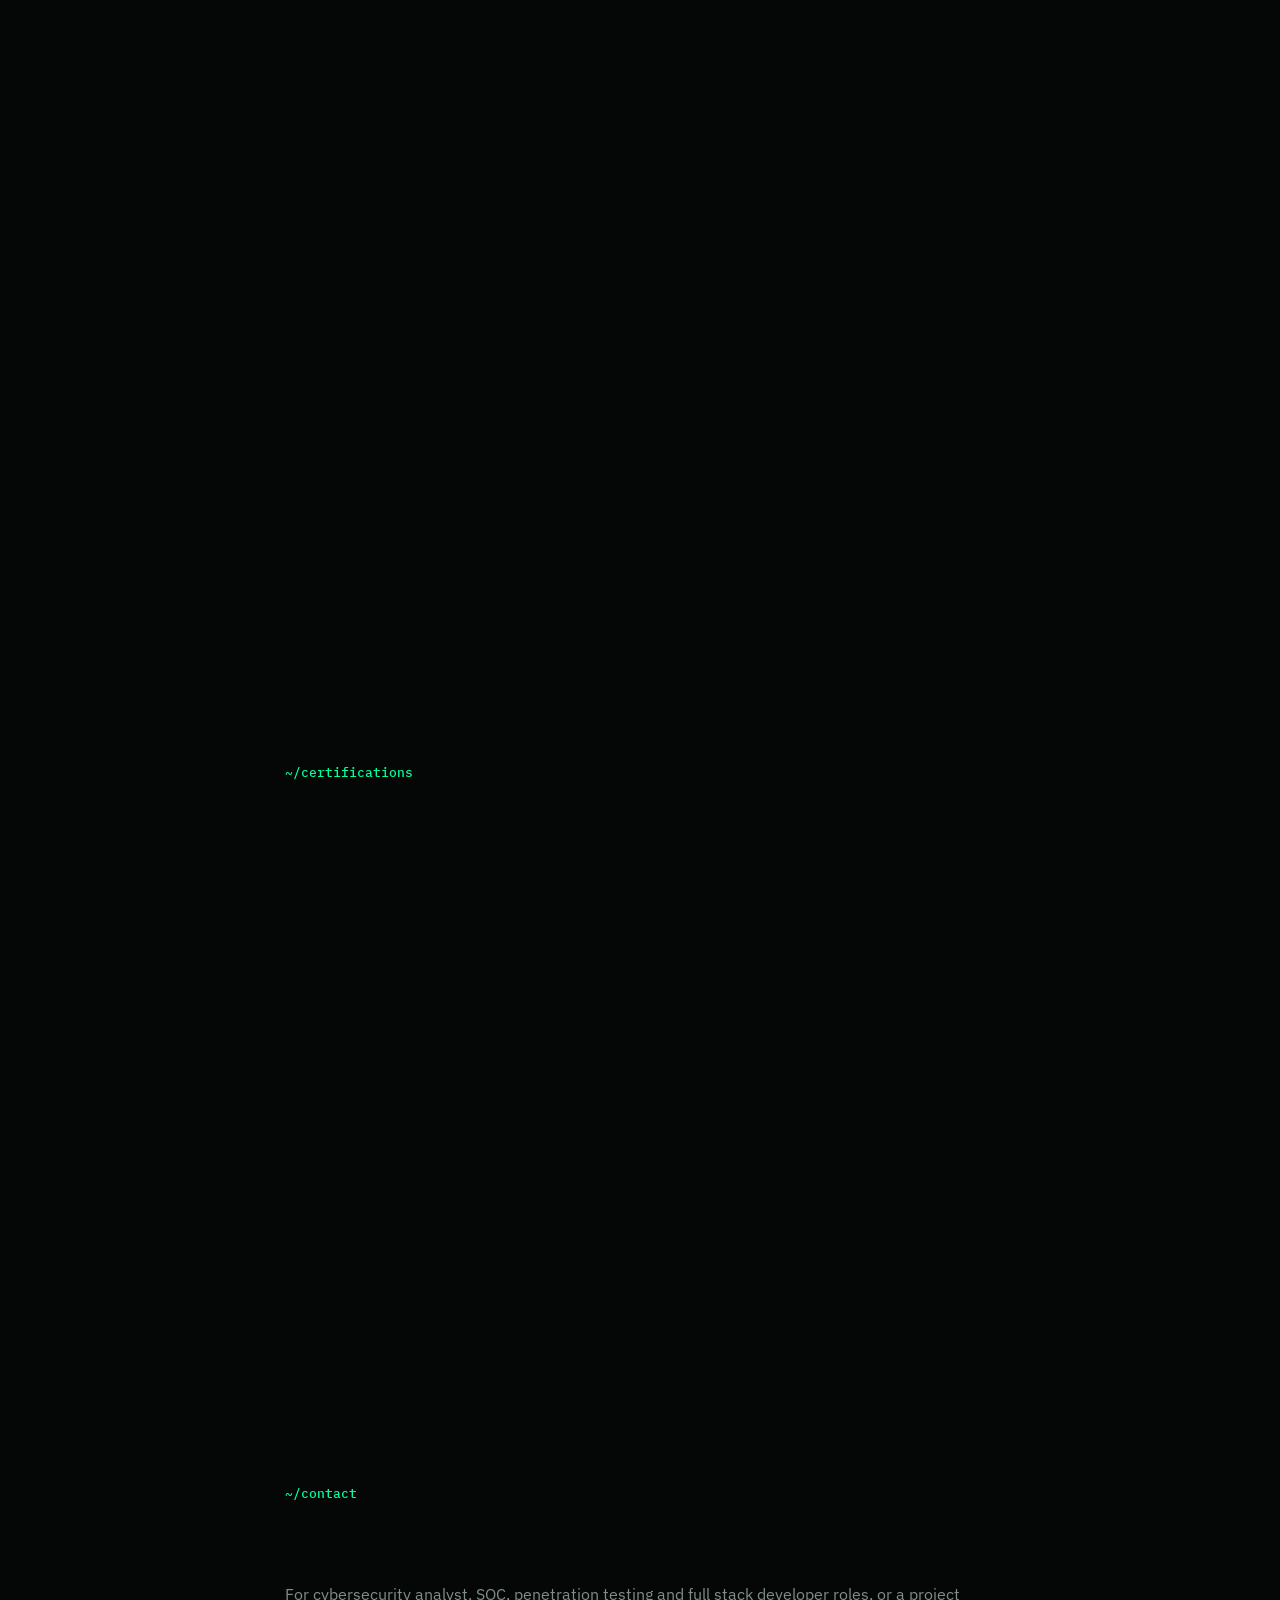
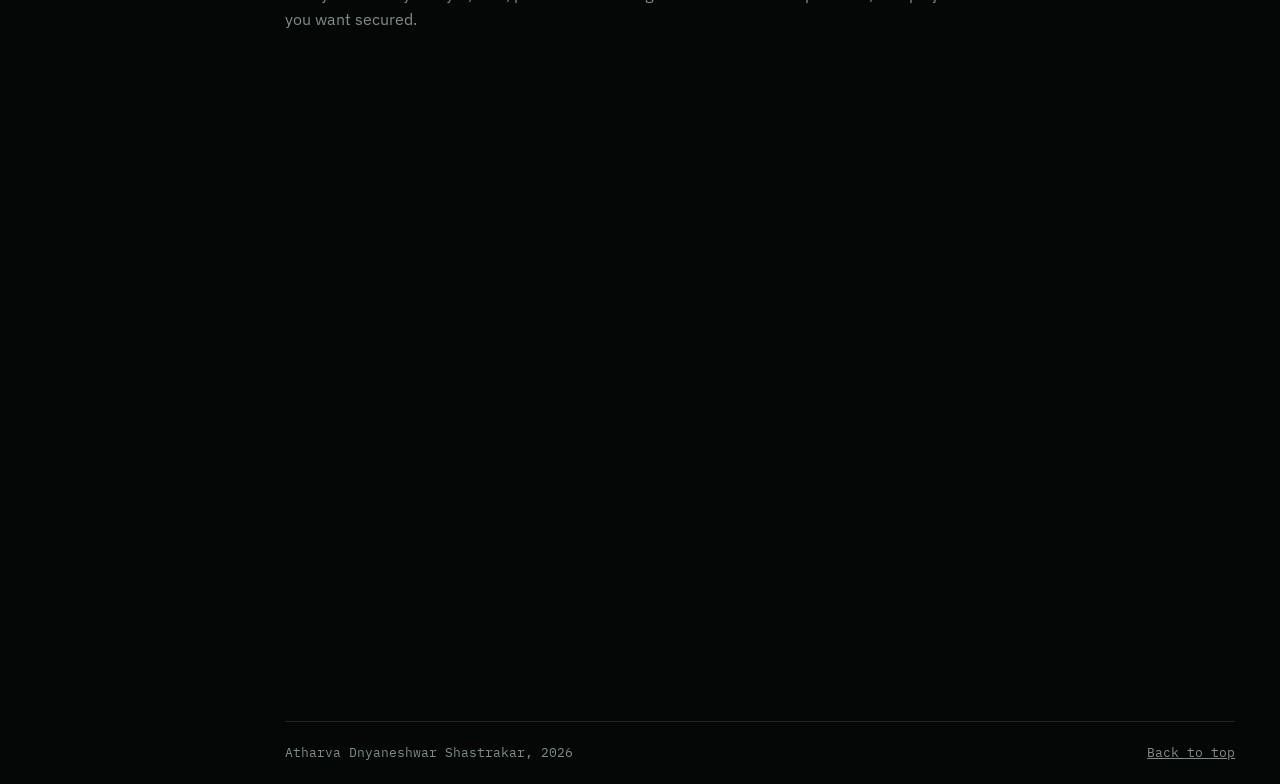
==== commit 63ab7cb2: "Add KillSwitch project Adds the KillSwitch auto-lock and remote wipe project with its architecture c" ====
--- a/index.html
+++ b/index.html
@@ -14,7 +14,7 @@
   <link rel="preconnect" href="https://fonts.googleapis.com">
   <link rel="preconnect" href="https://fonts.gstatic.com" crossorigin>
   <link rel="stylesheet" href="https://fonts.googleapis.com/css2?family=Chakra+Petch:wght@500;600;700&family=IBM+Plex+Mono:wght@400;500;600&family=IBM+Plex+Sans:wght@400;500;600&display=swap">
-  <link rel="stylesheet" href="assets/css/site.css?v=4">
+  <link rel="stylesheet" href="assets/css/site.css?v=5">
   <noscript><style>.gate{display:none}body.is-loading{overflow:auto}</style></noscript>
 </head>
 <body class="is-loading">
@@ -133,7 +133,7 @@
 
     <!-- Projects -->
     <section class="sec" id="projects">
-      <header class="sec-head"><span class="path">~/projects</span><h2>Engineered projects</h2><p>An Active Directory attack and detection lab, security tooling, cryptographic systems, real-time cloud platforms and full-stack applications. Open one to see its architecture.</p></header>
+      <header class="sec-head"><span class="path">~/projects</span><h2>Engineered projects</h2><p>An Active Directory attack and detection lab, endpoint security and security tooling, cryptographic systems, real-time cloud platforms and full-stack applications. Open one to see its architecture.</p></header>
       <div class="filters" id="filters" role="group" aria-label="Filter projects"></div>
       <div class="proj" id="proj"></div>
     </section>
@@ -266,8 +266,8 @@
     <div id="drawer-body"></div>
   </dialog>
 
-  <script src="assets/js/data.js?v=4"></script>
-  <script src="assets/js/projects.js?v=4"></script>
-  <script src="assets/js/site.js?v=4"></script>
+  <script src="assets/js/data.js?v=5"></script>
+  <script src="assets/js/projects.js?v=5"></script>
+  <script src="assets/js/site.js?v=5"></script>
 </body>
 </html>
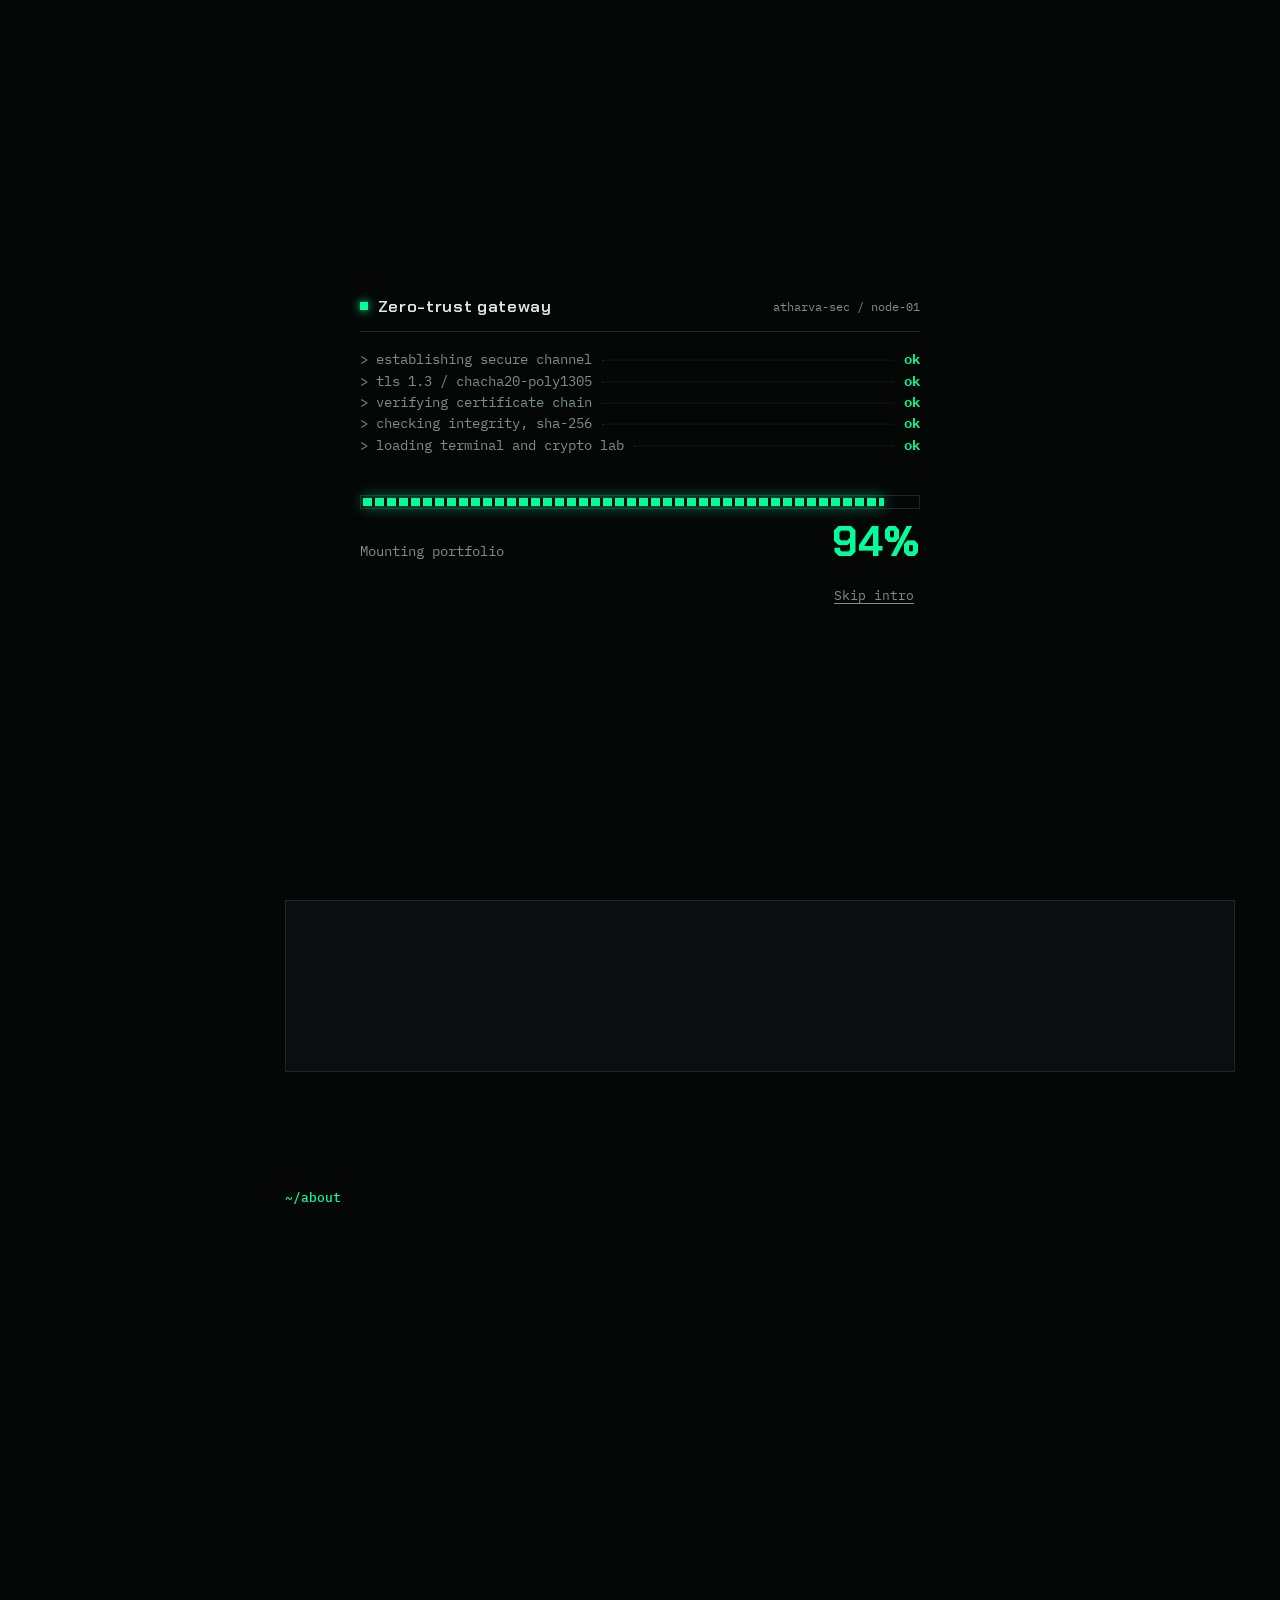
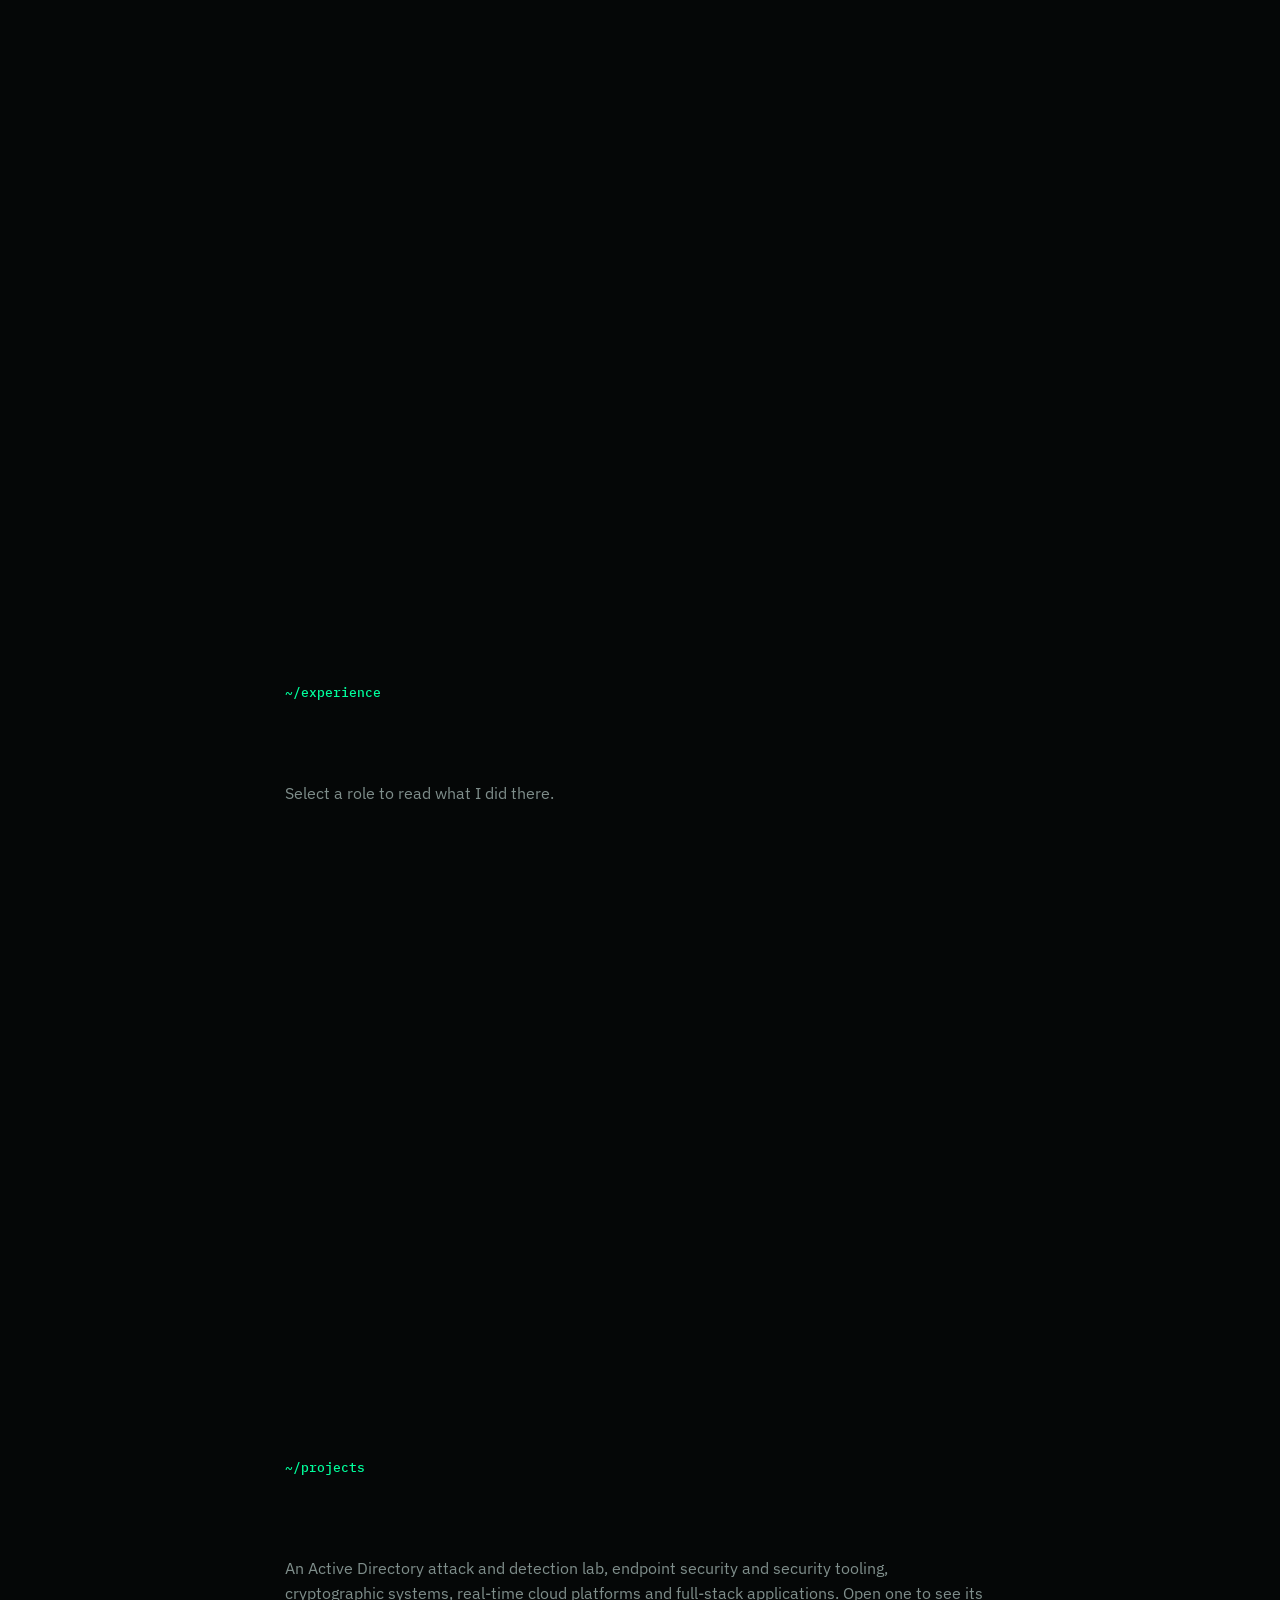
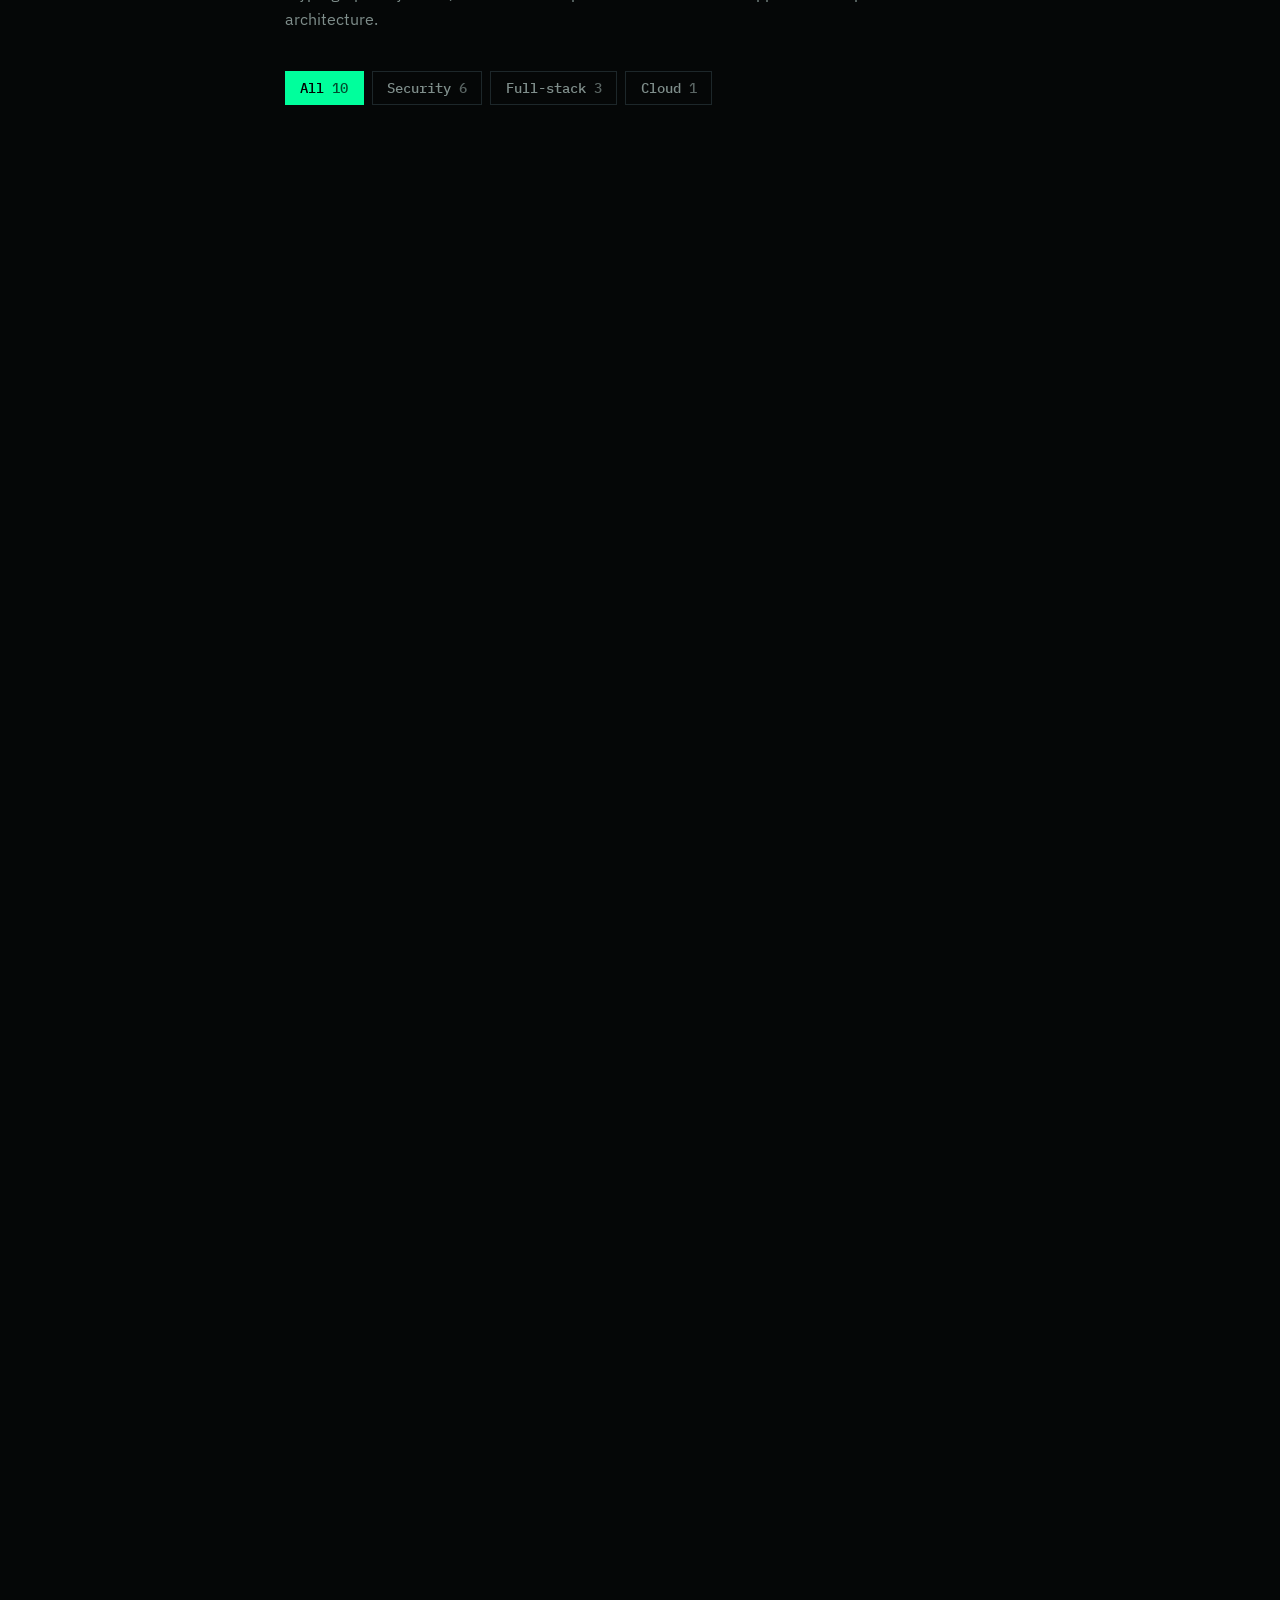
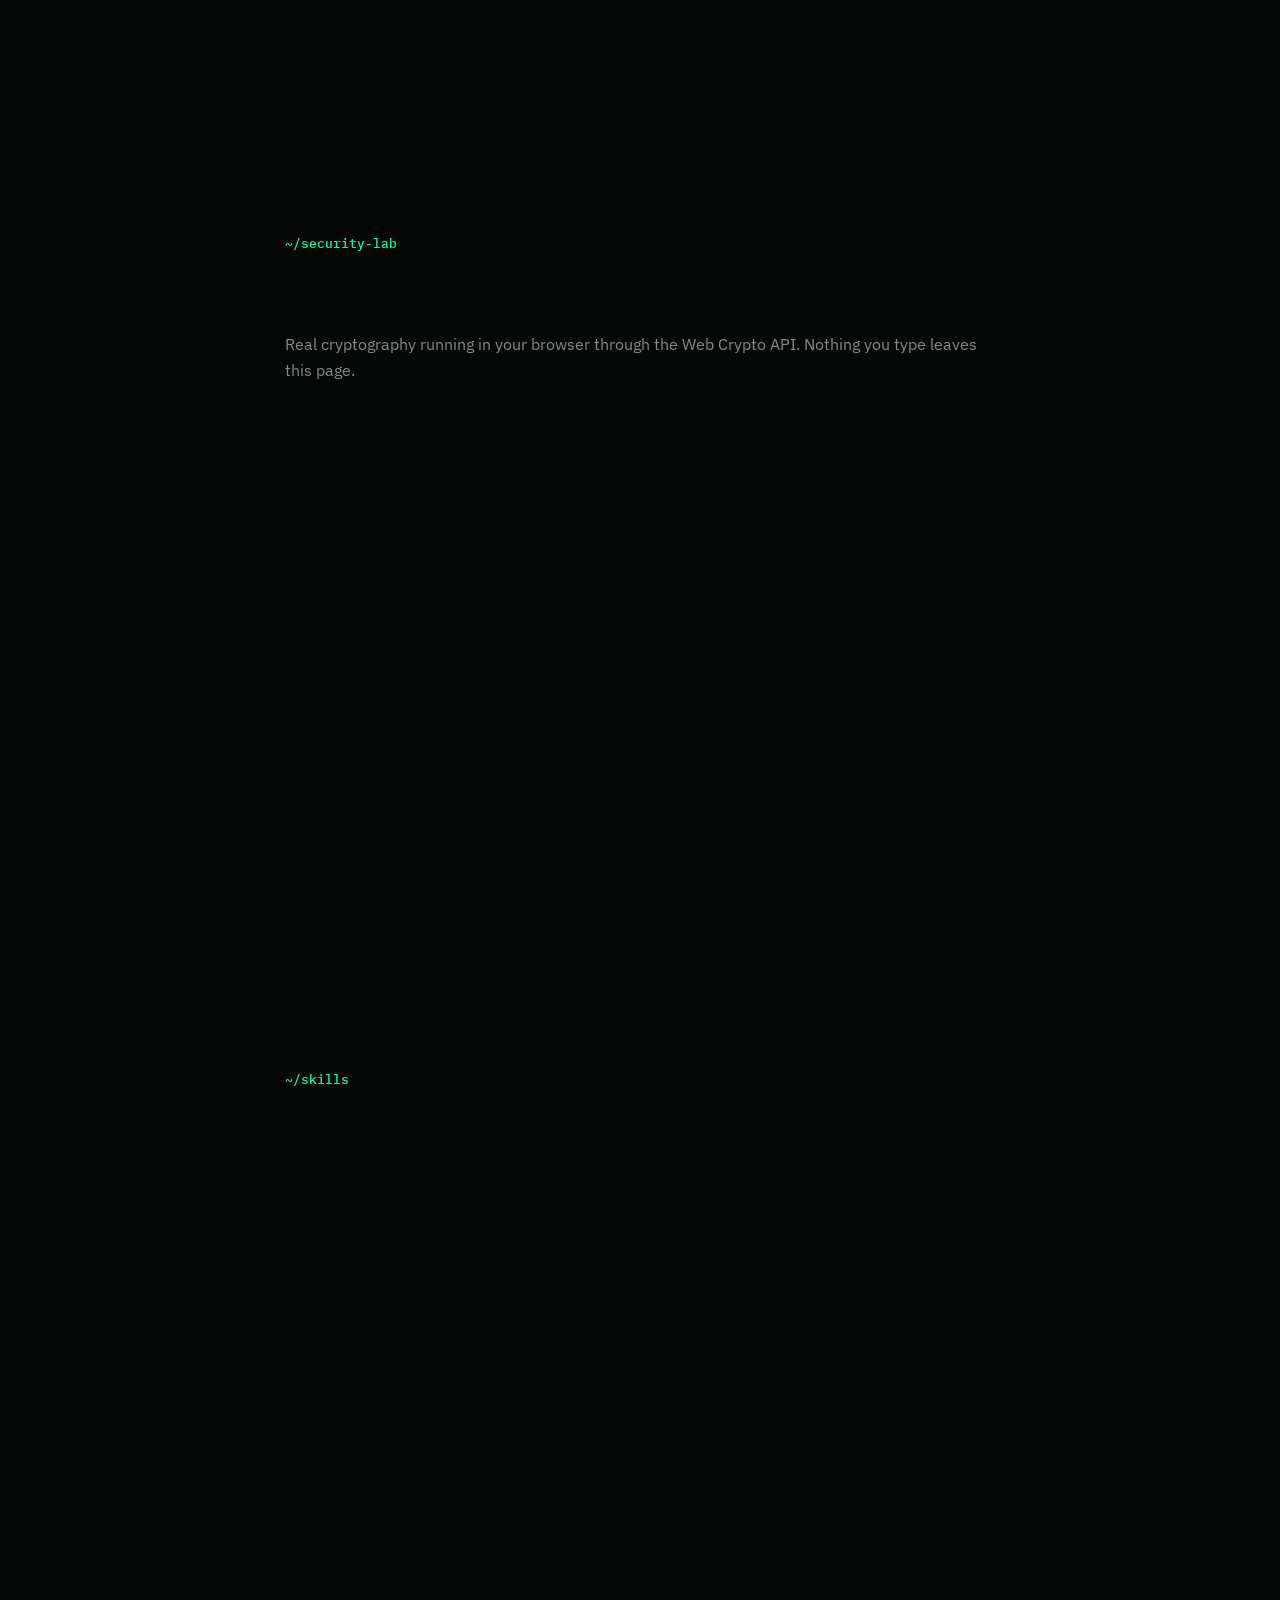
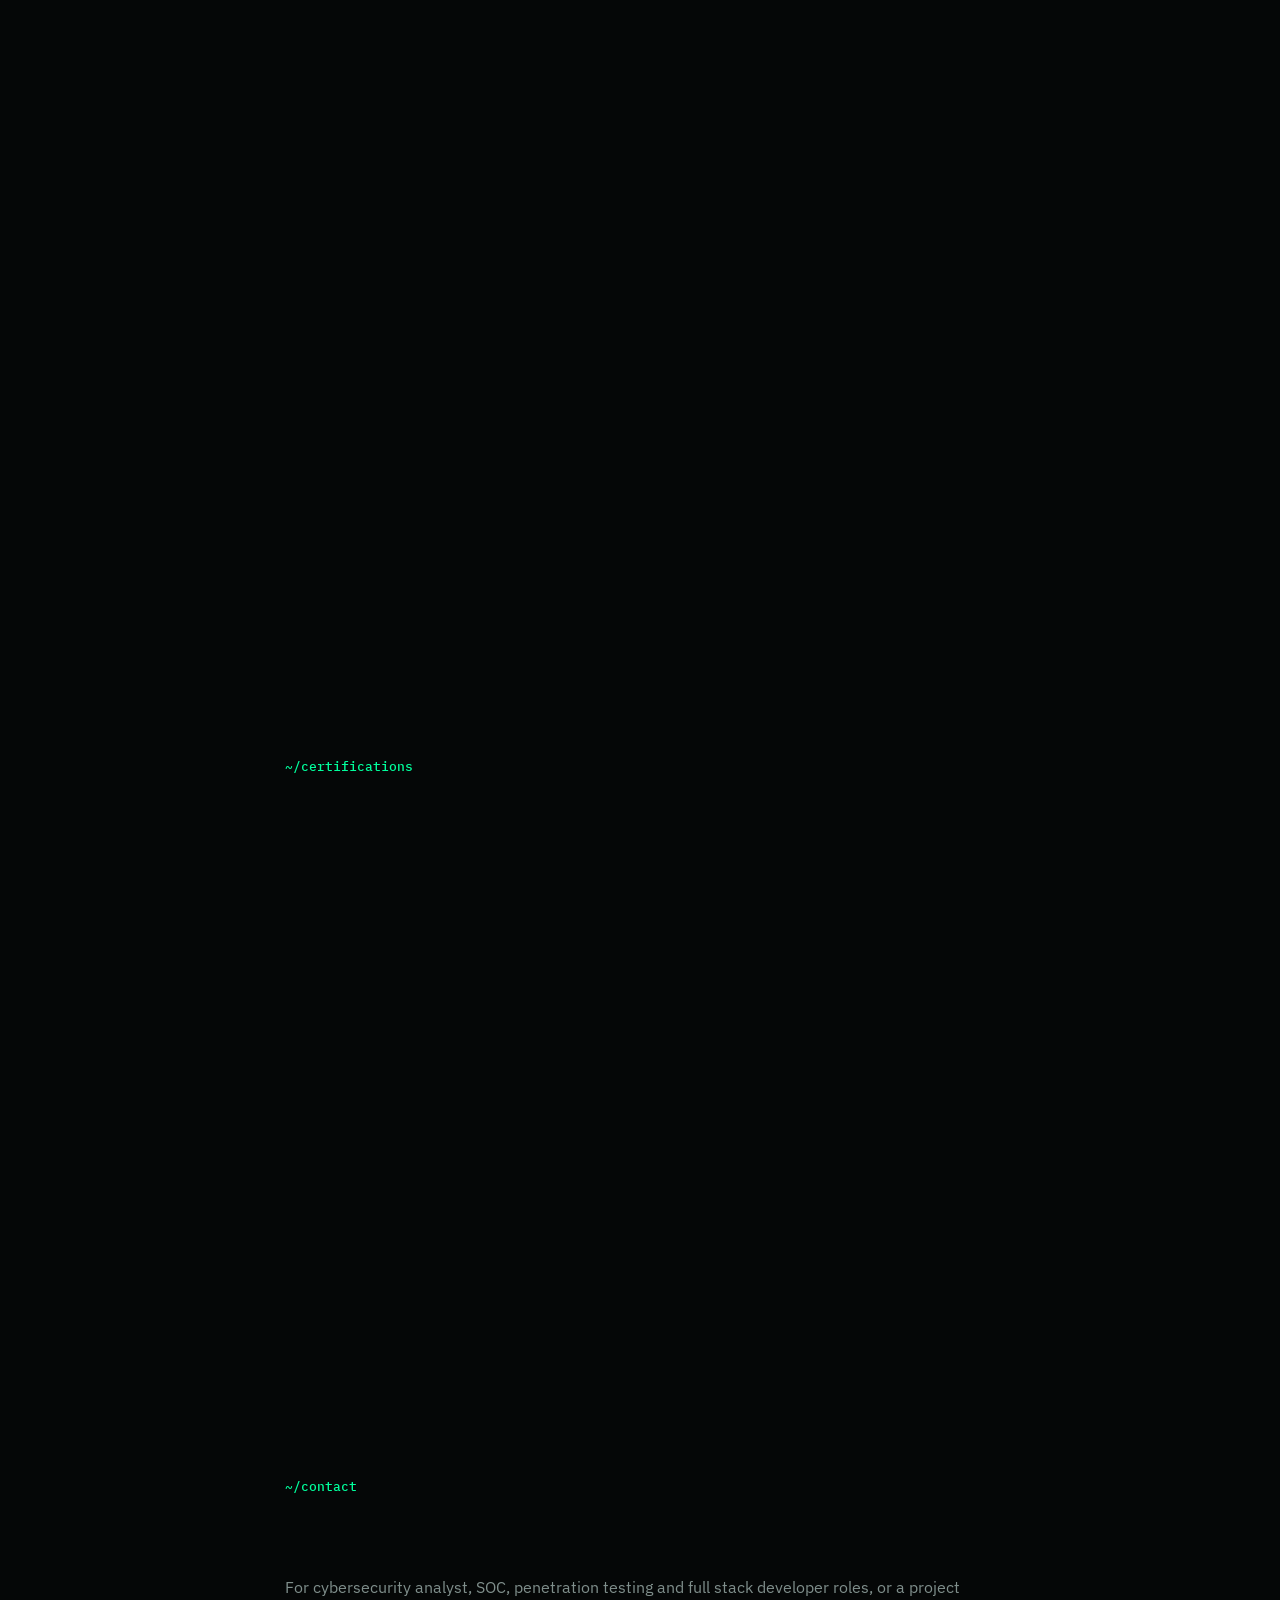
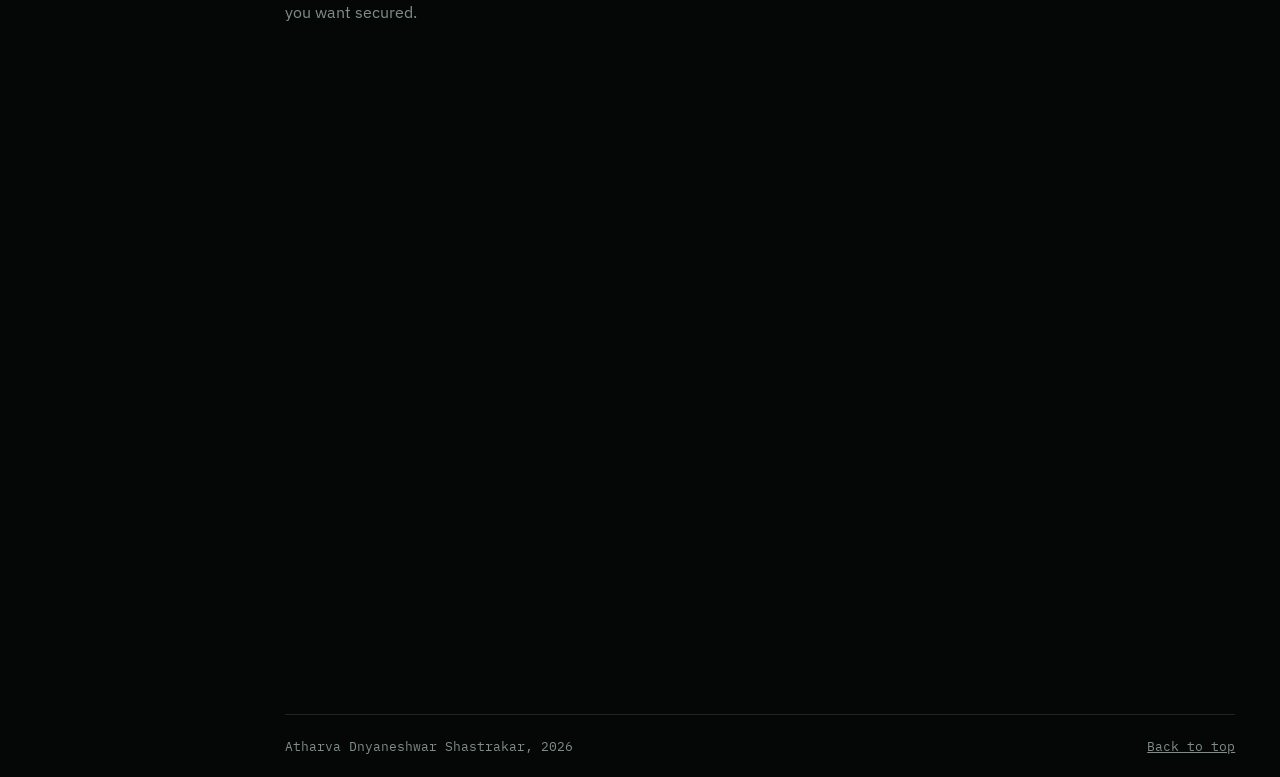
==== commit b0305813: "Add APRI apprenticeship to experience, remove club presidency Co-Authored-By: Claude Opus 5.5 <norep" ====
--- a/index.html
+++ b/index.html
@@ -14,7 +14,7 @@
   <link rel="preconnect" href="https://fonts.googleapis.com">
   <link rel="preconnect" href="https://fonts.gstatic.com" crossorigin>
   <link rel="stylesheet" href="https://fonts.googleapis.com/css2?family=Chakra+Petch:wght@500;600;700&family=IBM+Plex+Mono:wght@400;500;600&family=IBM+Plex+Sans:wght@400;500;600&display=swap">
-  <link rel="stylesheet" href="assets/css/site.css?v=5">
+  <link rel="stylesheet" href="assets/css/site.css?v=6">
   <noscript><style>.gate{display:none}body.is-loading{overflow:auto}</style></noscript>
 </head>
 <body class="is-loading">
@@ -124,7 +124,7 @@
 
     <!-- Experience: pick a role on the left, read it on the right -->
     <section class="sec" id="experience">
-      <header class="sec-head"><span class="path">~/experience</span><h2>Experience and leadership</h2><p>Select a role to read what I did there.</p></header>
+      <header class="sec-head"><span class="path">~/experience</span><h2>Experience</h2><p>Select a role to read what I did there.</p></header>
       <div class="xp reveal">
         <div class="xp-list" id="xp-list" role="tablist" aria-label="Roles"></div>
         <div class="xp-pane panel" id="xp-pane" role="tabpanel" tabindex="0"></div>
@@ -266,8 +266,8 @@
     <div id="drawer-body"></div>
   </dialog>
 
-  <script src="assets/js/data.js?v=5"></script>
-  <script src="assets/js/projects.js?v=5"></script>
-  <script src="assets/js/site.js?v=5"></script>
+  <script src="assets/js/data.js?v=6"></script>
+  <script src="assets/js/projects.js?v=6"></script>
+  <script src="assets/js/site.js?v=6"></script>
 </body>
 </html>
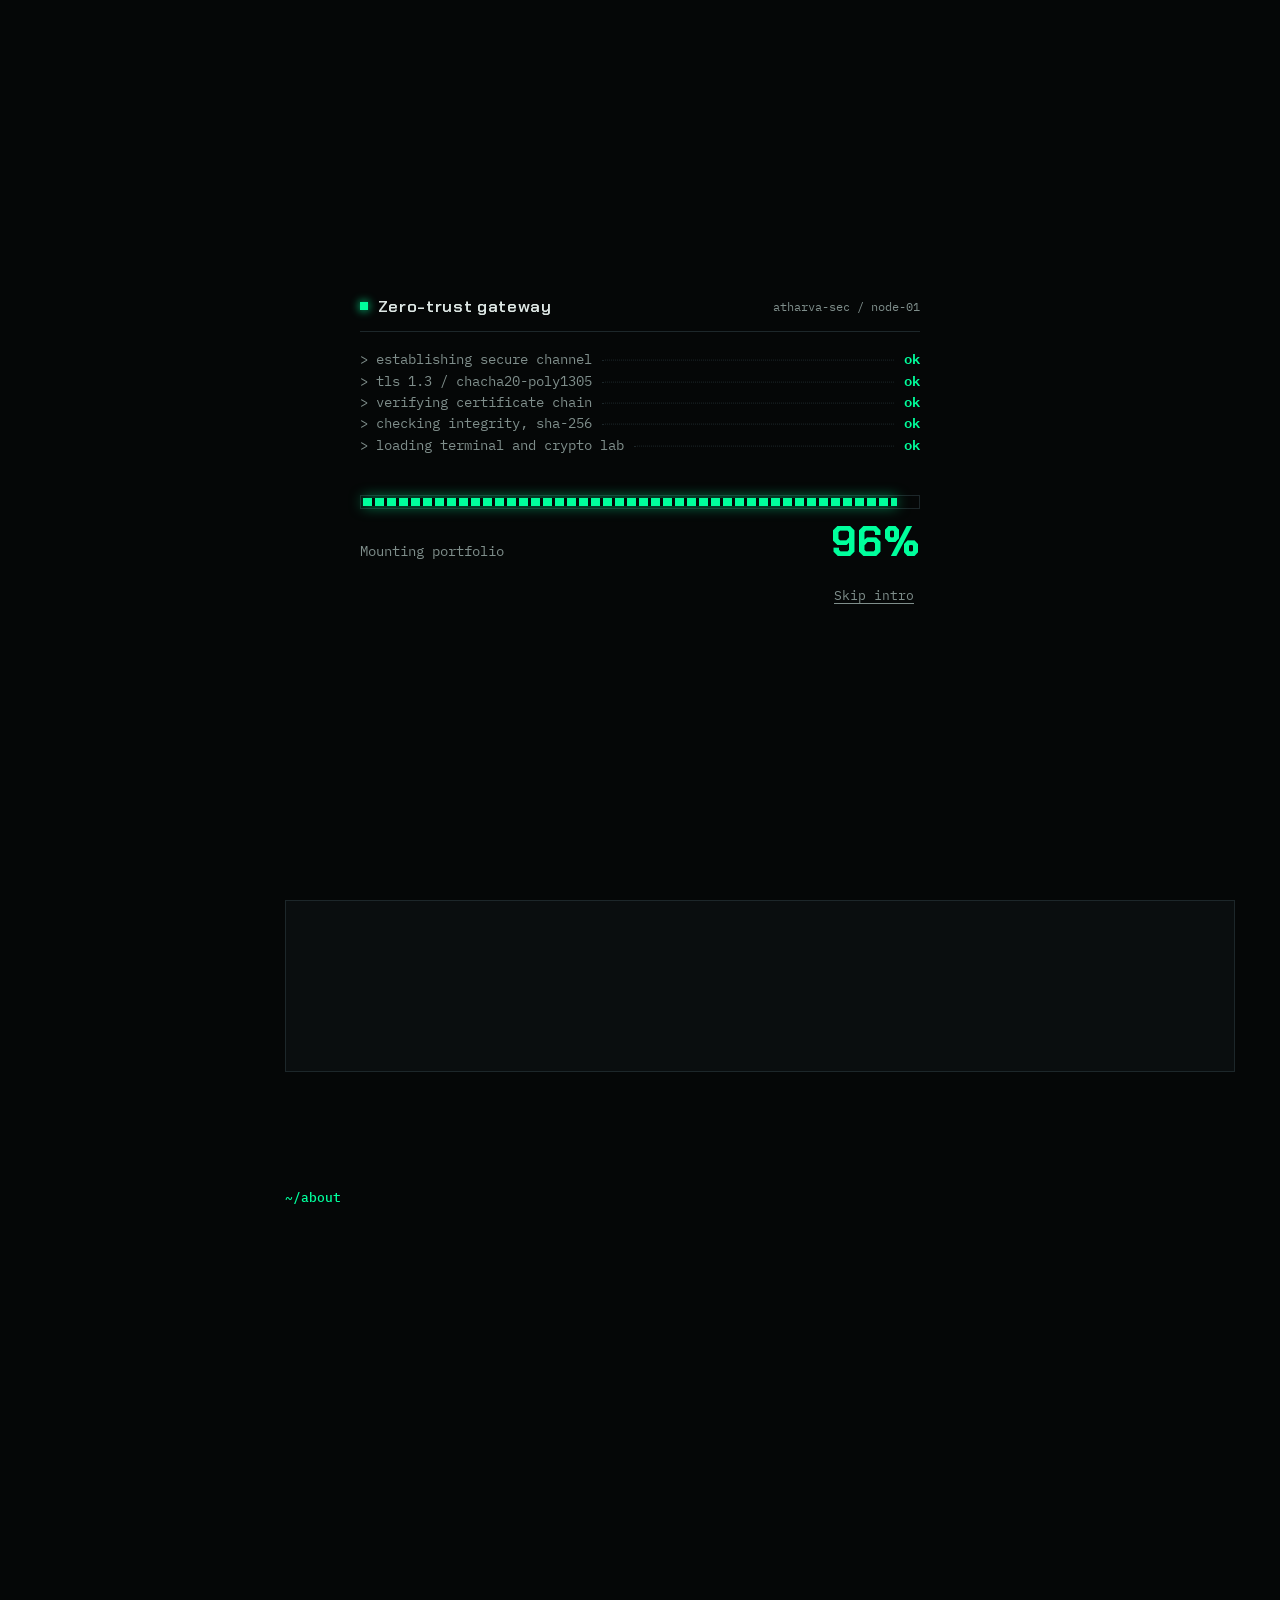
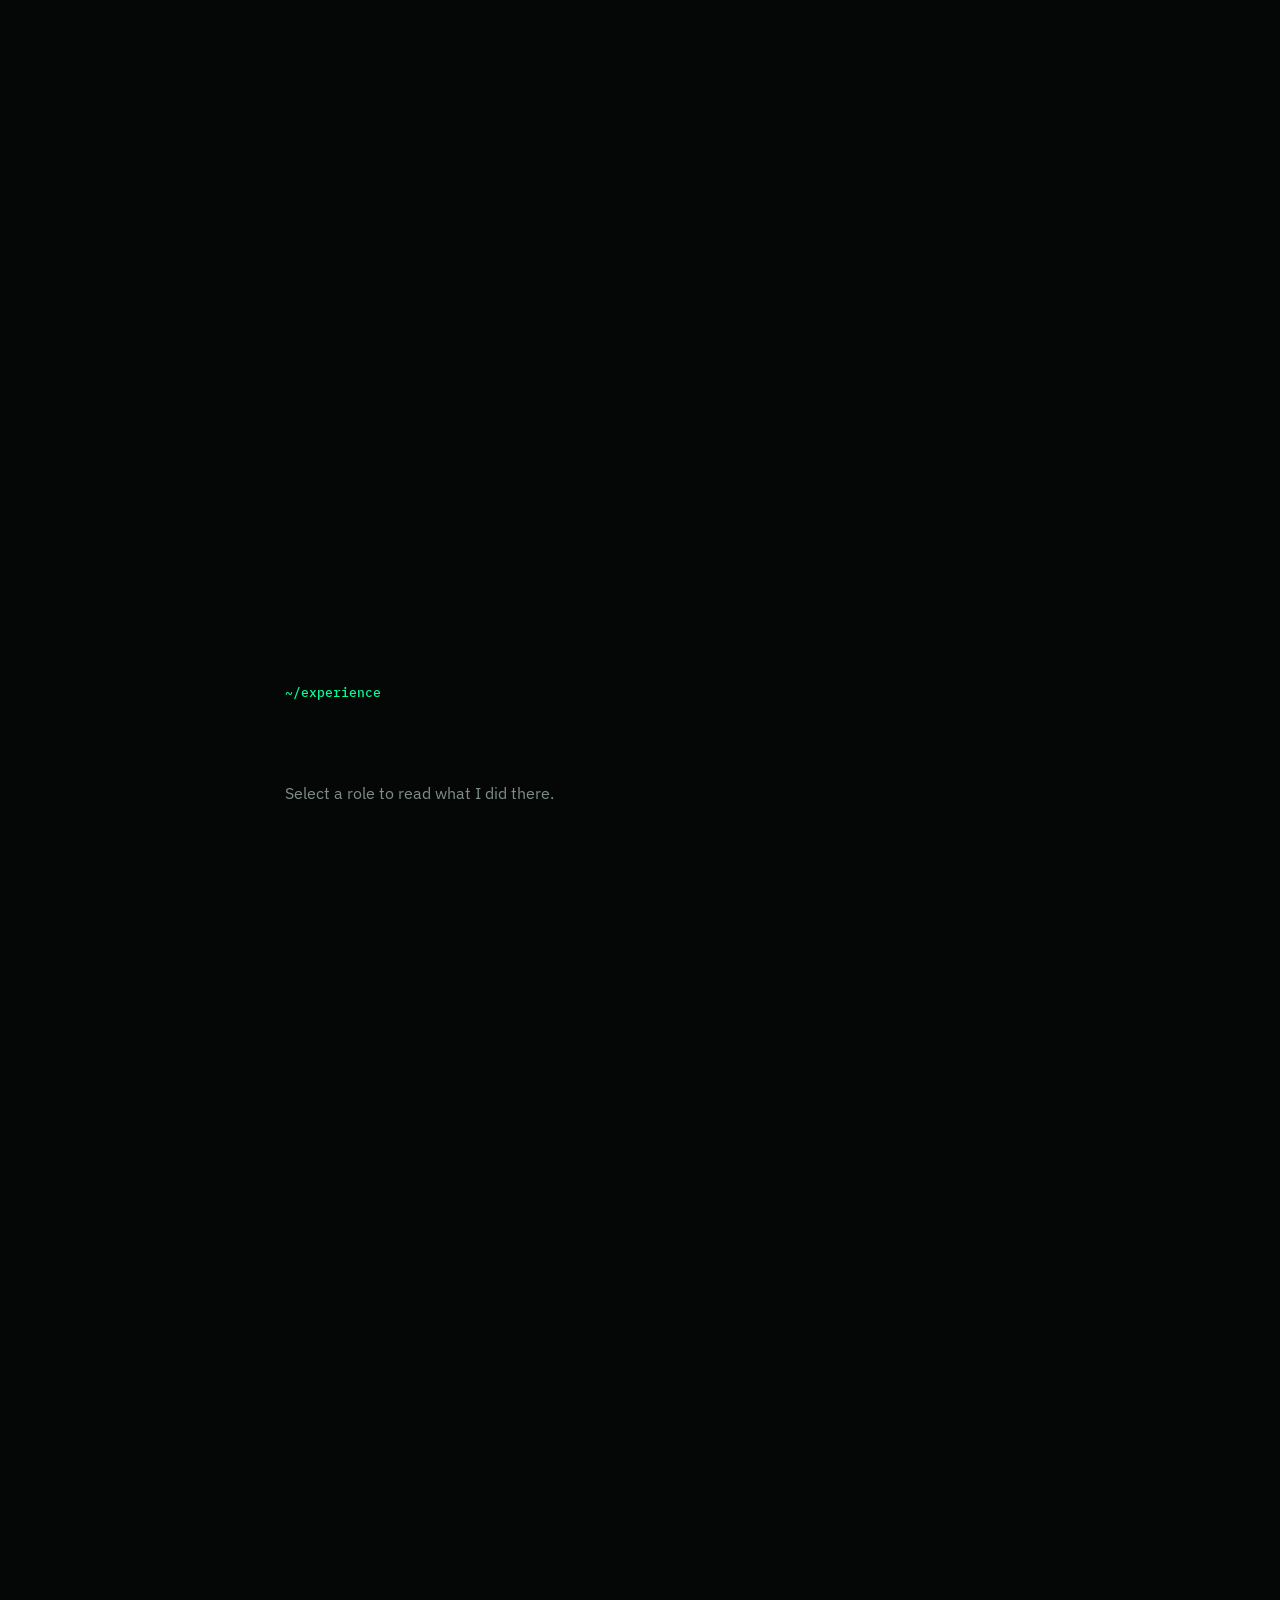
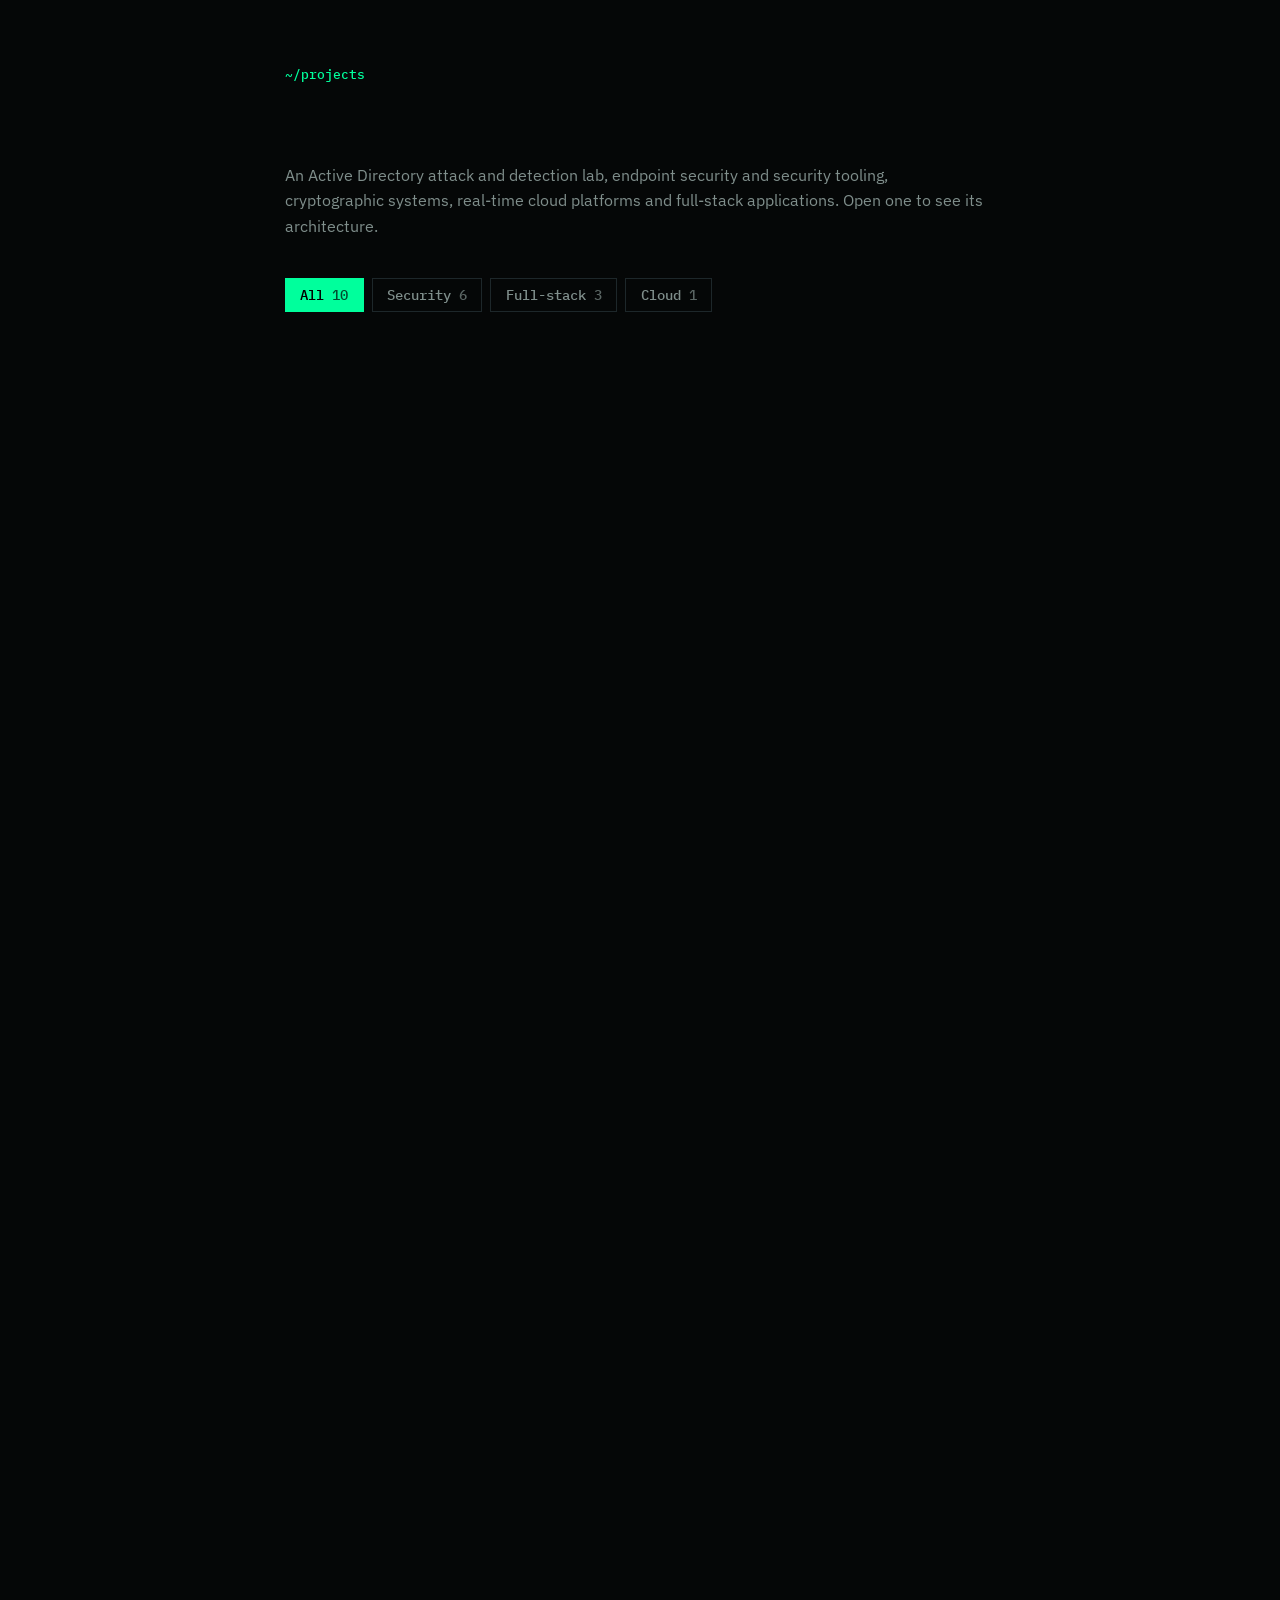
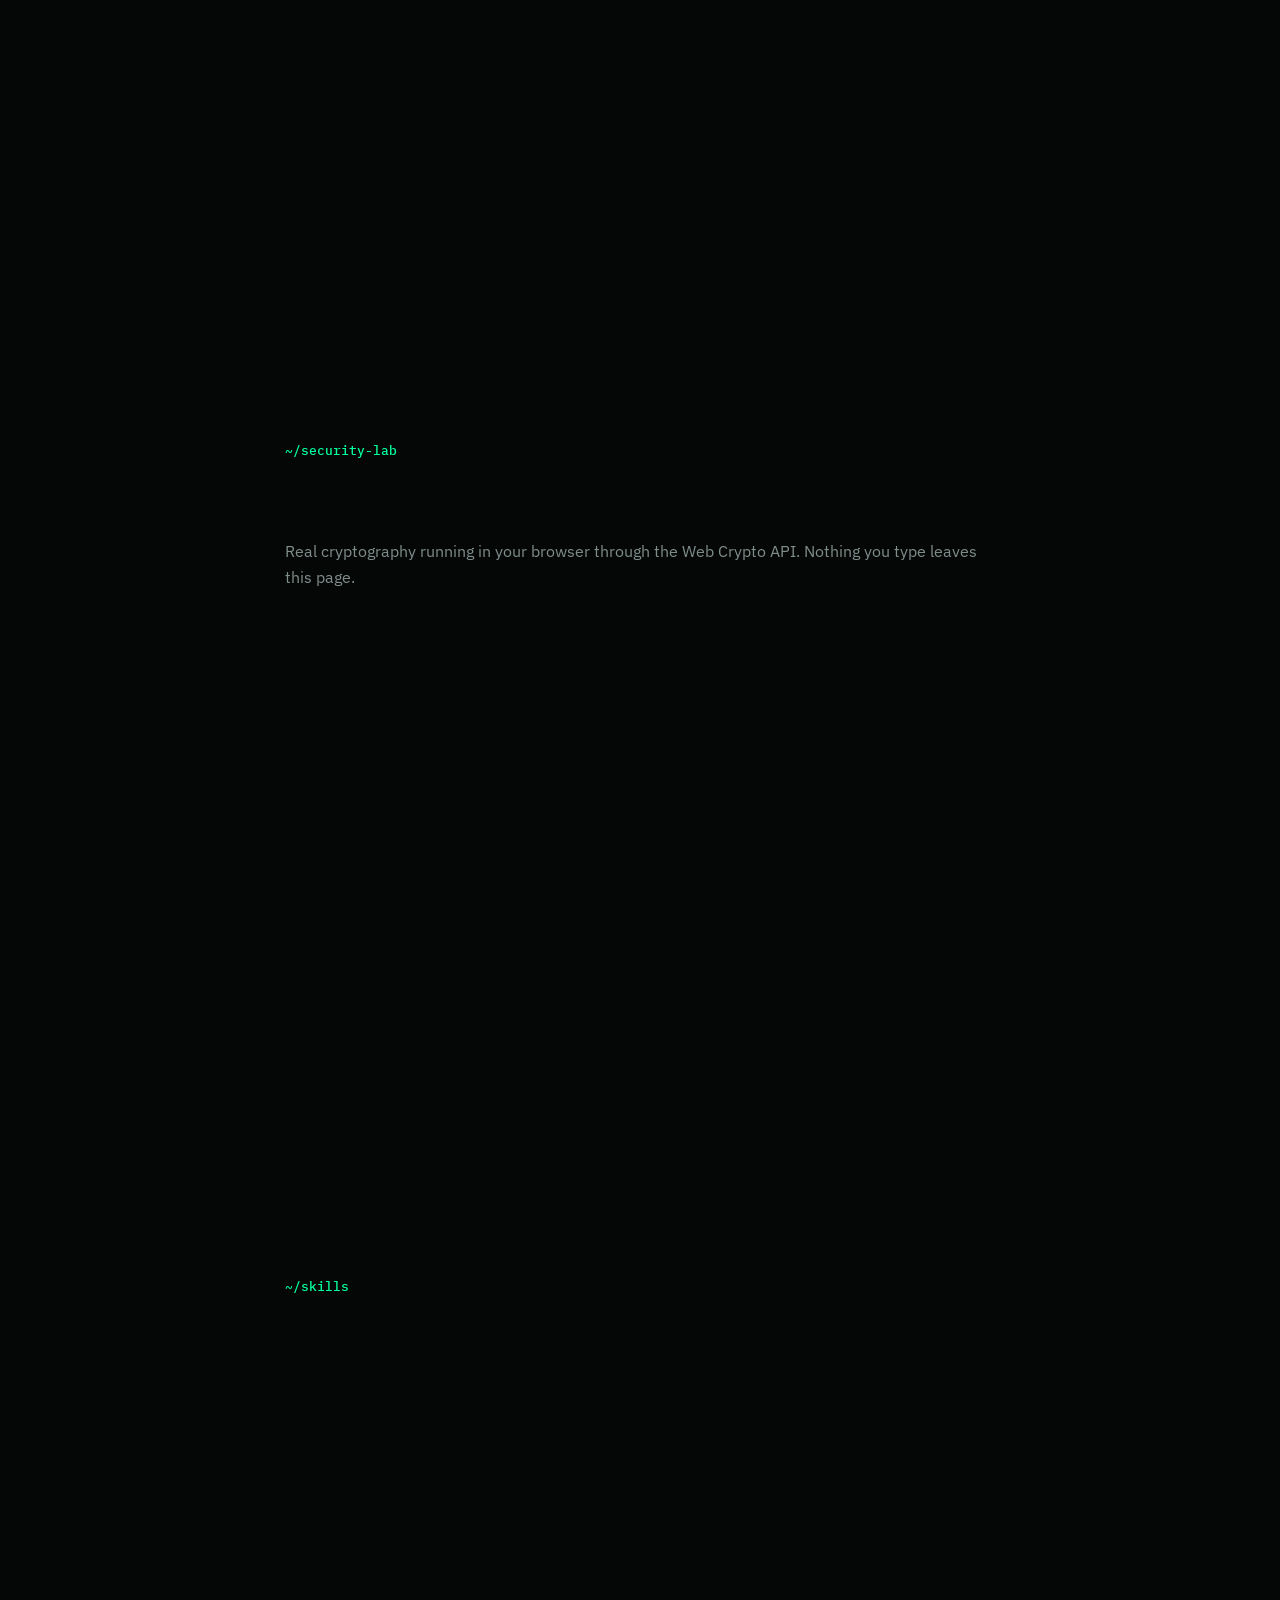
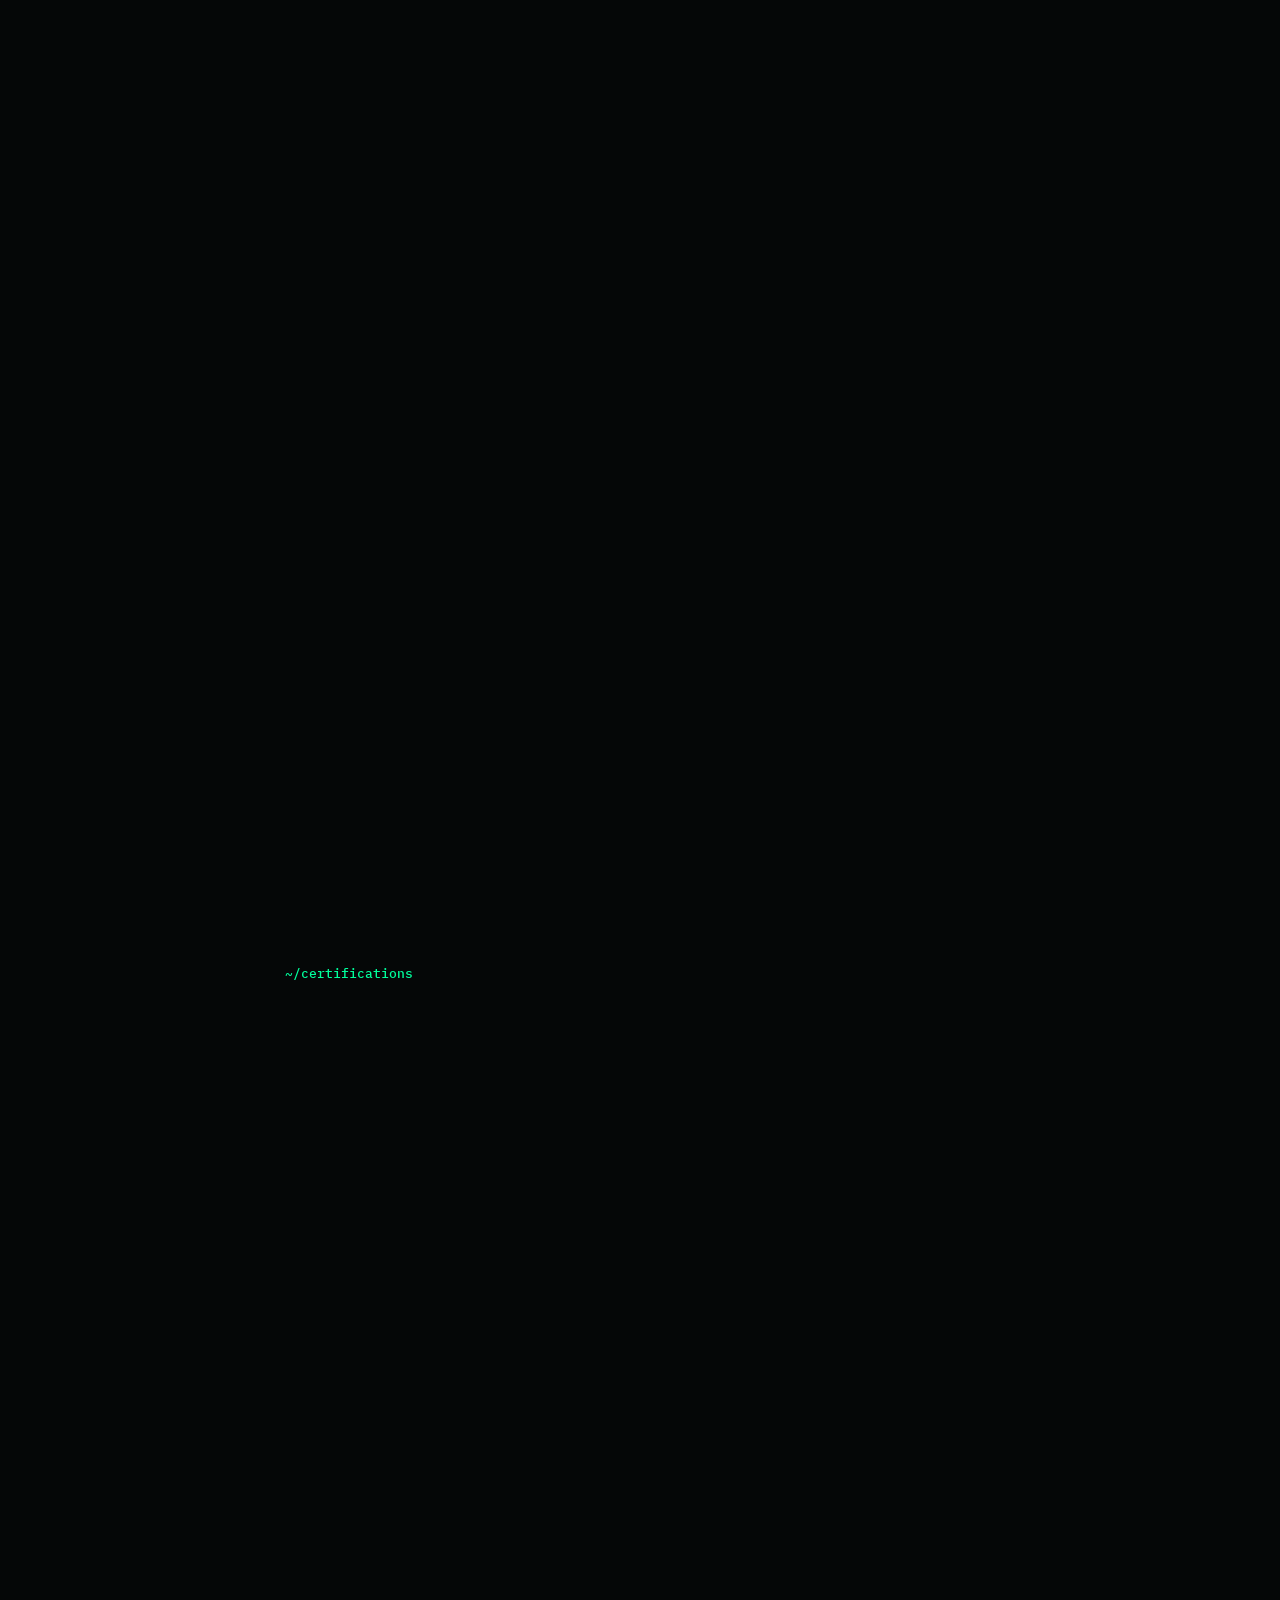
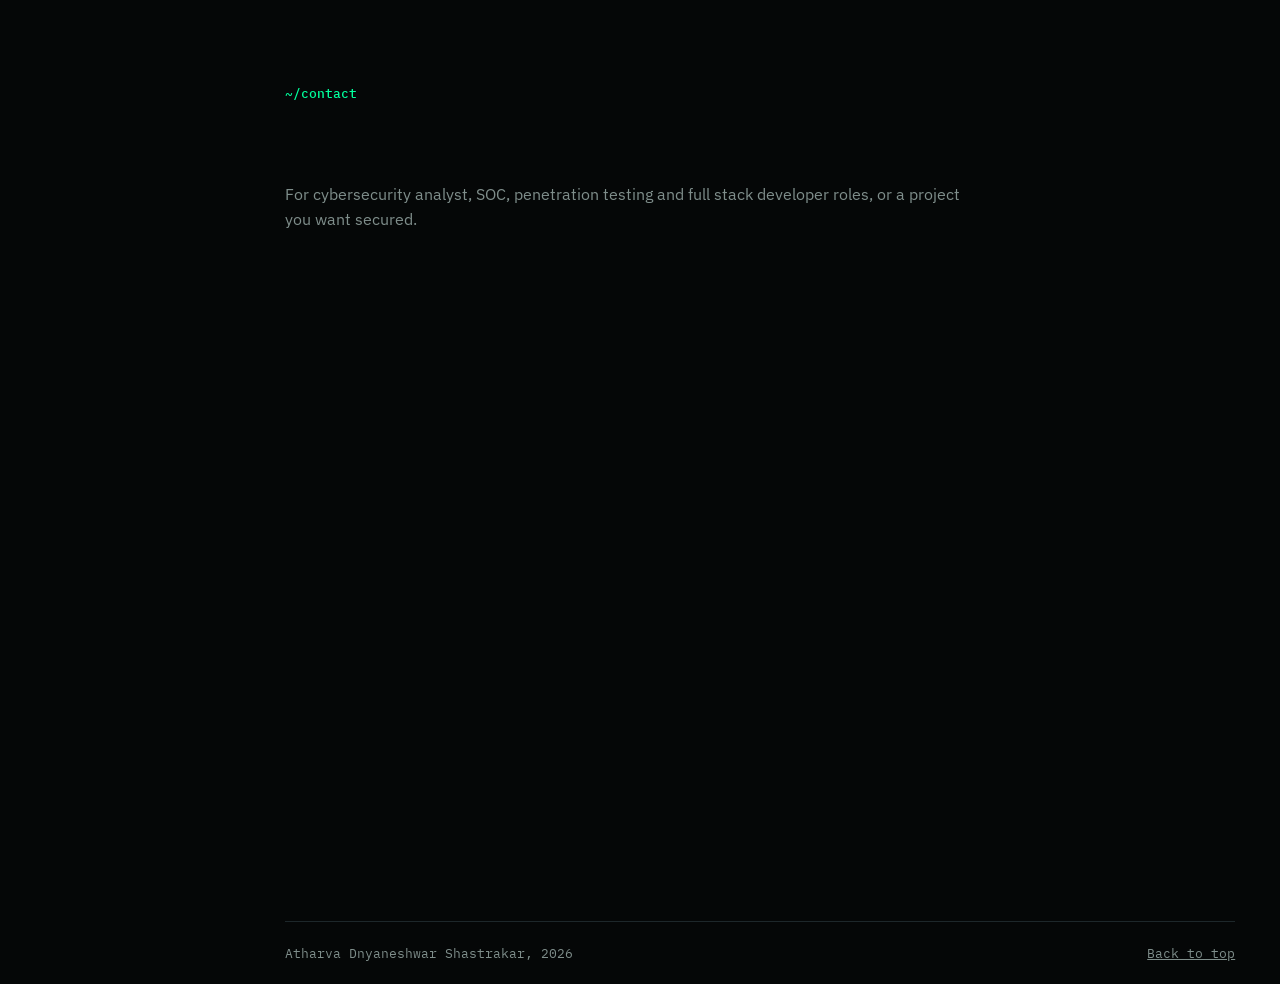
==== commit 1d9abf10: "Add website redesign and collateral work to APRI role Co-Authored-By: Claude Opus 5.5 <noreply@anthr" ====
--- a/index.html
+++ b/index.html
@@ -14,7 +14,7 @@
   <link rel="preconnect" href="https://fonts.googleapis.com">
   <link rel="preconnect" href="https://fonts.gstatic.com" crossorigin>
   <link rel="stylesheet" href="https://fonts.googleapis.com/css2?family=Chakra+Petch:wght@500;600;700&family=IBM+Plex+Mono:wght@400;500;600&family=IBM+Plex+Sans:wght@400;500;600&display=swap">
-  <link rel="stylesheet" href="assets/css/site.css?v=6">
+  <link rel="stylesheet" href="assets/css/site.css?v=7">
   <noscript><style>.gate{display:none}body.is-loading{overflow:auto}</style></noscript>
 </head>
 <body class="is-loading">
@@ -266,8 +266,8 @@
     <div id="drawer-body"></div>
   </dialog>
 
-  <script src="assets/js/data.js?v=6"></script>
-  <script src="assets/js/projects.js?v=6"></script>
-  <script src="assets/js/site.js?v=6"></script>
+  <script src="assets/js/data.js?v=7"></script>
+  <script src="assets/js/projects.js?v=7"></script>
+  <script src="assets/js/site.js?v=7"></script>
 </body>
 </html>
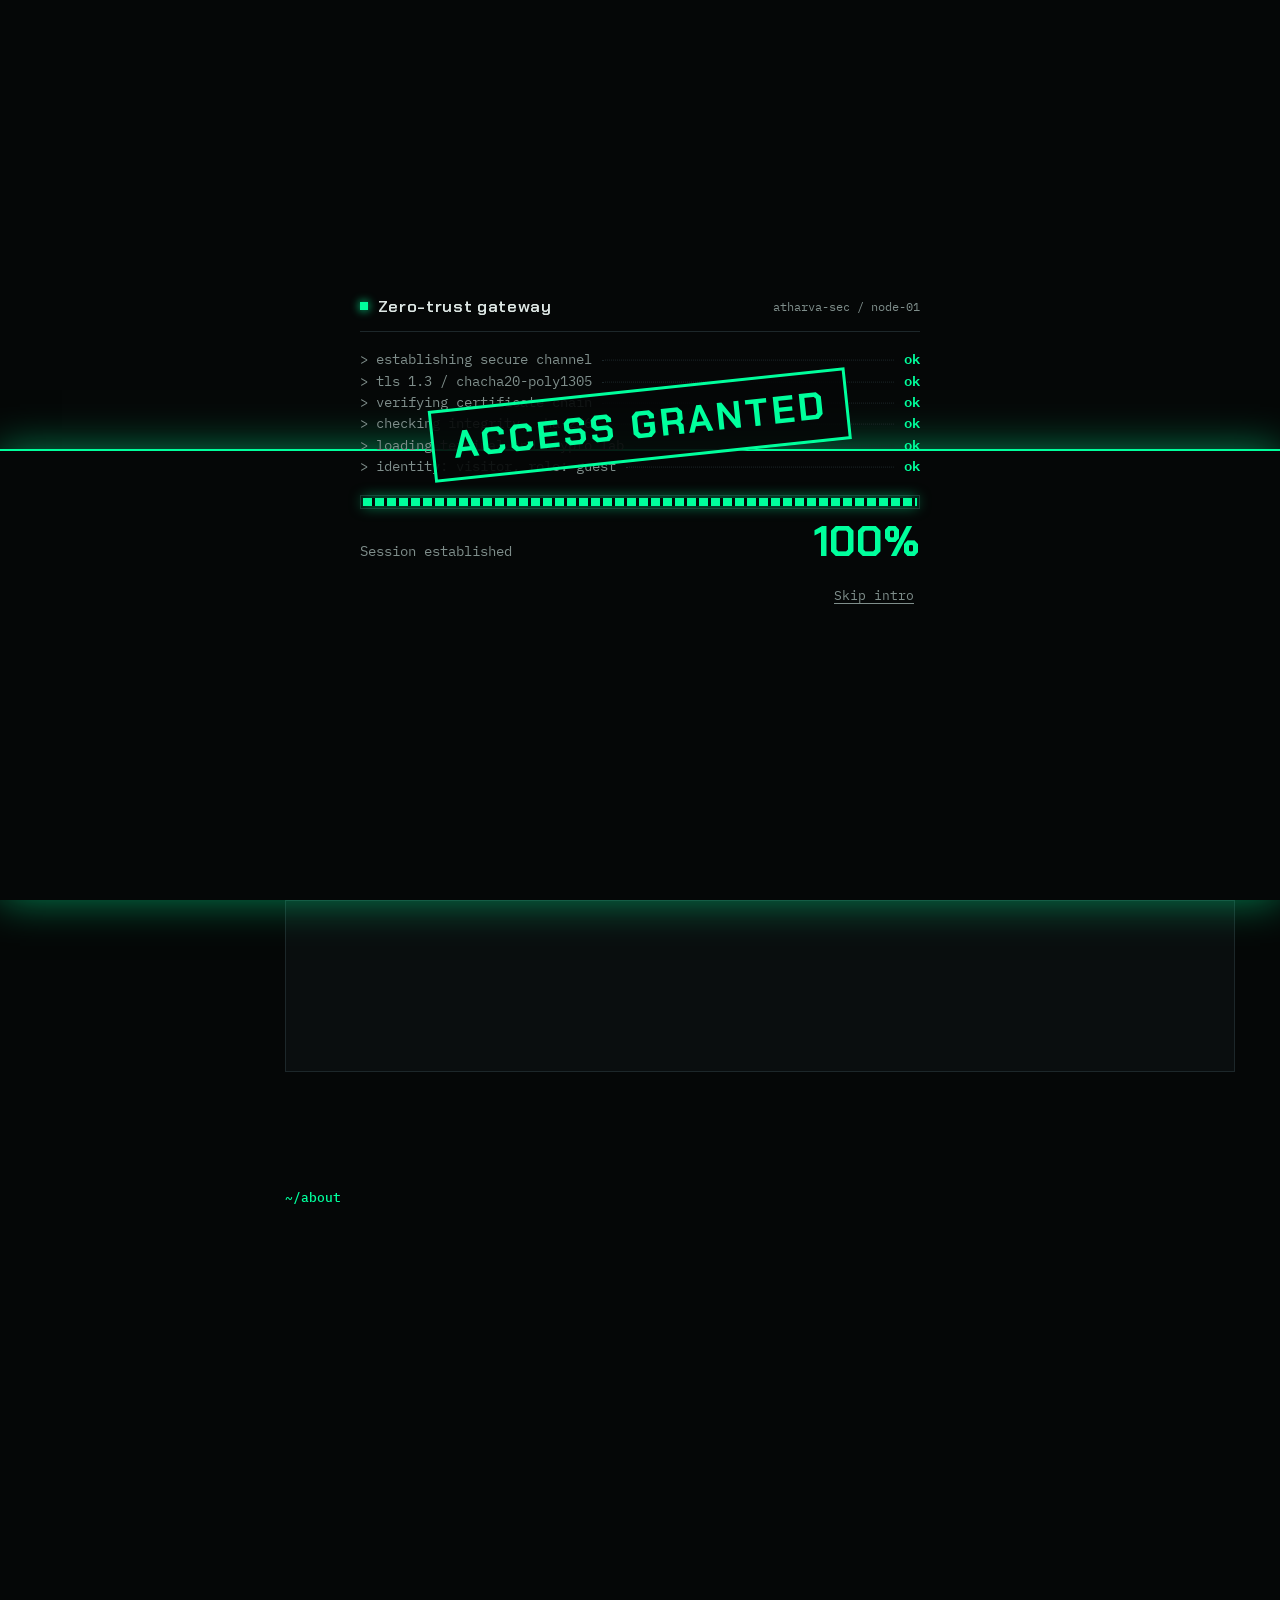
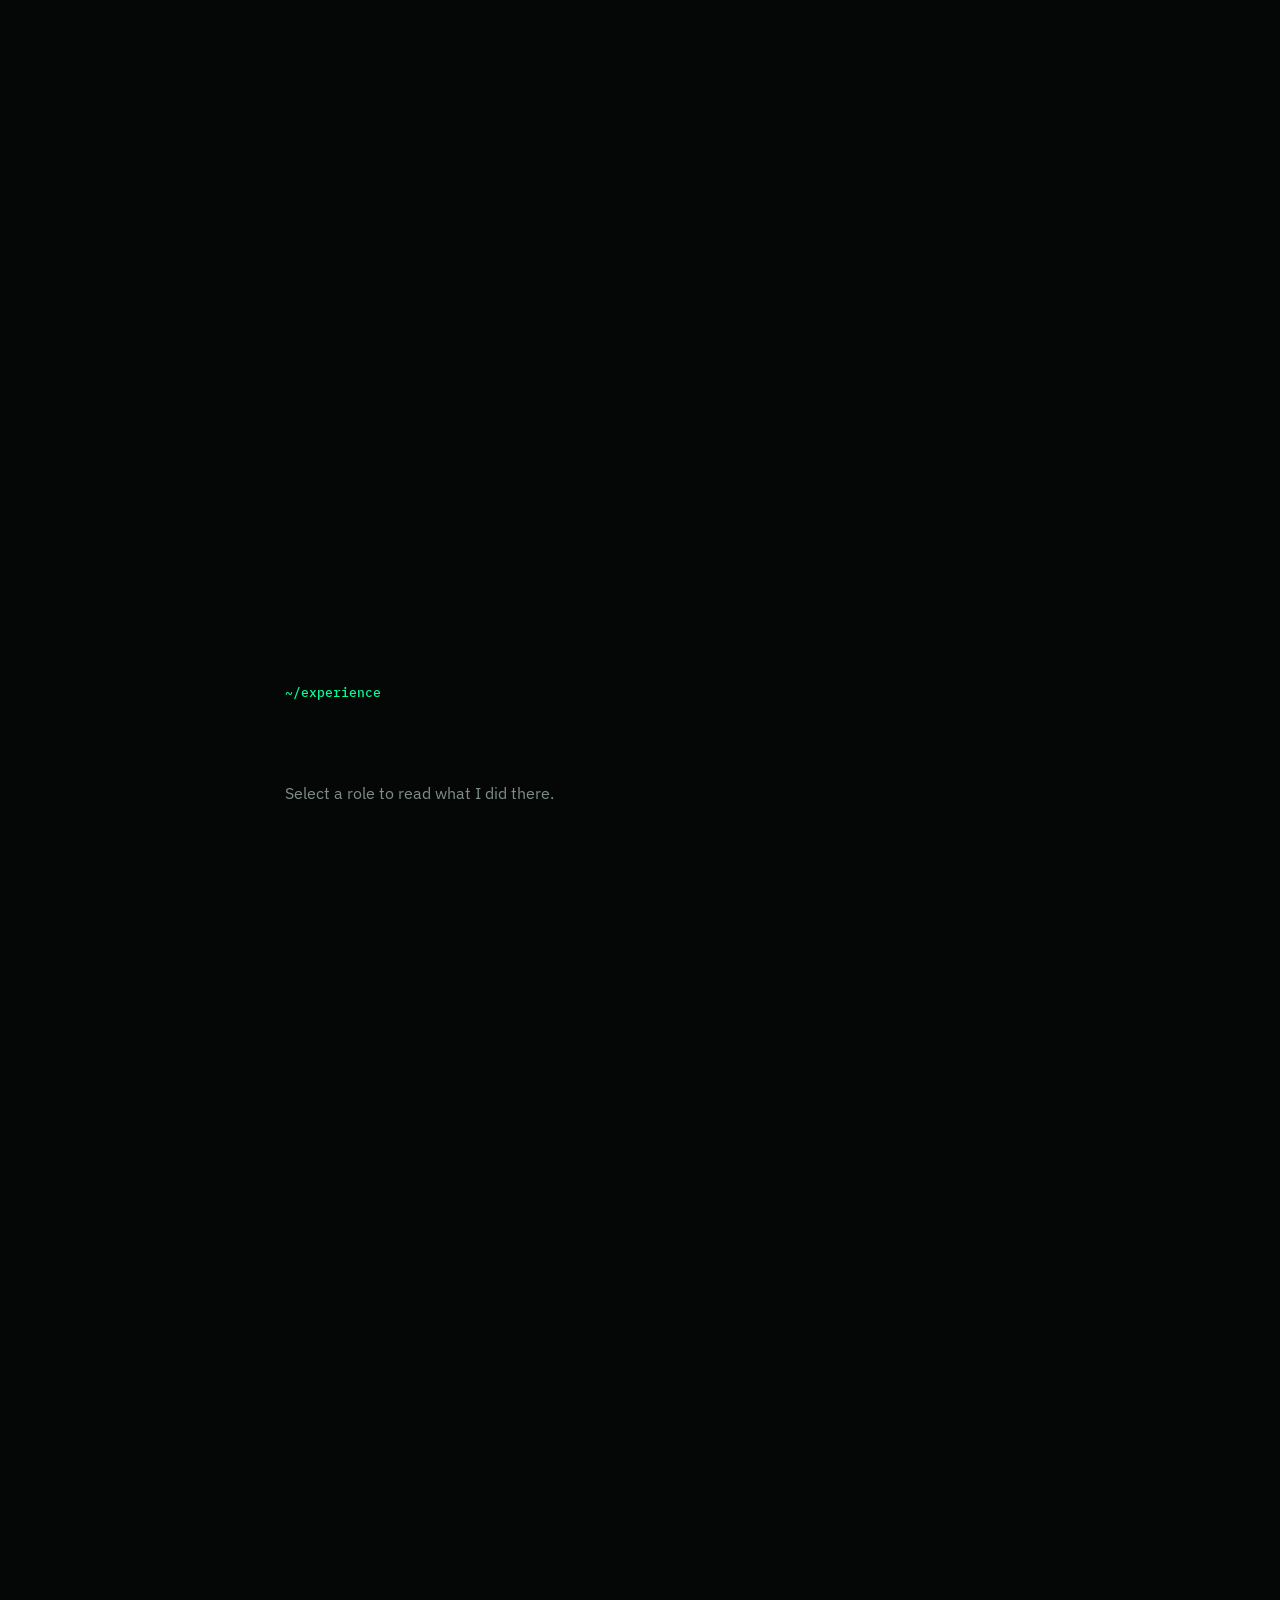
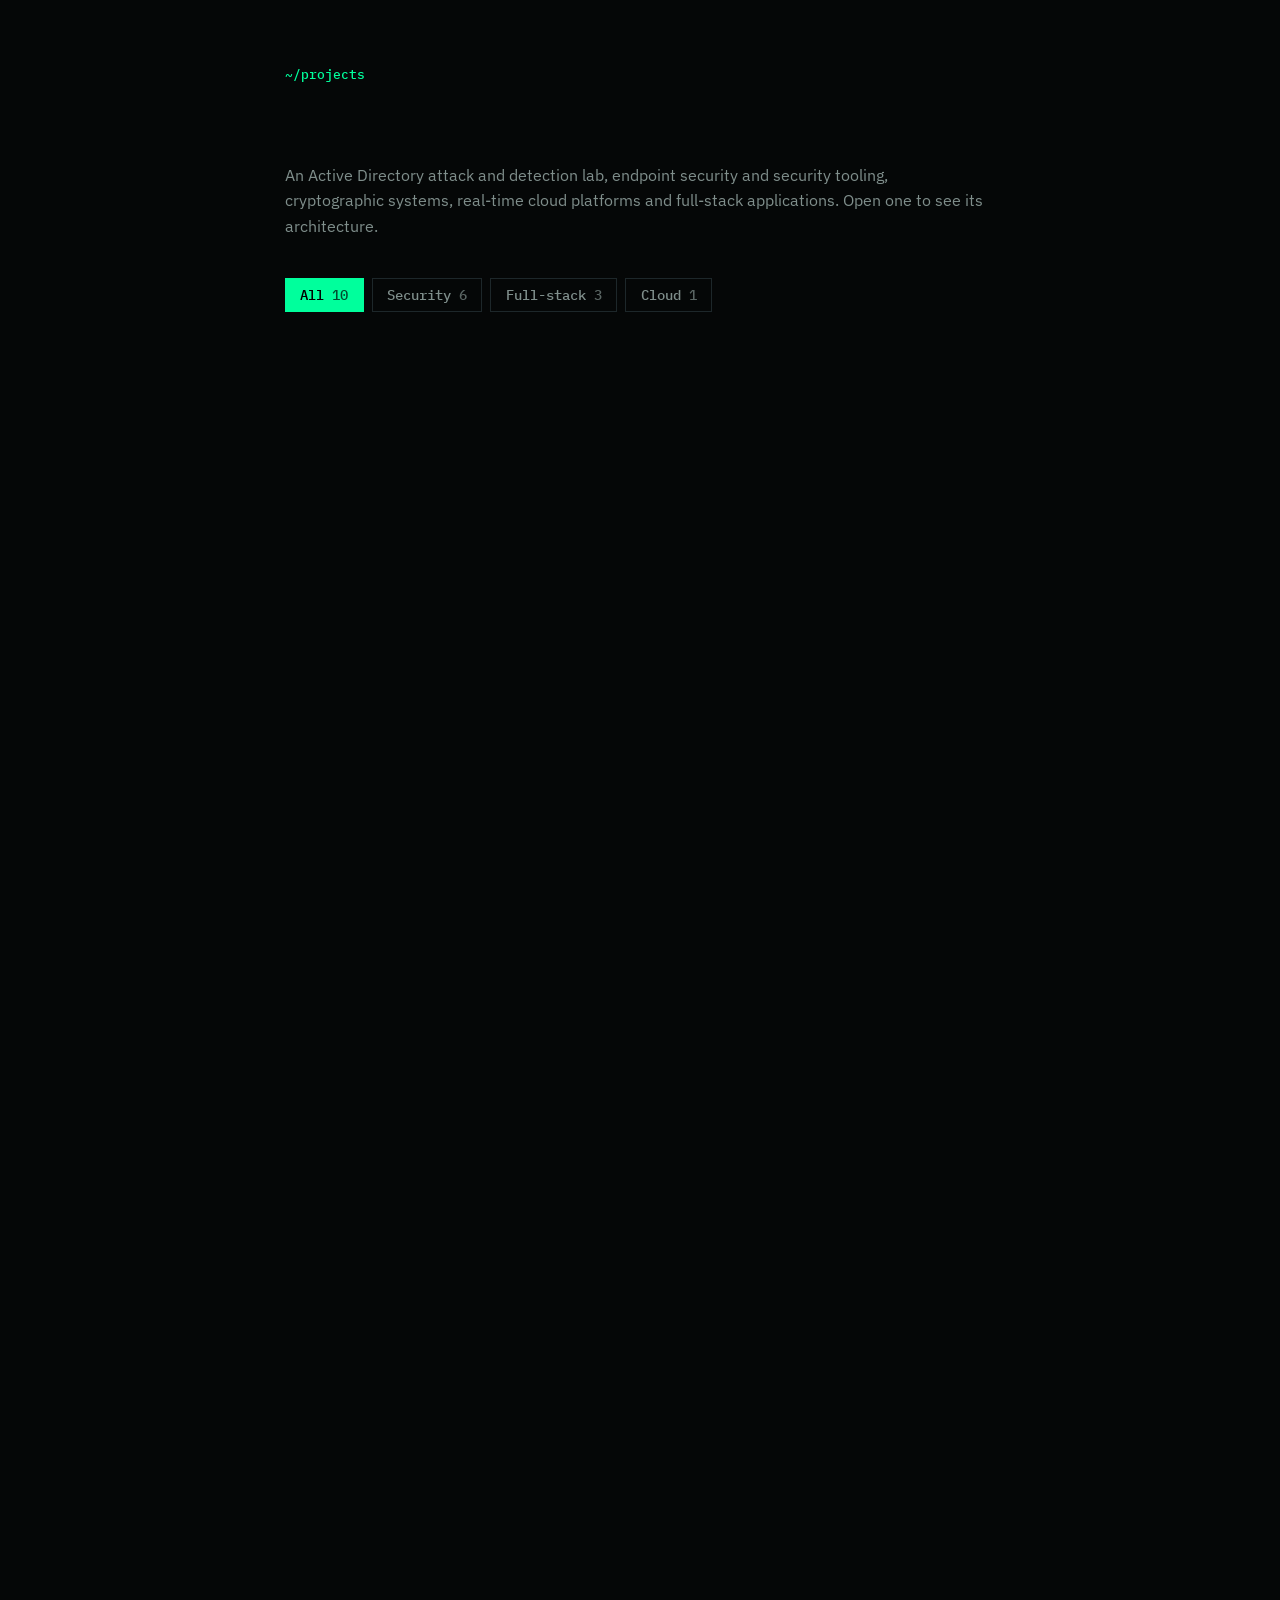
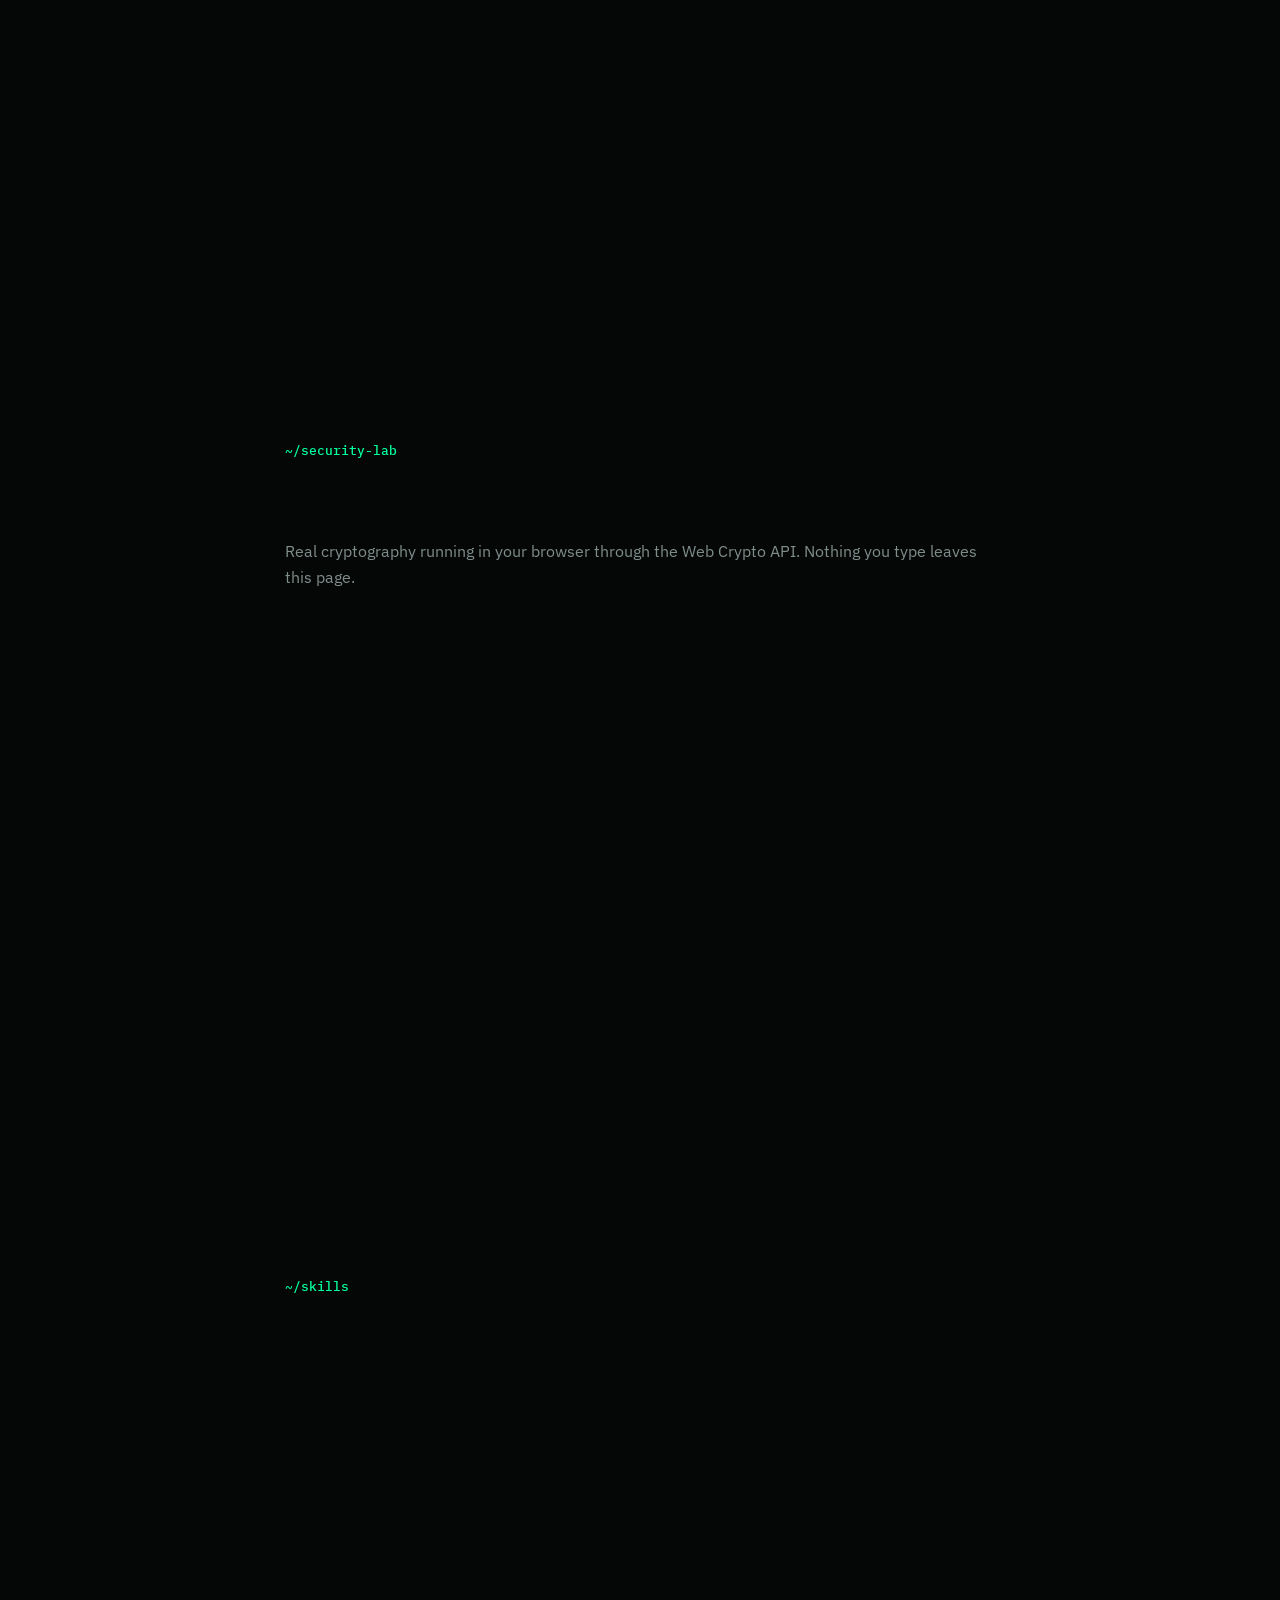
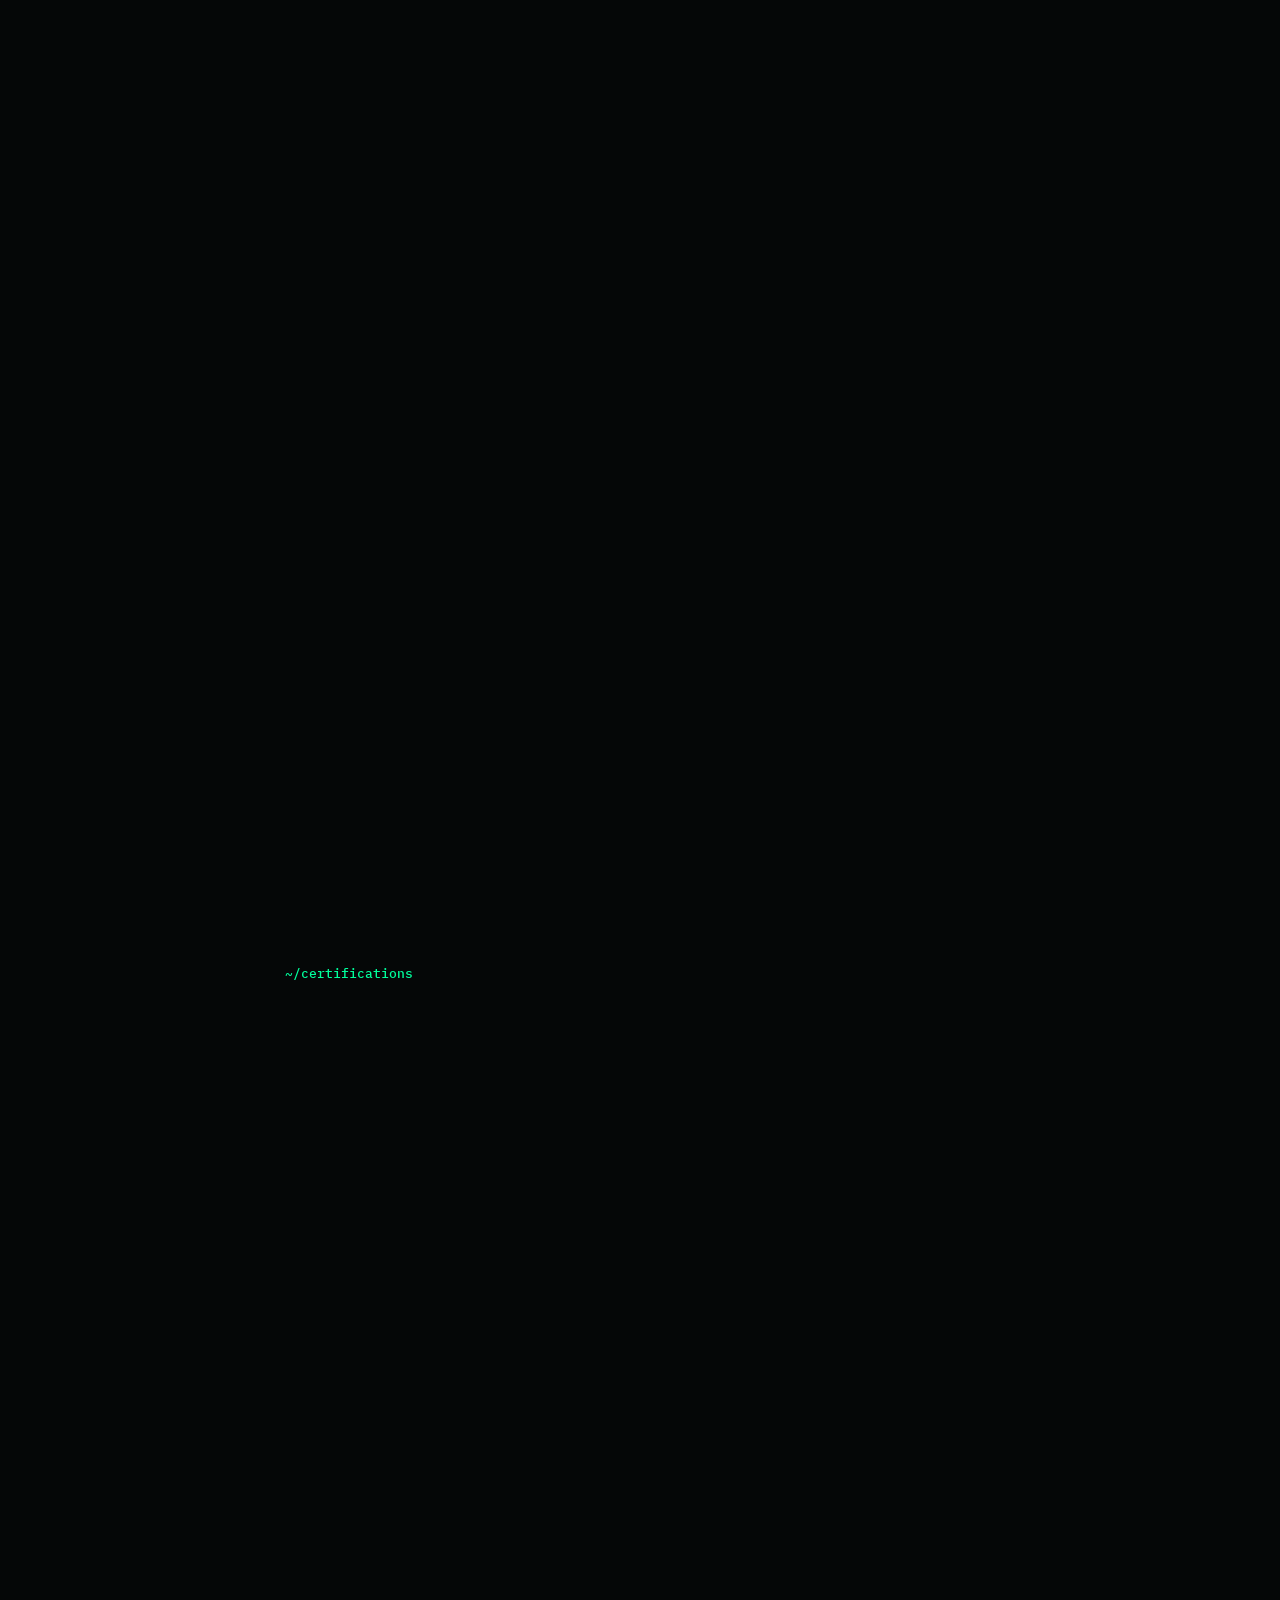
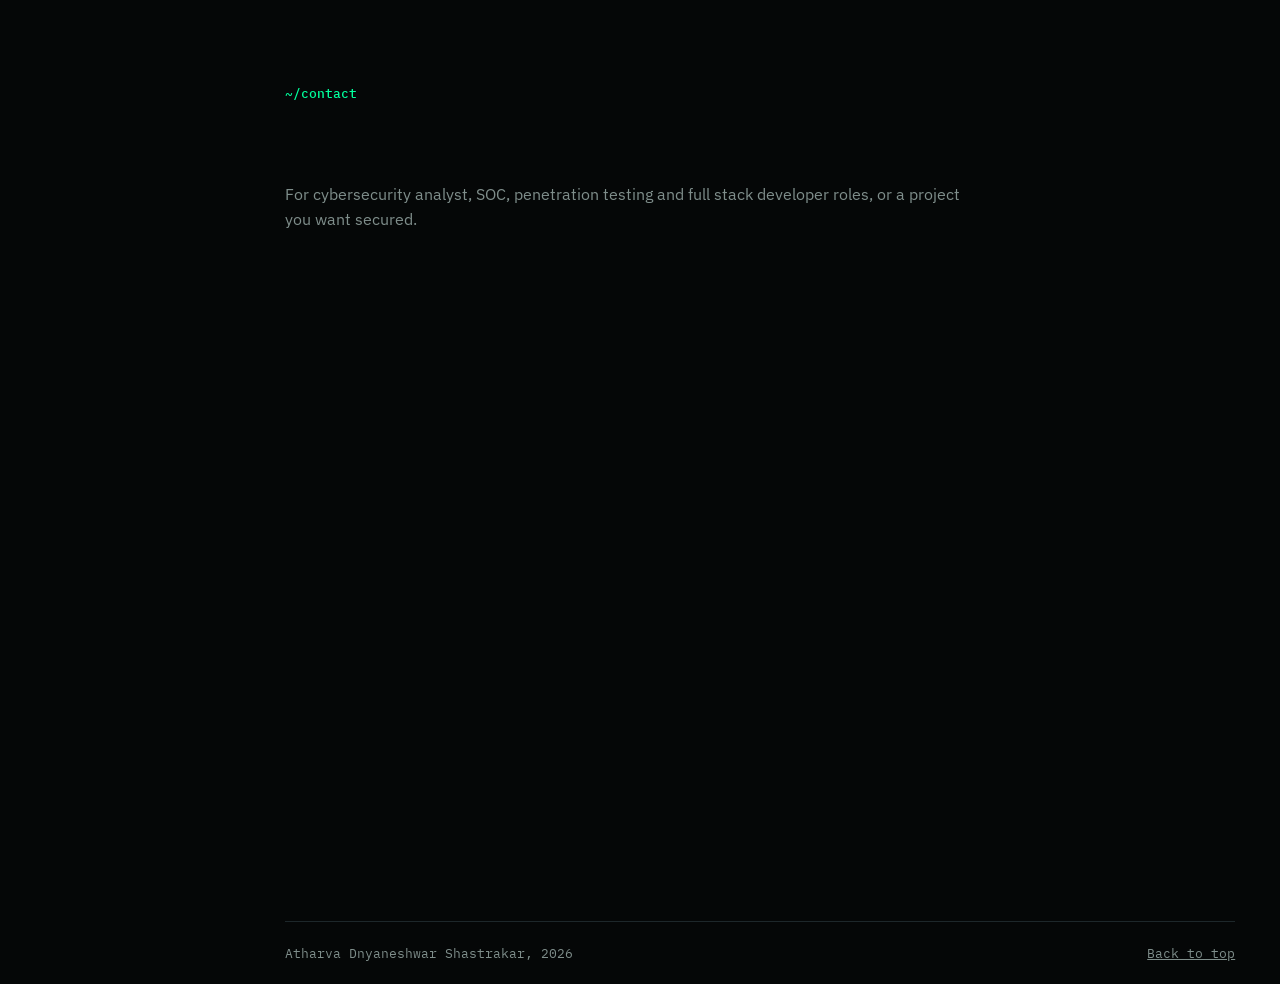
==== commit 2fa1f106: "Remove ISC2 CC from certifications Co-Authored-By: Claude Opus 5.5 <noreply@anthropic.com> Claude-Se" ====
--- a/index.html
+++ b/index.html
@@ -14,7 +14,7 @@
   <link rel="preconnect" href="https://fonts.googleapis.com">
   <link rel="preconnect" href="https://fonts.gstatic.com" crossorigin>
   <link rel="stylesheet" href="https://fonts.googleapis.com/css2?family=Chakra+Petch:wght@500;600;700&family=IBM+Plex+Mono:wght@400;500;600&family=IBM+Plex+Sans:wght@400;500;600&display=swap">
-  <link rel="stylesheet" href="assets/css/site.css?v=7">
+  <link rel="stylesheet" href="assets/css/site.css?v=8">
   <noscript><style>.gate{display:none}body.is-loading{overflow:auto}</style></noscript>
 </head>
 <body class="is-loading">
@@ -266,8 +266,8 @@
     <div id="drawer-body"></div>
   </dialog>
 
-  <script src="assets/js/data.js?v=7"></script>
-  <script src="assets/js/projects.js?v=7"></script>
-  <script src="assets/js/site.js?v=7"></script>
+  <script src="assets/js/data.js?v=8"></script>
+  <script src="assets/js/projects.js?v=8"></script>
+  <script src="assets/js/site.js?v=8"></script>
 </body>
 </html>
